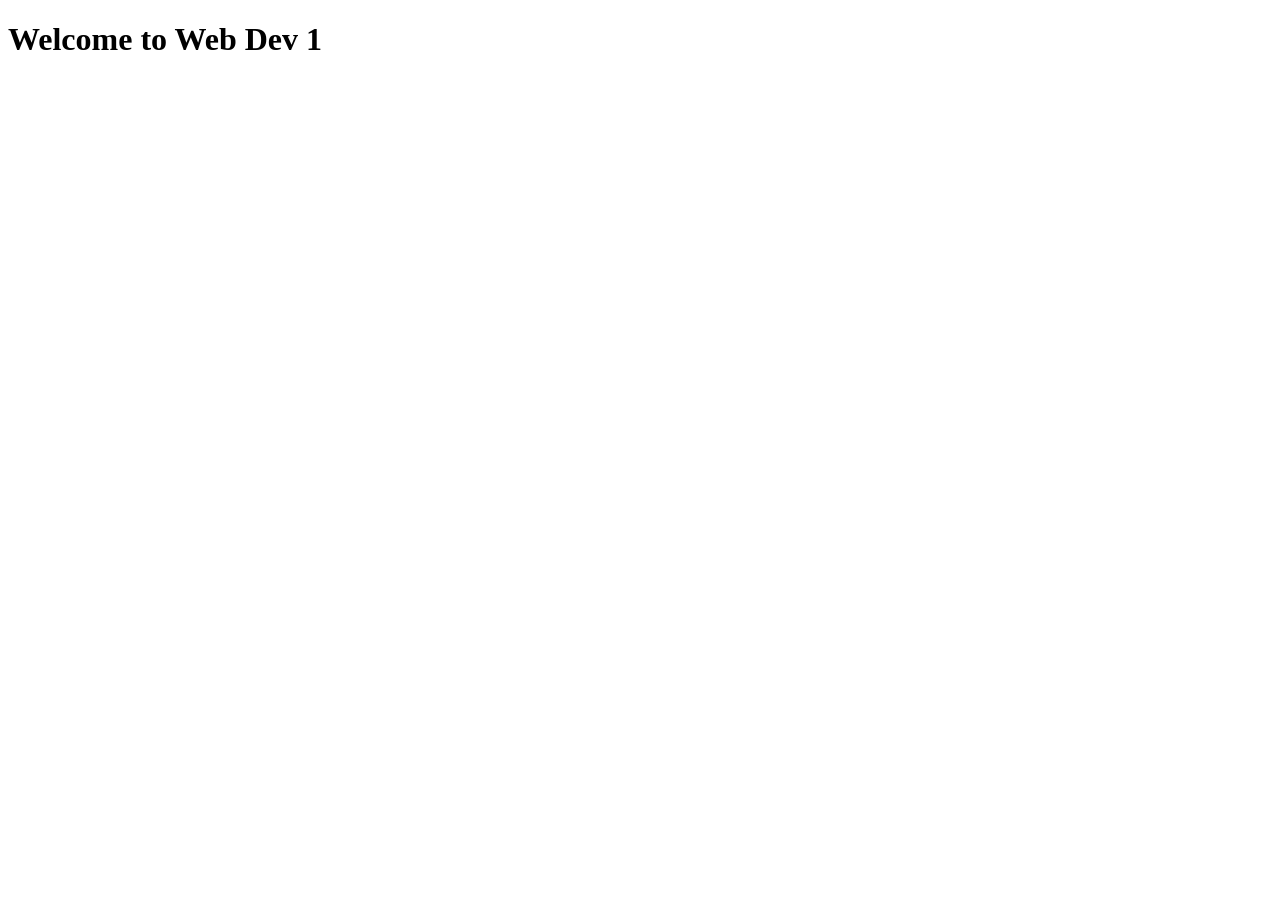
==== index.html @ 5a3f7ed3 "index.html" ====
<!DOCTYPE html>
<html lang="en">
<head>
    <meta charset="UTF-8">
    <meta name="viewport" content="width=device-width, initial-scale=1.0">
    <title>Document</title>
</head>
<body>
    <h1> Welcome to Web Dev 1 </h1>
</body>
</html>
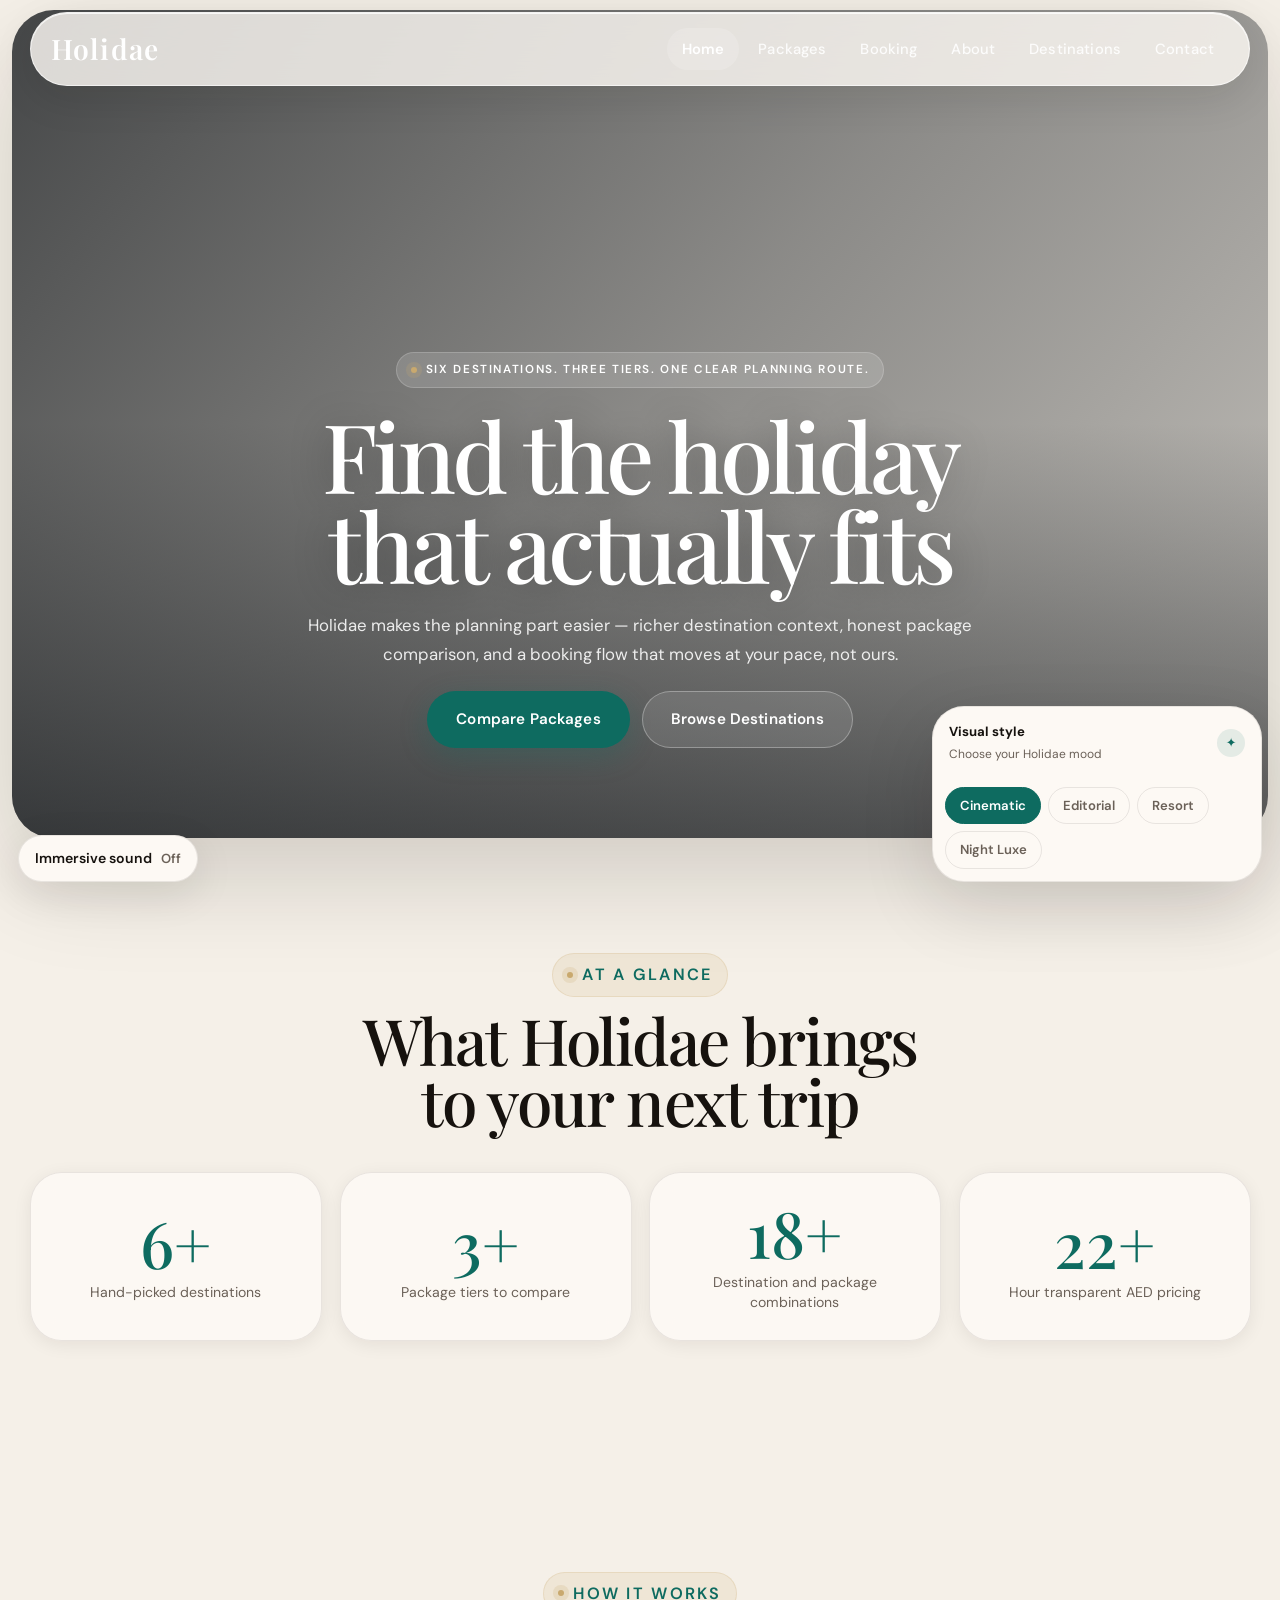
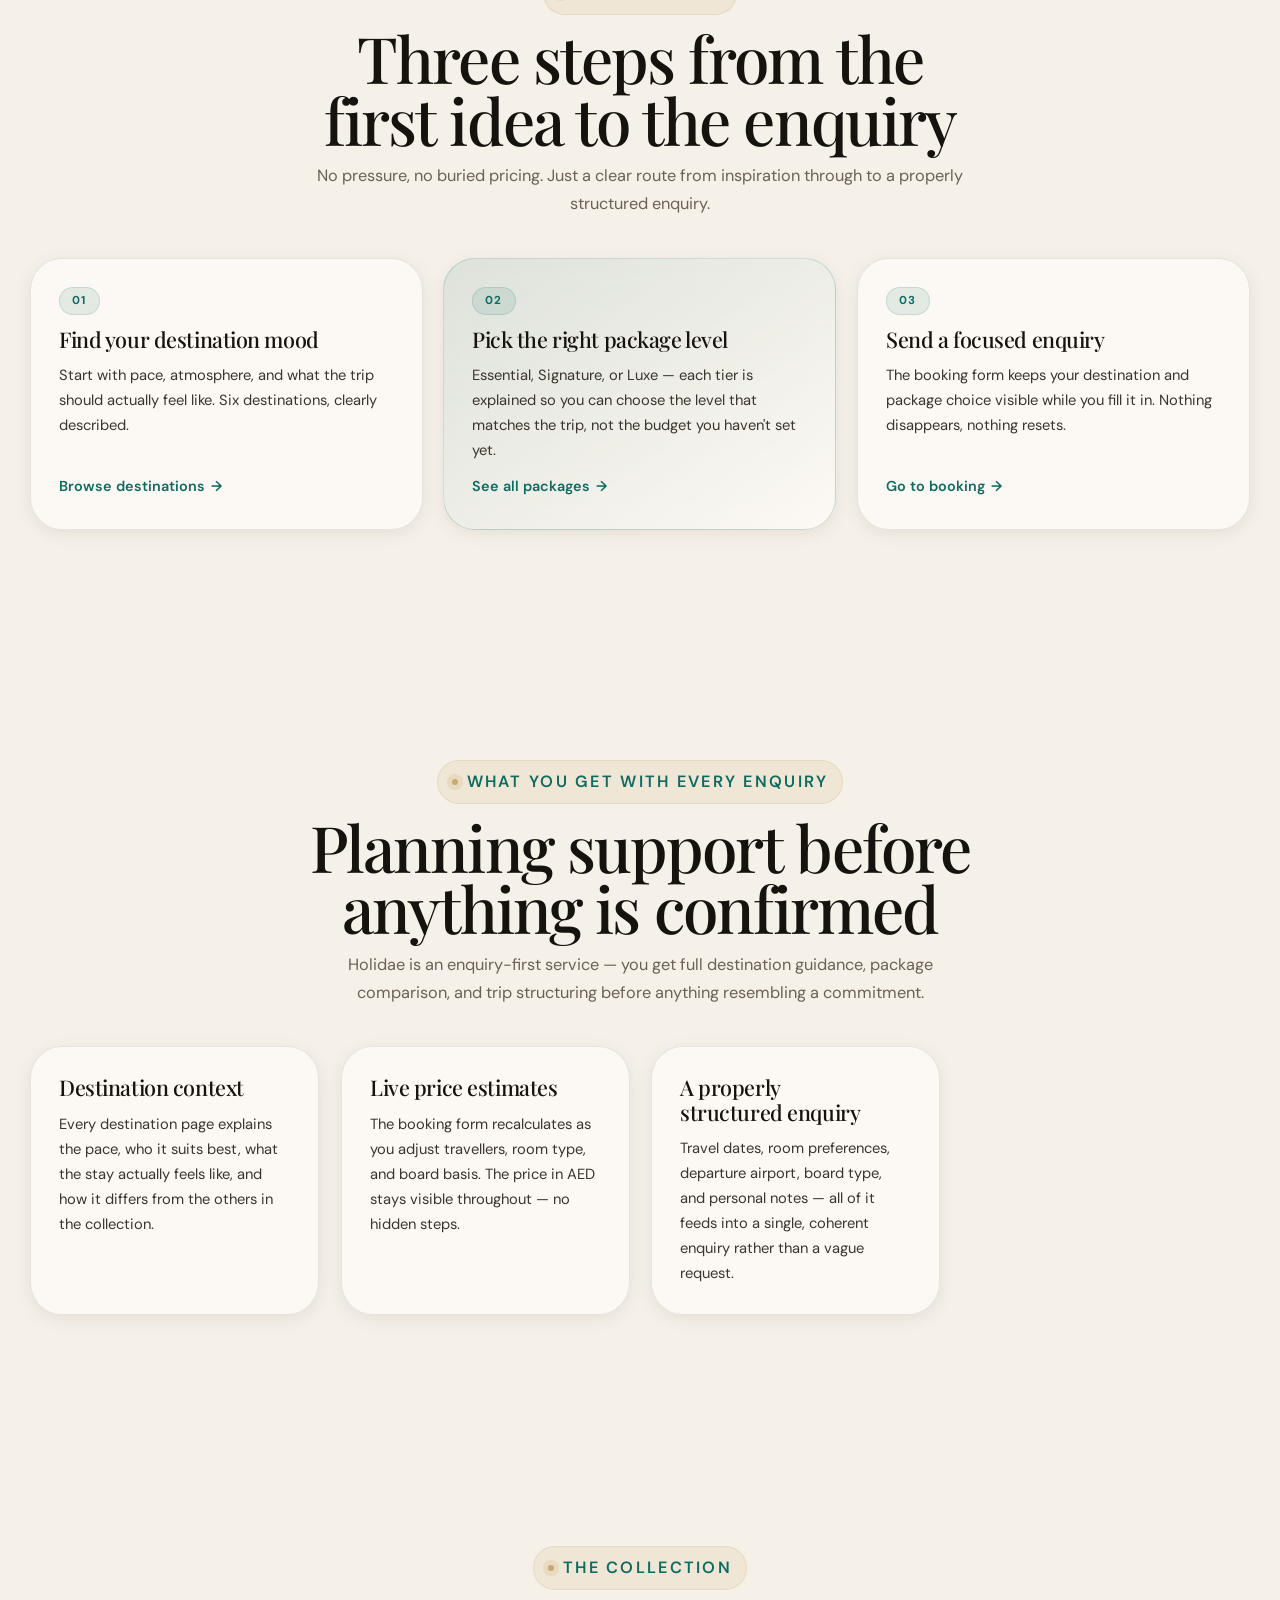
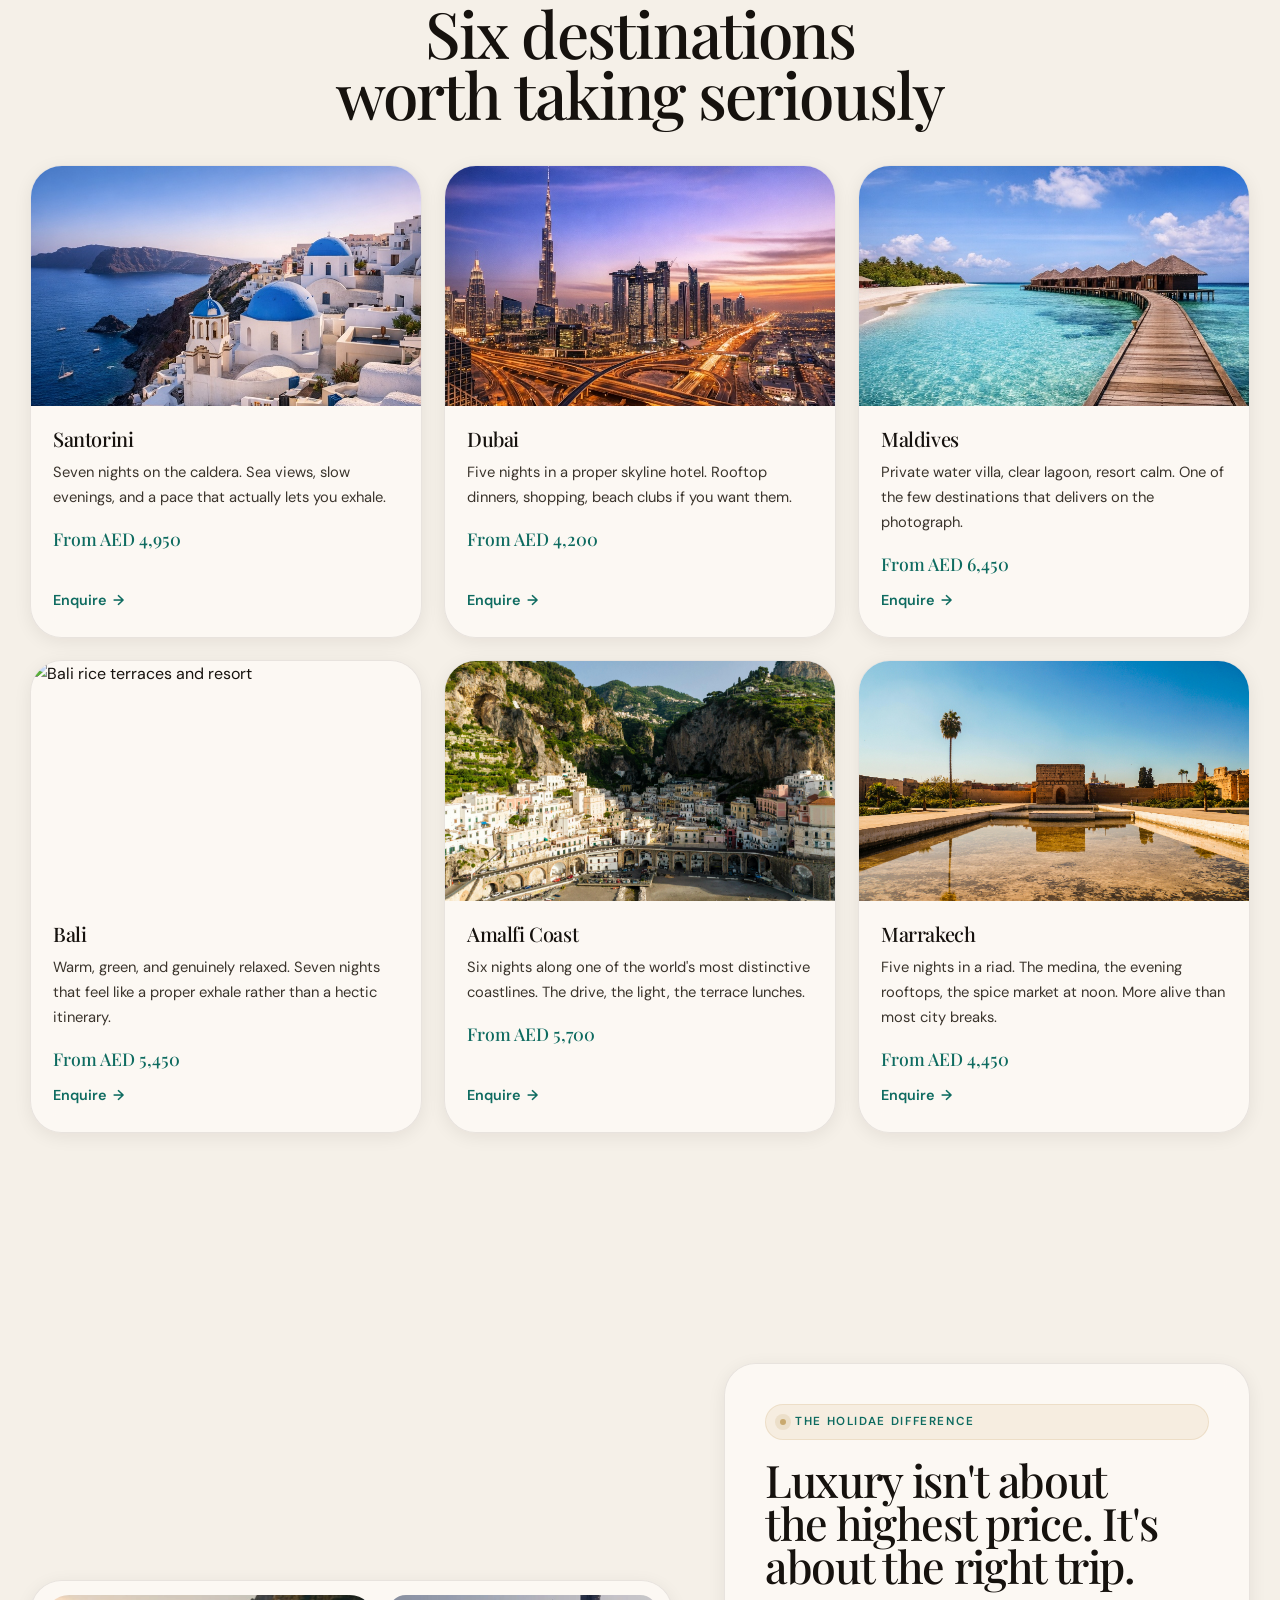
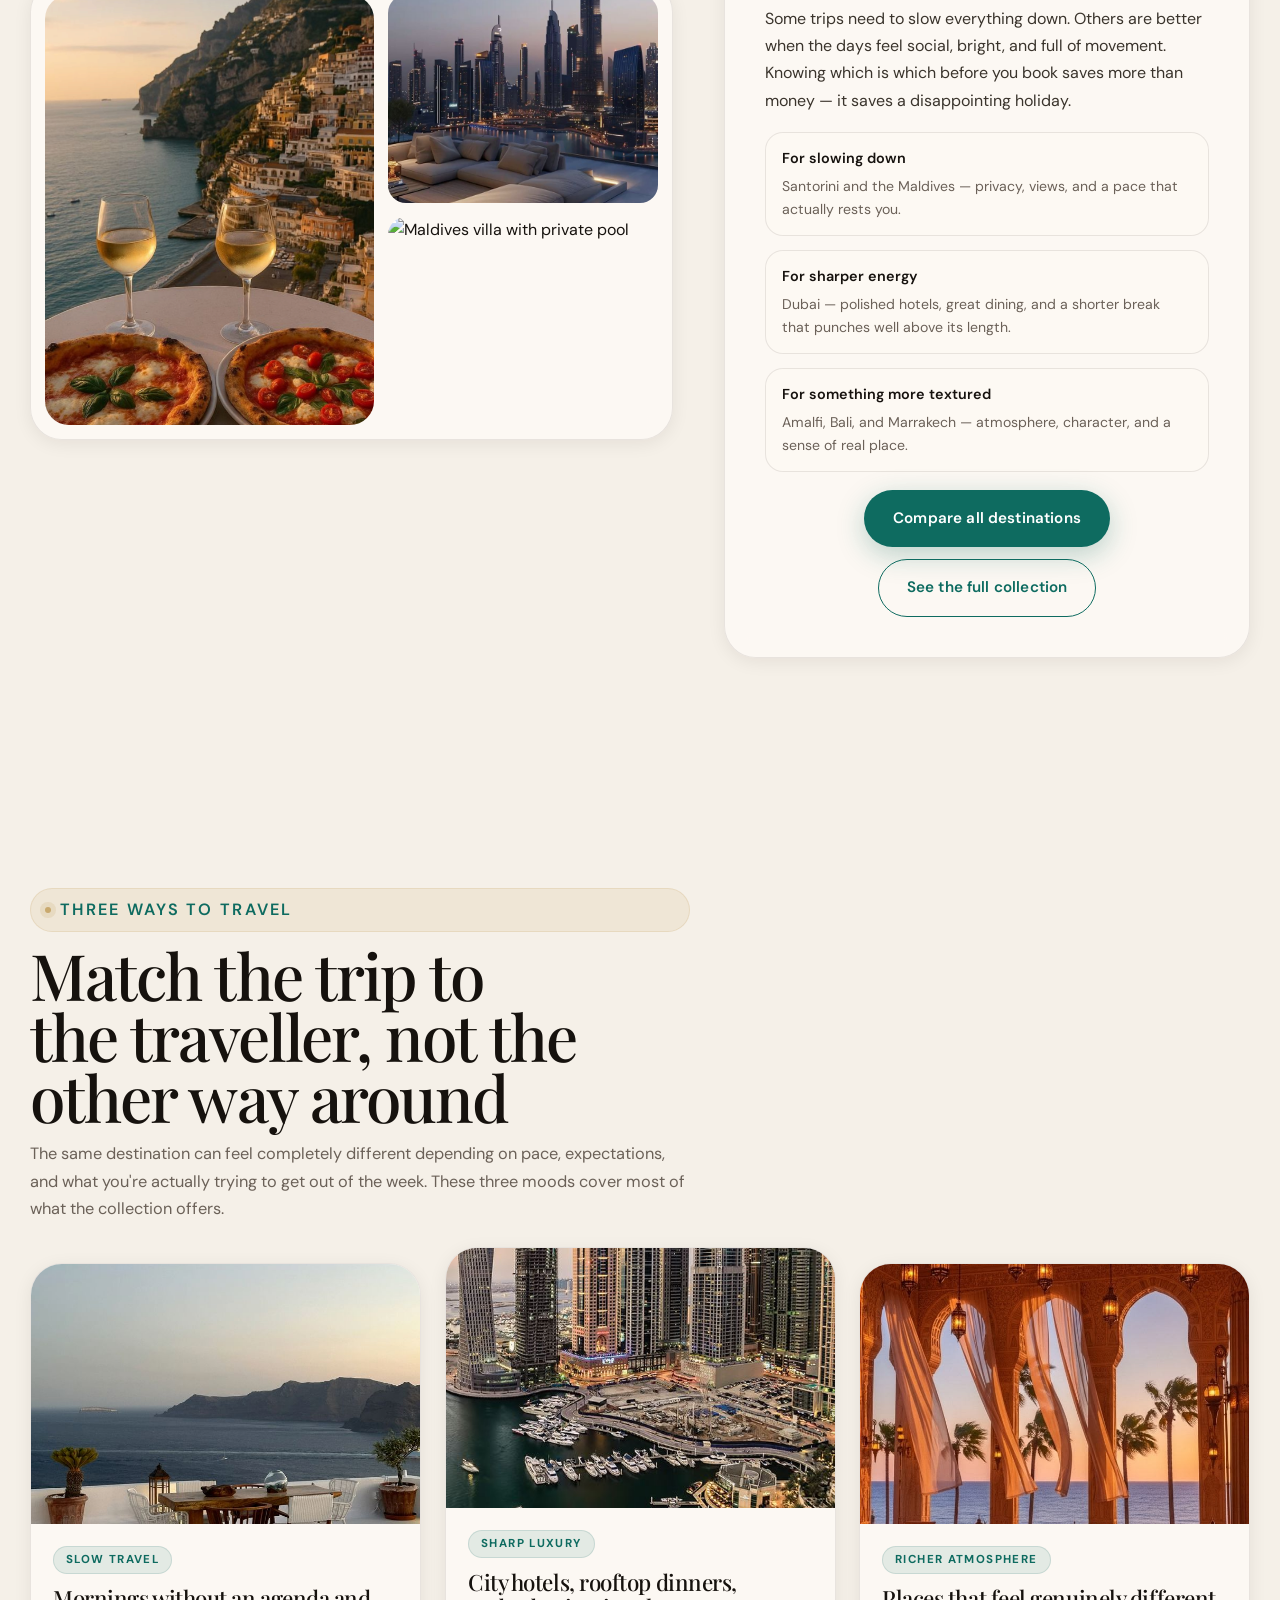
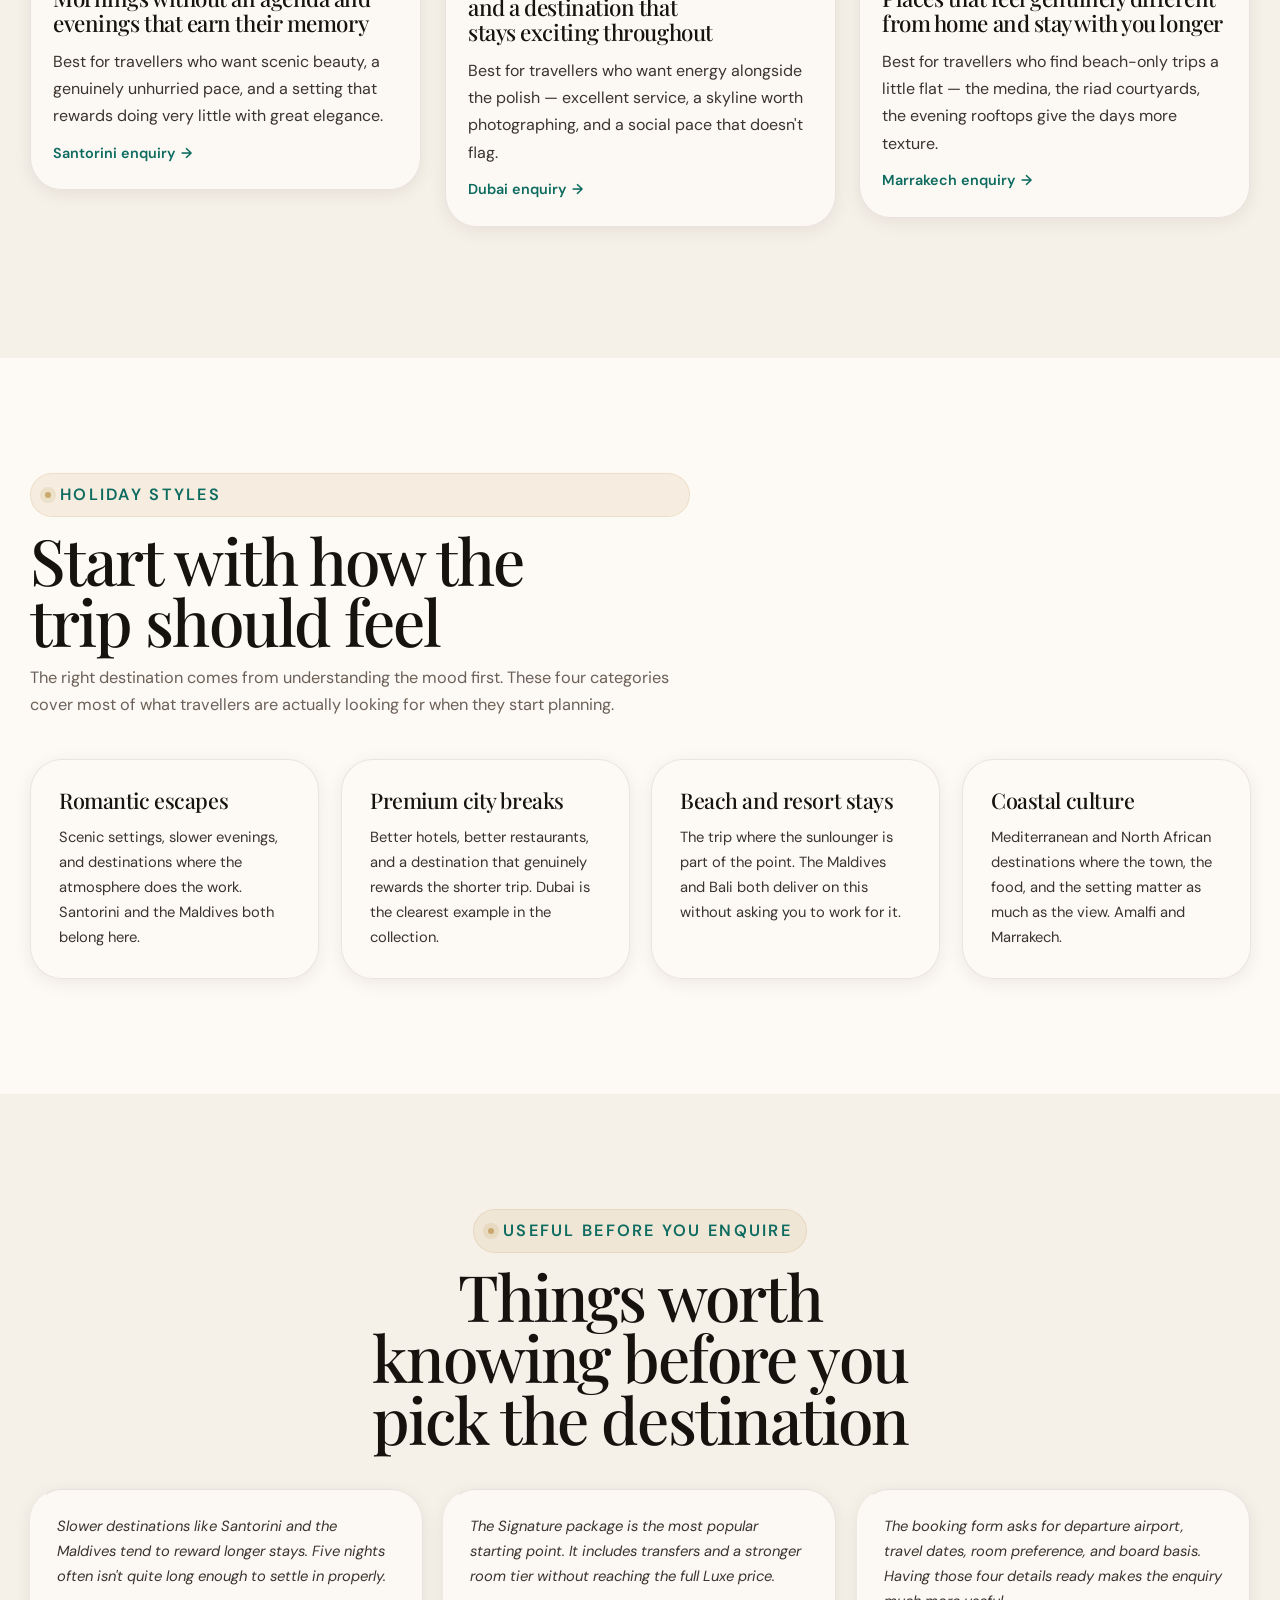
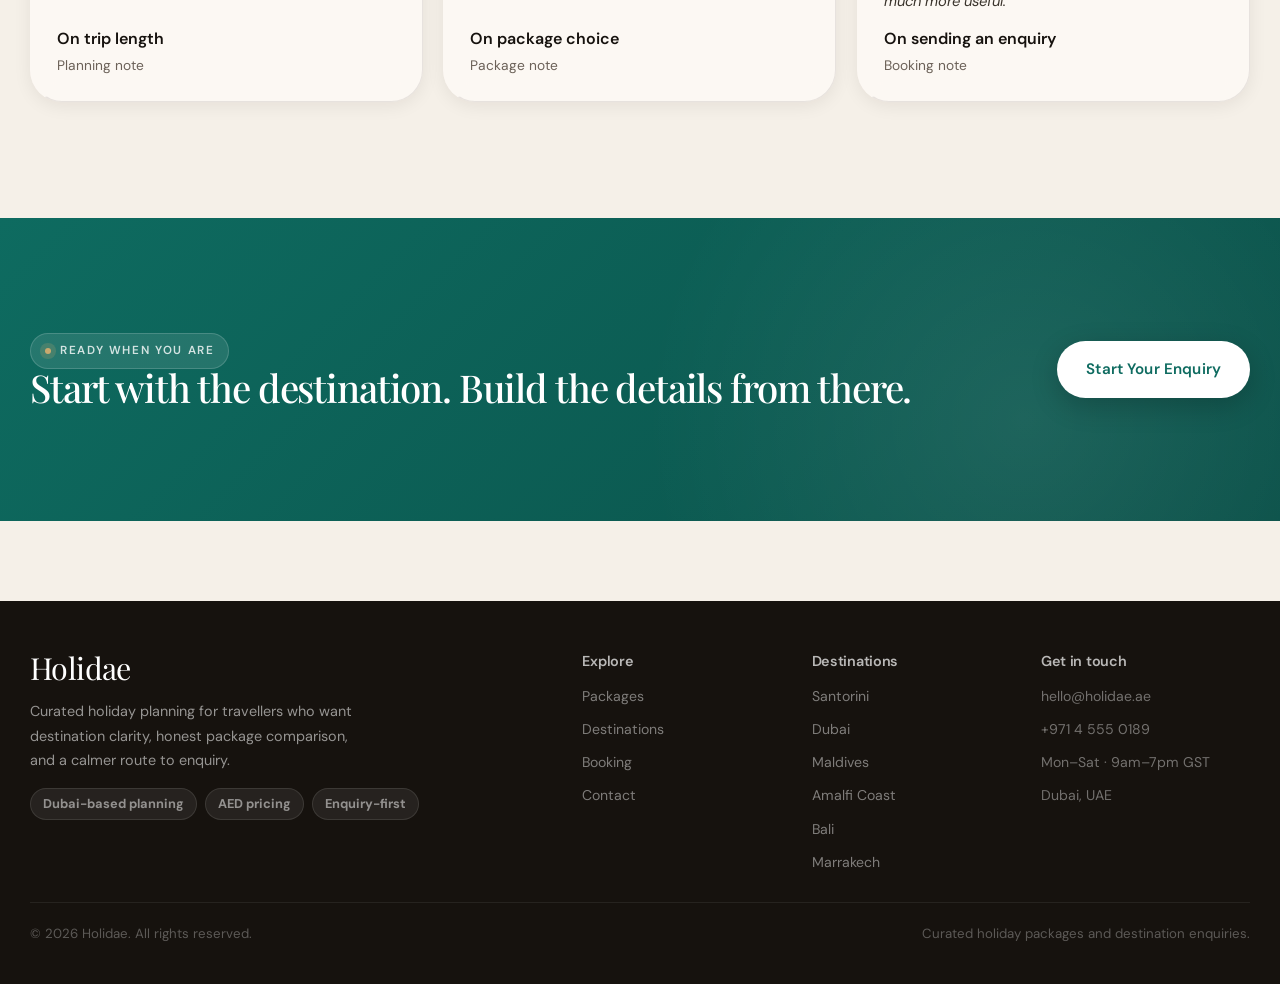
==== commit 6d0913f8: "Website Live Test" ====
--- a/index.html
+++ b/index.html
@@ -1,11 +1,400 @@
 <!DOCTYPE html>
 <html lang="en">
 <head>
-    <meta charset="UTF-8">
-    <meta name="viewport" content="width=device-width, initial-scale=1.0">
-    <title>Document</title>
+<meta charset="utf-8"/>
+<meta name="viewport" content="width=device-width, initial-scale=1.0"/>
+<title>Holidae — Curated Holiday Planning</title>
+
+<link rel="stylesheet" href="css/style.css"/>
+<link rel="stylesheet" href="css/mobile.css"/>
 </head>
-<body>
-    <h1> Welcome to Web Dev 1 </h1>
+
+<!-- The body classes and data-page value help the CSS and JavaScript apply page-specific styling and behaviour. -->
+<body class="holidae-redesign" data-page="index">
+
+<!-- Header stays above the video hero, so the navigation is visible without taking attention away from the landing section. -->
+<header class="site-header site-header-overlay">
+  <div class="container header-wrap">
+    <a class="logo logo-light" href="index.html">Holidae</a>
+
+    <!-- Mobile menu button. The aria attributes make it clearer for screen readers when the navigation opens or closes. -->
+    <button class="nav-toggle nav-toggle-light" type="button" aria-controls="site-nav" aria-expanded="false" aria-label="Open navigation">
+      <span></span><span></span><span></span>
+    </button>
+
+    <nav class="site-nav" id="site-nav">
+      <ul class="nav-list nav-list-light">
+        <li><a href="index.html" class="active">Home</a></li>
+        <li><a href="pages/package.html">Packages</a></li>
+        <li><a href="pages/booking.html">Booking</a></li>
+        <li><a href="pages/about.html">About</a></li>
+        <li><a href="pages/destinations.html">Destinations</a></li>
+        <li><a href="pages/contact.html">Contact</a></li>
+      </ul>
+    </nav>
+  </div>
+</header>
+
+<main>
+
+  <!-- Hero section: this is the first impression, so it uses video, overlay text, and two clear actions instead of a plain banner. -->
+  <section class="video-hero reveal">
+    <video class="hero-video" autoplay muted loop playsinline>
+      <source src="videos/Video 6.mp4" type="video/mp4"/>
+    </video>
+    <div class="hero-overlay"></div>
+    <div class="container video-hero-content">
+      <p class="eyebrow eyebrow-light">Six destinations. Three tiers. One clear planning route.</p>
+      <h1>Find the holiday that actually fits</h1>
+      <p>Holidae makes the planning part easier — richer destination context, honest package comparison, and a booking flow that moves at your pace, not ours.</p>
+      <div class="hero-buttons">
+        <a class="btn" href="pages/package.html#package-levels">Compare Packages</a>
+        <a class="btn btn-ghost" href="pages/destinations.html">Browse Destinations</a>
+      </div>
+    </div>
+  </section>
+
+  <!-- Stats section: the data-target values are used by JavaScript to animate the counters from 0 to their final numbers. -->
+  <section class="stats-section section-padding reveal">
+    <div class="container">
+      <div class="section-heading section-heading-center">
+        <p class="eyebrow">At a glance</p>
+        <h2>What Holidae brings to your next trip</h2>
+      </div>
+      <div class="stats-grid">
+        <div class="mini-card stat-card interactive-card">
+          <strong class="counter" data-target="6">0</strong>
+          <span>Hand-picked destinations</span>
+        </div>
+        <div class="mini-card stat-card interactive-card">
+          <strong class="counter" data-target="3">0</strong>
+          <span>Package tiers to compare</span>
+        </div>
+        <div class="mini-card stat-card interactive-card">
+          <strong class="counter" data-target="18">0</strong>
+          <span>Destination and package combinations</span>
+        </div>
+        <div class="mini-card stat-card interactive-card">
+          <strong class="counter" data-target="24">0</strong>
+          <span>Hour transparent AED pricing</span>
+        </div>
+      </div>
+    </div>
+  </section>
+
+  <!-- How it works: this gives the user a simple route through the site instead of making them guess where to go next. -->
+  <section class="section-padding reveal" id="holidae-route">
+    <div class="container">
+      <div class="section-heading section-heading-center">
+        <p class="eyebrow">How it works</p>
+        <h2>Three steps from the first idea to the enquiry</h2>
+        <p>No pressure, no buried pricing. Just a clear route from inspiration through to a properly structured enquiry.</p>
+      </div>
+      <div class="holidae-path-grid">
+        <article class="route-card interactive-card">
+          <span class="route-step">01</span>
+          <h3>Find your destination mood</h3>
+          <p>Start with pace, atmosphere, and what the trip should actually feel like. Six destinations, clearly described.</p>
+          <a class="text-link" href="pages/destinations.html">Browse destinations</a>
+        </article>
+        <article class="route-card interactive-card route-card-featured">
+          <span class="route-step">02</span>
+          <h3>Pick the right package level</h3>
+          <p>Essential, Signature, or Luxe — each tier is explained so you can choose the level that matches the trip, not the budget you haven't set yet.</p>
+          <a class="text-link" href="pages/package.html#package-levels">See all packages</a>
+        </article>
+        <article class="route-card interactive-card">
+          <span class="route-step">03</span>
+          <h3>Send a focused enquiry</h3>
+          <p>The booking form keeps your destination and package choice visible while you fill it in. Nothing disappears, nothing resets.</p>
+          <a class="text-link" href="pages/booking.html#booking-form-section">Go to booking</a>
+        </article>
+      </div>
+    </div>
+  </section>
+
+  <!-- This section explains the service value before showing more destinations, so the homepage feels less like a random list of trips. -->
+  <section class="section-padding reveal">
+    <div class="container">
+      <div class="section-heading section-heading-center">
+        <p class="eyebrow">What you get with every enquiry</p>
+        <h2>Planning support before anything is confirmed</h2>
+        <p>Holidae is an enquiry-first service — you get full destination guidance, package comparison, and trip structuring before anything resembling a commitment.</p>
+      </div>
+      <div class="card-grid">
+        <article class="info-card interactive-card">
+          <h3>Destination context</h3>
+          <p>Every destination page explains the pace, who it suits best, what the stay actually feels like, and how it differs from the others in the collection.</p>
+        </article>
+        <article class="info-card interactive-card">
+          <h3>Live price estimates</h3>
+          <p>The booking form recalculates as you adjust travellers, room type, and board basis. The price in AED stays visible throughout — no hidden steps.</p>
+        </article>
+        <article class="info-card interactive-card">
+          <h3>A properly structured enquiry</h3>
+          <p>Travel dates, room preferences, departure airport, board type, and personal notes — all of it feeds into a single, coherent enquiry rather than a vague request.</p>
+        </article>
+      </div>
+    </div>
+  </section>
+
+  <!-- Featured destinations: each card follows the same pattern, which keeps the page consistent and makes the destinations easy to compare. -->
+  <section class="featured-deals section-padding reveal">
+    <div class="container">
+      <div class="section-heading section-heading-center">
+        <p class="eyebrow">The collection</p>
+        <h2>Six destinations worth taking seriously</h2>
+      </div>
+      <div class="card-grid">
+        <article class="deal-card interactive-card">
+          <img src="images/santorini.jpg" alt="Santorini caldera view at sunset"/>
+          <div class="card-content">
+            <h3>Santorini</h3>
+            <p>Seven nights on the caldera. Sea views, slow evenings, and a pace that actually lets you exhale.</p>
+            <p class="price">From AED 4,950</p>
+            <a class="text-link" href="pages/booking.html?destination=Santorini&package=Signature#booking-form-section">Enquire</a>
+          </div>
+        </article>
+        <article class="deal-card interactive-card">
+          <img src="images/dubai.jpg" alt="Dubai skyline and waterfront"/>
+          <div class="card-content">
+            <h3>Dubai</h3>
+            <p>Five nights in a proper skyline hotel. Rooftop dinners, shopping, beach clubs if you want them.</p>
+            <p class="price">From AED 4,200</p>
+            <a class="text-link" href="pages/booking.html?destination=Dubai&package=Signature#booking-form-section">Enquire</a>
+          </div>
+        </article>
+        <article class="deal-card interactive-card">
+          <img src="images/maldives.jpg" alt="Maldives overwater villa"/>
+          <div class="card-content">
+            <h3>Maldives</h3>
+            <p>Private water villa, clear lagoon, resort calm. One of the few destinations that delivers on the photograph.</p>
+            <p class="price">From AED 6,450</p>
+            <a class="text-link" href="pages/booking.html?destination=Maldives&package=Luxe#booking-form-section">Enquire</a>
+          </div>
+        </article>
+        <article class="deal-card interactive-card">
+          <img src="images/bali.jpg" alt="Bali rice terraces and resort"/>
+          <div class="card-content">
+            <h3>Bali</h3>
+            <p>Warm, green, and genuinely relaxed. Seven nights that feel like a proper exhale rather than a hectic itinerary.</p>
+            <p class="price">From AED 5,450</p>
+            <a class="text-link" href="pages/booking.html?destination=Bali&package=Signature#booking-form-section">Enquire</a>
+          </div>
+        </article>
+        <article class="deal-card interactive-card">
+          <img src="images/amalfi.jpg" alt="Amalfi Coast cliffside town"/>
+          <div class="card-content">
+            <h3>Amalfi Coast</h3>
+            <p>Six nights along one of the world's most distinctive coastlines. The drive, the light, the terrace lunches.</p>
+            <p class="price">From AED 5,700</p>
+            <a class="text-link" href="pages/booking.html?destination=Amalfi%20Coast&package=Signature#booking-form-section">Enquire</a>
+          </div>
+        </article>
+        <article class="deal-card interactive-card">
+          <img src="images/marrakech.jpg" alt="Marrakech medina and riad"/>
+          <div class="card-content">
+            <h3>Marrakech</h3>
+            <p>Five nights in a riad. The medina, the evening rooftops, the spice market at noon. More alive than most city breaks.</p>
+            <p class="price">From AED 4,450</p>
+            <a class="text-link" href="pages/booking.html?destination=Marrakech&package=Essential#booking-form-section">Enquire</a>
+          </div>
+        </article>
+      </div>
+    </div>
+  </section>
+
+  <!-- The booking links pass destination and package values through the URL, so the booking page can pre-fill the enquiry details. -->
+
+  <!-- Collection spotlight: this breaks up the card-heavy layout with a more editorial section and stronger imagery. -->
+  <section class="section-padding reveal collection-spotlight">
+    <div class="container split-grid spotlight-grid">
+      <div class="image-band-card interactive-card">
+        <div class="image-band-layout">
+          <img src="images/amalfi-seaside-dining.jpg" alt="Amalfi terrace dining with sea view" class="image-band-large"/>
+          <div class="image-band-stack">
+            <img src="images/dubai-skyline-terrace.jpg" alt="Dubai skyline terrace at dusk" class="image-band-small"/>
+            <img src="images/maldives-water-villa-pool.jpg" alt="Maldives villa with private pool" class="image-band-small"/>
+          </div>
+        </div>
+      </div>
+      <div class="editorial-panel collection-copy">
+        <p class="eyebrow">The Holidae difference</p>
+        <h2>Luxury isn't about the highest price. It's about the right trip.</h2>
+        <p>Some trips need to slow everything down. Others are better when the days feel social, bright, and full of movement. Knowing which is which before you book saves more than money — it saves a disappointing holiday.</p>
+        <div class="insight-band">
+          <div><strong>For slowing down</strong><span>Santorini and the Maldives — privacy, views, and a pace that actually rests you.</span></div>
+          <div><strong>For sharper energy</strong><span>Dubai — polished hotels, great dining, and a shorter break that punches well above its length.</span></div>
+          <div><strong>For something more textured</strong><span>Amalfi, Bali, and Marrakech — atmosphere, character, and a sense of real place.</span></div>
+        </div>
+        <div class="hero-buttons">
+          <a class="btn" href="pages/destinations.html">Compare all destinations</a>
+          <a class="btn btn-secondary" href="pages/package.html#package-collection">See the full collection</a>
+        </div>
+      </div>
+    </div>
+  </section>
+
+  <!-- Signature journeys groups the offers by travel mood, which is more useful than only listing destinations by name. -->
+  <section class="section-padding reveal signature-journeys-section">
+    <div class="container">
+      <div class="section-heading section-heading-left">
+        <p class="eyebrow">Three ways to travel</p>
+        <h2>Match the trip to the traveller, not the other way around</h2>
+        <p>The same destination can feel completely different depending on pace, expectations, and what you're actually trying to get out of the week. These three moods cover most of what the collection offers.</p>
+      </div>
+      <div class="signature-journeys-grid">
+        <article class="journey-card interactive-card">
+          <img src="images/santorini-terrace-view.jpg" alt="Santorini terrace overlooking the caldera at golden hour"/>
+          <div class="journey-card-body">
+            <span class="journey-card-kicker">Slow travel</span>
+            <h3>Mornings without an agenda and evenings that earn their memory</h3>
+            <p>Best for travellers who want scenic beauty, a genuinely unhurried pace, and a setting that rewards doing very little with great elegance.</p>
+            <a class="text-link" href="pages/booking.html?destination=Santorini&package=Signature#booking-form-section">Santorini enquiry</a>
+          </div>
+        </article>
+        <article class="journey-card interactive-card journey-card-featured">
+          <img src="images/dubai-marina-towers.jpg" alt="Dubai Marina at twilight with reflected towers"/>
+          <div class="journey-card-body">
+            <span class="journey-card-kicker">Sharp luxury</span>
+            <h3>City hotels, rooftop dinners, and a destination that stays exciting throughout</h3>
+            <p>Best for travellers who want energy alongside the polish — excellent service, a skyline worth photographing, and a social pace that doesn't flag.</p>
+            <a class="text-link" href="pages/booking.html?destination=Dubai&package=Luxe#booking-form-section">Dubai enquiry</a>
+          </div>
+        </article>
+        <article class="journey-card interactive-card">
+          <img src="images/marrakech-palace-arches.jpg" alt="Marrakech riad courtyard with ornamental arches"/>
+          <div class="journey-card-body">
+            <span class="journey-card-kicker">Richer atmosphere</span>
+            <h3>Places that feel genuinely different from home and stay with you longer</h3>
+            <p>Best for travellers who find beach-only trips a little flat — the medina, the riad courtyards, the evening rooftops give the days more texture.</p>
+            <a class="text-link" href="pages/booking.html?destination=Marrakech&package=Essential#booking-form-section">Marrakech enquiry</a>
+          </div>
+        </article>
+      </div>
+    </div>
+  </section>
+
+  <!-- Travel styles help users start from the kind of holiday they want, even if they have not chosen a destination yet. -->
+  <section class="section-padding reveal alt-bg">
+    <div class="container">
+      <div class="section-heading section-heading-left">
+        <p class="eyebrow">Holiday styles</p>
+        <h2>Start with how the trip should feel</h2>
+        <p>The right destination comes from understanding the mood first. These four categories cover most of what travellers are actually looking for when they start planning.</p>
+      </div>
+      <div class="card-grid travel-style-grid">
+        <article class="info-card interactive-card">
+          <h3>Romantic escapes</h3>
+          <p>Scenic settings, slower evenings, and destinations where the atmosphere does the work. Santorini and the Maldives both belong here.</p>
+        </article>
+        <article class="info-card interactive-card">
+          <h3>Premium city breaks</h3>
+          <p>Better hotels, better restaurants, and a destination that genuinely rewards the shorter trip. Dubai is the clearest example in the collection.</p>
+        </article>
+        <article class="info-card interactive-card">
+          <h3>Beach and resort stays</h3>
+          <p>The trip where the sunlounger is part of the point. The Maldives and Bali both deliver on this without asking you to work for it.</p>
+        </article>
+        <article class="info-card interactive-card">
+          <h3>Coastal culture</h3>
+          <p>Mediterranean and North African destinations where the town, the food, and the setting matter as much as the view. Amalfi and Marrakech.</p>
+        </article>
+      </div>
+    </div>
+  </section>
+
+  <!-- Planning notes answer common questions early, which makes the booking enquiry feel less uncertain for the user. -->
+  <section class="testimonials section-padding reveal">
+    <div class="container">
+      <div class="section-heading section-heading-center">
+        <p class="eyebrow">Useful before you enquire</p>
+        <h2>Things worth knowing before you pick the destination</h2>
+      </div>
+      <div class="review-grid">
+        <article class="review-card interactive-card">
+          <p>Slower destinations like Santorini and the Maldives tend to reward longer stays. Five nights often isn't quite long enough to settle in properly.</p>
+          <div class="review-meta">
+            <strong>On trip length</strong>
+            <span>Planning note</span>
+          </div>
+        </article>
+        <article class="review-card interactive-card">
+          <p>The Signature package is the most popular starting point. It includes transfers and a stronger room tier without reaching the full Luxe price.</p>
+          <div class="review-meta">
+            <strong>On package choice</strong>
+            <span>Package note</span>
+          </div>
+        </article>
+        <article class="review-card interactive-card">
+          <p>The booking form asks for departure airport, travel dates, room preference, and board basis. Having those four details ready makes the enquiry much more useful.</p>
+          <div class="review-meta">
+            <strong>On sending an enquiry</strong>
+            <span>Booking note</span>
+          </div>
+        </article>
+      </div>
+    </div>
+  </section>
+
+  <!-- Final call-to-action: after the user has seen the options, this gives them one obvious next step. -->
+  <section class="cta-banner section-padding reveal">
+    <div class="container cta-wrap">
+      <div>
+        <p class="eyebrow">Ready when you are</p>
+        <h2>Start with the destination. Build the details from there.</h2>
+      </div>
+      <a class="btn" href="pages/booking.html#booking-form-section">Start Your Enquiry</a>
+    </div>
+  </section>
+
+</main>
+
+<!-- Footer keeps the main links, destination shortcuts, and contact details available after the user reaches the end of the page. -->
+<footer class="site-footer">
+  <div class="container footer-shell">
+    <div class="footer-brand">
+      <a class="footer-logo" href="index.html">Holidae</a>
+      <p>Curated holiday planning for travellers who want destination clarity, honest package comparison, and a calmer route to enquiry.</p>
+      <div class="footer-micro">
+        <span>Dubai-based planning</span>
+        <span>AED pricing</span>
+        <span>Enquiry-first</span>
+      </div>
+    </div>
+    <div class="footer-grid">
+      <div class="footer-links">
+        <h3>Explore</h3>
+        <a href="pages/package.html">Packages</a>
+        <a href="pages/destinations.html">Destinations</a>
+        <a href="pages/booking.html">Booking</a>
+        <a href="pages/contact.html">Contact</a>
+      </div>
+      <div class="footer-links">
+        <h3>Destinations</h3>
+        <a href="pages/booking.html?destination=Santorini&package=Signature#booking-form-section">Santorini</a>
+        <a href="pages/booking.html?destination=Dubai&package=Luxe#booking-form-section">Dubai</a>
+        <a href="pages/booking.html?destination=Maldives&package=Luxe#booking-form-section">Maldives</a>
+        <a href="pages/booking.html?destination=Amalfi%20Coast&package=Signature#booking-form-section">Amalfi Coast</a>
+        <a href="pages/booking.html?destination=Bali&package=Signature#booking-form-section">Bali</a>
+        <a href="pages/booking.html?destination=Marrakech&package=Essential#booking-form-section">Marrakech</a>
+      </div>
+      <div class="footer-links">
+        <h3>Get in touch</h3>
+        <span>hello@holidae.ae</span>
+        <span>+971 4 555 0189</span>
+        <span>Mon–Sat · 9am–7pm GST</span>
+        <span>Dubai, UAE</span>
+      </div>
+    </div>
+  </div>
+  <div class="container footer-base">
+    <p>© 2026 Holidae. All rights reserved.</p>
+    <p>Curated holiday packages and destination enquiries.</p>
+  </div>
+</footer>
+
+<!-- JavaScript loads after the HTML so the page content renders first, then the interactive behaviour kicks in. -->
+<script src="js/script.js"></script>
 </body>
-</html>+</html>
--- a/css/style.css
+++ b/css/style.css
@@ -0,0 +1,5289 @@
+@import url('https://fonts.googleapis.com/css2?family=Playfair+Display:ital,wght@0,400;0,500;0,600;0,700;1,400;1,500&family=DM+Sans:ital,opsz,wght@0,9..40,300;0,9..40,400;0,9..40,500;0,9..40,600;1,9..40,300&display=swap');
+
+/* ═══════════════════════════════════════════
+   BASE STYLES — all screen sizes
+═══════════════════════════════════════════ */
+
+/* ═══════════════════════════════════════════
+   BASE STYLES
+═══════════════════════════════════════════ */
+/* Main design values used across the site. */
+:root {
+  --sand: #f5f0e8;
+  --sand-light: #faf8f3;
+  --ink: #16120e;
+  --ink-mid: #3a342c;
+  --ink-soft: #6b6158;
+  --teal: #0e6b60;
+  --teal-dark: #0a5149;
+  --teal-light: rgba(14, 107, 96, 0.1);
+  --gold: #c9a96e;
+  --gold-light: rgba(201, 169, 110, 0.14);
+  --cream: #fdf9f4;
+  --white: #ffffff;
+  --border: rgba(22, 18, 14, 0.09);
+  --border-soft: rgba(22, 18, 14, 0.05);
+  --r-xs: 12px;
+  --r-sm: 18px;
+  --r-md: 24px;
+  --r-lg: 32px;
+  --r-xl: 42px;
+  --r-full: 999px;
+  --sh-sm: 0 4px 18px rgba(22, 18, 14, 0.07);
+  --sh-md: 0 12px 40px rgba(22, 18, 14, 0.1);
+  --sh-lg: 0 24px 72px rgba(22, 18, 14, 0.13);
+  --sh-xl: 0 40px 100px rgba(22, 18, 14, 0.16);
+  --font-display: 'Playfair Display', Georgia, serif;
+  --font-body: 'DM Sans', system-ui, sans-serif;
+  --max-w: 1220px;
+  --ease-expo: cubic-bezier(0.16, 1, 0.3, 1);
+  --ease-back: cubic-bezier(0.34, 1.56, 0.64, 1);
+}
+
+/* These theme blocks are switched by the visual style buttons in JavaScript. */
+html[data-holidae-style="night"] {
+  --sand: #0e0c0a;
+  --sand-light: #141210;
+  --ink: #f0ece4;
+  --ink-mid: #c8c0b4;
+  --ink-soft: #8a8278;
+  --border: rgba(240, 236, 228, 0.08);
+  --border-soft: rgba(240, 236, 228, 0.04);
+  --cream: #111008;
+  --teal: #3ecfbf;
+  --teal-dark: #2bb8a8;
+  --teal-light: rgba(62, 207, 191, 0.1);
+  --gold: #d4b07a;
+  --gold-light: rgba(212, 176, 122, 0.12);
+}
+
+html[data-holidae-style="editorial"] {
+  --sand: #f7f2ea;
+  --teal: #8b5e3c;
+  --teal-dark: #6f4a2e;
+  --teal-light: rgba(139, 94, 60, 0.1);
+  --gold: #c17f3a;
+}
+
+html[data-holidae-style="resort"] {
+  --sand: #f0f7f8;
+  --teal: #1a7a8a;
+  --teal-dark: #156070;
+  --teal-light: rgba(26, 122, 138, 0.1);
+  --gold: #5c9e8f;
+}
+
+/* Basic reset so spacing and sizing stay predictable. */
+*,
+*::before,
+*::after {
+  box-sizing: border-box;
+  margin: 0;
+  padding: 0;
+}
+
+html {
+  scroll-behavior: smooth;
+  -webkit-font-smoothing: antialiased;
+}
+
+body {
+  font-family: var(--font-body);
+  background: var(--sand);
+  color: var(--ink);
+  line-height: 1.65;
+  font-size: 16px;
+  overflow-x: hidden;
+}
+
+img,
+video {
+  display: block;
+  width: 100%;
+  max-width: 100%;
+}
+
+img {
+  height: auto;
+}
+
+a {
+  text-decoration: none;
+  color: inherit;
+}
+
+ul,
+ol {
+  padding: 0;
+}
+
+button {
+  cursor: pointer;
+  font: inherit;
+  border: none;
+  background: none;
+}
+
+::-webkit-scrollbar {
+  width: 8px;
+}
+
+::-webkit-scrollbar-track {
+  background: var(--sand-light);
+}
+
+::-webkit-scrollbar-thumb {
+  background: rgba(14, 107, 96, 0.3);
+  border-radius: 99px;
+}
+
+:where(a, button, input, select, textarea):focus-visible {
+  outline: 3px solid rgba(201, 169, 110, 0.88);
+  outline-offset: 4px;
+}
+
+/* Display font is used only where the brand needs to feel more premium. */
+h1,
+h2,
+h3,
+h4,
+.logo,
+.footer-logo {
+  font-family: var(--font-display);
+  line-height: 1.08;
+  letter-spacing: -0.02em;
+  color: var(--ink);
+}
+
+h1,
+h2,
+h3 {
+  font-weight: 500;
+}
+
+p {
+  color: var(--ink-mid);
+  line-height: 1.7;
+}
+
+strong {
+  font-weight: 600;
+  color: var(--ink);
+}
+
+.container {
+  width: min(100% - 32px, var(--max-w));
+  margin: 0 auto;
+}
+
+.section-padding {
+  padding: clamp(72px, 9vw, 120px) 0;
+}
+
+.alt-bg {
+  background: var(--cream);
+}
+
+/* Filled by JavaScript as the user scrolls down the page. */
+.page-progress {
+  position: fixed;
+  top: 0;
+  left: 0;
+  width: 0;
+  height: 3px;
+  background: linear-gradient(90deg, var(--teal), var(--gold));
+  z-index: 9999;
+  border-radius: 0 99px 99px 0;
+  transition: width 0.05s linear;
+  box-shadow: 0 0 12px rgba(14, 107, 96, 0.4);
+}
+
+/* Header sits over the hero on landing pages. */
+.site-header {
+  position: sticky;
+  top: 0;
+  z-index: 1000;
+  transition: all 0.4s var(--ease-expo);
+}
+
+.site-header-overlay {
+  position: absolute;
+  width: 100%;
+  top: 0;
+  left: 0;
+  background: transparent;
+  border: none;
+  backdrop-filter: none;
+}
+
+.header-wrap {
+  display: flex;
+  align-items: center;
+  justify-content: space-between;
+  gap: 20px;
+  min-height: 74px;
+  padding: 10px 20px;
+  margin-top: 12px;
+  border-radius: var(--r-full);
+  background: rgba(253, 249, 244, 0.82);
+  border: 1px solid rgba(255, 255, 255, 0.6);
+  backdrop-filter: blur(20px) saturate(1.6);
+  box-shadow: var(--sh-md), 0 1px 0 rgba(255, 255, 255, 0.8) inset;
+  transition: all 0.4s var(--ease-expo);
+}
+
+.site-header.scrolled .header-wrap {
+  box-shadow: var(--sh-lg), 0 1px 0 rgba(255, 255, 255, 0.8) inset;
+}
+
+.logo {
+  font-size: clamp(1.6rem, 2.2vw, 2rem);
+  font-weight: 600;
+  color: var(--teal);
+  letter-spacing: 0.04em;
+}
+
+.logo-light,
+.site-header-overlay .logo-light {
+  color: var(--white);
+}
+
+.site-nav {
+  margin-left: auto;
+}
+
+.nav-list {
+  display: flex;
+  align-items: center;
+  justify-content: flex-end;
+  gap: 4px;
+  flex-wrap: wrap;
+  list-style: none;
+}
+
+.nav-list a {
+  display: inline-flex;
+  align-items: center;
+  padding: 9px 15px;
+  border-radius: var(--r-full);
+  font-weight: 500;
+  font-size: 0.92rem;
+  color: var(--ink-mid);
+  transition: color 0.25s ease, background 0.25s ease;
+  letter-spacing: 0.01em;
+}
+
+.nav-list a:hover,
+.nav-list a.active,
+.nav-list a[aria-current="page"] {
+  color: var(--teal);
+  background: var(--teal-light);
+}
+
+.nav-list a.active,
+.nav-list a[aria-current="page"] {
+  font-weight: 600;
+}
+
+.nav-list-light a {
+  color: rgba(255, 255, 255, 0.88);
+}
+
+.nav-list-light a:hover,
+.nav-list-light a.active,
+.nav-list-light a[aria-current="page"] {
+  color: #fff;
+  background: rgba(255, 255, 255, 0.16);
+}
+
+/* Hidden on desktop, turned into the mobile menu button later. */
+.nav-toggle {
+  display: none;
+  flex-direction: column;
+  gap: 5px;
+  padding: 10px;
+  border-radius: var(--r-xs);
+  width: 42px;
+  height: 42px;
+  justify-content: center;
+  align-items: center;
+}
+
+.nav-toggle span {
+  display: block;
+  width: 22px;
+  height: 2px;
+  background: var(--ink);
+  border-radius: 99px;
+  transition: all 0.3s var(--ease-expo);
+  transform-origin: center;
+}
+
+.nav-toggle-light span {
+  background: var(--white);
+}
+
+.nav-toggle.active span:nth-child(1) {
+  transform: translateY(7px) rotate(45deg);
+}
+
+.nav-toggle.active span:nth-child(2) {
+  opacity: 0;
+  transform: scaleX(0);
+}
+
+.nav-toggle.active span:nth-child(3) {
+  transform: translateY(-7px) rotate(-45deg);
+}
+
+/* Main hero section with the background video. */
+.video-hero {
+  position: relative;
+  width: min(calc(100% - 24px), 1400px);
+  min-height: clamp(46rem, 92vh, 60rem);
+  margin: 10px auto 0;
+  border-radius: var(--r-xl);
+  overflow: hidden;
+  display: grid;
+  box-shadow: var(--sh-xl);
+}
+
+.video-hero-small {
+  min-height: clamp(34rem, 70vh, 48rem);
+}
+
+.hero-video {
+  position: absolute;
+  inset: 0;
+  width: 100%;
+  height: 100%;
+  object-fit: cover;
+  transform: scale(1.05);
+  transition: transform 8s ease;
+}
+
+.video-hero:hover .hero-video {
+  transform: scale(1);
+}
+
+.hero-overlay {
+  position: absolute;
+  inset: 0;
+  background: linear-gradient(130deg, rgba(10, 14, 18, 0.75) 0%, rgba(10, 14, 18, 0.45) 50%, rgba(10, 14, 18, 0.2) 100%), linear-gradient(0deg, rgba(10, 14, 18, 0.6) 0%, transparent 50%);
+}
+
+.video-hero-content {
+  position: relative;
+  z-index: 2;
+  display: grid;
+  gap: 1.4rem;
+  justify-items: center;
+  text-align: center;
+  align-content: end;
+  max-width: 900px;
+  margin: 0 auto;
+  padding: clamp(6rem, 10vw, 10rem) clamp(1.5rem, 4vw, 3rem) clamp(4rem, 7vw, 7rem);
+  color: var(--white);
+}
+
+.video-hero-content h1 {
+  font-size: clamp(3rem, 7.5vw, 7rem);
+  line-height: 0.93;
+  letter-spacing: -0.04em;
+  color: var(--white);
+  max-width: 12ch;
+  text-wrap: balance;
+  text-shadow: 0 2px 40px rgba(0, 0, 0, 0.3);
+}
+
+.video-hero-content p:not(.eyebrow) {
+  color: rgba(255, 255, 255, 0.88);
+  max-width: 58ch;
+  font-size: 1.05rem;
+  line-height: 1.72;
+}
+
+.eyebrow {
+  display: inline-flex;
+  align-items: center;
+  gap: 9px;
+  padding: 7px 14px;
+  border-radius: var(--r-full);
+  font-size: 0.73rem;
+  font-weight: 600;
+  letter-spacing: 0.14em;
+  text-transform: uppercase;
+  background: rgba(255, 255, 255, 0.14);
+  border: 1px solid rgba(255, 255, 255, 0.18);
+  color: var(--white);
+}
+
+.eyebrow::before {
+  content: '';
+  width: 6px;
+  height: 6px;
+  border-radius: 50%;
+  background: var(--gold);
+  box-shadow: 0 0 0 5px rgba(201, 169, 110, 0.2);
+  flex-shrink: 0;
+}
+
+.eyebrow:not(.eyebrow-light) {
+  background: var(--gold-light);
+  border-color: rgba(201, 169, 110, 0.22);
+  color: var(--teal);
+}
+
+.hero-buttons {
+  display: flex;
+  flex-wrap: wrap;
+  gap: 12px;
+  justify-content: center;
+}
+
+/* Button styles are reused across the whole site. */
+.btn {
+  display: inline-flex;
+  align-items: center;
+  justify-content: center;
+  padding: 15px 28px;
+  min-height: 52px;
+  border-radius: var(--r-full);
+  background: var(--teal);
+  color: var(--white);
+  font-weight: 600;
+  font-size: 0.95rem;
+  letter-spacing: 0.01em;
+  border: 1.5px solid transparent;
+  box-shadow: 0 8px 28px rgba(14, 107, 96, 0.28);
+  transition: transform 0.3s var(--ease-back), box-shadow 0.3s ease, background 0.25s ease;
+  position: relative;
+  overflow: hidden;
+  white-space: nowrap;
+}
+
+.btn::after {
+  content: '';
+  position: absolute;
+  inset: 0;
+  background: linear-gradient(110deg, transparent 30%, rgba(255, 255, 255, 0.28) 50%, transparent 70%);
+  transform: translateX(-140%);
+  transition: transform 0.7s ease;
+}
+
+.btn:hover {
+  transform: translateY(-2px);
+  box-shadow: 0 14px 40px rgba(14, 107, 96, 0.34);
+  background: var(--teal-dark);
+}
+
+.btn:hover::after {
+  transform: translateX(140%);
+}
+
+.btn:active {
+  transform: translateY(0);
+}
+
+.btn-ghost {
+  background: rgba(255, 255, 255, 0.1);
+  border-color: rgba(255, 255, 255, 0.3);
+  color: var(--white);
+  box-shadow: none;
+}
+
+.btn-ghost:hover {
+  background: rgba(255, 255, 255, 0.2);
+  box-shadow: none;
+}
+
+.btn-secondary {
+  background: transparent;
+  border-color: var(--teal);
+  color: var(--teal);
+  box-shadow: none;
+}
+
+.btn-secondary:hover {
+  background: var(--teal-light);
+  transform: translateY(-2px);
+}
+
+.full-width {
+  width: 100%;
+}
+
+.text-link {
+  display: inline-flex;
+  align-items: center;
+  gap: 6px;
+  color: var(--teal);
+  font-weight: 600;
+  font-size: 0.9rem;
+  border-bottom: 1px solid transparent;
+  transition: border-color 0.25s ease, gap 0.25s ease;
+  padding-bottom: 1px;
+}
+
+.text-link::after {
+  content: '→';
+  transition: transform 0.25s ease;
+}
+
+.text-link:hover {
+  border-color: var(--teal);
+}
+
+.text-link:hover::after {
+  transform: translateX(3px);
+}
+
+.section-heading {
+  max-width: 760px;
+  display: grid;
+  gap: 12px;
+  margin-bottom: 40px;
+}
+
+.section-heading h2 {
+  font-size: clamp(2.2rem, 5vw, 4.2rem);
+  line-height: 0.96;
+  letter-spacing: -0.03em;
+  text-wrap: balance;
+}
+
+.section-heading p {
+  color: var(--ink-soft);
+  max-width: 60ch;
+  font-size: 1.02rem;
+}
+
+.section-heading-center {
+  margin-inline: auto;
+  text-align: center;
+}
+
+.section-heading-center > * {
+  margin-inline: auto;
+}
+
+.section-heading-left {
+  text-align: left;
+  margin-inline: 0;
+}
+
+/* Shared card base so different sections keep the same visual style. */
+.content-box,
+.deal-card,
+.destination-card,
+.feature-point,
+.route-card,
+.review-card,
+.info-card,
+.mini-card,
+.occasion-card,
+.response-step,
+.journey-card,
+.lookbook-card,
+.image-band-card,
+.package-level-card,
+.shortlist-card,
+.trip-brief-card,
+.booking-form-panel,
+.editorial-panel,
+.booking-summary-box,
+.faq-item,
+.decision-table-wrap,
+.package-route-card,
+.trust-card,
+.destination-switch,
+.package-builder-card {
+  background: rgba(253, 249, 244, 0.9);
+  border: 1px solid var(--border);
+  border-radius: var(--r-lg);
+  box-shadow: var(--sh-sm);
+  backdrop-filter: blur(12px);
+}
+
+.interactive-card,
+.deal-card,
+.destination-card,
+.journey-card,
+.occasion-card,
+.route-card,
+.destination-switch,
+.package-level-card,
+.shortlist-card {
+  transition: transform 0.35s var(--ease-expo), box-shadow 0.35s ease, border-color 0.35s ease;
+  will-change: transform;
+}
+
+.interactive-card:hover,
+.deal-card:hover,
+.destination-card:hover,
+.journey-card:hover,
+.occasion-card:hover,
+.route-card:hover,
+.destination-switch:hover,
+.package-level-card:hover,
+.shortlist-card:hover {
+  transform: translateY(-7px);
+  box-shadow: var(--sh-lg);
+  border-color: rgba(14, 107, 96, 0.2);
+}
+
+.deal-card img,
+.destination-card img,
+.journey-card img,
+.lookbook-card img,
+.image-band-card img,
+.stack-large,
+.stack-small {
+  transition: transform 0.7s var(--ease-expo), filter 0.7s ease;
+}
+
+.deal-card:hover img,
+.destination-card:hover img,
+.journey-card:hover img {
+  transform: scale(1.05);
+  filter: saturate(1.08);
+}
+
+.stack-large:hover,
+.stack-small:hover {
+  transform: scale(1.04);
+}
+
+/* Main grid layouts used by the bigger sections. */
+.card-grid {
+  display: grid;
+  grid-template-columns: repeat(auto-fill, minmax(300px, 1fr));
+  gap: 22px;
+}
+
+.holidae-path-grid,
+.occasion-grid,
+.signature-journeys-grid,
+.response-rhythm-grid,
+.brand-principles-grid,
+.contact-route-grid,
+.destination-mood-grid,
+.booking-occasion-grid {
+  display: grid;
+  grid-template-columns: repeat(3, minmax(0, 1fr));
+  gap: 20px;
+}
+
+.feature-points {
+  display: grid;
+  grid-template-columns: repeat(2, 1fr);
+  gap: 20px;
+}
+
+.feature-points-wide {
+  display: grid;
+  grid-template-columns: repeat(3, 1fr);
+  gap: 20px;
+}
+
+.stats-grid {
+  display: grid;
+  grid-template-columns: repeat(4, 1fr);
+  gap: 18px;
+}
+
+.about-grid,
+.package-hub-grid,
+.lookbook-grid {
+  display: grid;
+  grid-template-columns: repeat(2, minmax(0, 1fr));
+  gap: 22px;
+}
+
+.split-grid,
+.booking-grid,
+.two-column-layout,
+.contact-grid,
+.trip-brief-card {
+  display: grid;
+  gap: clamp(24px, 3vw, 36px);
+  align-items: start;
+}
+
+.split-grid {
+  grid-template-columns: 1fr 1fr;
+  align-items: center;
+}
+
+.booking-grid,
+.contact-grid {
+  grid-template-columns: minmax(0, 1.5fr) minmax(0, 1fr);
+}
+
+.two-column-layout {
+  grid-template-columns: minmax(0, 1.6fr) minmax(0, 1fr);
+}
+
+.shortlist-grid {
+  display: grid;
+  grid-template-columns: repeat(4, minmax(0, 1fr));
+  gap: 20px;
+  align-items: stretch;
+}
+
+.package-route-grid,
+.trust-grid {
+  display: grid;
+  grid-template-columns: repeat(2, minmax(0, 1fr));
+  gap: 16px;
+  margin-top: 18px;
+}
+
+.trust-grid-compact {
+  grid-template-columns: repeat(3, minmax(0, 1fr));
+}
+
+.mini-card.stat-card {
+  padding: 28px 24px;
+  text-align: center;
+  display: grid;
+  gap: 8px;
+  align-content: center;
+}
+
+.mini-card.stat-card strong {
+  font-family: var(--font-display);
+  font-size: clamp(2.8rem, 5vw, 4.2rem);
+  color: var(--teal);
+  line-height: 1;
+  font-weight: 500;
+}
+
+.mini-card.stat-card span {
+  font-size: 0.88rem;
+  color: var(--ink-soft);
+  line-height: 1.4;
+}
+
+.deal-card,
+.destination-card,
+.journey-card,
+.lookbook-card {
+  overflow: hidden;
+}
+
+.deal-card,
+.destination-card,
+.journey-card {
+  display: flex;
+  flex-direction: column;
+}
+
+.deal-card img {
+  height: 240px;
+  object-fit: cover;
+}
+
+.destination-card img,
+.journey-card img {
+  height: 260px;
+  object-fit: cover;
+}
+
+.card-content,
+.journey-card-body,
+.lookbook-content {
+  padding: 22px;
+  display: flex;
+  flex-direction: column;
+  gap: 10px;
+  flex: 1;
+}
+
+.card-content h3 {
+  font-size: 1.25rem;
+}
+
+.destination-card .card-content h3 {
+  font-size: 1.3rem;
+}
+
+.card-content p {
+  font-size: 0.92rem;
+}
+
+.card-content .price {
+  font-family: var(--font-display);
+  font-size: 1.1rem;
+  color: var(--teal);
+  font-weight: 500;
+  margin-top: 4px;
+}
+
+.card-content .text-link,
+.shortlist-card .text-link,
+.response-step .text-link {
+  margin-top: auto;
+}
+
+.route-card,
+.feature-point,
+.info-card,
+.occasion-card,
+.package-level-card,
+.package-route-card,
+.trust-card,
+.response-step,
+.shortlist-card {
+  display: flex;
+  flex-direction: column;
+  gap: 12px;
+  padding: clamp(20px, 2.4vw, 28px);
+}
+
+.route-card,
+.response-step,
+.shortlist-card {
+  min-height: 220px;
+  overflow: hidden;
+}
+
+.route-step,
+.step-label,
+.response-step > span,
+.shortlist-card > span,
+.occasion-card > span,
+.journey-card-kicker,
+.package-level-label,
+.trust-kicker {
+  display: inline-flex;
+  align-self: flex-start;
+  padding: 6px 12px;
+  border-radius: var(--r-full);
+  font-size: 0.72rem;
+  font-weight: 700;
+  letter-spacing: 0.12em;
+  line-height: 1.2;
+  text-transform: uppercase;
+  background: var(--teal-light);
+  color: var(--teal);
+  border: 1px solid rgba(14, 107, 96, 0.14);
+}
+
+.response-step > span,
+.shortlist-card > span,
+.trust-kicker {
+  background: var(--gold-light);
+  border-color: rgba(201, 169, 110, 0.22);
+}
+
+.route-card h3,
+.feature-point h3,
+.info-card h3,
+.occasion-card h3,
+.response-step h3,
+.shortlist-card h3,
+.package-route-card h3,
+.trust-card h3 {
+  font-size: clamp(1.12rem, 1.8vw, 1.35rem);
+  line-height: 1.14;
+  text-wrap: balance;
+}
+
+.route-card p,
+.feature-point p,
+.info-card p,
+.occasion-card p,
+.response-step p,
+.shortlist-card p,
+.package-route-card p,
+.trust-card p {
+  font-size: 0.92rem;
+  margin: 0;
+}
+
+.route-card p,
+.occasion-card p {
+  flex: 1;
+}
+
+.route-card-featured,
+.package-level-featured {
+  background: linear-gradient(145deg, rgba(14, 107, 96, 0.1), rgba(253, 249, 244, 0.95));
+  border-color: rgba(14, 107, 96, 0.18);
+}
+
+.journey-card-body {
+  gap: 12px;
+}
+
+.journey-card-featured {
+  transform: translateY(-16px);
+}
+
+.journey-card-featured:hover {
+  transform: translateY(-22px);
+}
+
+.editorial-panel {
+  padding: clamp(28px, 3.5vw, 40px);
+  display: flex;
+  flex-direction: column;
+  gap: 18px;
+}
+
+.editorial-panel h2 {
+  font-size: clamp(1.8rem, 3.5vw, 3rem);
+  text-wrap: balance;
+}
+
+.editorial-panel p {
+  max-width: 56ch;
+}
+
+.image-stack,
+.image-band-stack,
+.insight-band,
+.image-detail-list {
+  display: grid;
+  gap: 14px;
+}
+
+.stack-large {
+  height: 380px;
+  border-radius: var(--r-md);
+  object-fit: cover;
+  cursor: pointer;
+}
+
+.stack-small-row {
+  display: grid;
+  grid-template-columns: 1fr 1fr;
+  gap: 14px;
+}
+
+.stack-small {
+  height: 170px;
+  border-radius: var(--r-sm);
+  object-fit: cover;
+  cursor: pointer;
+}
+
+.image-band-card {
+  padding: 14px;
+  overflow: hidden;
+}
+
+.image-band-layout,
+.image-band-layout.reverse-band {
+  display: grid;
+  grid-template-columns: 1.1fr 0.9fr;
+  gap: 14px;
+}
+
+.image-band-layout.reverse-band {
+  grid-template-columns: 0.9fr 1.1fr;
+}
+
+.image-band-large {
+  width: 100%;
+  height: 430px;
+  object-fit: cover;
+  border-radius: var(--r-md);
+  cursor: pointer;
+}
+
+.image-band-small {
+  width: 100%;
+  height: 208px;
+  object-fit: cover;
+  border-radius: var(--r-sm);
+  cursor: pointer;
+}
+
+.insight-band > div {
+  display: grid;
+  gap: 4px;
+  padding: 14px 16px;
+  border-radius: var(--r-sm);
+  border: 1px solid var(--border);
+  background: rgba(253, 249, 244, 0.5);
+}
+
+.insight-band strong {
+  font-size: 0.9rem;
+}
+
+.insight-band span {
+  font-size: 0.88rem;
+  color: var(--ink-soft);
+}
+
+/* Big final CTA section. */
+.cta-banner {
+  background: linear-gradient(135deg, var(--teal) 0%, var(--teal-dark) 100%);
+  position: relative;
+  overflow: hidden;
+}
+
+.cta-banner::before {
+  content: '';
+  position: absolute;
+  top: -60%;
+  right: -10%;
+  width: 60%;
+  aspect-ratio: 1;
+  background: radial-gradient(circle, rgba(255, 255, 255, 0.08) 0%, transparent 70%);
+  border-radius: 50%;
+}
+
+.cta-wrap {
+  display: flex;
+  align-items: center;
+  justify-content: space-between;
+  gap: 24px;
+  flex-wrap: wrap;
+}
+
+.cta-wrap .eyebrow {
+  color: rgba(255, 255, 255, 0.8);
+  background: rgba(255, 255, 255, 0.1);
+  border-color: rgba(255, 255, 255, 0.16);
+}
+
+.cta-wrap h2 {
+  font-size: clamp(1.8rem, 3vw, 2.8rem);
+  color: var(--white);
+}
+
+.cta-wrap .btn {
+  background: var(--white);
+  color: var(--teal);
+  box-shadow: 0 8px 28px rgba(0, 0, 0, 0.2);
+}
+
+.cta-wrap .btn:hover {
+  background: var(--sand);
+  transform: translateY(-2px);
+}
+
+/* Forms share the same layout on booking and contact pages. */
+.booking-form {
+  display: flex;
+  flex-direction: column;
+  gap: 18px;
+}
+
+.form-row,
+.form-grid {
+  display: grid;
+  grid-template-columns: 1fr 1fr;
+  gap: 16px;
+}
+
+label {
+  display: block;
+  font-size: 0.85rem;
+  font-weight: 600;
+  color: var(--ink-mid);
+  margin-bottom: 7px;
+  letter-spacing: 0.01em;
+}
+
+input,
+select,
+textarea {
+  width: 100%;
+  padding: 14px 18px;
+  background: var(--white);
+  color: var(--ink);
+  border: 1.5px solid var(--border);
+  border-radius: var(--r-sm);
+  font-family: var(--font-body);
+  font-size: 0.96rem;
+  min-height: 52px;
+  transition: border-color 0.25s ease, box-shadow 0.25s ease;
+  appearance: none;
+}
+
+input:focus,
+select:focus,
+textarea:focus {
+  outline: none;
+  border-color: var(--teal);
+  box-shadow: 0 0 0 3px rgba(14, 107, 96, 0.12);
+}
+
+input:invalid,
+select:invalid,
+textarea:invalid {
+  box-shadow: none;
+}
+
+textarea {
+  min-height: 140px;
+  resize: vertical;
+}
+
+.form-btn {
+  width: 100%;
+  margin-top: 4px;
+}
+
+.form-message,
+#form-message {
+  min-height: 0;
+  margin-top: 2px;
+  padding: 14px 18px;
+  border-radius: var(--r-sm);
+  border: 1px solid rgba(14, 107, 96, 0.16);
+  background: rgba(14, 107, 96, 0.07);
+  color: var(--teal-dark);
+  font-weight: 600;
+  font-size: 0.92rem;
+  transition: all 0.3s ease;
+}
+
+.form-message:empty,
+#form-message:empty {
+  display: none;
+}
+
+.form-message.error,
+#form-message.error {
+  border-color: rgba(160, 64, 48, 0.24);
+  background: rgba(160, 64, 48, 0.08);
+  color: #8a2f22;
+}
+
+.booking-form-panel,
+.content-box {
+  padding: clamp(22px, 2.5vw, 30px);
+  display: flex;
+  flex-direction: column;
+  gap: 14px;
+}
+
+.booking-form-panel {
+  gap: 22px;
+}
+
+.content-box h2 {
+  font-size: 1.35rem;
+  line-height: 1.1;
+  text-wrap: balance;
+}
+
+.content-box p {
+  font-size: 0.92rem;
+}
+
+.form-stage-heading {
+  display: grid;
+  gap: 6px;
+}
+
+.form-stage-heading p {
+  font-size: 0.9rem;
+}
+
+.form-note-band,
+.package-meta-list,
+.summary-tag-row,
+.footer-micro {
+  display: flex;
+  flex-wrap: wrap;
+  gap: 8px;
+}
+
+.note-tag,
+.form-note-band span,
+.package-meta-list span,
+.summary-tag,
+.footer-micro span {
+  display: inline-flex;
+  align-items: center;
+  padding: 7px 12px;
+  border-radius: var(--r-full);
+  font-size: 0.8rem;
+  font-weight: 700;
+  line-height: 1.2;
+  background: var(--teal-light);
+  border: 1px solid rgba(14, 107, 96, 0.14);
+  color: var(--teal);
+}
+
+.summary-tag {
+  font-weight: 500;
+  color: var(--ink-mid);
+}
+
+.side-column {
+  display: grid;
+  gap: 20px;
+  align-content: start;
+}
+
+.trip-brief-card {
+  grid-template-columns: 1fr 1fr;
+  padding: clamp(24px, 3vw, 34px);
+}
+
+.trip-brief-copy {
+  display: flex;
+  flex-direction: column;
+  gap: 14px;
+}
+
+.trip-brief-copy h2 {
+  font-size: clamp(1.4rem, 2.5vw, 1.9rem);
+  text-wrap: balance;
+}
+
+.trip-brief-tags {
+  display: grid;
+  grid-template-columns: 1fr 1fr;
+  gap: 12px;
+}
+
+.trip-tag {
+  padding: 16px 18px;
+  border-radius: var(--r-md);
+  background: var(--teal-light);
+  border: 1px solid rgba(14, 107, 96, 0.14);
+  display: flex;
+  flex-direction: column;
+  gap: 5px;
+  min-height: 80px;
+}
+
+.trip-tag strong {
+  font-size: 0.78rem;
+  font-weight: 700;
+  letter-spacing: 0.1em;
+  text-transform: uppercase;
+  color: var(--teal);
+}
+
+.trip-tag span {
+  font-size: 0.92rem;
+  color: var(--ink-mid);
+}
+
+/* Progress card is added by JavaScript inside the booking form. */
+.booking-progress-card {
+  padding: 18px 20px;
+  border-radius: var(--r-md);
+  background: var(--teal-light);
+  border: 1px solid rgba(14, 107, 96, 0.14);
+  display: grid;
+  gap: 10px;
+}
+
+.booking-progress-topline {
+  display: flex;
+  align-items: center;
+  justify-content: space-between;
+}
+
+.booking-progress-topline strong,
+.booking-progress-percent {
+  font-size: 0.88rem;
+  color: var(--teal);
+}
+
+.booking-progress-percent {
+  font-weight: 700;
+}
+
+.booking-progress-track {
+  height: 6px;
+  background: rgba(14, 107, 96, 0.15);
+  border-radius: 99px;
+  overflow: hidden;
+}
+
+.booking-progress-bar {
+  display: block;
+  height: 100%;
+  width: 0;
+  background: linear-gradient(90deg, var(--teal), var(--gold));
+  border-radius: 99px;
+  transition: width 0.5s var(--ease-expo);
+}
+
+.booking-progress-hint {
+  font-size: 0.82rem;
+  color: var(--ink-soft);
+}
+
+.destination-switch-grid,
+.package-filter-bar {
+  display: flex;
+  flex-wrap: wrap;
+  gap: 10px;
+  margin-bottom: 28px;
+}
+
+.destination-switch,
+.package-filter {
+  padding: 9px 18px;
+  border-radius: var(--r-full);
+  font-size: 0.88rem;
+  font-weight: 600;
+  cursor: pointer;
+  border: 1.5px solid var(--border);
+  color: var(--ink-soft);
+  background: transparent;
+  transition: all 0.25s ease;
+}
+
+.destination-switch {
+  background: var(--cream);
+}
+
+.destination-switch.active,
+.destination-switch[data-destination-trigger]:hover,
+.package-filter.active,
+.package-filter:hover {
+  background: var(--teal);
+  color: var(--white);
+  border-color: var(--teal);
+  box-shadow: 0 4px 16px rgba(14, 107, 96, 0.22);
+  transform: translateY(-1px);
+}
+
+.package-filter-status {
+  font-size: 0.85rem;
+  color: var(--ink-soft);
+  margin-bottom: 12px;
+}
+
+.package-hub-card.is-hidden {
+  display: none;
+}
+
+/* Package comparison table. */
+.decision-table-wrap {
+  overflow: auto;
+}
+
+.decision-table {
+  width: 100%;
+  border-collapse: collapse;
+}
+
+.decision-table caption {
+  position: absolute;
+  width: 1px;
+  height: 1px;
+  padding: 0;
+  margin: -1px;
+  overflow: hidden;
+  clip: rect(0, 0, 0, 0);
+  white-space: nowrap;
+  border: 0;
+}
+
+.decision-table th,
+.decision-table td,
+.decision-table tbody th {
+  padding: 14px 18px;
+  text-align: left;
+  font-size: 0.92rem;
+  border-bottom: 1px solid var(--border-soft);
+  vertical-align: top;
+}
+
+.decision-table th {
+  font-weight: 600;
+  color: var(--ink);
+  background: rgba(14, 107, 96, 0.05);
+}
+
+.decision-table tbody th {
+  background: transparent;
+}
+
+.decision-table tbody th span {
+  display: block;
+  color: var(--ink-soft);
+  font-weight: 400;
+  font-size: 0.82rem;
+  margin-top: 3px;
+}
+
+.decision-table tr:last-child td {
+  border-bottom: none;
+}
+
+.package-builder-card {
+  margin-top: clamp(26px, 4vw, 44px);
+  padding: clamp(22px, 3vw, 34px);
+  display: grid;
+  grid-template-columns: minmax(0, 0.95fr) minmax(320px, 1.05fr);
+  gap: clamp(22px, 4vw, 46px);
+  align-items: start;
+}
+
+.package-builder-copy,
+.package-builder-controls {
+  display: grid;
+  gap: 12px;
+}
+
+.package-builder-copy h3 {
+  font-size: clamp(1.55rem, 3vw, 2.4rem);
+  line-height: 1.05;
+}
+
+.package-builder-copy p:not(.eyebrow) {
+  max-width: 58ch;
+}
+
+.package-builder-controls select {
+  box-shadow: inset 0 1px 0 rgba(255, 255, 255, 0.6);
+}
+
+.builder-result-list {
+  display: grid;
+  grid-template-columns: repeat(3, minmax(0, 1fr));
+  gap: 10px;
+  margin: 8px 0 4px;
+}
+
+.builder-result-list span {
+  min-height: 82px;
+  padding: 14px 16px;
+  border-radius: 18px;
+  background: var(--teal-light);
+  border: 1px solid rgba(14, 107, 96, 0.14);
+  color: var(--ink-mid);
+  display: grid;
+  align-content: center;
+  font-size: 0.9rem;
+  line-height: 1.35;
+}
+
+.builder-result-list strong {
+  color: var(--teal);
+  font-size: 1rem;
+}
+
+.lookbook-card {
+  display: grid;
+  grid-template-columns: 1.12fr 0.88fr;
+}
+
+.lookbook-media {
+  display: grid;
+  gap: 10px;
+  padding: 12px;
+}
+
+.lookbook-hero {
+  width: 100%;
+  height: 310px;
+  object-fit: cover;
+  border-radius: var(--r-md);
+  cursor: pointer;
+}
+
+.lookbook-thumb-row {
+  display: grid;
+  grid-template-columns: 1fr 1fr;
+  gap: 10px;
+}
+
+.lookbook-thumb {
+  width: 100%;
+  height: 130px;
+  object-fit: cover;
+  border-radius: var(--r-sm);
+  cursor: pointer;
+}
+
+/* FAQ opens by adding the active class from JavaScript. */
+.faq-item {
+  overflow: hidden;
+}
+
+.faq-question {
+  width: 100%;
+  display: flex;
+  align-items: center;
+  justify-content: space-between;
+  padding: 20px 22px;
+  gap: 14px;
+  text-align: left;
+  font-size: 0.96rem;
+  font-weight: 600;
+  color: var(--ink);
+  cursor: pointer;
+  transition: color 0.25s ease, background 0.25s ease;
+}
+
+.faq-question:hover {
+  color: var(--teal);
+}
+
+.faq-icon {
+  flex-shrink: 0;
+  width: 28px;
+  height: 28px;
+  border-radius: 50%;
+  border: 1.5px solid var(--border);
+  display: flex;
+  align-items: center;
+  justify-content: center;
+  font-size: 1.1rem;
+  color: var(--teal);
+  transition: transform 0.3s ease, background 0.25s ease;
+}
+
+.faq-item.active .faq-icon {
+  transform: rotate(45deg);
+  background: var(--teal-light);
+}
+
+.faq-answer {
+  display: none;
+  padding: 0 22px 20px;
+  font-size: 0.92rem;
+  color: var(--ink-soft);
+  line-height: 1.7;
+}
+
+.faq-item.active .faq-answer {
+  display: block;
+}
+
+.feature-list,
+.compact-list {
+  padding-left: 1.1rem;
+  display: grid;
+  gap: 8px;
+  list-style: disc;
+}
+
+.feature-list li,
+.compact-list li {
+  font-size: 0.92rem;
+  color: var(--ink-soft);
+}
+
+.compact-list li {
+  font-size: 0.9rem;
+}
+
+.review-grid {
+  display: grid;
+  grid-template-columns: repeat(3, 1fr);
+  gap: 20px;
+}
+
+.review-card {
+  padding: 24px;
+  display: flex;
+  flex-direction: column;
+  gap: 12px;
+  min-height: 190px;
+}
+
+.review-card .review-stars {
+  color: var(--gold);
+  font-size: 0.85rem;
+  letter-spacing: 0.05em;
+}
+
+.review-card p {
+  font-size: 0.92rem;
+  font-style: italic;
+  flex: 1;
+  color: var(--ink-mid);
+  opacity: 1;
+}
+
+.review-meta,
+.review-card .review-meta {
+  display: grid;
+  gap: 2px;
+  margin-top: auto;
+}
+
+.review-meta strong,
+.review-card .review-meta strong {
+  color: var(--ink);
+}
+
+.review-meta span,
+.review-card .review-meta span,
+.review-card .review-attr {
+  color: var(--ink-soft);
+  font-size: 0.86rem;
+}
+
+/* Modal opened by clicking destination images. */
+.image-detail-modal {
+  position: fixed;
+  inset: 0;
+  z-index: 6000;
+  display: grid;
+  place-items: center;
+  padding: 20px;
+  opacity: 0;
+  visibility: hidden;
+  transition: opacity 0.3s ease, visibility 0.3s ease;
+}
+
+.image-detail-modal.open {
+  opacity: 1;
+  visibility: visible;
+}
+
+.image-detail-backdrop {
+  position: absolute;
+  inset: 0;
+  background: rgba(10, 8, 6, 0.82);
+  backdrop-filter: blur(14px);
+}
+
+.image-detail-panel {
+  position: relative;
+  z-index: 1;
+  width: min(1080px, 100%);
+  max-height: min(88vh, 900px);
+  overflow: auto;
+  display: grid;
+  grid-template-columns: 1.1fr 0.9fr;
+  border-radius: var(--r-xl);
+  background: var(--cream);
+  border: 1px solid var(--border);
+  box-shadow: var(--sh-xl);
+}
+
+.image-detail-media {
+  min-height: 420px;
+  background: var(--ink);
+}
+
+.image-detail-media img {
+  width: 100%;
+  height: 100%;
+  object-fit: cover;
+}
+
+.image-detail-content {
+  padding: clamp(24px, 4vw, 38px);
+  display: grid;
+  gap: 18px;
+  align-content: start;
+}
+
+.image-detail-kicker {
+  font-size: 0.75rem;
+  font-weight: 700;
+  letter-spacing: 0.16em;
+  text-transform: uppercase;
+  color: var(--teal);
+}
+
+.image-detail-content h3 {
+  font-size: 1.6rem;
+}
+
+.image-detail-copy {
+  font-size: 0.92rem;
+  color: var(--ink-soft);
+}
+
+.image-detail-row {
+  padding: 13px 15px;
+  border-radius: var(--r-sm);
+  background: var(--teal-light);
+  border: 1px solid rgba(14, 107, 96, 0.12);
+}
+
+.image-detail-row strong {
+  display: block;
+  font-size: 0.82rem;
+  font-weight: 700;
+  color: var(--teal);
+  margin-bottom: 3px;
+}
+
+.image-detail-row span {
+  font-size: 0.88rem;
+  color: var(--ink-soft);
+}
+
+.image-detail-close {
+  position: absolute;
+  top: 14px;
+  right: 14px;
+  width: 42px;
+  height: 42px;
+  border-radius: 50%;
+  background: rgba(10, 8, 6, 0.6);
+  color: #fff;
+  display: flex;
+  align-items: center;
+  justify-content: center;
+  font-size: 1.1rem;
+  border: 1px solid rgba(255, 255, 255, 0.16);
+  transition: background 0.25s ease;
+}
+
+.image-detail-close:hover {
+  background: rgba(10, 8, 6, 0.85);
+}
+
+/* Footer layout and link columns. */
+.site-footer {
+  background: var(--ink);
+  margin-top: 80px;
+}
+
+.footer-shell {
+  display: grid;
+  grid-template-columns: 1.1fr 1.4fr;
+  gap: 28px;
+  padding: 52px 0 28px;
+}
+
+.footer-brand {
+  display: grid;
+  gap: 16px;
+  align-content: start;
+}
+
+.footer-logo {
+  font-family: var(--font-display);
+  font-size: 1.9rem;
+  color: var(--white);
+  line-height: 1;
+}
+
+.footer-brand > p {
+  color: rgba(255, 255, 255, 0.55);
+  font-size: 0.9rem;
+  max-width: 34ch;
+}
+
+.footer-micro span {
+  background: rgba(255, 255, 255, 0.07);
+  border-color: rgba(255, 255, 255, 0.1);
+  color: rgba(255, 255, 255, 0.5);
+}
+
+.footer-grid {
+  display: grid;
+  grid-template-columns: repeat(3, 1fr);
+  gap: 20px;
+}
+
+.footer-links {
+  display: grid;
+  gap: 10px;
+  align-content: start;
+}
+
+.footer-links h3 {
+  font-size: 0.9rem;
+  font-weight: 600;
+  color: rgba(255, 255, 255, 0.7);
+  font-family: var(--font-body);
+  margin-bottom: 6px;
+}
+
+.footer-links a {
+  font-size: 0.88rem;
+  color: rgba(255, 255, 255, 0.45);
+  transition: color 0.2s ease;
+}
+
+.footer-links a:hover {
+  color: var(--gold);
+}
+
+.footer-links span {
+  font-size: 0.88rem;
+  color: rgba(255, 255, 255, 0.4);
+}
+
+.footer-base {
+  display: flex;
+  justify-content: space-between;
+  align-items: center;
+  gap: 16px;
+  padding: 20px 0 38px;
+  border-top: 1px solid rgba(255, 255, 255, 0.07);
+}
+
+.footer-base p {
+  font-size: 0.83rem;
+  color: rgba(255, 255, 255, 0.3);
+  margin: 0;
+}
+
+/* Floating theme switcher made by JavaScript. */
+.style-switcher {
+  position: fixed;
+  right: 18px;
+  bottom: 18px;
+  z-index: 4000;
+  display: block;
+  background: var(--cream);
+  border: 1px solid var(--border);
+  border-radius: var(--r-lg);
+  box-shadow: var(--sh-lg);
+  backdrop-filter: blur(16px);
+  overflow: hidden;
+  max-width: min(330px, calc(100vw - 36px));
+  min-width: 200px;
+  transition: all 0.35s var(--ease-expo);
+}
+
+.style-switcher.collapsed .style-switcher-options {
+  display: none;
+}
+
+.style-switcher-header {
+  display: flex;
+  align-items: center;
+  justify-content: space-between;
+  padding: 14px 16px;
+  gap: 10px;
+}
+
+.style-switcher-copy {
+  display: grid;
+  gap: 2px;
+}
+
+.style-switcher-title {
+  font-size: 0.82rem;
+  font-weight: 700;
+  color: var(--ink);
+}
+
+.style-switcher-subtitle {
+  font-size: 0.75rem;
+  color: var(--ink-soft);
+}
+
+.style-switcher-toggle {
+  width: 28px;
+  height: 28px;
+  border-radius: 50%;
+  background: var(--teal-light);
+  color: var(--teal);
+  font-size: 0.8rem;
+  transition: transform 0.3s ease;
+}
+
+.style-switcher-options {
+  padding: 8px 12px 12px;
+  display: flex;
+  flex-wrap: wrap;
+  gap: 7px;
+}
+
+.style-option-btn {
+  padding: 7px 14px;
+  border-radius: var(--r-full);
+  font-size: 0.82rem;
+  font-weight: 600;
+  border: 1.5px solid var(--border);
+  color: var(--ink-soft);
+  background: transparent;
+  cursor: pointer;
+  transition: all 0.2s ease;
+}
+
+.style-option-btn:hover {
+  border-color: var(--teal);
+  color: var(--teal);
+}
+
+.style-option-btn.active {
+  background: var(--teal);
+  color: var(--white);
+  border-color: var(--teal);
+}
+
+/* Floating sound button and short toast message. */
+.immersive-sound-toggle {
+  position: fixed;
+  left: 18px;
+  bottom: 18px;
+  z-index: 4000;
+  display: inline-flex;
+  align-items: center;
+  gap: 9px;
+  padding: 11px 16px;
+  min-height: 44px;
+  max-width: calc(100vw - 36px);
+  border-radius: var(--r-full);
+  background: var(--cream);
+  border: 1px solid var(--border);
+  box-shadow: var(--sh-md);
+  backdrop-filter: blur(16px);
+  font-weight: 600;
+  font-size: 0.88rem;
+  color: var(--ink);
+  transition: all 0.3s ease;
+  cursor: pointer;
+}
+
+.immersive-sound-toggle:hover {
+  box-shadow: var(--sh-lg);
+  transform: translateY(-1px);
+}
+
+.sound-status {
+  color: var(--ink-soft);
+  font-size: 0.82rem;
+}
+
+.audio-toast {
+  position: fixed;
+  left: 50%;
+  bottom: 80px;
+  transform: translateX(-50%) translateY(14px);
+  padding: 10px 16px;
+  border-radius: var(--r-full);
+  background: rgba(10, 8, 6, 0.88);
+  color: #fff;
+  font-size: 0.85rem;
+  font-weight: 500;
+  opacity: 0;
+  pointer-events: none;
+  z-index: 5000;
+  transition: opacity 0.25s ease, transform 0.25s ease;
+  backdrop-filter: blur(10px);
+  white-space: nowrap;
+}
+
+.audio-toast.show {
+  opacity: 1;
+  transform: translateX(-50%) translateY(0);
+}
+
+.page-transition-overlay {
+  position: fixed;
+  inset: 0;
+  z-index: 5500;
+  pointer-events: none;
+  opacity: 0;
+  background: var(--cream);
+  transition: opacity 0.2s ease;
+}
+
+body.is-transitioning .page-transition-overlay {
+  opacity: 1;
+}
+
+.cursor-glow {
+  position: fixed;
+  top: 0;
+  left: 0;
+  pointer-events: none;
+  z-index: 0;
+  width: 500px;
+  height: 500px;
+  margin-left: -250px;
+  margin-top: -250px;
+  border-radius: 50%;
+  opacity: 0;
+  background: radial-gradient(circle, rgba(14, 107, 96, 0.1) 0%, transparent 70%);
+  transition: opacity 0.4s ease;
+  mix-blend-mode: multiply;
+}
+
+/* Reveal animation class added by JavaScript. */
+.reveal-animate {
+  opacity: 0;
+  transform: translateY(30px);
+  transition: opacity 0.75s var(--ease-expo), transform 0.75s var(--ease-expo);
+}
+
+.reveal-animate.active {
+  opacity: 1;
+  transform: translateY(0);
+}
+
+body.modal-open,
+body.nav-open {
+  overflow: hidden;
+}
+
+.hero-stats-grid {
+  width: min(100%, 980px);
+  display: grid;
+  grid-template-columns: repeat(3, minmax(0, 1fr));
+  gap: 14px;
+  margin-top: clamp(18px, 3vw, 34px);
+}
+
+.hero-stat-card {
+  min-height: 132px;
+  padding: 18px 20px;
+  border-radius: 24px;
+  background: rgba(255, 255, 255, 0.13);
+  border: 1px solid rgba(255, 255, 255, 0.24);
+  box-shadow: 0 16px 50px rgba(0, 0, 0, 0.16);
+  backdrop-filter: blur(16px) saturate(1.35);
+  display: grid;
+  align-content: start;
+  gap: 8px;
+  text-align: left;
+}
+
+.hero-stat-card strong {
+  color: #fff;
+  font-family: var(--font-body);
+  font-size: 0.9rem;
+  line-height: 1.25;
+  font-weight: 700;
+}
+
+.hero-stat-card p {
+  color: rgba(255, 255, 255, 0.78) !important;
+  font-size: 0.86rem;
+  line-height: 1.5;
+  margin: 0;
+}
+
+.video-hero-content .hero-stats-grid {
+  justify-self: stretch;
+}
+
+.response-rhythm-section .section-heading,
+#shortlist-builder .section-heading {
+  margin-bottom: 28px;
+}
+
+.response-rhythm-section,
+#shortlist-builder {
+  overflow: hidden;
+}
+
+section[aria-labelledby="contact-faq-title"] .two-column-layout {
+  grid-template-columns: minmax(0, 1fr);
+  max-width: 980px;
+  margin-inline: auto;
+}
+
+section[aria-labelledby="contact-faq-title"] .main-column {
+  width: 100%;
+}
+
+section[aria-labelledby="contact-faq-title"] .section-heading {
+  margin-bottom: 28px;
+  max-width: 820px;
+}
+
+section[aria-labelledby="contact-faq-title"] .section-heading h2 {
+  font-size: clamp(2.6rem, 6vw, 5rem);
+  line-height: 0.95;
+  max-width: 11ch;
+}
+
+section[aria-labelledby="contact-faq-title"] .section-heading .eyebrow {
+  width: fit-content;
+  max-width: 100%;
+}
+
+section[aria-labelledby="contact-faq-title"] .faq-item {
+  border-radius: 28px;
+  margin-bottom: 10px;
+}
+
+section[aria-labelledby="contact-faq-title"] .faq-question {
+  min-height: 68px;
+  padding: 20px 22px;
+  font-size: 0.98rem;
+  line-height: 1.35;
+}
+
+section[aria-labelledby="contact-faq-title"] .faq-answer {
+  padding: 0 22px 22px;
+}
+
+section[aria-labelledby="contact-faq-title"] .side-column {
+  display: none;
+}
+
+/* Extra fixes so the night theme changes more than just the main variables. */
+html[data-holidae-style="night"] body {
+  background: #0e0c0a;
+  color: #f0ece4;
+}
+
+html[data-holidae-style="night"] .alt-bg,
+html[data-holidae-style="night"] .site-footer {
+  background: #0b0908;
+}
+
+html[data-holidae-style="night"] .header-wrap {
+  background: rgba(14, 12, 10, 0.86);
+  border-color: rgba(255, 255, 255, 0.06);
+}
+
+html[data-holidae-style="night"] .content-box,
+html[data-holidae-style="night"] .deal-card,
+html[data-holidae-style="night"] .destination-card,
+html[data-holidae-style="night"] .feature-point,
+html[data-holidae-style="night"] .route-card,
+html[data-holidae-style="night"] .review-card,
+html[data-holidae-style="night"] .info-card,
+html[data-holidae-style="night"] .mini-card,
+html[data-holidae-style="night"] .occasion-card,
+html[data-holidae-style="night"] .response-step,
+html[data-holidae-style="night"] .journey-card,
+html[data-holidae-style="night"] .lookbook-card,
+html[data-holidae-style="night"] .image-band-card,
+html[data-holidae-style="night"] .package-level-card,
+html[data-holidae-style="night"] .shortlist-card,
+html[data-holidae-style="night"] .trip-brief-card,
+html[data-holidae-style="night"] .booking-form-panel,
+html[data-holidae-style="night"] .editorial-panel,
+html[data-holidae-style="night"] .booking-summary-box,
+html[data-holidae-style="night"] .faq-item,
+html[data-holidae-style="night"] .decision-table-wrap,
+html[data-holidae-style="night"] .package-route-card,
+html[data-holidae-style="night"] .trust-card,
+html[data-holidae-style="night"] .destination-switch,
+html[data-holidae-style="night"] .package-builder-card {
+  background: rgba(20, 18, 16, 0.92);
+  border-color: rgba(255, 255, 255, 0.1);
+  color: #f0ece4;
+}
+
+html[data-holidae-style="night"] p,
+html[data-holidae-style="night"] li,
+html[data-holidae-style="night"] span,
+html[data-holidae-style="night"] label,
+html[data-holidae-style="night"] .card-content p,
+html[data-holidae-style="night"] .feature-list li,
+html[data-holidae-style="night"] .compact-list li,
+html[data-holidae-style="night"] .package-subheading,
+html[data-holidae-style="night"] .review-card p,
+html[data-holidae-style="night"] .response-step p,
+html[data-holidae-style="night"] .shortlist-card p {
+  color: rgba(240, 236, 228, 0.76);
+}
+
+html[data-holidae-style="night"] h1,
+html[data-holidae-style="night"] h2,
+html[data-holidae-style="night"] h3,
+html[data-holidae-style="night"] h4,
+html[data-holidae-style="night"] strong,
+html[data-holidae-style="night"] .faq-question,
+html[data-holidae-style="night"] .style-switcher-title,
+html[data-holidae-style="night"] .immersive-sound-toggle span:first-child {
+  color: #f8f2e8;
+}
+
+html[data-holidae-style="night"] input,
+html[data-holidae-style="night"] select,
+html[data-holidae-style="night"] textarea {
+  background: rgba(255, 255, 255, 0.06);
+  color: #f8f2e8;
+  border-color: rgba(255, 255, 255, 0.12);
+}
+
+html[data-holidae-style="night"] input::placeholder,
+html[data-holidae-style="night"] textarea::placeholder {
+  color: rgba(240, 236, 228, 0.48);
+}
+
+html[data-holidae-style="night"] .eyebrow:not(.eyebrow-light),
+html[data-holidae-style="night"] .response-step > span,
+html[data-holidae-style="night"] .shortlist-card > span,
+html[data-holidae-style="night"] .trust-kicker {
+  background: rgba(212, 176, 122, 0.12);
+  border-color: rgba(212, 176, 122, 0.24);
+  color: #d4b07a;
+}
+
+html[data-holidae-style="night"] .text-link,
+html[data-holidae-style="night"] .style-option-btn:hover {
+  color: #69ddd0;
+}
+
+html[data-holidae-style="night"] .text-link:hover {
+  border-color: #69ddd0;
+}
+
+html[data-holidae-style="night"] .summary-tag,
+html[data-holidae-style="night"] .package-level-label,
+html[data-holidae-style="night"] .occasion-card > span,
+html[data-holidae-style="night"] .journey-card-kicker,
+html[data-holidae-style="night"] .package-meta-list span,
+html[data-holidae-style="night"] .form-note-band span,
+html[data-holidae-style="night"] .builder-result-list span,
+html[data-holidae-style="night"] .trip-tag {
+  background: rgba(62, 207, 191, 0.12);
+  border-color: rgba(62, 207, 191, 0.2);
+  color: #69ddd0;
+}
+
+html[data-holidae-style="night"] .style-switcher,
+html[data-holidae-style="night"] .immersive-sound-toggle {
+  background: rgba(20, 18, 16, 0.94);
+  border-color: rgba(255, 255, 255, 0.12);
+  color: #f8f2e8;
+}
+
+html[data-holidae-style="night"] .sound-status,
+html[data-holidae-style="night"] .style-switcher-subtitle,
+html[data-holidae-style="night"] .review-meta span,
+html[data-holidae-style="night"] .review-card .review-meta span {
+  color: rgba(240, 236, 228, 0.62);
+}
+
+html[data-holidae-style="night"] .footer-brand > p,
+html[data-holidae-style="night"] .footer-links a,
+html[data-holidae-style="night"] .footer-links span,
+html[data-holidae-style="night"] .footer-base p {
+  color: rgba(240, 236, 228, 0.68);
+}
+
+html[data-holidae-style="night"] .footer-links h3,
+html[data-holidae-style="night"] .footer-logo {
+  color: #f8f2e8;
+}
+
+html[data-holidae-style="night"] .footer-micro span {
+  background: rgba(255, 255, 255, 0.07);
+  border-color: rgba(255, 255, 255, 0.12);
+  color: rgba(240, 236, 228, 0.72);
+}
+
+html[data-holidae-style="night"] .cursor-glow {
+  background: radial-gradient(circle, rgba(62, 207, 191, 0.08) 0%, transparent 70%);
+  mix-blend-mode: screen;
+}
+
+/* Keeps sidebar cards visible on wider screens. */
+
+
+/* First responsive step: wide layouts become simpler. */
+
+
+
+
+
+
+/* Main mobile layout. */
+
+
+/* Turns off movement for users who prefer reduced motion. */
+
+
+/* Custom mobile navigation overlay. */
+
+
+
+
+/* Mobile version of the floating style and sound controls. */
+
+
+
+/*
+  style-options.css
+  Additional theme option tokens and overrides for the Holidae visual style system.
+  These supplement the base tokens in style.css for the editorial, resort, and night themes.
+*/
+
+/* ─── Cinematic (default) extra overrides ─── */
+html[data-holidae-style="cinematic"] {
+  --sand: #f5f0e8;
+  --sand-light: #faf8f3;
+  --ink: #16120e;
+  --ink-mid: #3a342c;
+  --ink-soft: #6b6158;
+  --teal: #0e6b60;
+  --teal-dark: #0a5149;
+  --teal-light: rgba(14, 107, 96, 0.1);
+  --gold: #c9a96e;
+  --gold-light: rgba(201, 169, 110, 0.14);
+  --cream: #fdf9f4;
+}
+
+/* ─── Package level badge colours ─── */
+.package-level-label.essential {
+  background: var(--gold-light);
+  color: #8a6128;
+  border-color: rgba(201, 169, 110, 0.24);
+}
+
+.package-level-label.signature {
+  background: var(--teal-light);
+  color: var(--teal);
+  border-color: rgba(14, 107, 96, 0.18);
+}
+
+.package-level-label.luxe {
+  background: rgba(22, 18, 14, 0.07);
+  color: var(--ink);
+  border-color: rgba(22, 18, 14, 0.14);
+}
+
+/* ─── Package level card highlighted variant ─── */
+.package-level-card {
+  display: flex;
+  flex-direction: column;
+  gap: 16px;
+  padding: clamp(20px, 2.4vw, 30px);
+}
+
+.package-level-card h3 {
+  font-size: clamp(1.2rem, 2.2vw, 1.5rem);
+  line-height: 1.1;
+}
+
+.package-level-card .price-line {
+  display: flex;
+  align-items: baseline;
+  gap: 6px;
+}
+
+.package-level-card .price-line strong {
+  font-family: var(--font-display);
+  font-size: clamp(1.6rem, 2.8vw, 2.2rem);
+  color: var(--teal);
+  font-weight: 500;
+}
+
+.package-level-card .price-line span {
+  font-size: 0.85rem;
+  color: var(--ink-soft);
+}
+
+/* ─── Package hub card ─── */
+.package-hub-card {
+  background: rgba(253, 249, 244, 0.9);
+  border: 1px solid var(--border);
+  border-radius: var(--r-lg);
+  box-shadow: var(--sh-sm);
+  overflow: hidden;
+  display: flex;
+  flex-direction: column;
+}
+
+.package-hub-card img {
+  width: 100%;
+  height: 220px;
+  object-fit: cover;
+  transition: transform 0.7s var(--ease-expo);
+}
+
+.package-hub-card:hover img {
+  transform: scale(1.04);
+}
+
+.package-hub-card-body {
+  padding: 22px;
+  display: flex;
+  flex-direction: column;
+  gap: 10px;
+  flex: 1;
+}
+
+/* ─── Sidebar link ─── */
+.sidebar-link {
+  display: inline-flex;
+  align-items: center;
+  gap: 7px;
+  font-size: 0.9rem;
+  font-weight: 600;
+  color: var(--teal);
+  padding: 12px 18px;
+  border-radius: var(--r-full);
+  background: var(--teal-light);
+  border: 1px solid rgba(14, 107, 96, 0.14);
+  transition: background 0.25s ease, transform 0.25s ease;
+}
+
+.sidebar-link:hover {
+  background: rgba(14, 107, 96, 0.16);
+  transform: translateY(-1px);
+}
+
+/* ─── Timeline list (contact / about) ─── */
+.timeline-list {
+  display: grid;
+  gap: 0;
+  list-style: none;
+  padding: 0;
+}
+
+.timeline-list li {
+  display: flex;
+  gap: 16px;
+  padding: 20px 0;
+  border-bottom: 1px solid var(--border-soft);
+  font-size: 0.92rem;
+  color: var(--ink-mid);
+  line-height: 1.6;
+}
+
+.timeline-list li:last-child {
+  border-bottom: none;
+}
+
+.timeline-list li::before {
+  content: attr(data-step);
+  flex-shrink: 0;
+  width: 28px;
+  height: 28px;
+  border-radius: 50%;
+  background: var(--teal-light);
+  border: 1px solid rgba(14, 107, 96, 0.18);
+  color: var(--teal);
+  font-size: 0.75rem;
+  font-weight: 700;
+  display: flex;
+  align-items: center;
+  justify-content: center;
+  margin-top: 2px;
+}
+
+/* ─── Enquiry next card ─── */
+.enquiry-next-card {
+  background: linear-gradient(145deg, rgba(14, 107, 96, 0.08), rgba(253, 249, 244, 0.96));
+  border: 1px solid rgba(14, 107, 96, 0.16);
+  border-radius: var(--r-lg);
+  padding: clamp(22px, 3vw, 34px);
+  display: flex;
+  flex-direction: column;
+  gap: 14px;
+}
+
+.enquiry-next-card h3 {
+  font-size: clamp(1.2rem, 2.2vw, 1.6rem);
+}
+
+/* ─── Trust sidebar card ─── */
+.trust-sidebar-card {
+  background: rgba(253, 249, 244, 0.9);
+  border: 1px solid var(--border);
+  border-radius: var(--r-lg);
+  padding: clamp(18px, 2.5vw, 26px);
+  display: flex;
+  flex-direction: column;
+  gap: 12px;
+  box-shadow: var(--sh-sm);
+}
+
+/* ─── Booking summary box ─── */
+.booking-summary-box {
+  padding: clamp(18px, 2.5vw, 26px);
+  display: flex;
+  flex-direction: column;
+  gap: 14px;
+}
+
+.booking-summary-box h3 {
+  font-size: 1.1rem;
+}
+
+/* ─── Compact insight band ─── */
+.compact-insight-band {
+  display: grid;
+  gap: 8px;
+}
+
+.compact-insight-band > div {
+  display: flex;
+  gap: 10px;
+  align-items: flex-start;
+  padding: 12px 14px;
+  border-radius: var(--r-sm);
+  border: 1px solid var(--border);
+  background: rgba(253, 249, 244, 0.6);
+  font-size: 0.88rem;
+}
+
+.compact-insight-band > div strong {
+  flex-shrink: 0;
+  font-size: 0.82rem;
+  color: var(--teal);
+}
+
+/* ─── Booking occasion grid ─── */
+.booking-occasion-grid {
+  display: grid;
+  grid-template-columns: repeat(3, 1fr);
+  gap: 16px;
+}
+
+/* ─── Destination lens section ─── */
+.destination-lens-section,
+.booking-lens-section,
+.editorial-section,
+.package-editorial-lens,
+.package-occasion-section,
+.package-advice-section,
+.response-rhythm-section,
+.contact-route-section,
+.brand-principles-section,
+.signature-journeys-section {
+  /* These section wrappers are just containers — layout is handled by child classes */
+}
+
+/* ─── Destination mood grid ─── */
+.destination-mood-grid {
+  display: grid;
+  grid-template-columns: repeat(3, 1fr);
+  gap: 20px;
+}
+
+/* ─── Travel fit grid ─── */
+.travel-fit-grid {
+  display: grid;
+  grid-template-columns: repeat(2, 1fr);
+  gap: 20px;
+}
+
+/* ─── Package advice grid ─── */
+.package-advice-grid {
+  display: grid;
+  grid-template-columns: repeat(3, 1fr);
+  gap: 20px;
+}
+
+/* ─── Contact route grid ─── */
+.contact-route-grid {
+  display: grid;
+  grid-template-columns: repeat(3, 1fr);
+  gap: 20px;
+}
+
+/* ─── Brand principles grid ─── */
+.brand-principles-grid {
+  display: grid;
+  grid-template-columns: repeat(3, 1fr);
+  gap: 20px;
+}
+
+/* ─── Destination switch extra states ─── */
+.destination-switch-title {
+  font-weight: 600;
+  font-size: 0.9rem;
+  color: var(--ink);
+  display: block;
+}
+
+.destination-switch-copy {
+  font-size: 0.8rem;
+  color: var(--ink-soft);
+  display: block;
+  line-height: 1.4;
+}
+
+/* ─── Small cards variant ─── */
+.small-cards .deal-card img,
+.small-cards .destination-card img {
+  height: 180px;
+}
+
+/* ─── Split grid reverse ─── */
+.split-grid-reverse {
+  display: grid;
+  grid-template-columns: 1fr 1fr;
+  gap: clamp(24px, 3vw, 36px);
+  align-items: center;
+}
+
+.split-grid-reverse > *:first-child {
+  order: 2;
+}
+
+.split-grid-reverse > *:last-child {
+  order: 1;
+}
+
+/* ─── Hero stats grid for booking page ─── */
+.hero-stats-grid-booking {
+  display: grid;
+  grid-template-columns: repeat(3, minmax(0, 1fr));
+  gap: 14px;
+  margin-top: clamp(18px, 3vw, 28px);
+  width: 100%;
+}
+
+/* ─── Left align tags ─── */
+.left-align-tags {
+  justify-content: flex-start;
+}
+
+/* ─── Lookbook grid ─── */
+.lookbook-grid {
+  display: grid;
+  grid-template-columns: repeat(2, minmax(0, 1fr));
+  gap: 22px;
+}
+
+/* ─── Destination card image-detail list ─── */
+.image-detail-list {
+  display: grid;
+  gap: 10px;
+}
+
+/* ─── Card actions row ─── */
+.card-actions {
+  display: flex;
+  gap: 10px;
+  flex-wrap: wrap;
+  margin-top: auto;
+}
+
+/* ─── Trip tag label ─── */
+.trip-tag-label {
+  font-size: 0.72rem;
+  font-weight: 700;
+  letter-spacing: 0.1em;
+  text-transform: uppercase;
+  color: var(--teal);
+  display: block;
+}
+
+/* ─── Step label (used on booking / how-it-works) ─── */
+.step-label {
+  display: inline-flex;
+  align-self: flex-start;
+  padding: 6px 12px;
+  border-radius: var(--r-full);
+  font-size: 0.72rem;
+  font-weight: 700;
+  letter-spacing: 0.12em;
+  text-transform: uppercase;
+  background: var(--teal-light);
+  color: var(--teal);
+  border: 1px solid rgba(14, 107, 96, 0.14);
+}
+
+/* ─── Estimate price (booking calculator) ─── */
+.estimate-price {
+  font-family: var(--font-display);
+  font-size: clamp(1.8rem, 3.5vw, 2.8rem);
+  color: var(--teal);
+  font-weight: 500;
+  line-height: 1.1;
+}
+
+/* ─── Main column / side column layout (booking page) ─── */
+.main-column {
+  min-width: 0;
+}
+
+/* ─── Night mode overrides for new components ─── */
+html[data-holidae-style="night"] .package-hub-card,
+html[data-holidae-style="night"] .enquiry-next-card,
+html[data-holidae-style="night"] .trust-sidebar-card,
+html[data-holidae-style="night"] .booking-summary-box,
+html[data-holidae-style="night"] .compact-insight-band > div {
+  background: rgba(20, 18, 16, 0.92);
+  border-color: rgba(255, 255, 255, 0.1);
+}
+
+html[data-holidae-style="night"] .sidebar-link {
+  background: rgba(62, 207, 191, 0.1);
+  border-color: rgba(62, 207, 191, 0.18);
+  color: #3ecfbf;
+}
+
+html[data-holidae-style="night"] .timeline-list li::before {
+  background: rgba(62, 207, 191, 0.12);
+  border-color: rgba(62, 207, 191, 0.2);
+  color: #3ecfbf;
+}
+
+/* ─── Mobile tweaks for style-options content ─── */
+
+
+
+
+/*
+  redesign.css
+  Layout redesign classes — refined grid systems, spacing overrides,
+  and section-level composition adjustments for the Holidae site.
+*/
+
+/* ─── Page-level layout wrapper ─── */
+.holidae-redesign main > section:not(:first-child) {
+  position: relative;
+}
+
+/* ─── Reveal animation setup (JS adds .reveal-animate after DOMContentLoaded) ─── */
+.reveal {
+  /* The element itself is visible by default — JS enhances with animation */
+}
+
+/* ─── Featured deals refined grid ─── */
+.featured-deals .card-grid {
+  grid-template-columns: repeat(3, minmax(0, 1fr));
+  gap: 22px;
+}
+
+
+
+
+
+/* ─── Collection spotlight refined ─── */
+.collection-spotlight .spotlight-grid {
+  grid-template-columns: 1.1fr 0.9fr;
+  align-items: center;
+  gap: clamp(24px, 4vw, 52px);
+}
+
+
+
+/* ─── Signature journeys refined grid ─── */
+.signature-journeys-grid {
+  display: grid;
+  grid-template-columns: repeat(3, minmax(0, 1fr));
+  gap: 24px;
+  align-items: start;
+}
+
+
+
+/* ─── Journey card featured lift (desktop only) ─── */
+
+
+/* ─── Holidae path grid (3-step section) ─── */
+.holidae-path-grid {
+  display: grid;
+  grid-template-columns: repeat(3, minmax(0, 1fr));
+  gap: 20px;
+  align-items: stretch;
+}
+
+
+
+/* ─── Stats grid ─── */
+.stats-grid {
+  display: grid;
+  grid-template-columns: repeat(4, minmax(0, 1fr));
+  gap: 18px;
+}
+
+
+
+/* ─── Review / planning notes grid ─── */
+.review-grid {
+  display: grid;
+  grid-template-columns: repeat(3, 1fr);
+  gap: 20px;
+}
+
+
+
+/* ─── About grid ─── */
+.about-grid {
+  display: grid;
+  grid-template-columns: repeat(2, minmax(0, 1fr));
+  gap: 22px;
+}
+
+
+
+/* ─── Package hub grid ─── */
+.package-hub-grid {
+  display: grid;
+  grid-template-columns: repeat(2, minmax(0, 1fr));
+  gap: 22px;
+}
+
+
+
+/* ─── Booking grid ─── */
+.booking-grid {
+  display: grid;
+  grid-template-columns: minmax(0, 1.5fr) minmax(0, 1fr);
+  gap: clamp(20px, 3vw, 36px);
+  align-items: start;
+}
+
+
+
+/* ─── Contact grid ─── */
+.contact-grid {
+  display: grid;
+  grid-template-columns: minmax(0, 1.5fr) minmax(0, 1fr);
+  gap: clamp(20px, 3vw, 36px);
+  align-items: start;
+}
+
+
+
+/* ─── Two column layout ─── */
+.two-column-layout {
+  display: grid;
+  grid-template-columns: minmax(0, 1.6fr) minmax(0, 1fr);
+  gap: clamp(20px, 3vw, 36px);
+  align-items: start;
+}
+
+
+
+/* ─── Split grid ─── */
+.split-grid {
+  display: grid;
+  grid-template-columns: 1fr 1fr;
+  align-items: center;
+  gap: clamp(22px, 4vw, 50px);
+}
+
+
+
+/* ─── Feature points grid ─── */
+.feature-points {
+  display: grid;
+  grid-template-columns: repeat(2, 1fr);
+  gap: 20px;
+}
+
+.feature-points-wide {
+  display: grid;
+  grid-template-columns: repeat(3, 1fr);
+  gap: 20px;
+}
+
+
+
+/* ─── Package builder card mobile ─── */
+
+
+/* ─── CTA banner mobile ─── */
+
+
+/* ─── Footer mobile ─── */
+
+
+
+
+/* ─── Shortlist grid ─── */
+.shortlist-grid {
+  display: grid;
+  grid-template-columns: repeat(4, minmax(0, 1fr));
+  gap: 20px;
+  align-items: stretch;
+}
+
+
+
+
+
+/* ─── Package route grid ─── */
+.package-route-grid {
+  display: grid;
+  grid-template-columns: repeat(2, minmax(0, 1fr));
+  gap: 16px;
+  margin-top: 18px;
+}
+
+
+
+/* ─── Trust grid ─── */
+.trust-grid {
+  display: grid;
+  grid-template-columns: repeat(2, minmax(0, 1fr));
+  gap: 16px;
+  margin-top: 18px;
+}
+
+.trust-grid-compact {
+  grid-template-columns: repeat(3, minmax(0, 1fr));
+}
+
+
+
+/* ─── Card grid responsive ─── */
+.card-grid {
+  display: grid;
+  grid-template-columns: repeat(auto-fill, minmax(280px, 1fr));
+  gap: 22px;
+}
+
+
+
+/* ─── Occasion grid ─── */
+.occasion-grid {
+  display: grid;
+  grid-template-columns: repeat(3, minmax(0, 1fr));
+  gap: 20px;
+}
+
+
+
+
+
+/* ─── Page progress bar ─── */
+.page-progress {
+  position: fixed;
+  top: 0;
+  left: 0;
+  width: 0;
+  height: 3px;
+  background: linear-gradient(90deg, var(--teal), var(--gold));
+  z-index: 9999;
+  border-radius: 0 99px 99px 0;
+  transition: width 0.05s linear;
+  box-shadow: 0 0 12px rgba(14, 107, 96, 0.4);
+}
+
+/* ─── Night mode section backgrounds ─── */
+html[data-holidae-style="night"] .cta-banner {
+  background: linear-gradient(135deg, #0a4f47 0%, #073d37 100%);
+}
+
+html[data-holidae-style="night"] .alt-bg {
+  background: #0b0908;
+}
+
+/* ─── Booking side sticky column ─── */
+.booking-side {
+  position: sticky;
+  top: 100px;
+}
+
+
+
+/*
+  experience.css
+  Interactive experience enhancements — animations, transitions,
+  hover states, scroll effects, and motion polish for the Holidae site.
+*/
+
+/* ─── Smooth page load fade-in ─── */
+@keyframes holidae-fade-in {
+  from {
+    opacity: 0;
+    transform: translateY(18px);
+  }
+  to {
+    opacity: 1;
+    transform: translateY(0);
+  }
+}
+
+@keyframes holidae-slide-up {
+  from {
+    opacity: 0;
+    transform: translateY(30px);
+  }
+  to {
+    opacity: 1;
+    transform: translateY(0);
+  }
+}
+
+@keyframes holidae-scale-in {
+  from {
+    opacity: 0;
+    transform: scale(0.96);
+  }
+  to {
+    opacity: 1;
+    transform: scale(1);
+  }
+}
+
+@keyframes holidae-counter-tick {
+  from { opacity: 0; transform: translateY(8px); }
+  to { opacity: 1; transform: translateY(0); }
+}
+
+/* ─── Hero content entrance ─── */
+.video-hero-content > * {
+  animation: holidae-fade-in 0.85s var(--ease-expo) both;
+}
+
+.video-hero-content > *:nth-child(1) { animation-delay: 0.1s; }
+.video-hero-content > *:nth-child(2) { animation-delay: 0.22s; }
+.video-hero-content > *:nth-child(3) { animation-delay: 0.32s; }
+.video-hero-content > *:nth-child(4) { animation-delay: 0.42s; }
+
+/* ─── Reduced motion: disable animations ─── */
+
+
+/* ─── Card hover shimmer effect ─── */
+.deal-card,
+.destination-card,
+.journey-card,
+.info-card,
+.route-card,
+.review-card,
+.occasion-card {
+  position: relative;
+  overflow: hidden;
+}
+
+.deal-card::after,
+.destination-card::after,
+.journey-card::after {
+  content: '';
+  position: absolute;
+  inset: 0;
+  background: linear-gradient(
+    105deg,
+    transparent 30%,
+    rgba(255, 255, 255, 0.06) 50%,
+    transparent 70%
+  );
+  transform: translateX(-120%);
+  transition: transform 0.7s ease;
+  pointer-events: none;
+}
+
+.deal-card:hover::after,
+.destination-card:hover::after,
+.journey-card:hover::after {
+  transform: translateX(120%);
+}
+
+/* ─── Interactive card focus ring ─── */
+.interactive-card:focus-within {
+  outline: 3px solid rgba(201, 169, 110, 0.7);
+  outline-offset: 3px;
+}
+
+/* ─── Image hover zoom (non-mobile) ─── */
+
+
+/* ─── Text link animated underline ─── */
+.text-link {
+  position: relative;
+}
+
+.text-link::before {
+  content: '';
+  position: absolute;
+  bottom: -1px;
+  left: 0;
+  width: 0;
+  height: 1px;
+  background: var(--teal);
+  transition: width 0.3s var(--ease-expo);
+}
+
+.text-link:hover::before {
+  width: 100%;
+}
+
+/* ─── Counter animation class ─── */
+.counter {
+  display: block;
+  animation: holidae-counter-tick 0.5s var(--ease-expo) both;
+}
+
+/* ─── Review card border left accent ─── */
+.review-card {
+  border-left: 3px solid transparent;
+  transition: border-color 0.3s ease, transform 0.35s var(--ease-expo), box-shadow 0.35s ease;
+}
+
+.review-card:hover {
+  border-left-color: var(--gold);
+}
+
+/* ─── Route card featured highlight pulse ─── */
+@keyframes holidae-border-pulse {
+  0%, 100% { border-color: rgba(14, 107, 96, 0.18); }
+  50% { border-color: rgba(14, 107, 96, 0.36); }
+}
+
+.route-card-featured {
+  animation: holidae-border-pulse 3.5s ease-in-out infinite;
+}
+
+/* ─── Booking form step transition ─── */
+.booking-form .form-stage-heading {
+  animation: holidae-fade-in 0.4s var(--ease-expo) both;
+}
+
+/* ─── FAQ item animation ─── */
+.faq-answer {
+  animation: none;
+}
+
+.faq-item.active .faq-answer {
+  animation: holidae-fade-in 0.3s var(--ease-expo) both;
+}
+
+/* ─── Scroll snap for stats row on mobile ─── */
+
+
+/* ─── Page transition polish ─── */
+.page-transition-overlay {
+  background: var(--cream);
+  transition: opacity 0.22s cubic-bezier(0.4, 0, 1, 1);
+}
+
+body.is-transitioning .page-transition-overlay {
+  opacity: 1;
+}
+
+/* ─── Image detail modal entrance ─── */
+.image-detail-panel {
+  animation: holidae-scale-in 0.35s var(--ease-expo) both;
+}
+
+.image-detail-modal.open .image-detail-panel {
+  animation-play-state: running;
+}
+
+/* ─── Footer link hover effect ─── */
+.footer-links a {
+  transition: color 0.22s ease, letter-spacing 0.22s ease;
+}
+
+.footer-links a:hover {
+  letter-spacing: 0.01em;
+}
+
+/* ─── Eyebrow dot pulse ─── */
+@keyframes eyebrow-pulse {
+  0%, 100% { box-shadow: 0 0 0 3px rgba(201, 169, 110, 0.18); }
+  50% { box-shadow: 0 0 0 6px rgba(201, 169, 110, 0.08); }
+}
+
+.eyebrow::before {
+  animation: eyebrow-pulse 2.4s ease-in-out infinite;
+}
+
+/* ─── Style switcher smooth theme change ─── */
+body,
+.deal-card,
+.destination-card,
+.info-card,
+.route-card,
+.review-card,
+.journey-card,
+.editorial-panel,
+.booking-form-panel,
+.content-box,
+.header-wrap {
+  transition:
+    background-color 0.35s ease,
+    border-color 0.35s ease,
+    color 0.35s ease;
+}
+
+/* ─── Nav item stagger on mobile open ─── */
+.site-nav.open .nav-list li {
+  animation: holidae-slide-up 0.36s var(--ease-expo) both;
+}
+
+.site-nav.open .nav-list li:nth-child(1) { animation-delay: 0.04s; }
+.site-nav.open .nav-list li:nth-child(2) { animation-delay: 0.09s; }
+.site-nav.open .nav-list li:nth-child(3) { animation-delay: 0.14s; }
+.site-nav.open .nav-list li:nth-child(4) { animation-delay: 0.19s; }
+.site-nav.open .nav-list li:nth-child(5) { animation-delay: 0.24s; }
+.site-nav.open .nav-list li:nth-child(6) { animation-delay: 0.29s; }
+
+/* ─── Night mode card glow on hover ─── */
+html[data-holidae-style="night"] .interactive-card:hover,
+html[data-holidae-style="night"] .deal-card:hover,
+html[data-holidae-style="night"] .destination-card:hover,
+html[data-holidae-style="night"] .journey-card:hover {
+  box-shadow: 0 24px 72px rgba(0, 0, 0, 0.4), 0 0 0 1px rgba(62, 207, 191, 0.12);
+}
+
+/* ─── Destination card image overlay ─── */
+.destination-card {
+  position: relative;
+}
+
+.destination-card img {
+  position: relative;
+}
+
+/* ─── Package filter pressed state ─── */
+.package-filter {
+  position: relative;
+  overflow: hidden;
+}
+
+.package-filter::after {
+  content: '';
+  position: absolute;
+  inset: 0;
+  background: var(--teal);
+  opacity: 0;
+  transform: scale(0.6);
+  border-radius: inherit;
+  transition: opacity 0.2s ease, transform 0.2s ease;
+}
+
+.package-filter.active::after,
+.package-filter:active::after {
+  opacity: 0.12;
+  transform: scale(1);
+}
+
+/* ─── Section reveal base (enhanced by JS) ─── */
+.reveal {
+  transition: opacity 0.75s var(--ease-expo), transform 0.75s var(--ease-expo);
+}
+
+/*
+  refinement.css
+  Final refinements — spacing micro-adjustments, typographic polish,
+  accessibility improvements, and cross-browser fixes for Holidae.
+*/
+
+/* ─── Typography refinements ─── */
+h1 {
+  font-size: clamp(2.8rem, 7vw, 6.5rem);
+  line-height: 0.93;
+  letter-spacing: -0.04em;
+  text-wrap: balance;
+}
+
+h2 {
+  font-size: clamp(2.2rem, 5vw, 4.2rem);
+  line-height: 0.96;
+  letter-spacing: -0.03em;
+  text-wrap: balance;
+}
+
+h3 {
+  font-size: clamp(1.15rem, 1.8vw, 1.4rem);
+  line-height: 1.12;
+  letter-spacing: -0.02em;
+}
+
+h4 {
+  font-size: clamp(1rem, 1.5vw, 1.2rem);
+  line-height: 1.2;
+}
+
+/* ─── Paragraph max-width for readability ─── */
+.section-heading p,
+.editorial-panel p,
+.booking-form-panel p,
+.content-box p {
+  max-width: 60ch;
+}
+
+/* ─── Remove orphan words on headings ─── */
+h1, h2, h3, h4 {
+  text-wrap: balance;
+}
+
+/* ─── Refined eyebrow label ─── */
+.eyebrow {
+  font-family: var(--font-body);
+}
+
+/* ─── Link accessibility: visible focus ─── */
+a:focus-visible,
+button:focus-visible {
+  outline: 3px solid rgba(201, 169, 110, 0.85);
+  outline-offset: 4px;
+  border-radius: 4px;
+}
+
+/* ─── Skip to main content link (accessibility) ─── */
+.skip-link {
+  position: absolute;
+  top: -100%;
+  left: 16px;
+  padding: 10px 18px;
+  background: var(--teal);
+  color: #fff;
+  font-weight: 600;
+  font-size: 0.9rem;
+  border-radius: 0 0 var(--r-sm) var(--r-sm);
+  z-index: 10000;
+  transition: top 0.2s ease;
+}
+
+.skip-link:focus {
+  top: 0;
+}
+
+/* ─── Image aspect ratio helpers ─── */
+.aspect-video {
+  aspect-ratio: 16 / 9;
+  object-fit: cover;
+  width: 100%;
+}
+
+.aspect-square {
+  aspect-ratio: 1;
+  object-fit: cover;
+  width: 100%;
+}
+
+/* ─── Scrollbar refinement ─── */
+::-webkit-scrollbar {
+  width: 8px;
+}
+
+::-webkit-scrollbar-track {
+  background: var(--sand-light);
+}
+
+::-webkit-scrollbar-thumb {
+  background: rgba(14, 107, 96, 0.28);
+  border-radius: 99px;
+}
+
+::-webkit-scrollbar-thumb:hover {
+  background: rgba(14, 107, 96, 0.42);
+}
+
+/* ─── Selection colour ─── */
+::selection {
+  background: rgba(14, 107, 96, 0.18);
+  color: var(--ink);
+}
+
+/* ─── Print: hide non-essential elements ─── */
+
+
+/* ─── Form refinements ─── */
+select option {
+  font-family: var(--font-body);
+  color: var(--ink);
+  background: var(--cream);
+}
+
+input[type="date"]::-webkit-calendar-picker-indicator {
+  opacity: 0.55;
+  cursor: pointer;
+}
+
+input[type="number"]::-webkit-inner-spin-button,
+input[type="number"]::-webkit-outer-spin-button {
+  opacity: 0.5;
+}
+
+/* ─── Placeholder text ─── */
+::placeholder {
+  color: var(--ink-soft);
+  opacity: 0.7;
+}
+
+/* ─── Disabled state ─── */
+input:disabled,
+select:disabled,
+textarea:disabled,
+button:disabled {
+  opacity: 0.48;
+  cursor: not-allowed;
+}
+
+/* ─── Package filter refinement ─── */
+.package-filter-bar {
+  display: flex;
+  flex-wrap: wrap;
+  gap: 8px;
+  margin-bottom: 28px;
+}
+
+/* ─── Divider helper ─── */
+.section-divider {
+  width: 48px;
+  height: 2px;
+  background: linear-gradient(90deg, var(--teal), var(--gold));
+  border-radius: 99px;
+  margin: 6px 0;
+}
+
+.section-heading .section-divider {
+  margin: 0 auto;
+}
+
+.section-heading-left .section-divider {
+  margin-left: 0;
+}
+
+/* ─── Sticky sidebar refinement ─── */
+.side-column {
+  position: sticky;
+  top: 100px;
+  align-self: start;
+}
+
+
+
+/* ─── Mobile typography refinements ─── */
+
+
+/* ─── Tablet typography refinements ─── */
+
+
+/* ─── Focus management: modal ─── */
+.image-detail-modal:not(.open) {
+  pointer-events: none;
+}
+
+.image-detail-modal.open {
+  pointer-events: all;
+}
+
+/* ─── Smooth scroll with offset for sticky header ─── */
+[id] {
+  scroll-margin-top: 90px;
+}
+
+/* ─── Night mode final polish ─── */
+html[data-holidae-style="night"] ::selection {
+  background: rgba(62, 207, 191, 0.2);
+  color: #f8f2e8;
+}
+
+html[data-holidae-style="night"] ::-webkit-scrollbar-track {
+  background: #0e0c0a;
+}
+
+html[data-holidae-style="night"] ::-webkit-scrollbar-thumb {
+  background: rgba(62, 207, 191, 0.25);
+}
+
+html[data-holidae-style="night"] ::-webkit-scrollbar-thumb:hover {
+  background: rgba(62, 207, 191, 0.38);
+}
+
+html[data-holidae-style="night"] .page-progress {
+  background: linear-gradient(90deg, #3ecfbf, #d4b07a);
+  box-shadow: 0 0 12px rgba(62, 207, 191, 0.4);
+}
+
+html[data-holidae-style="night"] .site-footer {
+  background: #080706;
+}
+
+html[data-holidae-style="night"] .footer-logo {
+  color: var(--gold);
+}
+
+/* ─── Deal card: ensure text is never clipped on mobile ─── */
+
+
+/* ─── Journey card: ensure text is visible on mobile ─── */
+
+
+/* ─── Destination card: fix clipping on mobile ─── */
+
+
+/* ─── Ensure stats section heading is visible on mobile ─── */
+
+
+/* ─── Improved mobile touch targets ─── */
+
+
+/* ─── Fix overflow on very small screens ─── */
+
+
+/* ─── Booking form mobile refinements ─── */
+
+
+/* ─── Tablet form grid stays 2-col ─── */
+
+
+/* ─── Improve package level card on tablet ─── */
+
+
+
+/* ═══════════════════════════════════════════
+   RESPONSIVE — DESKTOP & TABLET
+═══════════════════════════════════════════ */
+
+
+
+
+
+
+
+
+
+
+
+
+
+
+
+
+
+
+
+
+
+
+
+
+
+
+
+/*
+  style-options.css
+  Additional theme option tokens and overrides for the Holidae visual style system.
+  These supplement the base tokens in style.css for the editorial, resort, and night themes.
+*/
+
+/* ─── Cinematic (default) extra overrides ─── */
+html[data-holidae-style="cinematic"] {
+  --sand: #f5f0e8;
+  --sand-light: #faf8f3;
+  --ink: #16120e;
+  --ink-mid: #3a342c;
+  --ink-soft: #6b6158;
+  --teal: #0e6b60;
+  --teal-dark: #0a5149;
+  --teal-light: rgba(14, 107, 96, 0.1);
+  --gold: #c9a96e;
+  --gold-light: rgba(201, 169, 110, 0.14);
+  --cream: #fdf9f4;
+}
+
+/* ─── Package level badge colours ─── */
+.package-level-label.essential {
+  background: var(--gold-light);
+  color: #8a6128;
+  border-color: rgba(201, 169, 110, 0.24);
+}
+
+.package-level-label.signature {
+  background: var(--teal-light);
+  color: var(--teal);
+  border-color: rgba(14, 107, 96, 0.18);
+}
+
+.package-level-label.luxe {
+  background: rgba(22, 18, 14, 0.07);
+  color: var(--ink);
+  border-color: rgba(22, 18, 14, 0.14);
+}
+
+/* ─── Package level card highlighted variant ─── */
+.package-level-card {
+  display: flex;
+  flex-direction: column;
+  gap: 16px;
+  padding: clamp(20px, 2.4vw, 30px);
+}
+
+.package-level-card h3 {
+  font-size: clamp(1.2rem, 2.2vw, 1.5rem);
+  line-height: 1.1;
+}
+
+.package-level-card .price-line {
+  display: flex;
+  align-items: baseline;
+  gap: 6px;
+}
+
+.package-level-card .price-line strong {
+  font-family: var(--font-display);
+  font-size: clamp(1.6rem, 2.8vw, 2.2rem);
+  color: var(--teal);
+  font-weight: 500;
+}
+
+.package-level-card .price-line span {
+  font-size: 0.85rem;
+  color: var(--ink-soft);
+}
+
+/* ─── Package hub card ─── */
+.package-hub-card {
+  background: rgba(253, 249, 244, 0.9);
+  border: 1px solid var(--border);
+  border-radius: var(--r-lg);
+  box-shadow: var(--sh-sm);
+  overflow: hidden;
+  display: flex;
+  flex-direction: column;
+}
+
+.package-hub-card img {
+  width: 100%;
+  height: 220px;
+  object-fit: cover;
+  transition: transform 0.7s var(--ease-expo);
+}
+
+.package-hub-card:hover img {
+  transform: scale(1.04);
+}
+
+.package-hub-card-body {
+  padding: 22px;
+  display: flex;
+  flex-direction: column;
+  gap: 10px;
+  flex: 1;
+}
+
+/* ─── Sidebar link ─── */
+.sidebar-link {
+  display: inline-flex;
+  align-items: center;
+  gap: 7px;
+  font-size: 0.9rem;
+  font-weight: 600;
+  color: var(--teal);
+  padding: 12px 18px;
+  border-radius: var(--r-full);
+  background: var(--teal-light);
+  border: 1px solid rgba(14, 107, 96, 0.14);
+  transition: background 0.25s ease, transform 0.25s ease;
+}
+
+.sidebar-link:hover {
+  background: rgba(14, 107, 96, 0.16);
+  transform: translateY(-1px);
+}
+
+/* ─── Timeline list (contact / about) ─── */
+.timeline-list {
+  display: grid;
+  gap: 0;
+  list-style: none;
+  padding: 0;
+}
+
+.timeline-list li {
+  display: flex;
+  gap: 16px;
+  padding: 20px 0;
+  border-bottom: 1px solid var(--border-soft);
+  font-size: 0.92rem;
+  color: var(--ink-mid);
+  line-height: 1.6;
+}
+
+.timeline-list li:last-child {
+  border-bottom: none;
+}
+
+.timeline-list li::before {
+  content: attr(data-step);
+  flex-shrink: 0;
+  width: 28px;
+  height: 28px;
+  border-radius: 50%;
+  background: var(--teal-light);
+  border: 1px solid rgba(14, 107, 96, 0.18);
+  color: var(--teal);
+  font-size: 0.75rem;
+  font-weight: 700;
+  display: flex;
+  align-items: center;
+  justify-content: center;
+  margin-top: 2px;
+}
+
+/* ─── Enquiry next card ─── */
+.enquiry-next-card {
+  background: linear-gradient(145deg, rgba(14, 107, 96, 0.08), rgba(253, 249, 244, 0.96));
+  border: 1px solid rgba(14, 107, 96, 0.16);
+  border-radius: var(--r-lg);
+  padding: clamp(22px, 3vw, 34px);
+  display: flex;
+  flex-direction: column;
+  gap: 14px;
+}
+
+.enquiry-next-card h3 {
+  font-size: clamp(1.2rem, 2.2vw, 1.6rem);
+}
+
+/* ─── Trust sidebar card ─── */
+.trust-sidebar-card {
+  background: rgba(253, 249, 244, 0.9);
+  border: 1px solid var(--border);
+  border-radius: var(--r-lg);
+  padding: clamp(18px, 2.5vw, 26px);
+  display: flex;
+  flex-direction: column;
+  gap: 12px;
+  box-shadow: var(--sh-sm);
+}
+
+/* ─── Booking summary box ─── */
+.booking-summary-box {
+  padding: clamp(18px, 2.5vw, 26px);
+  display: flex;
+  flex-direction: column;
+  gap: 14px;
+}
+
+.booking-summary-box h3 {
+  font-size: 1.1rem;
+}
+
+/* ─── Compact insight band ─── */
+.compact-insight-band {
+  display: grid;
+  gap: 8px;
+}
+
+.compact-insight-band > div {
+  display: flex;
+  gap: 10px;
+  align-items: flex-start;
+  padding: 12px 14px;
+  border-radius: var(--r-sm);
+  border: 1px solid var(--border);
+  background: rgba(253, 249, 244, 0.6);
+  font-size: 0.88rem;
+}
+
+.compact-insight-band > div strong {
+  flex-shrink: 0;
+  font-size: 0.82rem;
+  color: var(--teal);
+}
+
+/* ─── Booking occasion grid ─── */
+.booking-occasion-grid {
+  display: grid;
+  grid-template-columns: repeat(3, 1fr);
+  gap: 16px;
+}
+
+/* ─── Destination lens section ─── */
+.destination-lens-section,
+.booking-lens-section,
+.editorial-section,
+.package-editorial-lens,
+.package-occasion-section,
+.package-advice-section,
+.response-rhythm-section,
+.contact-route-section,
+.brand-principles-section,
+.signature-journeys-section {
+  /* These section wrappers are just containers — layout is handled by child classes */
+}
+
+/* ─── Destination mood grid ─── */
+.destination-mood-grid {
+  display: grid;
+  grid-template-columns: repeat(3, 1fr);
+  gap: 20px;
+}
+
+/* ─── Travel fit grid ─── */
+.travel-fit-grid {
+  display: grid;
+  grid-template-columns: repeat(2, 1fr);
+  gap: 20px;
+}
+
+/* ─── Package advice grid ─── */
+.package-advice-grid {
+  display: grid;
+  grid-template-columns: repeat(3, 1fr);
+  gap: 20px;
+}
+
+/* ─── Contact route grid ─── */
+.contact-route-grid {
+  display: grid;
+  grid-template-columns: repeat(3, 1fr);
+  gap: 20px;
+}
+
+/* ─── Brand principles grid ─── */
+.brand-principles-grid {
+  display: grid;
+  grid-template-columns: repeat(3, 1fr);
+  gap: 20px;
+}
+
+/* ─── Destination switch extra states ─── */
+.destination-switch-title {
+  font-weight: 600;
+  font-size: 0.9rem;
+  color: var(--ink);
+  display: block;
+}
+
+.destination-switch-copy {
+  font-size: 0.8rem;
+  color: var(--ink-soft);
+  display: block;
+  line-height: 1.4;
+}
+
+/* ─── Small cards variant ─── */
+.small-cards .deal-card img,
+.small-cards .destination-card img {
+  height: 180px;
+}
+
+/* ─── Split grid reverse ─── */
+.split-grid-reverse {
+  display: grid;
+  grid-template-columns: 1fr 1fr;
+  gap: clamp(24px, 3vw, 36px);
+  align-items: center;
+}
+
+.split-grid-reverse > *:first-child {
+  order: 2;
+}
+
+.split-grid-reverse > *:last-child {
+  order: 1;
+}
+
+/* ─── Hero stats grid for booking page ─── */
+.hero-stats-grid-booking {
+  display: grid;
+  grid-template-columns: repeat(3, minmax(0, 1fr));
+  gap: 14px;
+  margin-top: clamp(18px, 3vw, 28px);
+  width: 100%;
+}
+
+/* ─── Left align tags ─── */
+.left-align-tags {
+  justify-content: flex-start;
+}
+
+/* ─── Lookbook grid ─── */
+.lookbook-grid {
+  display: grid;
+  grid-template-columns: repeat(2, minmax(0, 1fr));
+  gap: 22px;
+}
+
+/* ─── Destination card image-detail list ─── */
+.image-detail-list {
+  display: grid;
+  gap: 10px;
+}
+
+/* ─── Card actions row ─── */
+.card-actions {
+  display: flex;
+  gap: 10px;
+  flex-wrap: wrap;
+  margin-top: auto;
+}
+
+/* ─── Trip tag label ─── */
+.trip-tag-label {
+  font-size: 0.72rem;
+  font-weight: 700;
+  letter-spacing: 0.1em;
+  text-transform: uppercase;
+  color: var(--teal);
+  display: block;
+}
+
+/* ─── Step label (used on booking / how-it-works) ─── */
+.step-label {
+  display: inline-flex;
+  align-self: flex-start;
+  padding: 6px 12px;
+  border-radius: var(--r-full);
+  font-size: 0.72rem;
+  font-weight: 700;
+  letter-spacing: 0.12em;
+  text-transform: uppercase;
+  background: var(--teal-light);
+  color: var(--teal);
+  border: 1px solid rgba(14, 107, 96, 0.14);
+}
+
+/* ─── Estimate price (booking calculator) ─── */
+.estimate-price {
+  font-family: var(--font-display);
+  font-size: clamp(1.8rem, 3.5vw, 2.8rem);
+  color: var(--teal);
+  font-weight: 500;
+  line-height: 1.1;
+}
+
+/* ─── Main column / side column layout (booking page) ─── */
+.main-column {
+  min-width: 0;
+}
+
+/* ─── Night mode overrides for new components ─── */
+html[data-holidae-style="night"] .package-hub-card,
+html[data-holidae-style="night"] .enquiry-next-card,
+html[data-holidae-style="night"] .trust-sidebar-card,
+html[data-holidae-style="night"] .booking-summary-box,
+html[data-holidae-style="night"] .compact-insight-band > div {
+  background: rgba(20, 18, 16, 0.92);
+  border-color: rgba(255, 255, 255, 0.1);
+}
+
+html[data-holidae-style="night"] .sidebar-link {
+  background: rgba(62, 207, 191, 0.1);
+  border-color: rgba(62, 207, 191, 0.18);
+  color: #3ecfbf;
+}
+
+html[data-holidae-style="night"] .timeline-list li::before {
+  background: rgba(62, 207, 191, 0.12);
+  border-color: rgba(62, 207, 191, 0.2);
+  color: #3ecfbf;
+}
+
+/* ─── Mobile tweaks for style-options content ─── */
+
+
+
+
+/*
+  redesign.css
+  Layout redesign classes — refined grid systems, spacing overrides,
+  and section-level composition adjustments for the Holidae site.
+*/
+
+/* ─── Page-level layout wrapper ─── */
+.holidae-redesign main > section:not(:first-child) {
+  position: relative;
+}
+
+/* ─── Reveal animation setup (JS adds .reveal-animate after DOMContentLoaded) ─── */
+.reveal {
+  /* The element itself is visible by default — JS enhances with animation */
+}
+
+/* ─── Featured deals refined grid ─── */
+.featured-deals .card-grid {
+  grid-template-columns: repeat(3, minmax(0, 1fr));
+  gap: 22px;
+}
+
+
+
+
+
+/* ─── Collection spotlight refined ─── */
+.collection-spotlight .spotlight-grid {
+  grid-template-columns: 1.1fr 0.9fr;
+  align-items: center;
+  gap: clamp(24px, 4vw, 52px);
+}
+
+
+
+/* ─── Signature journeys refined grid ─── */
+.signature-journeys-grid {
+  display: grid;
+  grid-template-columns: repeat(3, minmax(0, 1fr));
+  gap: 24px;
+  align-items: start;
+}
+
+
+
+/* ─── Journey card featured lift (desktop only) ─── */
+
+
+/* ─── Holidae path grid (3-step section) ─── */
+.holidae-path-grid {
+  display: grid;
+  grid-template-columns: repeat(3, minmax(0, 1fr));
+  gap: 20px;
+  align-items: stretch;
+}
+
+
+
+/* ─── Stats grid ─── */
+.stats-grid {
+  display: grid;
+  grid-template-columns: repeat(4, minmax(0, 1fr));
+  gap: 18px;
+}
+
+
+
+/* ─── Review / planning notes grid ─── */
+.review-grid {
+  display: grid;
+  grid-template-columns: repeat(3, 1fr);
+  gap: 20px;
+}
+
+
+
+/* ─── About grid ─── */
+.about-grid {
+  display: grid;
+  grid-template-columns: repeat(2, minmax(0, 1fr));
+  gap: 22px;
+}
+
+
+
+/* ─── Package hub grid ─── */
+.package-hub-grid {
+  display: grid;
+  grid-template-columns: repeat(2, minmax(0, 1fr));
+  gap: 22px;
+}
+
+
+
+/* ─── Booking grid ─── */
+.booking-grid {
+  display: grid;
+  grid-template-columns: minmax(0, 1.5fr) minmax(0, 1fr);
+  gap: clamp(20px, 3vw, 36px);
+  align-items: start;
+}
+
+
+
+/* ─── Contact grid ─── */
+.contact-grid {
+  display: grid;
+  grid-template-columns: minmax(0, 1.5fr) minmax(0, 1fr);
+  gap: clamp(20px, 3vw, 36px);
+  align-items: start;
+}
+
+
+
+/* ─── Two column layout ─── */
+.two-column-layout {
+  display: grid;
+  grid-template-columns: minmax(0, 1.6fr) minmax(0, 1fr);
+  gap: clamp(20px, 3vw, 36px);
+  align-items: start;
+}
+
+
+
+/* ─── Split grid ─── */
+.split-grid {
+  display: grid;
+  grid-template-columns: 1fr 1fr;
+  align-items: center;
+  gap: clamp(22px, 4vw, 50px);
+}
+
+
+
+/* ─── Feature points grid ─── */
+.feature-points {
+  display: grid;
+  grid-template-columns: repeat(2, 1fr);
+  gap: 20px;
+}
+
+.feature-points-wide {
+  display: grid;
+  grid-template-columns: repeat(3, 1fr);
+  gap: 20px;
+}
+
+
+
+/* ─── Package builder card mobile ─── */
+
+
+/* ─── CTA banner mobile ─── */
+
+
+/* ─── Footer mobile ─── */
+
+
+
+
+/* ─── Shortlist grid ─── */
+.shortlist-grid {
+  display: grid;
+  grid-template-columns: repeat(4, minmax(0, 1fr));
+  gap: 20px;
+  align-items: stretch;
+}
+
+
+
+
+
+/* ─── Package route grid ─── */
+.package-route-grid {
+  display: grid;
+  grid-template-columns: repeat(2, minmax(0, 1fr));
+  gap: 16px;
+  margin-top: 18px;
+}
+
+
+
+/* ─── Trust grid ─── */
+.trust-grid {
+  display: grid;
+  grid-template-columns: repeat(2, minmax(0, 1fr));
+  gap: 16px;
+  margin-top: 18px;
+}
+
+.trust-grid-compact {
+  grid-template-columns: repeat(3, minmax(0, 1fr));
+}
+
+
+
+/* ─── Card grid responsive ─── */
+.card-grid {
+  display: grid;
+  grid-template-columns: repeat(auto-fill, minmax(280px, 1fr));
+  gap: 22px;
+}
+
+
+
+/* ─── Occasion grid ─── */
+.occasion-grid {
+  display: grid;
+  grid-template-columns: repeat(3, minmax(0, 1fr));
+  gap: 20px;
+}
+
+
+
+
+
+/* ─── Page progress bar ─── */
+.page-progress {
+  position: fixed;
+  top: 0;
+  left: 0;
+  width: 0;
+  height: 3px;
+  background: linear-gradient(90deg, var(--teal), var(--gold));
+  z-index: 9999;
+  border-radius: 0 99px 99px 0;
+  transition: width 0.05s linear;
+  box-shadow: 0 0 12px rgba(14, 107, 96, 0.4);
+}
+
+/* ─── Night mode section backgrounds ─── */
+html[data-holidae-style="night"] .cta-banner {
+  background: linear-gradient(135deg, #0a4f47 0%, #073d37 100%);
+}
+
+html[data-holidae-style="night"] .alt-bg {
+  background: #0b0908;
+}
+
+/* ─── Booking side sticky column ─── */
+.booking-side {
+  position: sticky;
+  top: 100px;
+}
+
+
+
+/*
+  experience.css
+  Interactive experience enhancements — animations, transitions,
+  hover states, scroll effects, and motion polish for the Holidae site.
+*/
+
+/* ─── Smooth page load fade-in ─── */
+@keyframes holidae-fade-in {
+  from {
+    opacity: 0;
+    transform: translateY(18px);
+  }
+  to {
+    opacity: 1;
+    transform: translateY(0);
+  }
+}
+
+@keyframes holidae-slide-up {
+  from {
+    opacity: 0;
+    transform: translateY(30px);
+  }
+  to {
+    opacity: 1;
+    transform: translateY(0);
+  }
+}
+
+@keyframes holidae-scale-in {
+  from {
+    opacity: 0;
+    transform: scale(0.96);
+  }
+  to {
+    opacity: 1;
+    transform: scale(1);
+  }
+}
+
+@keyframes holidae-counter-tick {
+  from { opacity: 0; transform: translateY(8px); }
+  to { opacity: 1; transform: translateY(0); }
+}
+
+/* ─── Hero content entrance ─── */
+.video-hero-content > * {
+  animation: holidae-fade-in 0.85s var(--ease-expo) both;
+}
+
+.video-hero-content > *:nth-child(1) { animation-delay: 0.1s; }
+.video-hero-content > *:nth-child(2) { animation-delay: 0.22s; }
+.video-hero-content > *:nth-child(3) { animation-delay: 0.32s; }
+.video-hero-content > *:nth-child(4) { animation-delay: 0.42s; }
+
+/* ─── Reduced motion: disable animations ─── */
+
+
+/* ─── Card hover shimmer effect ─── */
+.deal-card,
+.destination-card,
+.journey-card,
+.info-card,
+.route-card,
+.review-card,
+.occasion-card {
+  position: relative;
+  overflow: hidden;
+}
+
+.deal-card::after,
+.destination-card::after,
+.journey-card::after {
+  content: '';
+  position: absolute;
+  inset: 0;
+  background: linear-gradient(
+    105deg,
+    transparent 30%,
+    rgba(255, 255, 255, 0.06) 50%,
+    transparent 70%
+  );
+  transform: translateX(-120%);
+  transition: transform 0.7s ease;
+  pointer-events: none;
+}
+
+.deal-card:hover::after,
+.destination-card:hover::after,
+.journey-card:hover::after {
+  transform: translateX(120%);
+}
+
+/* ─── Interactive card focus ring ─── */
+.interactive-card:focus-within {
+  outline: 3px solid rgba(201, 169, 110, 0.7);
+  outline-offset: 3px;
+}
+
+/* ─── Image hover zoom (non-mobile) ─── */
+
+
+/* ─── Text link animated underline ─── */
+.text-link {
+  position: relative;
+}
+
+.text-link::before {
+  content: '';
+  position: absolute;
+  bottom: -1px;
+  left: 0;
+  width: 0;
+  height: 1px;
+  background: var(--teal);
+  transition: width 0.3s var(--ease-expo);
+}
+
+.text-link:hover::before {
+  width: 100%;
+}
+
+/* ─── Counter animation class ─── */
+.counter {
+  display: block;
+  animation: holidae-counter-tick 0.5s var(--ease-expo) both;
+}
+
+/* ─── Review card border left accent ─── */
+.review-card {
+  border-left: 3px solid transparent;
+  transition: border-color 0.3s ease, transform 0.35s var(--ease-expo), box-shadow 0.35s ease;
+}
+
+.review-card:hover {
+  border-left-color: var(--gold);
+}
+
+/* ─── Route card featured highlight pulse ─── */
+@keyframes holidae-border-pulse {
+  0%, 100% { border-color: rgba(14, 107, 96, 0.18); }
+  50% { border-color: rgba(14, 107, 96, 0.36); }
+}
+
+.route-card-featured {
+  animation: holidae-border-pulse 3.5s ease-in-out infinite;
+}
+
+/* ─── Booking form step transition ─── */
+.booking-form .form-stage-heading {
+  animation: holidae-fade-in 0.4s var(--ease-expo) both;
+}
+
+/* ─── FAQ item animation ─── */
+.faq-answer {
+  animation: none;
+}
+
+.faq-item.active .faq-answer {
+  animation: holidae-fade-in 0.3s var(--ease-expo) both;
+}
+
+/* ─── Scroll snap for stats row on mobile ─── */
+
+
+/* ─── Page transition polish ─── */
+.page-transition-overlay {
+  background: var(--cream);
+  transition: opacity 0.22s cubic-bezier(0.4, 0, 1, 1);
+}
+
+body.is-transitioning .page-transition-overlay {
+  opacity: 1;
+}
+
+/* ─── Image detail modal entrance ─── */
+.image-detail-panel {
+  animation: holidae-scale-in 0.35s var(--ease-expo) both;
+}
+
+.image-detail-modal.open .image-detail-panel {
+  animation-play-state: running;
+}
+
+/* ─── Footer link hover effect ─── */
+.footer-links a {
+  transition: color 0.22s ease, letter-spacing 0.22s ease;
+}
+
+.footer-links a:hover {
+  letter-spacing: 0.01em;
+}
+
+/* ─── Eyebrow dot pulse ─── */
+@keyframes eyebrow-pulse {
+  0%, 100% { box-shadow: 0 0 0 3px rgba(201, 169, 110, 0.18); }
+  50% { box-shadow: 0 0 0 6px rgba(201, 169, 110, 0.08); }
+}
+
+.eyebrow::before {
+  animation: eyebrow-pulse 2.4s ease-in-out infinite;
+}
+
+/* ─── Style switcher smooth theme change ─── */
+body,
+.deal-card,
+.destination-card,
+.info-card,
+.route-card,
+.review-card,
+.journey-card,
+.editorial-panel,
+.booking-form-panel,
+.content-box,
+.header-wrap {
+  transition:
+    background-color 0.35s ease,
+    border-color 0.35s ease,
+    color 0.35s ease;
+}
+
+/* ─── Nav item stagger on mobile open ─── */
+.site-nav.open .nav-list li {
+  animation: holidae-slide-up 0.36s var(--ease-expo) both;
+}
+
+.site-nav.open .nav-list li:nth-child(1) { animation-delay: 0.04s; }
+.site-nav.open .nav-list li:nth-child(2) { animation-delay: 0.09s; }
+.site-nav.open .nav-list li:nth-child(3) { animation-delay: 0.14s; }
+.site-nav.open .nav-list li:nth-child(4) { animation-delay: 0.19s; }
+.site-nav.open .nav-list li:nth-child(5) { animation-delay: 0.24s; }
+.site-nav.open .nav-list li:nth-child(6) { animation-delay: 0.29s; }
+
+/* ─── Night mode card glow on hover ─── */
+html[data-holidae-style="night"] .interactive-card:hover,
+html[data-holidae-style="night"] .deal-card:hover,
+html[data-holidae-style="night"] .destination-card:hover,
+html[data-holidae-style="night"] .journey-card:hover {
+  box-shadow: 0 24px 72px rgba(0, 0, 0, 0.4), 0 0 0 1px rgba(62, 207, 191, 0.12);
+}
+
+/* ─── Destination card image overlay ─── */
+.destination-card {
+  position: relative;
+}
+
+.destination-card img {
+  position: relative;
+}
+
+/* ─── Package filter pressed state ─── */
+.package-filter {
+  position: relative;
+  overflow: hidden;
+}
+
+.package-filter::after {
+  content: '';
+  position: absolute;
+  inset: 0;
+  background: var(--teal);
+  opacity: 0;
+  transform: scale(0.6);
+  border-radius: inherit;
+  transition: opacity 0.2s ease, transform 0.2s ease;
+}
+
+.package-filter.active::after,
+.package-filter:active::after {
+  opacity: 0.12;
+  transform: scale(1);
+}
+
+/* ─── Section reveal base (enhanced by JS) ─── */
+.reveal {
+  transition: opacity 0.75s var(--ease-expo), transform 0.75s var(--ease-expo);
+}
+
+/*
+  refinement.css
+  Final refinements — spacing micro-adjustments, typographic polish,
+  accessibility improvements, and cross-browser fixes for Holidae.
+*/
+
+/* ─── Typography refinements ─── */
+h1 {
+  font-size: clamp(2.8rem, 7vw, 6.5rem);
+  line-height: 0.93;
+  letter-spacing: -0.04em;
+  text-wrap: balance;
+}
+
+h2 {
+  font-size: clamp(2.2rem, 5vw, 4.2rem);
+  line-height: 0.96;
+  letter-spacing: -0.03em;
+  text-wrap: balance;
+}
+
+h3 {
+  font-size: clamp(1.15rem, 1.8vw, 1.4rem);
+  line-height: 1.12;
+  letter-spacing: -0.02em;
+}
+
+h4 {
+  font-size: clamp(1rem, 1.5vw, 1.2rem);
+  line-height: 1.2;
+}
+
+/* ─── Paragraph max-width for readability ─── */
+.section-heading p,
+.editorial-panel p,
+.booking-form-panel p,
+.content-box p {
+  max-width: 60ch;
+}
+
+/* ─── Remove orphan words on headings ─── */
+h1, h2, h3, h4 {
+  text-wrap: balance;
+}
+
+/* ─── Refined eyebrow label ─── */
+.eyebrow {
+  font-family: var(--font-body);
+}
+
+/* ─── Link accessibility: visible focus ─── */
+a:focus-visible,
+button:focus-visible {
+  outline: 3px solid rgba(201, 169, 110, 0.85);
+  outline-offset: 4px;
+  border-radius: 4px;
+}
+
+/* ─── Skip to main content link (accessibility) ─── */
+.skip-link {
+  position: absolute;
+  top: -100%;
+  left: 16px;
+  padding: 10px 18px;
+  background: var(--teal);
+  color: #fff;
+  font-weight: 600;
+  font-size: 0.9rem;
+  border-radius: 0 0 var(--r-sm) var(--r-sm);
+  z-index: 10000;
+  transition: top 0.2s ease;
+}
+
+.skip-link:focus {
+  top: 0;
+}
+
+/* ─── Image aspect ratio helpers ─── */
+.aspect-video {
+  aspect-ratio: 16 / 9;
+  object-fit: cover;
+  width: 100%;
+}
+
+.aspect-square {
+  aspect-ratio: 1;
+  object-fit: cover;
+  width: 100%;
+}
+
+/* ─── Scrollbar refinement ─── */
+::-webkit-scrollbar {
+  width: 8px;
+}
+
+::-webkit-scrollbar-track {
+  background: var(--sand-light);
+}
+
+::-webkit-scrollbar-thumb {
+  background: rgba(14, 107, 96, 0.28);
+  border-radius: 99px;
+}
+
+::-webkit-scrollbar-thumb:hover {
+  background: rgba(14, 107, 96, 0.42);
+}
+
+/* ─── Selection colour ─── */
+::selection {
+  background: rgba(14, 107, 96, 0.18);
+  color: var(--ink);
+}
+
+/* ─── Print: hide non-essential elements ─── */
+
+
+/* ─── Form refinements ─── */
+select option {
+  font-family: var(--font-body);
+  color: var(--ink);
+  background: var(--cream);
+}
+
+input[type="date"]::-webkit-calendar-picker-indicator {
+  opacity: 0.55;
+  cursor: pointer;
+}
+
+input[type="number"]::-webkit-inner-spin-button,
+input[type="number"]::-webkit-outer-spin-button {
+  opacity: 0.5;
+}
+
+/* ─── Placeholder text ─── */
+::placeholder {
+  color: var(--ink-soft);
+  opacity: 0.7;
+}
+
+/* ─── Disabled state ─── */
+input:disabled,
+select:disabled,
+textarea:disabled,
+button:disabled {
+  opacity: 0.48;
+  cursor: not-allowed;
+}
+
+/* ─── Package filter refinement ─── */
+.package-filter-bar {
+  display: flex;
+  flex-wrap: wrap;
+  gap: 8px;
+  margin-bottom: 28px;
+}
+
+/* ─── Divider helper ─── */
+.section-divider {
+  width: 48px;
+  height: 2px;
+  background: linear-gradient(90deg, var(--teal), var(--gold));
+  border-radius: 99px;
+  margin: 6px 0;
+}
+
+.section-heading .section-divider {
+  margin: 0 auto;
+}
+
+.section-heading-left .section-divider {
+  margin-left: 0;
+}
+
+/* ─── Sticky sidebar refinement ─── */
+.side-column {
+  position: sticky;
+  top: 100px;
+  align-self: start;
+}
+
+
+
+/* ─── Mobile typography refinements ─── */
+
+
+/* ─── Tablet typography refinements ─── */
+
+
+/* ─── Focus management: modal ─── */
+.image-detail-modal:not(.open) {
+  pointer-events: none;
+}
+
+.image-detail-modal.open {
+  pointer-events: all;
+}
+
+/* ─── Smooth scroll with offset for sticky header ─── */
+[id] {
+  scroll-margin-top: 90px;
+}
+
+/* ─── Night mode final polish ─── */
+html[data-holidae-style="night"] ::selection {
+  background: rgba(62, 207, 191, 0.2);
+  color: #f8f2e8;
+}
+
+html[data-holidae-style="night"] ::-webkit-scrollbar-track {
+  background: #0e0c0a;
+}
+
+html[data-holidae-style="night"] ::-webkit-scrollbar-thumb {
+  background: rgba(62, 207, 191, 0.25);
+}
+
+html[data-holidae-style="night"] ::-webkit-scrollbar-thumb:hover {
+  background: rgba(62, 207, 191, 0.38);
+}
+
+html[data-holidae-style="night"] .page-progress {
+  background: linear-gradient(90deg, #3ecfbf, #d4b07a);
+  box-shadow: 0 0 12px rgba(62, 207, 191, 0.4);
+}
+
+html[data-holidae-style="night"] .site-footer {
+  background: #080706;
+}
+
+html[data-holidae-style="night"] .footer-logo {
+  color: var(--gold);
+}
+
+/* ─── Deal card: ensure text is never clipped on mobile ─── */
+
+
+/* ─── Journey card: ensure text is visible on mobile ─── */
+
+
+/* ─── Destination card: fix clipping on mobile ─── */
+
+
+/* ─── Ensure stats section heading is visible on mobile ─── */
+
+
+/* ─── Improved mobile touch targets ─── */
+
+
+/* ─── Fix overflow on very small screens ─── */
+
+
+/* ─── Booking form mobile refinements ─── */
+
+
+/* ─── Tablet form grid stays 2-col ─── */
+
+
+/* ─── Improve package level card on tablet ─── */
+
+
+
+/* ═══════════════════════════════════════════
+   TABLET & DESKTOP RESPONSIVE
+═══════════════════════════════════════════ */
+
+@media (((max-width: 1100px))) {
+
+
+  .lookbook-card,
+  .image-detail-panel,
+  .footer-shell,
+  .footer-grid,
+  .package-builder-card {
+    grid-template-columns: 1fr;
+  }
+
+  .journey-card-featured,
+  .journey-card-featured:hover {
+    transform: none;
+  }
+
+  .shortlist-grid,
+  .response-rhythm-grid {
+    grid-template-columns: repeat(2, minmax(0, 1fr));
+  }
+
+  .trust-grid-compact {
+    grid-template-columns: 1fr;
+  }
+
+
+}
+
+@media (((max-width: 1020px) and (min-width: 701px))) {
+
+
+  h1 { font-size: clamp(2.8rem, 6vw, 4.8rem); }
+  h2 { font-size: clamp(2rem, 5vw, 3.4rem); }
+
+
+}
+
+@media (((max-width: 1020px))) {
+
+
+  .featured-deals .card-grid {
+    grid-template-columns: repeat(2, minmax(0, 1fr));
+  }
+
+
+  .shortlist-grid {
+    grid-template-columns: repeat(2, 1fr);
+  }
+
+
+}
+
+@media ((max-width: 1020px)) {
+
+  .featured-deals .card-grid {
+    grid-template-columns: repeat(2, minmax(0, 1fr));
+  }
+
+
+  .shortlist-grid {
+    grid-template-columns: repeat(2, 1fr);
+  }
+
+}
+
+@media ((max-width: 1020px) and (min-width: 701px)) {
+
+  h1 { font-size: clamp(2.8rem, 6vw, 4.8rem); }
+  h2 { font-size: clamp(2rem, 5vw, 3.4rem); }
+
+}
+
+@media (((max-width: 980px))) {
+
+
+  .split-grid,
+  .booking-grid,
+  .two-column-layout,
+  .contact-grid,
+  .trip-brief-card,
+  .image-band-layout,
+  .image-band-layout.reverse-band,
+  .package-hub-grid {
+    grid-template-columns: 1fr;
+  }
+
+  .occasion-grid,
+  .signature-journeys-grid,
+  .review-grid,
+  .feature-points-wide,
+  .holidae-path-grid,
+  .contact-route-grid,
+  .destination-mood-grid,
+  .booking-occasion-grid {
+    grid-template-columns: 1fr 1fr;
+  }
+
+  .stats-grid {
+    grid-template-columns: repeat(2, 1fr);
+  }
+
+  .form-row,
+  .form-grid {
+    grid-template-columns: 1fr;
+  }
+
+  .side-column {
+    position: static !important;
+  }
+
+
+}
+
+@media (((max-width: 900px))) {
+
+
+  .hero-stats-grid,
+  .package-route-grid,
+  .trust-grid,
+  .builder-result-list {
+    grid-template-columns: 1fr;
+  }
+
+  .hero-stat-card {
+    min-height: auto;
+    text-align: center;
+  }
+
+
+}
+
+@media (((max-width: 860px) and (min-width: 701px))) {
+
+
+  .booking-grid,
+  .contact-grid {
+    grid-template-columns: 1fr;
+  }
+
+
+  .package-level-card {
+    padding: 20px;
+  }
+
+
+}
+
+@media (((max-width: 860px))) {
+
+
+  .collection-spotlight .spotlight-grid {
+    grid-template-columns: 1fr;
+  }
+
+
+  .signature-journeys-grid {
+    grid-template-columns: 1fr;
+  }
+
+
+  .holidae-path-grid {
+    grid-template-columns: 1fr;
+    gap: 14px;
+  }
+
+
+  .stats-grid {
+    grid-template-columns: repeat(2, 1fr);
+  }
+
+
+  .review-grid {
+    grid-template-columns: 1fr;
+  }
+
+
+  .booking-grid {
+    grid-template-columns: 1fr;
+  }
+
+
+  .contact-grid {
+    grid-template-columns: 1fr;
+  }
+
+
+  .two-column-layout {
+    grid-template-columns: 1fr;
+  }
+
+
+  .package-builder-card {
+    grid-template-columns: 1fr;
+  }
+
+
+  .occasion-grid {
+    grid-template-columns: 1fr 1fr;
+  }
+
+
+  .booking-side {
+    position: static;
+  }
+
+
+  .side-column {
+    position: static;
+  }
+
+
+}
+
+@media ((max-width: 860px)) {
+
+  .collection-spotlight .spotlight-grid {
+    grid-template-columns: 1fr;
+  }
+
+
+  .signature-journeys-grid {
+    grid-template-columns: 1fr;
+  }
+
+
+  .holidae-path-grid {
+    grid-template-columns: 1fr;
+    gap: 14px;
+  }
+
+
+  .stats-grid {
+    grid-template-columns: repeat(2, 1fr);
+  }
+
+
+  .review-grid {
+    grid-template-columns: 1fr;
+  }
+
+
+  .booking-grid {
+    grid-template-columns: 1fr;
+  }
+
+
+  .contact-grid {
+    grid-template-columns: 1fr;
+  }
+
+
+  .two-column-layout {
+    grid-template-columns: 1fr;
+  }
+
+
+  .package-builder-card {
+    grid-template-columns: 1fr;
+  }
+
+
+  .occasion-grid {
+    grid-template-columns: 1fr 1fr;
+  }
+
+
+  .booking-side {
+    position: static;
+  }
+
+
+  .side-column {
+    position: static;
+  }
+
+}
+
+@media ((max-width: 860px) and (min-width: 701px)) {
+
+  .booking-grid,
+  .contact-grid {
+    grid-template-columns: 1fr;
+  }
+
+
+  .package-level-card {
+    padding: 20px;
+  }
+
+}
+
+@media (((max-width: 760px))) {
+
+
+  .about-grid {
+    grid-template-columns: 1fr;
+  }
+
+
+  .package-hub-grid {
+    grid-template-columns: 1fr;
+    gap: 16px;
+  }
+
+
+  .split-grid {
+    grid-template-columns: 1fr;
+  }
+
+
+  .feature-points,
+  .feature-points-wide {
+    grid-template-columns: 1fr;
+    gap: 12px;
+  }
+
+
+}
+
+@media ((max-width: 760px)) {
+
+  .about-grid {
+    grid-template-columns: 1fr;
+  }
+
+
+  .package-hub-grid {
+    grid-template-columns: 1fr;
+    gap: 16px;
+  }
+
+
+  .split-grid {
+    grid-template-columns: 1fr;
+  }
+
+
+  .feature-points,
+  .feature-points-wide {
+    grid-template-columns: 1fr;
+    gap: 12px;
+  }
+
+}
+
+@media (((min-width: 701px))) {
+
+
+  .journey-card-featured {
+    transform: translateY(-16px);
+  }
+
+  .journey-card-featured:hover {
+    transform: translateY(-22px) !important;
+  }
+
+
+}
+
+@media ((min-width: 701px)) {
+
+  .journey-card-featured {
+    transform: translateY(-16px);
+  }
+
+  .journey-card-featured:hover {
+    transform: translateY(-22px) !important;
+  }
+
+}
+
+@media (((min-width: 1100px))) {
+
+
+  body[data-page="package"] .side-column,
+  body[data-page="booking"] .side-column,
+  body[data-page="contact"] .side-column {
+    position: sticky;
+    top: 110px;
+  }
+
+
+}
+
+@media ((print)) {
+
+
+  .site-header,
+  .style-switcher,
+  .immersive-sound-toggle,
+  .page-progress,
+  .page-transition-overlay,
+  .cursor-glow,
+  .audio-toast,
+  .nav-toggle,
+  .hero-buttons {
+    display: none !important;
+  }
+
+  .site-footer {
+    margin-top: 40px;
+  }
+
+  .video-hero {
+    min-height: auto;
+  }
+
+  .hero-video {
+    display: none;
+  }
+
+
+}
+
+@media (print) {
+
+  .site-header,
+  .style-switcher,
+  .immersive-sound-toggle,
+  .page-progress,
+  .page-transition-overlay,
+  .cursor-glow,
+  .audio-toast,
+  .nav-toggle,
+  .hero-buttons {
+    display: none !important;
+  }
+
+  .site-footer {
+    margin-top: 40px;
+  }
+
+  .video-hero {
+    min-height: auto;
+  }
+
+  .hero-video {
+    display: none;
+  }
+
+}
+
+@media (((prefers-reduced-motion: reduce))) {
+
+
+  html {
+    scroll-behavior: auto !important;
+  }
+
+  *,
+  *::before,
+  *::after {
+    animation-duration: 0.01ms !important;
+    animation-iteration-count: 1 !important;
+    transition-duration: 0.01ms !important;
+    animation: none !important;
+  }
+
+  .hero-video,
+  .video-hero:hover .hero-video,
+  .deal-card:hover img,
+  .destination-card:hover img,
+  .journey-card:hover img,
+  .stack-large:hover,
+  .stack-small:hover {
+    transform: none !important;
+  }
+
+
+  *,
+  *::before,
+  *::after {
+    animation-duration: 0.01ms !important;
+    animation-iteration-count: 1 !important;
+    transition-duration: 0.01ms !important;
+  }
+
+  .hero-video {
+    transform: none !important;
+    transition: none !important;
+  }
+
+
+}
+
+@media ((prefers-reduced-motion: reduce)) {
+
+  *,
+  *::before,
+  *::after {
+    animation-duration: 0.01ms !important;
+    animation-iteration-count: 1 !important;
+    transition-duration: 0.01ms !important;
+  }
+
+  .hero-video {
+    transform: none !important;
+    transition: none !important;
+  }
+
+}
+
+@media (((hover: hover))) {
+
+
+  .lookbook-hero,
+  .stack-large,
+  .stack-small,
+  .image-band-large,
+  .image-band-small {
+    transition: transform 0.7s var(--ease-expo), filter 0.5s ease;
+    cursor: pointer;
+  }
+
+  .lookbook-hero:hover,
+  .stack-large:hover,
+  .stack-small:hover {
+    transform: scale(1.04);
+    filter: saturate(1.08);
+  }
+
+  .image-band-large:hover,
+  .image-band-small:hover {
+    transform: scale(1.03);
+    filter: saturate(1.06);
+  }
+
+
+}
+
+@media ((hover: hover)) {
+
+  .lookbook-hero,
+  .stack-large,
+  .stack-small,
+  .image-band-large,
+  .image-band-small {
+    transition: transform 0.7s var(--ease-expo), filter 0.5s ease;
+    cursor: pointer;
+  }
+
+  .lookbook-hero:hover,
+  .stack-large:hover,
+  .stack-small:hover {
+    transform: scale(1.04);
+    filter: saturate(1.08);
+  }
+
+  .image-band-large:hover,
+  .image-band-small:hover {
+    transform: scale(1.03);
+    filter: saturate(1.06);
+  }
+
+}
--- a/css/mobile.css
+++ b/css/mobile.css
@@ -0,0 +1,1649 @@
+@import url('https://fonts.googleapis.com/css2?family=Playfair+Display:ital,wght@0,400;0,500;0,600;0,700;1,400&family=DM+Sans:ital,opsz,wght@0,9..40,300;0,9..40,400;0,9..40,500;0,9..40,600;1,9..40,300&display=swap');
+
+/* ═══════════════════════════════════════════
+   MOBILE & RESPONSIVE OVERRIDES
+   Breakpoint-specific layout, spacing, and interaction fixes.
+═══════════════════════════════════════════ */
+
+@media ((max-width: 700px)) {
+
+  /* Shared mobile grid defaults for booking, destinations, packages, contact, and brand sections. */
+  .booking-occasion-grid,
+  .destination-mood-grid,
+  .package-advice-grid,
+  .contact-route-grid,
+  .brand-principles-grid {
+    grid-template-columns: 1fr;
+    gap: 12px;
+  }
+
+  .travel-fit-grid {
+    grid-template-columns: 1fr 1fr;
+    gap: 12px;
+  }
+
+  .split-grid-reverse {
+    grid-template-columns: 1fr;
+  }
+
+  .split-grid-reverse > *:first-child,
+  .split-grid-reverse > *:last-child {
+    order: unset;
+  }
+
+  .hero-stats-grid-booking {
+    grid-template-columns: 1fr 1fr;
+    gap: 10px;
+  }
+
+  .lookbook-grid {
+    grid-template-columns: 1fr;
+    gap: 14px;
+  }
+
+  .package-hub-card img {
+    height: 180px;
+  }
+
+  .enquiry-next-card,
+  .trust-sidebar-card {
+    border-radius: 20px;
+    padding: 20px 18px;
+  }
+
+  /* Stack CTA content and make primary buttons full-width on small screens. */
+  .cta-wrap {
+    flex-direction: column;
+    text-align: center;
+    gap: 20px;
+  }
+
+  .cta-wrap .eyebrow {
+    margin-inline: auto;
+  }
+
+  .cta-wrap .btn {
+    width: 100%;
+    min-height: 54px;
+    justify-content: center;
+  }
+
+  /* Collapse footer columns and center footer content for the first mobile pass. */
+  .footer-shell {
+    grid-template-columns: 1fr;
+    padding: 40px 0 20px;
+    gap: 32px;
+  }
+
+  .footer-grid {
+    grid-template-columns: repeat(2, 1fr);
+    gap: 20px;
+  }
+
+  .footer-base {
+    flex-direction: column;
+    text-align: center;
+    gap: 8px;
+    padding: 16px 0 24px;
+  }
+
+  .footer-brand > p {
+    max-width: 100%;
+  }
+
+  /* Use a single-column card layout as the mobile baseline. */
+  .card-grid {
+    grid-template-columns: 1fr;
+    gap: 14px;
+  }
+
+  /* Keep horizontally scrolling stat rows feeling smooth on touch devices. */
+  .stats-grid {
+    scroll-behavior: smooth;
+  }
+
+  /* Scale core type sizes for compact viewports. */
+  h1 {
+    font-size: clamp(2.4rem, 10vw, 3.4rem);
+    line-height: 0.94;
+  }
+
+  h2 {
+    font-size: clamp(1.85rem, 8vw, 2.6rem);
+    line-height: 1.0;
+  }
+
+  h3 {
+    font-size: clamp(1.08rem, 4.5vw, 1.3rem);
+    line-height: 1.18;
+  }
+
+  p {
+    font-size: 0.93rem;
+    line-height: 1.68;
+  }
+
+  .section-heading {
+    gap: 10px;
+    margin-bottom: 28px;
+  }
+
+  /* Let deal cards expand naturally and prevent mobile text clipping. */
+  .deal-card {
+    height: auto !important;
+    min-height: 130px;
+  }
+
+  .deal-card .card-content {
+    overflow: visible;
+  }
+
+  .deal-card .card-content p:not(.price):not(.text-link) {
+    -webkit-line-clamp: 3;
+    line-clamp: 3;
+  }
+
+  /* Shorten journey cards while keeping headings and descriptions readable. */
+  .journey-card {
+    height: auto !important;
+    min-height: 150px;
+  }
+
+  .journey-card-body h3 {
+    -webkit-line-clamp: unset;
+    overflow: visible;
+    display: block;
+  }
+
+  .journey-card-body p {
+    display: block !important;
+    -webkit-line-clamp: 2;
+    -webkit-box-orient: vertical;
+    display: -webkit-box !important;
+    overflow: hidden;
+    font-size: 0.78rem;
+    line-height: 1.45;
+    color: var(--ink-soft);
+  }
+
+  /* Allow destination cards to expand and show slightly more summary text. */
+  .destination-card {
+    height: auto !important;
+    min-height: 130px;
+  }
+
+  .destination-card .card-content p {
+    -webkit-line-clamp: 3;
+  }
+
+  /* Add edge padding to stat section headings on narrow screens. */
+  .stats-section .section-heading {
+    padding: 0 12px;
+  }
+
+  /* Improve tap targets and prevent eyebrow labels from overflowing. */
+  .text-link {
+    min-height: 40px;
+    display: inline-flex;
+    align-items: center;
+  }
+
+  .eyebrow {
+    max-width: 100%;
+    overflow-wrap: break-word;
+    word-break: break-word;
+  }
+
+  /* Stack form fields and normalize card padding for mobile forms. */
+  .form-row,
+  .form-grid {
+    grid-template-columns: 1fr;
+    gap: 14px;
+  }
+
+  .booking-form-panel {
+    border-radius: 20px;
+    padding: 20px 18px;
+    gap: 18px;
+  }
+
+  .content-box {
+    border-radius: 20px;
+    padding: 18px 16px;
+  }
+
+  /* Mobile spacing, radius, and safe-area custom properties. */
+  :root {
+    --mobile-safe-bottom: env(safe-area-inset-bottom, 0px);
+    --mobile-safe-top: env(safe-area-inset-top, 0px);
+    --mob-radius: 20px;
+    --mob-radius-sm: 14px;
+    --mob-radius-xs: 10px;
+  }
+
+  /* Global mobile document and section spacing resets. */
+  html {
+    -webkit-text-size-adjust: 100%;
+    text-size-adjust: 100%;
+  }
+
+  body {
+    overflow-x: hidden;
+    background: var(--sand);
+  }
+
+  .container {
+    width: calc(100% - 24px);
+    padding: 0;
+  }
+
+  .section-padding {
+    padding: clamp(48px, 10vw, 72px) 0;
+  }
+
+  .section-heading {
+    margin-bottom: 28px;
+    gap: 10px;
+  }
+
+  .section-heading h2 {
+    font-size: clamp(1.85rem, 8vw, 2.6rem);
+    line-height: 1.0;
+    letter-spacing: -0.03em;
+  }
+
+  .section-heading p {
+    font-size: 0.95rem;
+    line-height: 1.65;
+  }
+
+  .eyebrow {
+    font-size: 0.68rem;
+    padding: 6px 12px;
+    letter-spacing: 0.12em;
+  }
+
+  /* Fixed pill header, mobile menu toggle, and full-screen navigation drawer. */
+  .site-header {
+    position: fixed;
+    top: 0;
+    left: 0;
+    right: 0;
+    z-index: 1000;
+    padding: 0;
+  }
+
+  .header-wrap {
+    margin: 10px 12px 0;
+    min-height: 58px;
+    padding: 8px 14px;
+    border-radius: 999px;
+    background: rgba(253, 249, 244, 0.88);
+    border: 1px solid rgba(255,255,255,0.7);
+    backdrop-filter: blur(24px) saturate(1.8);
+    box-shadow: 0 8px 32px rgba(22,18,14,0.12), 0 1px 0 rgba(255,255,255,0.9) inset;
+    display: flex;
+    align-items: center;
+    justify-content: space-between;
+  }
+
+  html[data-holidae-style="night"] .header-wrap {
+    background: rgba(14, 12, 10, 0.9);
+    border-color: rgba(255,255,255,0.08);
+    box-shadow: 0 8px 32px rgba(0,0,0,0.4), 0 1px 0 rgba(255,255,255,0.05) inset;
+  }
+
+  .logo {
+    font-size: 1.5rem;
+    letter-spacing: 0.05em;
+    color: var(--teal);
+  }
+
+  .logo-light {
+    color: var(--white);
+  }
+
+  .site-header.scrolled .logo-light {
+    color: var(--teal);
+  }
+
+  .nav-toggle {
+    display: flex;
+    width: 44px;
+    height: 44px;
+    padding: 10px;
+    border-radius: 50%;
+    background: rgba(14,107,96,0.08);
+    transition: background 0.25s ease;
+  }
+
+  .nav-toggle:active {
+    background: rgba(14,107,96,0.18);
+  }
+
+  .nav-toggle span {
+    width: 20px;
+    height: 2px;
+    border-radius: 99px;
+    background: var(--ink);
+    transition: all 0.32s cubic-bezier(0.16, 1, 0.3, 1);
+    transform-origin: center;
+  }
+
+  .nav-toggle-light span {
+    background: var(--white);
+  }
+
+  .site-header.scrolled .nav-toggle-light span {
+    background: var(--ink);
+  }
+
+  .nav-toggle.active span:nth-child(1) { transform: translateY(7px) rotate(45deg); }
+  .nav-toggle.active span:nth-child(2) { opacity: 0; transform: scaleX(0); }
+  .nav-toggle.active span:nth-child(3) { transform: translateY(-7px) rotate(-45deg); }
+
+  .site-nav {
+    position: fixed;
+    inset: 0;
+    z-index: 999;
+    background: rgba(253,249,244,0.97);
+    backdrop-filter: blur(32px) saturate(1.6);
+    display: flex;
+    flex-direction: column;
+    align-items: center;
+    justify-content: center;
+    gap: 0;
+    padding: 80px 32px 60px;
+    opacity: 0;
+    pointer-events: none;
+    transform: scale(0.97) translateY(-8px);
+    transition: opacity 0.3s ease, transform 0.3s cubic-bezier(0.16,1,0.3,1), pointer-events 0s 0.3s;
+  }
+
+  html[data-holidae-style="night"] .site-nav {
+    background: rgba(11,9,7,0.97);
+  }
+
+  .site-nav.open {
+    opacity: 1;
+    pointer-events: all;
+    transform: scale(1) translateY(0);
+    transition: opacity 0.28s ease, transform 0.28s cubic-bezier(0.16,1,0.3,1);
+  }
+
+  .site-nav::before {
+    content: 'Holidae';
+    font-family: var(--font-display);
+    font-size: 1.6rem;
+    color: var(--teal);
+    letter-spacing: 0.05em;
+    position: absolute;
+    top: 22px;
+    left: 50%;
+    transform: translateX(-50%);
+  }
+
+  .nav-list {
+    flex-direction: column;
+    gap: 4px;
+    width: 100%;
+    max-width: 320px;
+    align-items: stretch;
+  }
+
+  .nav-list a {
+    display: flex;
+    align-items: center;
+    justify-content: space-between;
+    padding: 17px 22px;
+    font-size: 1.15rem;
+    font-weight: 500;
+    border-radius: var(--mob-radius);
+    color: var(--ink-mid);
+    letter-spacing: 0.01em;
+    border: 1px solid transparent;
+    transition: all 0.22s ease;
+  }
+
+  .nav-list a::after {
+    content: '→';
+    font-size: 0.85rem;
+    opacity: 0;
+    transform: translateX(-6px);
+    transition: opacity 0.22s ease, transform 0.22s ease;
+  }
+
+  .nav-list a:hover::after,
+  .nav-list a.active::after {
+    opacity: 1;
+    transform: translateX(0);
+  }
+
+  .nav-list a:hover {
+    color: var(--teal);
+    background: var(--teal-light);
+    border-color: rgba(14,107,96,0.1);
+  }
+
+  .nav-list a.active {
+    color: var(--teal);
+    background: var(--teal-light);
+    border-color: rgba(14,107,96,0.14);
+    font-weight: 600;
+  }
+
+  .nav-list-light a {
+    color: var(--ink-mid);
+  }
+
+  /* Mobile hero sizing, overlay treatment, content alignment, and stacked buttons. */
+  .video-hero {
+    width: calc(100% - 16px);
+    min-height: 92svh;
+    margin: 78px auto 0;
+    border-radius: var(--mob-radius);
+    box-shadow: 0 20px 60px rgba(22,18,14,0.18);
+  }
+
+  .video-hero-small {
+    min-height: 72svh;
+    margin-top: 80px;
+  }
+
+  .hero-video {
+    object-position: center;
+  }
+
+  .hero-overlay {
+    background:
+      linear-gradient(180deg,
+        rgba(10,14,18,0.15) 0%,
+        rgba(10,14,18,0.2) 30%,
+        rgba(10,14,18,0.55) 65%,
+        rgba(10,14,18,0.82) 100%
+      );
+  }
+
+  .video-hero-content {
+    justify-items: start;
+    text-align: left;
+    padding: 2rem 1.5rem clamp(2.5rem, 8vw, 3.5rem);
+    gap: 1rem;
+    max-width: 100%;
+    align-content: end;
+  }
+
+  .video-hero-content h1 {
+    font-size: clamp(2.6rem, 10vw, 4rem);
+    line-height: 0.92;
+    letter-spacing: -0.04em;
+    text-align: left;
+    max-width: none;
+  }
+
+  .video-hero-content p:not(.eyebrow) {
+    font-size: 0.95rem;
+    line-height: 1.65;
+    color: rgba(255,255,255,0.85);
+    text-align: left;
+    max-width: 42ch;
+  }
+
+  .hero-buttons {
+    flex-direction: column;
+    width: 100%;
+    gap: 10px;
+    justify-content: flex-start;
+    align-items: stretch;
+    margin-top: 4px;
+  }
+
+  .hero-buttons .btn {
+    width: 100%;
+    min-height: 54px;
+    font-size: 1rem;
+    border-radius: 999px;
+    justify-content: center;
+    text-align: center;
+  }
+
+  .btn {
+    width: auto;
+  }
+
+  .hero-buttons .btn {
+    width: 100%;
+  }
+
+  /* Convert stats into a horizontal snap-scrolling row. */
+  .stats-section .container {
+    width: 100%;
+    padding: 0 12px;
+    overflow: hidden;
+  }
+
+  .stats-grid {
+    display: flex;
+    gap: 12px;
+    overflow-x: auto;
+    grid-template-columns: unset;
+    padding: 4px 12px 16px;
+    margin: 0 -12px;
+    scroll-snap-type: x mandatory;
+    -webkit-overflow-scrolling: touch;
+    scrollbar-width: none;
+  }
+
+  .stats-grid::-webkit-scrollbar {
+    display: none;
+  }
+
+  .mini-card.stat-card {
+    min-width: 148px;
+    flex-shrink: 0;
+    scroll-snap-align: start;
+    padding: 22px 20px;
+    border-radius: var(--mob-radius);
+    text-align: left;
+    display: flex;
+    flex-direction: column;
+    gap: 6px;
+    background: rgba(253,249,244,0.95);
+    border: 1px solid var(--border);
+    box-shadow: var(--sh-sm);
+    backdrop-filter: blur(12px);
+  }
+
+  .mini-card.stat-card strong {
+    font-size: clamp(2.4rem, 9vw, 3.2rem);
+    line-height: 1;
+    text-align: left;
+  }
+
+  .mini-card.stat-card span {
+    font-size: 0.8rem;
+    line-height: 1.35;
+    color: var(--ink-soft);
+    text-align: left;
+  }
+
+  /* Stack route/path cards and tighten their typography. */
+  .holidae-path-grid {
+    grid-template-columns: 1fr;
+    gap: 14px;
+  }
+
+  .route-card {
+    border-radius: var(--mob-radius);
+    padding: 22px 20px;
+    gap: 12px;
+    min-height: unset;
+    position: relative;
+    overflow: hidden;
+  }
+
+  .route-card-featured {
+    background: linear-gradient(135deg,
+      rgba(14,107,96,0.07) 0%,
+      rgba(253,249,244,0.98) 60%
+    );
+    border-color: rgba(14,107,96,0.16);
+  }
+
+  .route-step {
+    font-size: 0.68rem;
+    letter-spacing: 0.16em;
+  }
+
+  .route-card h3 {
+    font-size: 1.15rem;
+    line-height: 1.2;
+  }
+
+  .route-card p {
+    font-size: 0.9rem;
+    line-height: 1.65;
+  }
+
+  /* Collapse generic card grids and compress info-card spacing. */
+  .card-grid {
+    grid-template-columns: 1fr;
+    gap: 14px;
+  }
+
+  .info-card {
+    border-radius: var(--mob-radius);
+    padding: 20px 18px;
+    gap: 8px;
+  }
+
+  .info-card h3 {
+    font-size: 1.08rem;
+  }
+
+  .info-card p {
+    font-size: 0.9rem;
+    line-height: 1.65;
+  }
+
+  /* Display deal cards as compact horizontal media rows. */
+  .deal-card {
+    border-radius: var(--mob-radius);
+    overflow: hidden;
+    flex-direction: row;
+    min-height: 150px;
+    height: auto;
+    align-items: stretch;
+  }
+
+  .deal-card img {
+    width: 130px;
+    min-width: 130px;
+    height: auto;
+    min-height: 150px;
+    object-fit: cover;
+    border-radius: 0;
+    flex-shrink: 0;
+  }
+
+  .deal-card .card-content {
+    padding: 14px 16px;
+    flex: 1;
+    gap: 4px;
+    justify-content: center;
+    min-width: 0;
+    overflow: hidden;
+  }
+
+  .deal-card .card-content h3 {
+    font-size: 1.05rem;
+    line-height: 1.15;
+    margin-bottom: 1px;
+    white-space: nowrap;
+    overflow: hidden;
+    text-overflow: ellipsis;
+  }
+
+  .deal-card .card-content p:not(.price):not(.text-link) {
+    font-size: 0.78rem;
+    line-height: 1.45;
+    display: -webkit-box;
+    -webkit-line-clamp: 2;
+    -webkit-box-orient: vertical;
+    overflow: hidden;
+    color: var(--ink-soft);
+    margin: 0;
+  }
+
+  .deal-card .card-content .price {
+    font-size: 0.95rem;
+    margin-top: 3px;
+    font-weight: 600;
+    color: var(--teal);
+    flex-shrink: 0;
+  }
+
+  .deal-card .card-content .text-link {
+    font-size: 0.82rem;
+    margin-top: 4px;
+    min-height: 32px;
+    flex-shrink: 0;
+    display: inline-flex;
+    align-items: center;
+  }
+
+  .deal-card:hover {
+    transform: none;
+    box-shadow: var(--sh-sm);
+  }
+
+  .deal-card:active {
+    transform: scale(0.985);
+    box-shadow: var(--sh-sm);
+    transition: transform 0.15s ease;
+  }
+
+  /* Collapse spotlight and editorial image sections into single-column layouts. */
+  .spotlight-grid,
+  .split-grid {
+    grid-template-columns: 1fr;
+    gap: 16px;
+  }
+
+  .image-band-card {
+    border-radius: var(--mob-radius);
+    padding: 10px;
+  }
+
+  .image-band-layout {
+    grid-template-columns: 1fr;
+    gap: 8px;
+  }
+
+  .image-band-large {
+    height: 240px;
+    border-radius: var(--mob-radius-sm);
+  }
+
+  .image-band-stack {
+    display: grid;
+    grid-template-columns: 1fr 1fr;
+    gap: 8px;
+  }
+
+  .image-band-small {
+    height: 110px;
+    border-radius: var(--mob-radius-xs);
+  }
+
+  .editorial-panel {
+    border-radius: var(--mob-radius);
+    padding: 22px 20px;
+    gap: 16px;
+  }
+
+  .editorial-panel h2 {
+    font-size: clamp(1.5rem, 6.5vw, 2rem);
+    line-height: 1.05;
+  }
+
+  .editorial-panel p {
+    font-size: 0.92rem;
+    line-height: 1.65;
+  }
+
+  .insight-band {
+    gap: 8px;
+  }
+
+  .insight-band > div {
+    padding: 12px 14px;
+    border-radius: var(--mob-radius-xs);
+  }
+
+  .insight-band strong {
+    font-size: 0.85rem;
+  }
+
+  .insight-band span {
+    font-size: 0.83rem;
+    line-height: 1.45;
+  }
+
+  .collection-copy .hero-buttons {
+    flex-direction: column;
+    gap: 10px;
+    align-items: stretch;
+  }
+
+  .collection-copy .hero-buttons .btn,
+  .collection-copy .hero-buttons .btn-secondary {
+    width: 100%;
+    min-height: 52px;
+    text-align: center;
+    justify-content: center;
+    border-radius: 999px;
+  }
+
+  /* Display signature journey cards as compact horizontal rows. */
+  .signature-journeys-grid {
+    grid-template-columns: 1fr;
+    gap: 14px;
+  }
+
+  .journey-card {
+    border-radius: var(--mob-radius);
+    overflow: hidden;
+    flex-direction: row;
+    min-height: 150px;
+    height: auto;
+    align-items: stretch;
+  }
+
+  .journey-card img {
+    width: 140px;
+    min-width: 140px;
+    height: auto;
+    min-height: 150px;
+    object-fit: cover;
+    border-radius: 0;
+    flex-shrink: 0;
+  }
+
+  .journey-card-body {
+    padding: 14px 16px;
+    gap: 7px;
+    justify-content: center;
+    flex: 1;
+    min-width: 0;
+    overflow: hidden;
+  }
+
+  .journey-card-kicker {
+    font-size: 0.65rem;
+    padding: 4px 9px;
+  }
+
+  .journey-card-body h3 {
+    font-size: 0.95rem;
+    line-height: 1.25;
+    overflow: hidden;
+    display: -webkit-box;
+    -webkit-line-clamp: 3;
+    -webkit-box-orient: vertical;
+  }
+
+  .journey-card-body p {
+    font-size: 0.78rem;
+    line-height: 1.45;
+    color: var(--ink-soft);
+    display: -webkit-box;
+    -webkit-line-clamp: 2;
+    -webkit-box-orient: vertical;
+    overflow: hidden;
+  }
+
+  .journey-card-body .text-link {
+    font-size: 0.8rem;
+    min-height: 32px;
+    display: inline-flex;
+    align-items: center;
+  }
+
+  .journey-card-featured {
+    transform: none;
+  }
+
+  .journey-card-featured:hover {
+    transform: none;
+  }
+
+  .journey-card:active {
+    transform: scale(0.982);
+    transition: transform 0.15s ease;
+  }
+
+  /* Keep travel style cards in a compact two-column grid. */
+  .travel-style-grid {
+    grid-template-columns: 1fr 1fr;
+    gap: 12px;
+  }
+
+  .travel-style-grid .info-card {
+    padding: 16px 14px;
+    border-radius: var(--mob-radius-sm);
+    gap: 6px;
+  }
+
+  .travel-style-grid .info-card h3 {
+    font-size: 0.9rem;
+    line-height: 1.2;
+  }
+
+  .travel-style-grid .info-card p {
+    font-size: 0.78rem;
+    line-height: 1.5;
+    color: var(--ink-soft);
+  }
+
+  /* Stack review cards and simplify decorative quote styling. */
+  .review-grid {
+    grid-template-columns: 1fr;
+    gap: 12px;
+  }
+
+  .review-card {
+    border-radius: var(--mob-radius);
+    padding: 20px 18px;
+    gap: 10px;
+    position: relative;
+    padding-left: 20px;
+    border-left: 3px solid var(--teal);
+  }
+
+  .review-card::before {
+    display: none;
+  }
+
+  .review-card p {
+    font-size: 0.92rem;
+    line-height: 1.65;
+    font-style: normal;
+  }
+
+  .review-meta {
+    display: flex;
+    align-items: center;
+    gap: 10px;
+    margin-top: 4px;
+  }
+
+  .review-meta strong {
+    font-size: 0.85rem;
+  }
+
+  .review-meta span {
+    font-size: 0.78rem;
+    color: var(--ink-soft);
+  }
+
+  /* Stack CTA banner content and make the action button full-width. */
+  .cta-banner {
+    margin-top: 0;
+    border-radius: 0;
+  }
+
+  .cta-banner .section-padding {
+    padding: 52px 0;
+  }
+
+  .cta-wrap {
+    flex-direction: column;
+    align-items: flex-start;
+    gap: 20px;
+  }
+
+  .cta-wrap > div {
+    text-align: left;
+  }
+
+  .cta-wrap h2 {
+    font-size: clamp(1.7rem, 7vw, 2.2rem);
+    line-height: 1.05;
+  }
+
+  .cta-wrap .btn {
+    width: 100%;
+    min-height: 56px;
+    text-align: center;
+    justify-content: center;
+    border-radius: 999px;
+    font-size: 1.02rem;
+  }
+
+  /* Collapse and tighten the footer for mobile screens. */
+  .site-footer {
+    margin-top: 0;
+  }
+
+  .footer-shell {
+    grid-template-columns: 1fr;
+    padding: 40px 0 20px;
+    gap: 36px;
+  }
+
+  .footer-brand {
+    gap: 14px;
+  }
+
+  .footer-logo {
+    font-size: 1.7rem;
+  }
+
+  .footer-brand > p {
+    font-size: 0.88rem;
+    max-width: 38ch;
+    line-height: 1.6;
+  }
+
+  .footer-micro {
+    gap: 6px;
+    flex-wrap: wrap;
+  }
+
+  .footer-micro span {
+    font-size: 0.75rem;
+    padding: 5px 10px;
+  }
+
+  .footer-grid {
+    grid-template-columns: 1fr 1fr;
+    gap: 28px 16px;
+  }
+
+  .footer-links {
+    gap: 8px;
+  }
+
+  .footer-links h3 {
+    font-size: 0.82rem;
+    margin-bottom: 8px;
+    color: rgba(255,255,255,0.6);
+  }
+
+  .footer-links a,
+  .footer-links span {
+    font-size: 0.83rem;
+    line-height: 1.6;
+  }
+
+  .footer-base {
+    flex-direction: column;
+    align-items: flex-start;
+    gap: 6px;
+    padding: 16px 0 calc(32px + var(--mobile-safe-bottom));
+  }
+
+  .footer-base p {
+    font-size: 0.78rem;
+  }
+
+  /* Reposition style and sound controls above mobile safe areas. */
+  .style-switcher {
+    right: 12px;
+    left: auto;
+    bottom: calc(16px + var(--mobile-safe-bottom));
+    max-width: 220px;
+    min-width: 180px;
+    border-radius: var(--mob-radius);
+    box-shadow: 0 12px 40px rgba(22,18,14,0.18);
+  }
+
+  .style-switcher-header {
+    padding: 12px 14px;
+  }
+
+  .style-switcher-title {
+    font-size: 0.78rem;
+  }
+
+  .style-switcher-subtitle {
+    font-size: 0.7rem;
+  }
+
+  .style-switcher-options {
+    padding: 6px 10px 10px;
+    gap: 6px;
+  }
+
+  .style-option-btn {
+    padding: 6px 12px;
+    font-size: 0.78rem;
+  }
+
+  .immersive-sound-toggle {
+    left: 12px;
+    right: auto;
+    bottom: calc(16px + var(--mobile-safe-bottom));
+    padding: 10px 14px;
+    font-size: 0.83rem;
+    min-height: 42px;
+  }
+
+  .sound-status {
+    display: none;
+  }
+
+  /* Booking, two-column, and contact pages collapse to one column. */
+  .booking-grid,
+  .two-column-layout,
+  .contact-grid {
+    grid-template-columns: 1fr;
+    gap: 16px;
+  }
+
+  .booking-form-panel {
+    border-radius: var(--mob-radius);
+    padding: 20px 18px;
+    gap: 18px;
+  }
+
+  .form-row,
+  .form-grid {
+    grid-template-columns: 1fr;
+    gap: 14px;
+  }
+
+  input, select, textarea {
+    font-size: 16px; /* Stops iPhone zooming into inputs. */
+    min-height: 50px;
+    border-radius: var(--mob-radius-sm);
+    padding: 13px 16px;
+  }
+
+  textarea {
+    min-height: 120px;
+    font-size: 16px;
+  }
+
+  label {
+    font-size: 0.82rem;
+    margin-bottom: 6px;
+  }
+
+  .side-column {
+    gap: 14px;
+  }
+
+  .content-box {
+    border-radius: var(--mob-radius);
+    padding: 20px 18px;
+    gap: 12px;
+  }
+
+  .content-box h2 {
+    font-size: 1.2rem;
+  }
+
+  /* Stack trip brief content and compress its summary tags. */
+  .trip-brief-card {
+    grid-template-columns: 1fr;
+    gap: 20px;
+    padding: 20px 18px;
+    border-radius: var(--mob-radius);
+  }
+
+  .trip-brief-tags {
+    grid-template-columns: 1fr 1fr;
+    gap: 10px;
+  }
+
+  .trip-tag {
+    padding: 13px 14px;
+    min-height: 72px;
+    border-radius: var(--mob-radius-sm);
+  }
+
+  .trip-tag strong {
+    font-size: 0.72rem;
+  }
+
+  .trip-tag span {
+    font-size: 0.85rem;
+  }
+
+  /* Make destination filter chips horizontally scrollable. */
+  .destination-switch-grid {
+    overflow-x: auto;
+    flex-wrap: nowrap;
+    padding: 4px 0 12px;
+    margin: 0 -12px;
+    padding-left: 12px;
+    padding-right: 12px;
+    scrollbar-width: none;
+    -webkit-overflow-scrolling: touch;
+    gap: 8px;
+  }
+
+  .destination-switch-grid::-webkit-scrollbar {
+    display: none;
+  }
+
+  .destination-switch {
+    white-space: nowrap;
+    flex-shrink: 0;
+    padding: 9px 16px;
+    font-size: 0.85rem;
+    border-radius: 999px;
+    min-height: 40px;
+  }
+
+  /* Make package filters and comparison tables easier to scan on mobile. */
+  .package-filter-bar {
+    overflow-x: auto;
+    flex-wrap: nowrap;
+    padding: 4px 0 12px;
+    margin: 0 -12px;
+    padding-left: 12px;
+    padding-right: 12px;
+    scrollbar-width: none;
+    gap: 8px;
+    -webkit-overflow-scrolling: touch;
+  }
+
+  .package-filter-bar::-webkit-scrollbar {
+    display: none;
+  }
+
+  .package-filter {
+    white-space: nowrap;
+    flex-shrink: 0;
+    font-size: 0.83rem;
+    padding: 8px 16px;
+    border-radius: 999px;
+    min-height: 38px;
+  }
+
+  .package-level-card {
+    border-radius: var(--mob-radius);
+    padding: 20px 18px;
+    gap: 14px;
+  }
+
+  .decision-table-wrap {
+    border-radius: var(--mob-radius-sm);
+    margin: 0 -12px;
+    overflow-x: auto;
+    -webkit-overflow-scrolling: touch;
+  }
+
+  .decision-table th,
+  .decision-table td {
+    font-size: 0.85rem;
+    padding: 12px 14px;
+    white-space: nowrap;
+  }
+
+  /* Use compact destination cards, stacked lookbooks, and bottom-sheet modals. */
+  .destination-card {
+    border-radius: var(--mob-radius);
+    overflow: hidden;
+    flex-direction: row;
+    min-height: 150px;
+    height: auto;
+  }
+
+  .destination-card img {
+    width: 140px;
+    min-width: 140px;
+    height: auto;
+    min-height: 150px;
+    object-fit: cover;
+    border-radius: 0;
+    flex-shrink: 0;
+  }
+
+  .destination-card .card-content {
+    padding: 14px 16px;
+    gap: 6px;
+    justify-content: center;
+    min-width: 0;
+    overflow: hidden;
+  }
+
+  .destination-card .card-content h3 {
+    font-size: 1.1rem;
+  }
+
+  .destination-card .card-content p {
+    font-size: 0.82rem;
+    line-height: 1.45;
+    display: -webkit-box;
+    -webkit-line-clamp: 2;
+    -webkit-box-orient: vertical;
+    overflow: hidden;
+  }
+
+  .lookbook-card {
+    grid-template-columns: 1fr;
+    border-radius: var(--mob-radius);
+  }
+
+  .lookbook-media {
+    padding: 10px 10px 0;
+  }
+
+  .lookbook-hero {
+    height: 200px;
+    border-radius: var(--mob-radius-sm);
+  }
+
+  .lookbook-thumb {
+    height: 100px;
+    border-radius: var(--mob-radius-xs);
+  }
+
+  .lookbook-content {
+    padding: 16px 18px 18px;
+    gap: 10px;
+  }
+
+  .image-detail-modal {
+    padding: 12px;
+    align-items: flex-end;
+  }
+
+  .image-detail-panel {
+    grid-template-columns: 1fr;
+    border-radius: var(--mob-radius) var(--mob-radius) 0 0;
+    max-height: 92vh;
+    width: 100%;
+  }
+
+  .image-detail-media {
+    min-height: 220px;
+    max-height: 260px;
+  }
+
+  .image-detail-content {
+    padding: 20px 18px 28px;
+    gap: 14px;
+  }
+
+  .image-detail-content h3 {
+    font-size: 1.3rem;
+  }
+
+  .image-detail-close {
+    top: 12px;
+    right: 12px;
+    background: rgba(10,8,6,0.7);
+  }
+
+  /* Stack about-page feature grids and resize image stacks. */
+  .about-grid {
+    grid-template-columns: 1fr;
+    gap: 14px;
+  }
+
+  .feature-points {
+    grid-template-columns: 1fr;
+    gap: 12px;
+  }
+
+  .feature-points-wide {
+    grid-template-columns: 1fr;
+    gap: 12px;
+  }
+
+  .feature-point {
+    border-radius: var(--mob-radius);
+    padding: 18px 18px;
+    gap: 10px;
+  }
+
+  .image-stack .stack-large {
+    height: 260px;
+    border-radius: var(--mob-radius);
+  }
+
+  .image-stack .stack-small-row {
+    grid-template-columns: 1fr 1fr;
+    gap: 10px;
+  }
+
+  .image-stack .stack-small {
+    height: 130px;
+    border-radius: var(--mob-radius-sm);
+  }
+
+  .occasion-grid {
+    grid-template-columns: 1fr;
+    gap: 12px;
+  }
+
+  .occasion-card {
+    border-radius: var(--mob-radius);
+    padding: 18px 18px;
+    gap: 10px;
+  }
+
+  /* Tighten response steps and FAQ controls for contact-style pages. */
+  .response-step {
+    border-radius: var(--mob-radius-sm);
+  }
+
+  .faq-item {
+    border-radius: var(--mob-radius-sm);
+  }
+
+  .faq-question {
+    padding: 17px 18px;
+    font-size: 0.92rem;
+  }
+
+  .faq-answer {
+    padding: 0 18px 16px;
+    font-size: 0.88rem;
+  }
+
+  /* Wrap small tags and simplify package hub cards. */
+  .summary-tag-row {
+    flex-wrap: wrap;
+    gap: 6px;
+  }
+
+  .summary-tag {
+    font-size: 0.78rem;
+    padding: 6px 11px;
+    border-radius: 999px;
+  }
+
+  .note-tag {
+    font-size: 0.75rem;
+    padding: 5px 10px;
+  }
+
+  .package-hub-grid {
+    grid-template-columns: 1fr;
+    gap: 16px;
+  }
+
+  /* Remove hover-heavy effects and use lighter active states for touch devices. */
+  .interactive-card:hover,
+  .route-card:hover,
+  .info-card:hover,
+  .review-card:hover,
+  .journey-card:hover,
+  .occasion-card:hover,
+  .destination-switch:hover,
+  .package-level-card:hover,
+  .shortlist-card:hover {
+    transform: none;
+    box-shadow: var(--sh-sm);
+    border-color: var(--border);
+  }
+
+  .interactive-card:active,
+  .route-card:active,
+  .info-card:active {
+    transform: scale(0.984);
+    transition: transform 0.14s ease;
+    box-shadow: var(--sh-sm);
+  }
+
+  .deal-card:hover img,
+  .destination-card:hover img,
+  .journey-card:hover img {
+    transform: none;
+    filter: none;
+  }
+
+  .page-progress {
+    height: 2px;
+  }
+
+  .cursor-glow {
+    display: none;
+  }
+
+  /* Final mobile type, button, and progress-card sizing pass. */
+  h1 { font-size: clamp(2.4rem, 9.5vw, 3.4rem); }
+  h2 { font-size: clamp(1.8rem, 7.5vw, 2.5rem); }
+  h3 { font-size: clamp(1.1rem, 4.5vw, 1.3rem); }
+
+  p {
+    font-size: 0.93rem;
+    line-height: 1.68;
+  }
+
+  .btn {
+    min-height: 50px;
+    padding: 13px 24px;
+    font-size: 0.95rem;
+    border-radius: 999px;
+  }
+
+  .text-link {
+    font-size: 0.88rem;
+    min-height: 40px;
+    display: inline-flex;
+    align-items: center;
+  }
+
+  .booking-progress-card {
+    border-radius: var(--mob-radius-sm);
+    padding: 16px 16px;
+  }
+
+  .booking-progress-topline strong,
+  .booking-progress-percent {
+    font-size: 0.82rem;
+  }
+
+  .booking-progress-hint {
+    font-size: 0.78rem;
+  }
+
+  /* Round the homepage CTA into the footer transition. */
+  body[data-page="index"] .cta-banner {
+    border-radius: var(--mob-radius) var(--mob-radius) 0 0;
+    margin-top: 40px;
+  }
+
+  /* Shorten page transition timing on mobile. */
+  .page-transition-overlay {
+    transition: opacity 0.18s ease;
+  }
+
+  /* Mobile tap-target, select, and scrollbar adjustments. */
+  a, button {
+    -webkit-tap-highlight-color: transparent;
+  }
+
+  .nav-list a,
+  .btn,
+  .text-link,
+  .faq-question,
+  .destination-switch,
+  .package-filter,
+  .style-option-btn,
+  .image-detail-close {
+    min-height: 44px;
+  }
+
+  select {
+    background-image: url("data:image/svg+xml,%3Csvg xmlns='http://www.w3.org/2000/svg' width='12' height='8' viewBox='0 0 12 8'%3E%3Cpath d='M1 1l5 5 5-5' stroke='%236b6158' stroke-width='1.5' fill='none' stroke-linecap='round'/%3E%3C/svg%3E");
+    background-repeat: no-repeat;
+    background-position: right 16px center;
+    padding-right: 42px;
+  }
+
+  * {
+    scrollbar-width: none;
+  }
+
+  *::-webkit-scrollbar {
+    display: none;
+  }
+
+  /* Night mode card and form surface fixes. */
+  html[data-holidae-style="night"] .deal-card,
+  html[data-holidae-style="night"] .destination-card,
+  html[data-holidae-style="night"] .journey-card,
+  html[data-holidae-style="night"] .info-card,
+  html[data-holidae-style="night"] .route-card,
+  html[data-holidae-style="night"] .review-card,
+  html[data-holidae-style="night"] .occasion-card,
+  html[data-holidae-style="night"] .mini-card.stat-card,
+  html[data-holidae-style="night"] .editorial-panel,
+  html[data-holidae-style="night"] .booking-form-panel,
+  html[data-holidae-style="night"] .content-box,
+  html[data-holidae-style="night"] .faq-item,
+  html[data-holidae-style="night"] .trip-brief-card {
+    background: rgba(20, 18, 16, 0.92);
+    border-color: rgba(255,255,255,0.07);
+  }
+
+  html[data-holidae-style="night"] .review-card {
+    border-left-color: var(--teal);
+  }
+
+  html[data-holidae-style="night"] input,
+  html[data-holidae-style="night"] select,
+  html[data-holidae-style="night"] textarea {
+    background: rgba(20,18,16,0.9);
+    border-color: rgba(255,255,255,0.1);
+    color: var(--ink);
+  }
+
+  /* Respect phone notches and home indicators. */
+  .site-header {
+    padding-top: var(--mobile-safe-top);
+  }
+
+  .site-footer .footer-base {
+    padding-bottom: calc(36px + var(--mobile-safe-bottom));
+  }
+
+  .immersive-sound-toggle,
+  .style-switcher {
+    bottom: calc(16px + var(--mobile-safe-bottom));
+  }
+
+}
+
+/* ═══════════════════════════════════════════
+   TABLET-SMALL / LARGE PHONE OVERRIDES
+═══════════════════════════════════════════ */
+
+@media ((max-width: 640px)) {
+
+  /* Collapse remaining grids at 640px and below. */
+  .featured-deals .card-grid {
+    grid-template-columns: 1fr;
+    gap: 14px;
+  }
+
+  .shortlist-grid {
+    grid-template-columns: 1fr;
+  }
+
+  .package-route-grid {
+    grid-template-columns: 1fr;
+  }
+
+  .trust-grid,
+  .trust-grid-compact {
+    grid-template-columns: 1fr;
+  }
+
+  .occasion-grid {
+    grid-template-columns: 1fr;
+    gap: 12px;
+  }
+
+}
+
+/* ═══════════════════════════════════════════
+   NARROW PHONE OVERRIDES
+═══════════════════════════════════════════ */
+
+@media ((max-width: 480px)) {
+
+  /* Switch fit and booking stat grids to one column. */
+  .travel-fit-grid {
+    grid-template-columns: 1fr;
+  }
+
+  .hero-stats-grid-booking {
+    grid-template-columns: 1fr;
+  }
+
+}
+
+/* ═══════════════════════════════════════════
+   EXTRA-SMALL PHONE OVERRIDES
+═══════════════════════════════════════════ */
+
+@media ((max-width: 380px)) {
+
+  /* Further reduce footer, container, and button spacing below 380px. */
+  .footer-grid {
+    grid-template-columns: 1fr;
+  }
+
+  .container {
+    width: calc(100% - 20px);
+  }
+
+  .hero-buttons {
+    gap: 8px;
+  }
+
+  .btn {
+    padding: 12px 20px;
+    font-size: 0.92rem;
+  }
+
+}
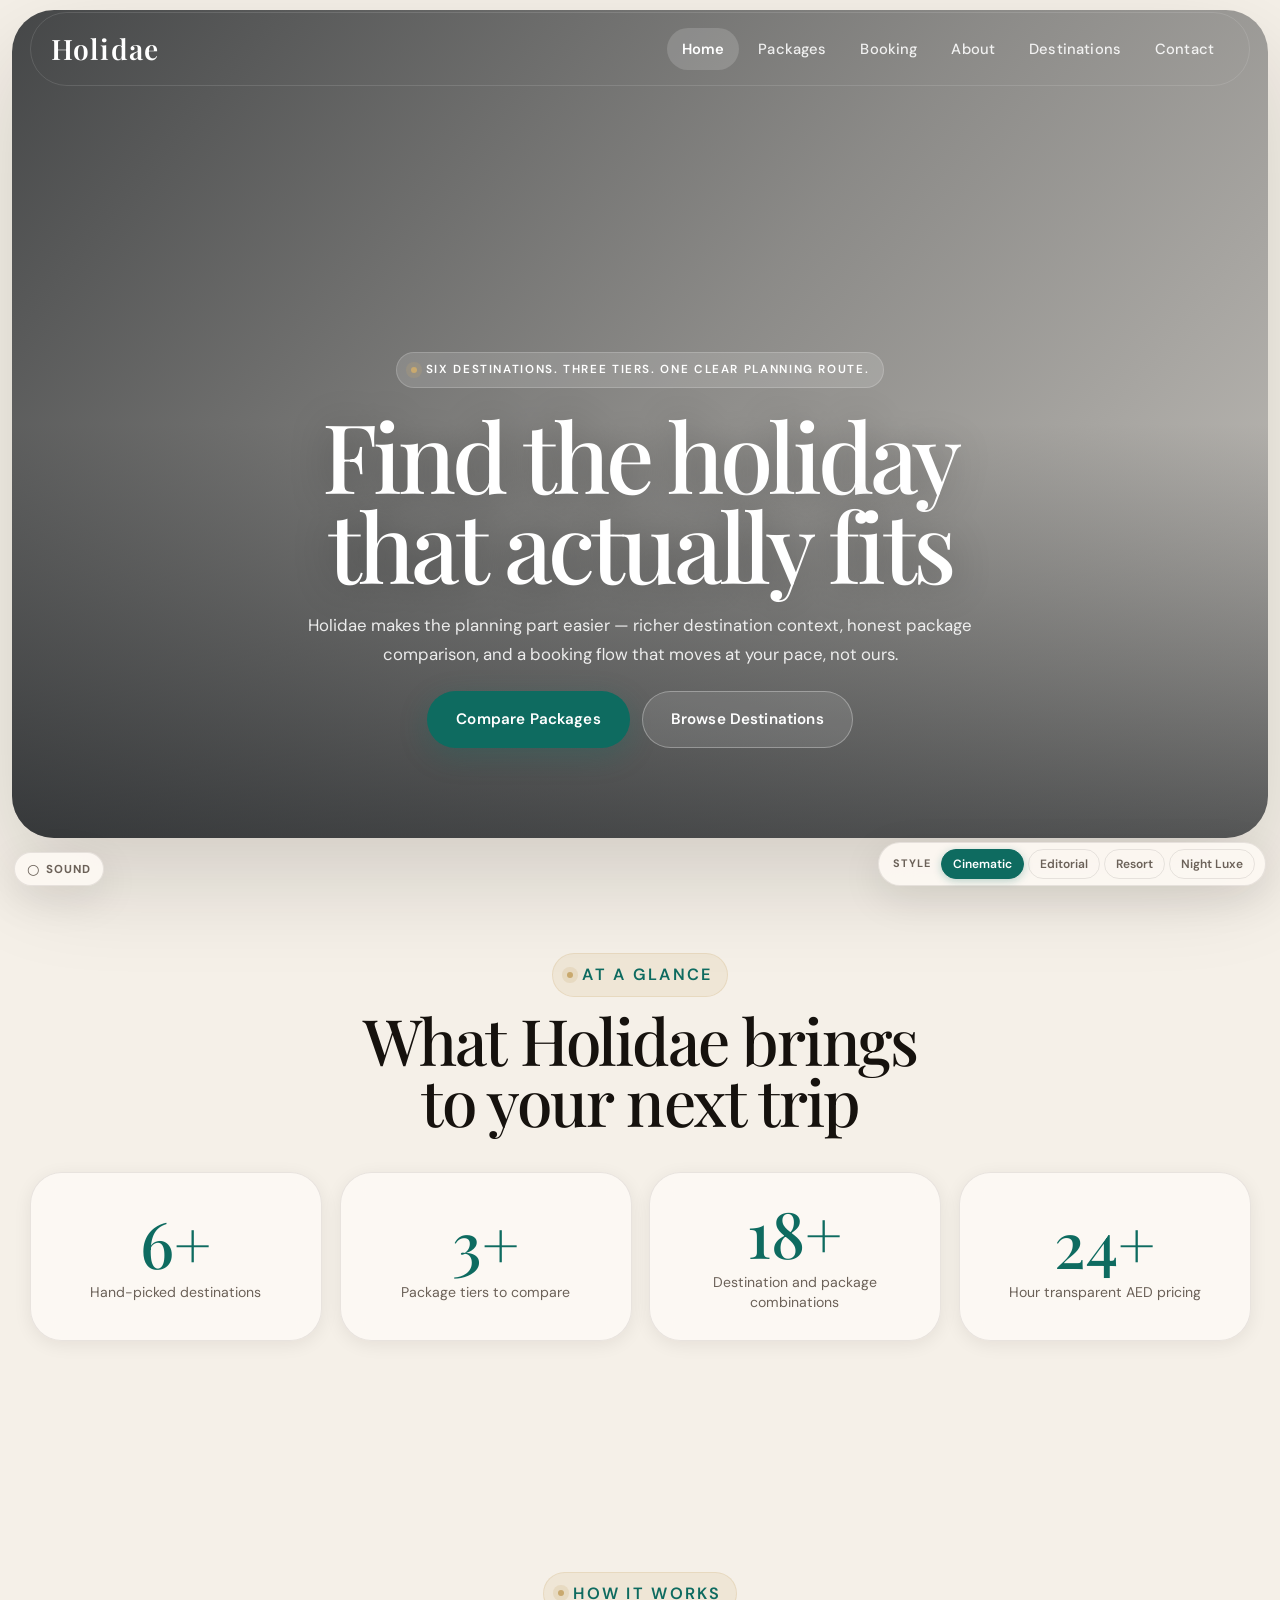
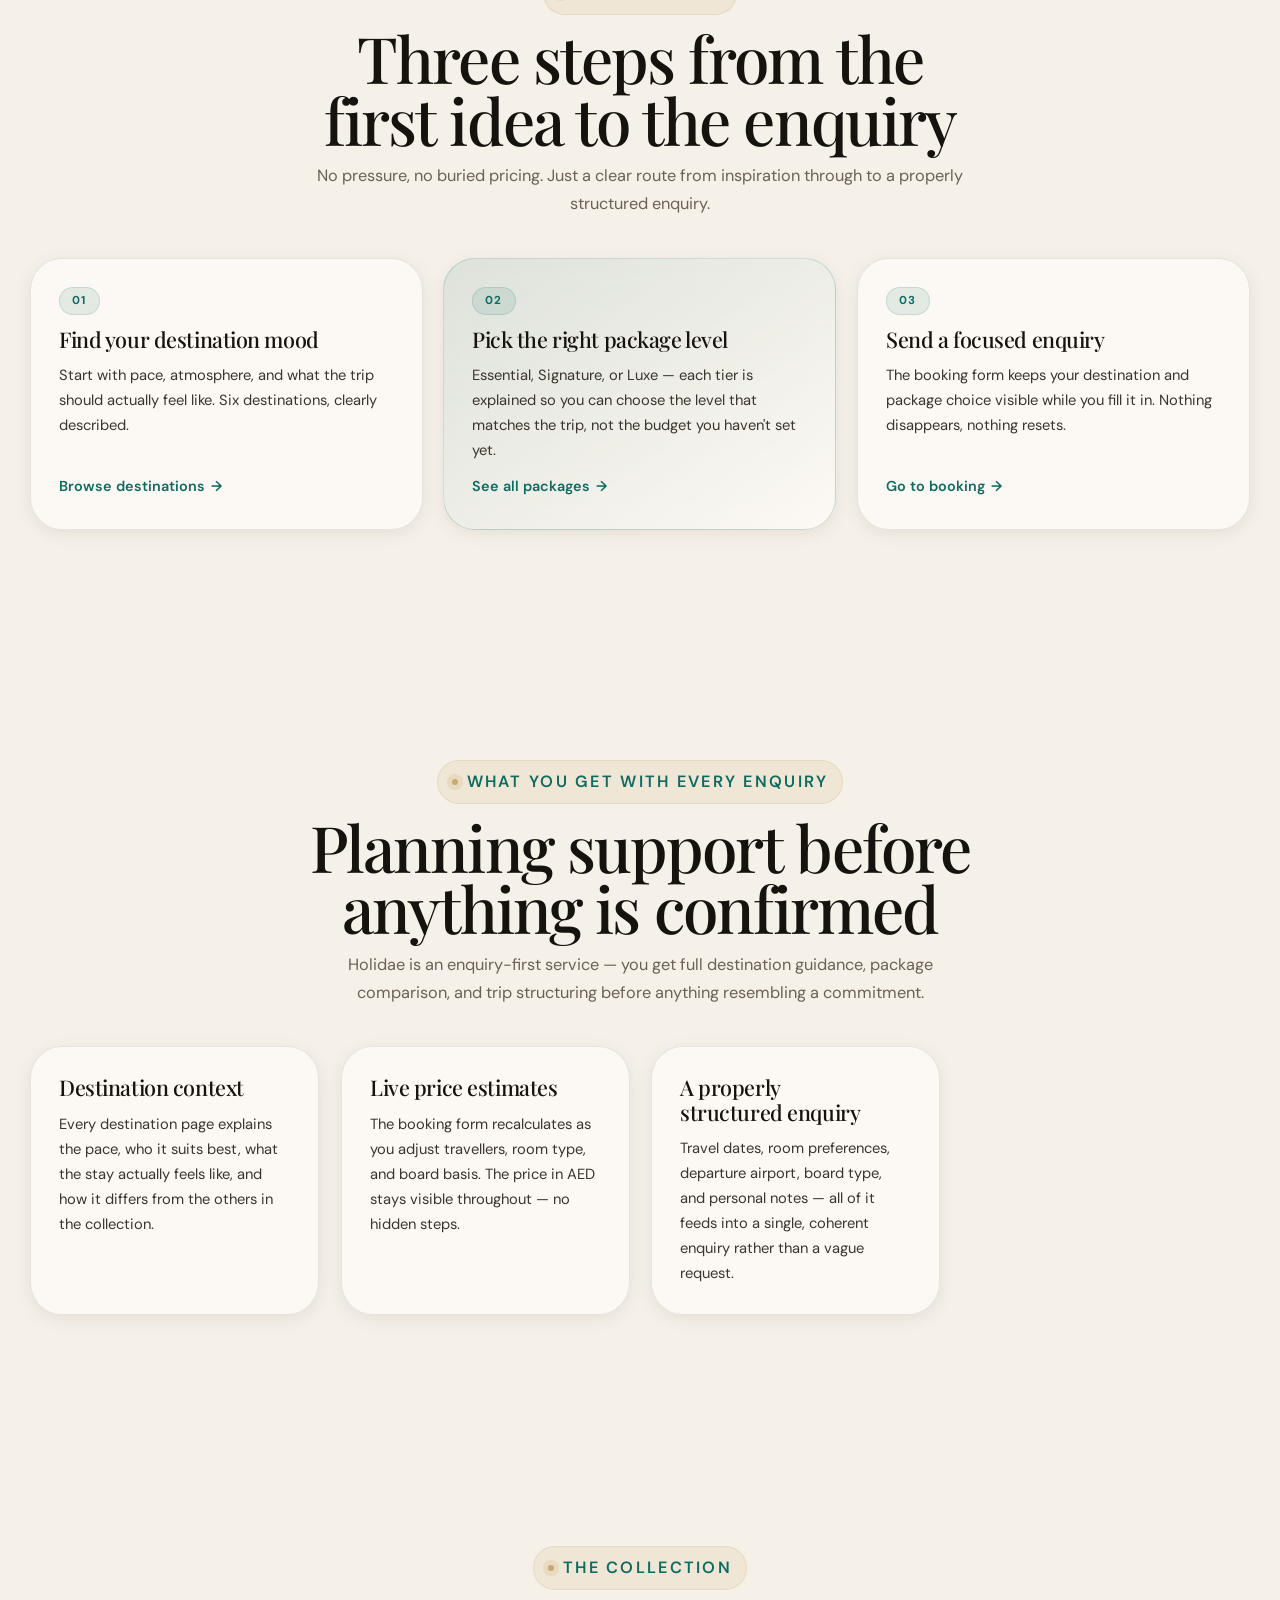
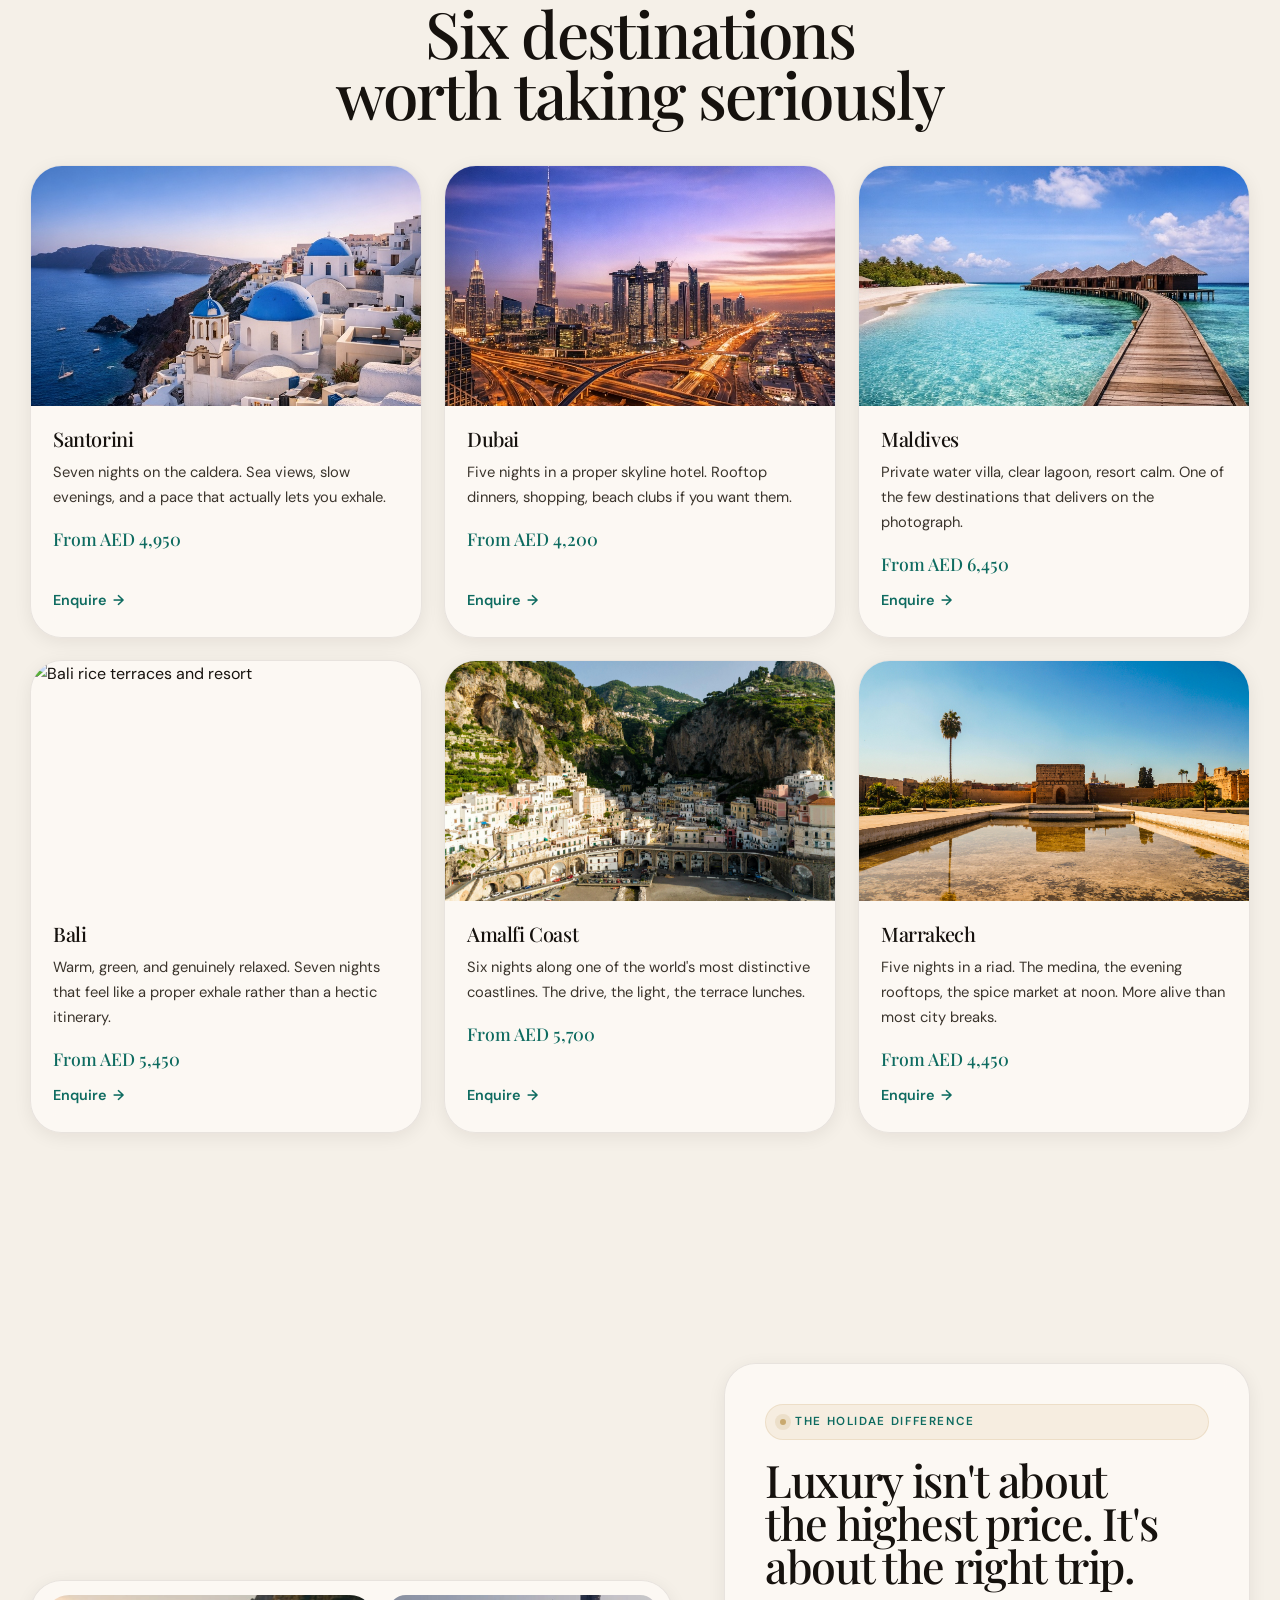
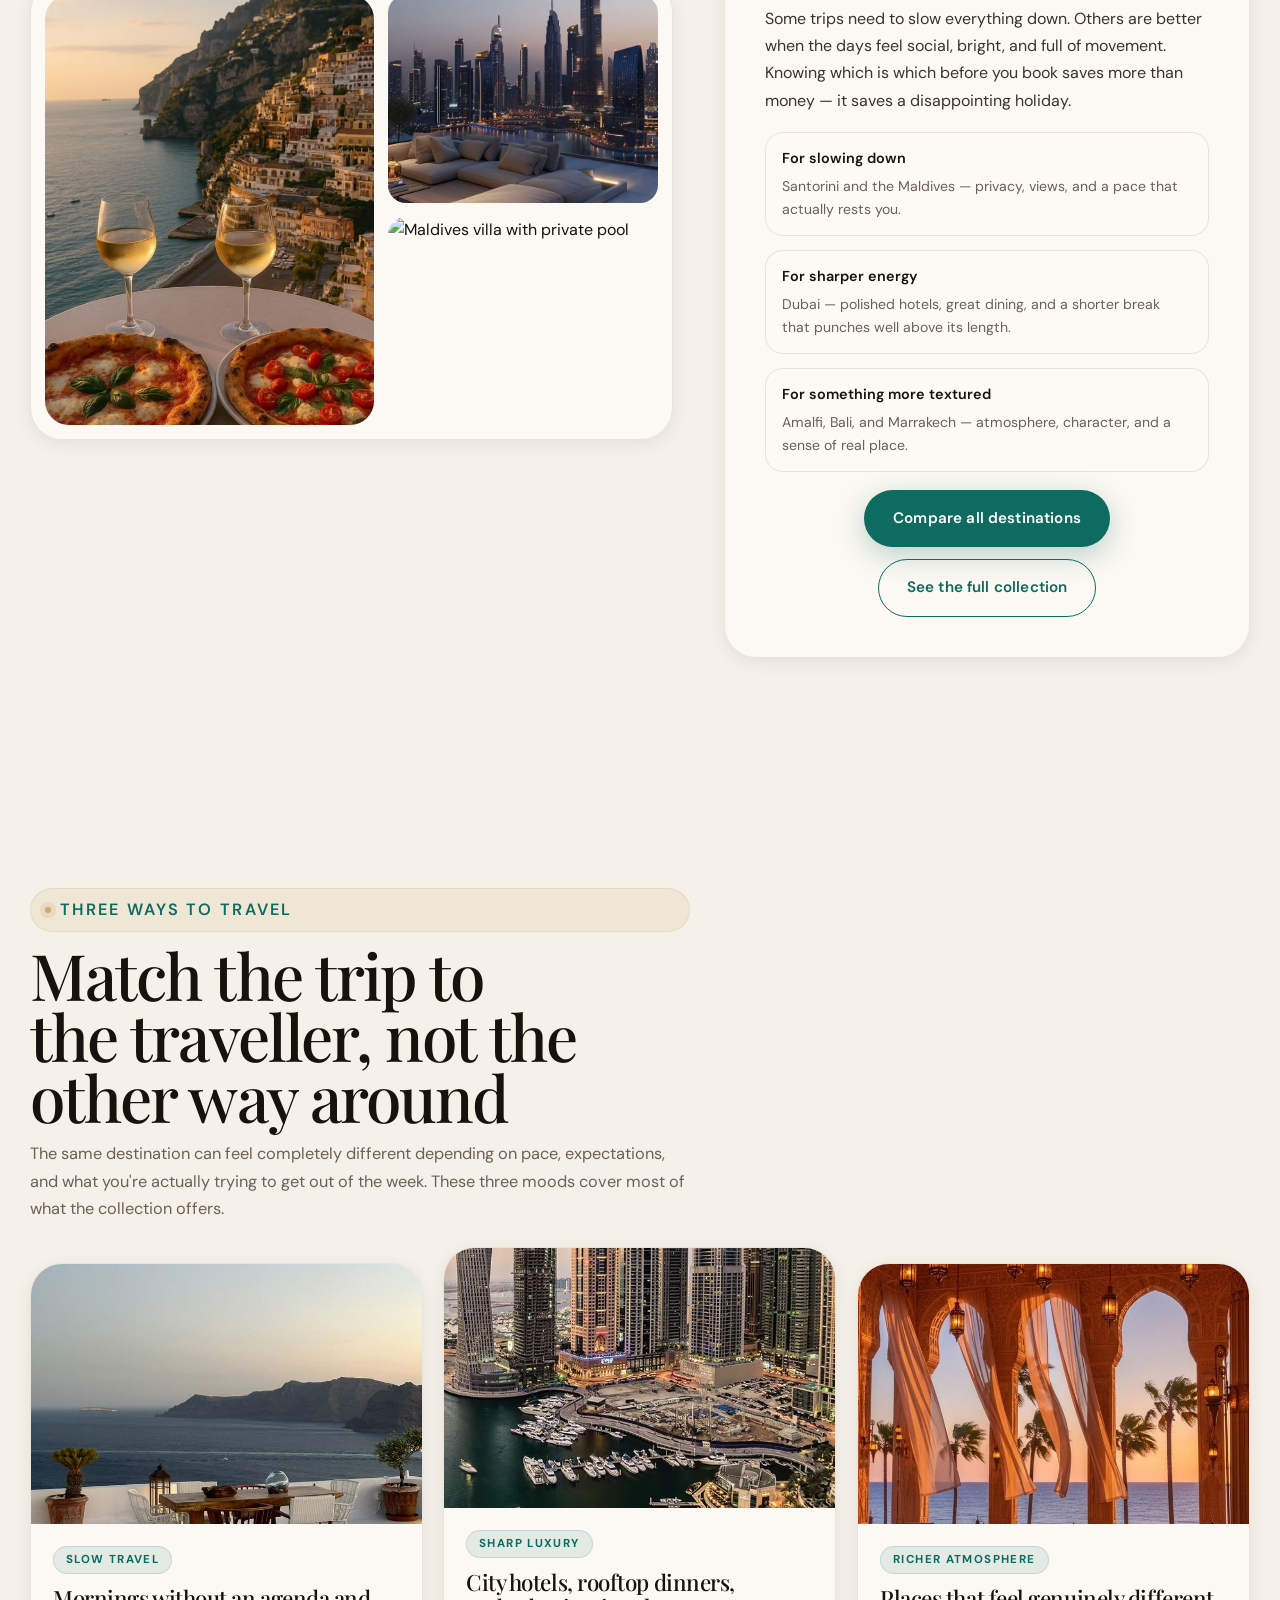
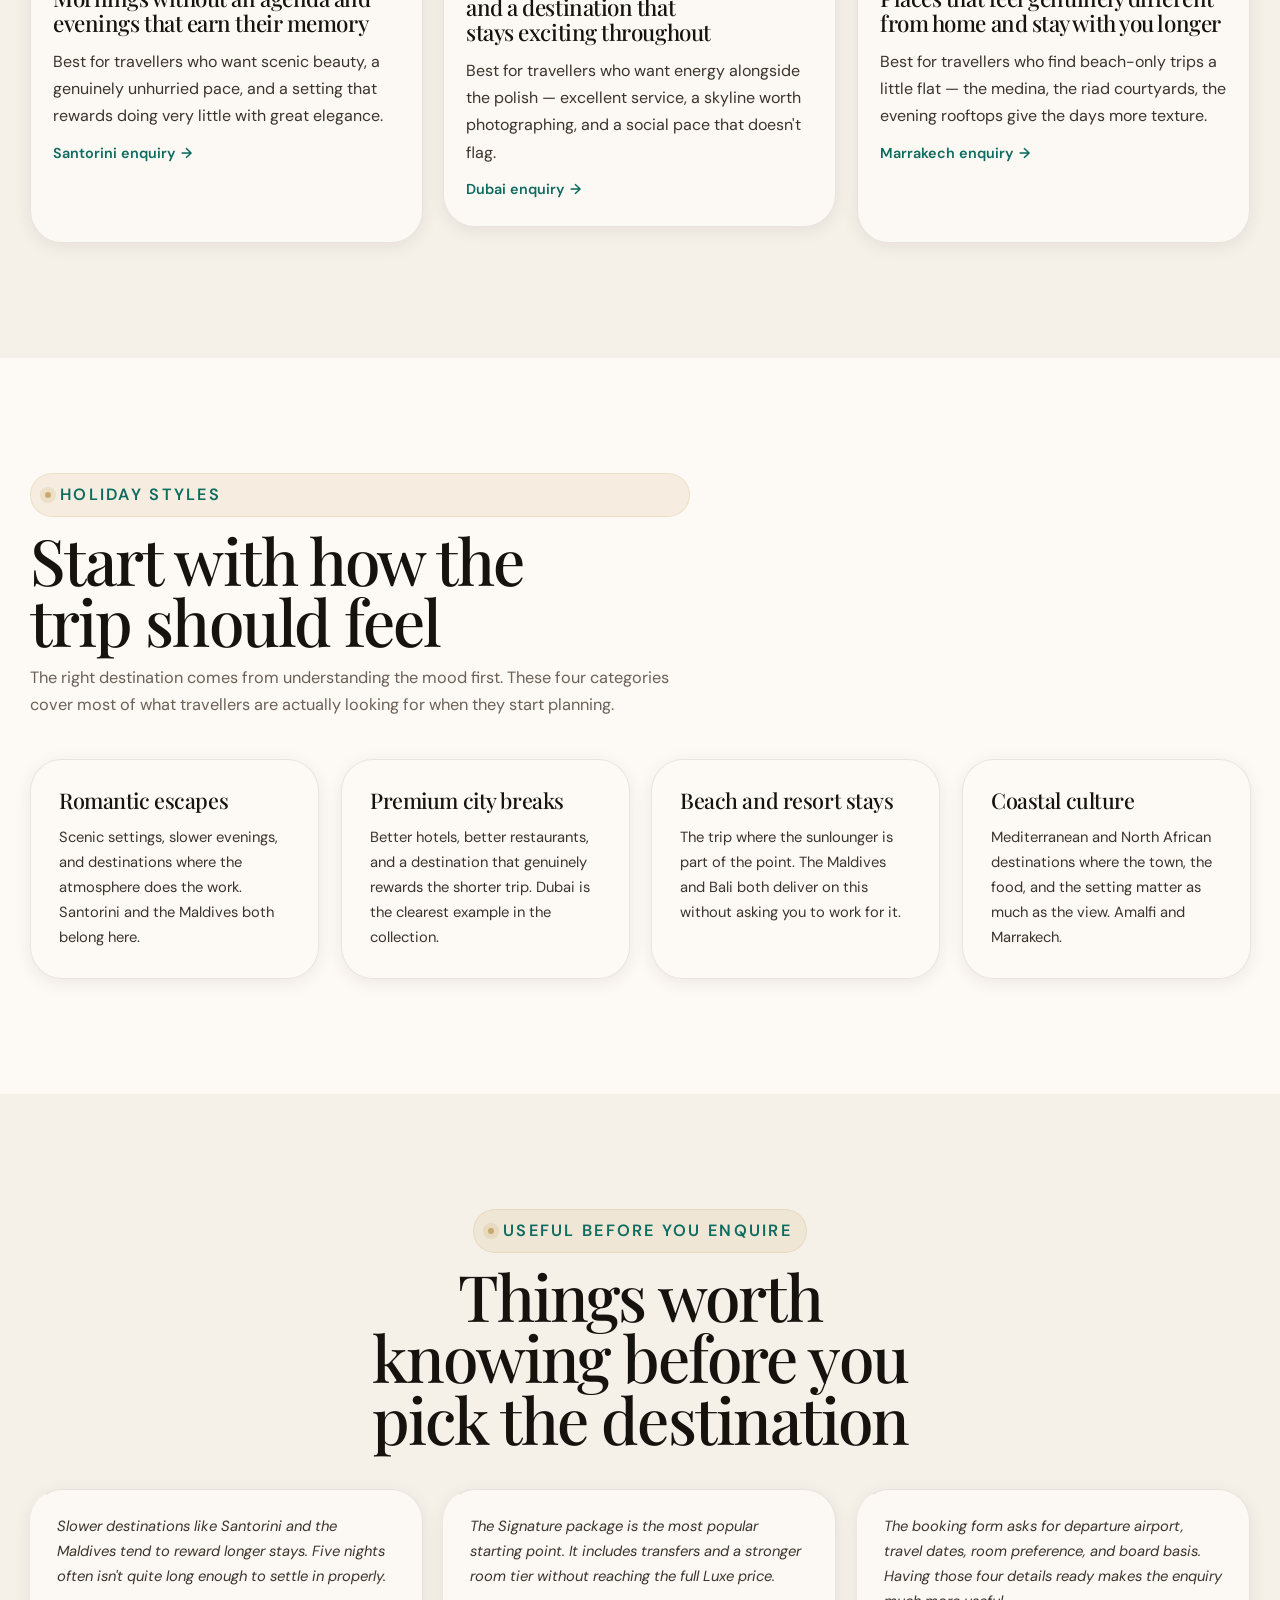
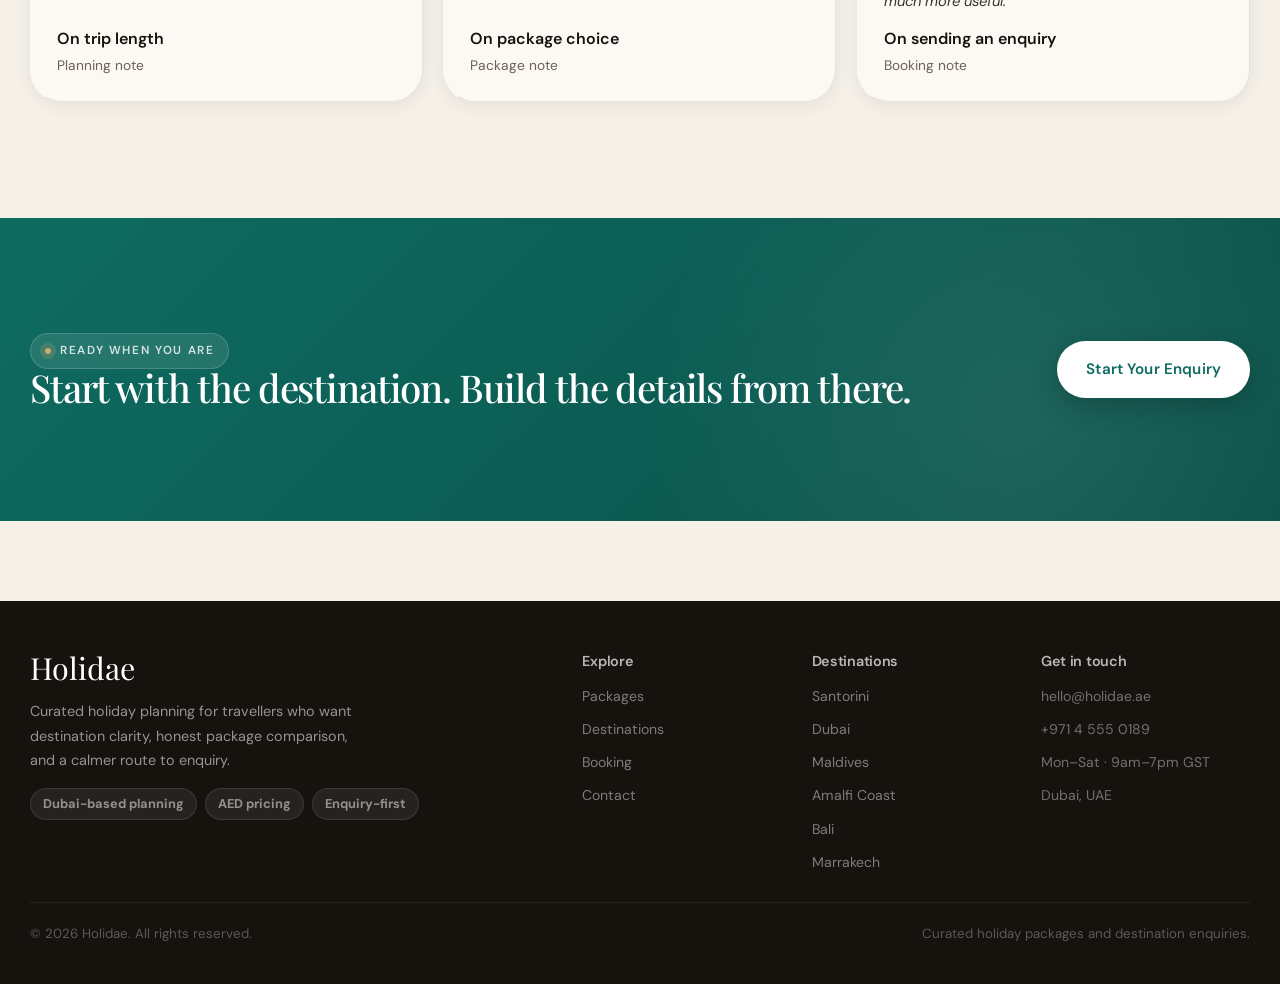
==== commit 0505592f: "Live Website" ====
--- a/index.html
+++ b/index.html
@@ -40,7 +40,7 @@
   <!-- Hero section: this is the first impression, so it uses video, overlay text, and two clear actions instead of a plain banner. -->
   <section class="video-hero reveal">
     <video class="hero-video" autoplay muted loop playsinline>
-      <source src="videos/Video 6.mp4" type="video/mp4"/>
+      <source src="videos/Video 1.mp4" type="video/mp4"/>
     </video>
     <div class="hero-overlay"></div>
     <div class="container video-hero-content">
--- a/css/style.css
+++ b/css/style.css
@@ -1,79 +1,111 @@
+/* ============================================================
+   HOLIDAE — MAIN STYLESHEET
+   Fonts, design tokens, base reset, components, themes, layout.
+   Mobile overrides live in mobile.css.
+   ============================================================ */
+
 @import url('https://fonts.googleapis.com/css2?family=Playfair+Display:ital,wght@0,400;0,500;0,600;0,700;1,400;1,500&family=DM+Sans:ital,opsz,wght@0,9..40,300;0,9..40,400;0,9..40,500;0,9..40,600;1,9..40,300&display=swap');
 
-/* ═══════════════════════════════════════════
-   BASE STYLES — all screen sizes
-═══════════════════════════════════════════ */
-
-/* ═══════════════════════════════════════════
-   BASE STYLES
-═══════════════════════════════════════════ */
-/* Main design values used across the site. */
+
+/* ============================================================
+   DESIGN TOKENS — all colours, spacing, shadows, and easing live here.
+   Changing a theme is just overriding a handful of these variables — nothing else needs touching.
+   ============================================================ */
+
 :root {
-  --sand: #f5f0e8;
-  --sand-light: #faf8f3;
-  --ink: #16120e;
-  --ink-mid: #3a342c;
-  --ink-soft: #6b6158;
-  --teal: #0e6b60;
-  --teal-dark: #0a5149;
-  --teal-light: rgba(14, 107, 96, 0.1);
-  --gold: #c9a96e;
-  --gold-light: rgba(201, 169, 110, 0.14);
-  --cream: #fdf9f4;
-  --white: #ffffff;
-  --border: rgba(22, 18, 14, 0.09);
+  --sand:        #f5f0e8;
+  --sand-light:  #faf8f3;
+  --ink:         #16120e;
+  --ink-mid:     #3a342c;
+  --ink-soft:    #6b6158;
+  --teal:        #0e6b60;
+  --teal-dark:   #0a5149;
+  --teal-light:  rgba(14, 107, 96, 0.1);
+  --gold:        #c9a96e;
+  --gold-light:  rgba(201, 169, 110, 0.14);
+  --cream:       #fdf9f4;
+  --white:       #ffffff;
+  --border:      rgba(22, 18, 14, 0.09);
   --border-soft: rgba(22, 18, 14, 0.05);
-  --r-xs: 12px;
-  --r-sm: 18px;
-  --r-md: 24px;
-  --r-lg: 32px;
-  --r-xl: 42px;
+
+  /* Border radius scale */
+  --r-xs:   12px;
+  --r-sm:   18px;
+  --r-md:   24px;
+  --r-lg:   32px;
+  --r-xl:   42px;
   --r-full: 999px;
+
+  /* Layered shadow system */
   --sh-sm: 0 4px 18px rgba(22, 18, 14, 0.07);
-  --sh-md: 0 12px 40px rgba(22, 18, 14, 0.1);
+  --sh-md: 0 12px 40px rgba(22, 18, 14, 0.10);
   --sh-lg: 0 24px 72px rgba(22, 18, 14, 0.13);
   --sh-xl: 0 40px 100px rgba(22, 18, 14, 0.16);
+
   --font-display: 'Playfair Display', Georgia, serif;
-  --font-body: 'DM Sans', system-ui, sans-serif;
+  --font-body:    'DM Sans', system-ui, sans-serif;
   --max-w: 1220px;
+
+  /* Easing curves */
   --ease-expo: cubic-bezier(0.16, 1, 0.3, 1);
   --ease-back: cubic-bezier(0.34, 1.56, 0.64, 1);
 }
 
-/* These theme blocks are switched by the visual style buttons in JavaScript. */
+/* ── Night Luxe theme ── */
 html[data-holidae-style="night"] {
-  --sand: #0e0c0a;
-  --sand-light: #141210;
-  --ink: #f0ece4;
-  --ink-mid: #c8c0b4;
-  --ink-soft: #8a8278;
-  --border: rgba(240, 236, 228, 0.08);
+  --sand:        #0e0c0a;
+  --sand-light:  #141210;
+  --ink:         #f0ece4;
+  --ink-mid:     #c8c0b4;
+  --ink-soft:    #8a8278;
+  --border:      rgba(240, 236, 228, 0.08);
   --border-soft: rgba(240, 236, 228, 0.04);
-  --cream: #111008;
-  --teal: #3ecfbf;
-  --teal-dark: #2bb8a8;
-  --teal-light: rgba(62, 207, 191, 0.1);
-  --gold: #d4b07a;
-  --gold-light: rgba(212, 176, 122, 0.12);
-}
-
+  --cream:       #111008;
+  --teal:        #3ecfbf;
+  --teal-dark:   #2bb8a8;
+  --teal-light:  rgba(62, 207, 191, 0.10);
+  --gold:        #d4b07a;
+  --gold-light:  rgba(212, 176, 122, 0.12);
+}
+
+/* ── Cinematic (default) explicit token set ── */
+html[data-holidae-style="cinematic"] {
+  --sand:       #f5f0e8;
+  --sand-light: #faf8f3;
+  --ink:        #16120e;
+  --ink-mid:    #3a342c;
+  --ink-soft:   #6b6158;
+  --teal:       #0e6b60;
+  --teal-dark:  #0a5149;
+  --teal-light: rgba(14, 107, 96, 0.1);
+  --gold:       #c9a96e;
+  --gold-light: rgba(201, 169, 110, 0.14);
+  --cream:      #fdf9f4;
+}
+
+/* ── Warm editorial / magazine tone ── */
 html[data-holidae-style="editorial"] {
-  --sand: #f7f2ea;
-  --teal: #8b5e3c;
-  --teal-dark: #6f4a2e;
-  --teal-light: rgba(139, 94, 60, 0.1);
-  --gold: #c17f3a;
-}
-
+  --sand:       #f7f2ea;
+  --teal:       #8b5e3c;
+  --teal-dark:  #6f4a2e;
+  --teal-light: rgba(139, 94, 60, 0.10);
+  --gold:       #c17f3a;
+}
+
+/* ── Fresh coastal tone ── */
 html[data-holidae-style="resort"] {
-  --sand: #f0f7f8;
-  --teal: #1a7a8a;
-  --teal-dark: #156070;
-  --teal-light: rgba(26, 122, 138, 0.1);
-  --gold: #5c9e8f;
-}
-
-/* Basic reset so spacing and sizing stay predictable. */
+  --sand:       #f0f7f8;
+  --teal:       #1a7a8a;
+  --teal-dark:  #156070;
+  --teal-light: rgba(26, 122, 138, 0.10);
+  --gold:       #5c9e8f;
+}
+
+
+/* ============================================================
+   BASE RESET
+   ============================================================ */
+
 *,
 *::before,
 *::after {
@@ -85,6 +117,7 @@
 html {
   scroll-behavior: smooth;
   -webkit-font-smoothing: antialiased;
+  -moz-osx-font-smoothing: grayscale;
 }
 
 body {
@@ -94,101 +127,84 @@
   line-height: 1.65;
   font-size: 16px;
   overflow-x: hidden;
-}
-
-img,
-video {
+  transition: background-color 0.35s ease, color 0.35s ease;
+}
+
+img, video {
   display: block;
   width: 100%;
   max-width: 100%;
 }
 
-img {
-  height: auto;
-}
-
-a {
-  text-decoration: none;
-  color: inherit;
-}
-
-ul,
-ol {
-  padding: 0;
-}
-
-button {
-  cursor: pointer;
-  font: inherit;
-  border: none;
-  background: none;
-}
-
-::-webkit-scrollbar {
-  width: 8px;
-}
-
-::-webkit-scrollbar-track {
-  background: var(--sand-light);
-}
-
-::-webkit-scrollbar-thumb {
-  background: rgba(14, 107, 96, 0.3);
-  border-radius: 99px;
-}
-
+img { height: auto; }
+
+a { text-decoration: none; color: inherit; }
+
+ul, ol { padding: 0; list-style: none; }
+
+button { cursor: pointer; font: inherit; border: none; background: none; }
+
+/* Custom scrollbar */
+::-webkit-scrollbar { width: 8px; }
+::-webkit-scrollbar-track { background: var(--sand-light); }
+::-webkit-scrollbar-thumb { background: rgba(14, 107, 96, 0.28); border-radius: 99px; }
+::-webkit-scrollbar-thumb:hover { background: rgba(14, 107, 96, 0.42); }
+
+/* Visible focus ring */
 :where(a, button, input, select, textarea):focus-visible {
   outline: 3px solid rgba(201, 169, 110, 0.88);
   outline-offset: 4px;
-}
-
-/* Display font is used only where the brand needs to feel more premium. */
-h1,
-h2,
-h3,
-h4,
-.logo,
-.footer-logo {
+  border-radius: 4px;
+}
+
+::selection { background: rgba(14, 107, 96, 0.18); color: var(--ink); }
+::placeholder { color: var(--ink-soft); opacity: 0.7; }
+
+
+/* ============================================================
+   TYPOGRAPHY
+   ============================================================ */
+
+h1, h2, h3, h4, .logo, .footer-logo {
   font-family: var(--font-display);
-  line-height: 1.08;
-  letter-spacing: -0.02em;
   color: var(--ink);
-}
-
-h1,
-h2,
-h3 {
-  font-weight: 500;
-}
-
-p {
-  color: var(--ink-mid);
-  line-height: 1.7;
-}
-
-strong {
-  font-weight: 600;
-  color: var(--ink);
-}
+  text-wrap: balance;
+}
+
+h1, h2, h3 { font-weight: 500; }
+
+h1 { font-size: clamp(2.8rem, 7vw, 6.5rem);   line-height: 0.93; letter-spacing: -0.04em; }
+h2 { font-size: clamp(2.2rem, 5vw, 4.2rem);    line-height: 0.96; letter-spacing: -0.03em; }
+h3 { font-size: clamp(1.15rem, 1.8vw, 1.4rem); line-height: 1.12; letter-spacing: -0.02em; }
+h4 { font-size: clamp(1rem, 1.5vw, 1.2rem);    line-height: 1.2; }
+
+p { color: var(--ink-mid); line-height: 1.7; }
+strong { font-weight: 600; color: var(--ink); }
+
+
+/* ============================================================
+   LAYOUT HELPERS
+   ============================================================ */
 
 .container {
   width: min(100% - 32px, var(--max-w));
   margin: 0 auto;
 }
 
-.section-padding {
-  padding: clamp(72px, 9vw, 120px) 0;
-}
-
-.alt-bg {
-  background: var(--cream);
-}
-
-/* Filled by JavaScript as the user scrolls down the page. */
+.section-padding { padding: clamp(72px, 9vw, 120px) 0; }
+.alt-bg { background: var(--cream); }
+
+/* Scroll offset so anchors don't hide under the sticky header */
+[id] { scroll-margin-top: 90px; }
+
+
+/* ============================================================
+   PAGE PROGRESS BAR
+   ============================================================ */
+
 .page-progress {
   position: fixed;
-  top: 0;
-  left: 0;
+  top: 0; left: 0;
   width: 0;
   height: 3px;
   background: linear-gradient(90deg, var(--teal), var(--gold));
@@ -198,7 +214,11 @@
   box-shadow: 0 0 12px rgba(14, 107, 96, 0.4);
 }
 
-/* Header sits over the hero on landing pages. */
+
+/* ============================================================
+   HEADER & NAVIGATION
+   ============================================================ */
+
 .site-header {
   position: sticky;
   top: 0;
@@ -206,11 +226,11 @@
   transition: all 0.4s var(--ease-expo);
 }
 
+/* On hero pages, the header floats transparently above the video so the full image shows through */
 .site-header-overlay {
   position: absolute;
   width: 100%;
-  top: 0;
-  left: 0;
+  top: 0; left: 0;
   background: transparent;
   border: none;
   backdrop-filter: none;
@@ -229,28 +249,68 @@
   border: 1px solid rgba(255, 255, 255, 0.6);
   backdrop-filter: blur(20px) saturate(1.6);
   box-shadow: var(--sh-md), 0 1px 0 rgba(255, 255, 255, 0.8) inset;
-  transition: all 0.4s var(--ease-expo);
+  transition: box-shadow 0.4s var(--ease-expo), background 0.4s ease, border-color 0.4s ease, backdrop-filter 0.4s ease;
+}
+
+/* On overlay headers (over a dark video hero), start fully transparent
+   so the video fills the pill area and white text stays readable */
+.site-header-overlay .header-wrap {
+  background: transparent;
+  border-color: rgba(255, 255, 255, 0.12);
+  box-shadow: none;
+  backdrop-filter: none;
+}
+
+/* Once the user scrolls, switch to the opaque frosted-glass pill */
+.site-header-overlay.scrolled .header-wrap {
+  background: rgba(253, 249, 244, 0.92);
+  border-color: rgba(255, 255, 255, 0.6);
+  box-shadow: var(--sh-lg), 0 1px 0 rgba(255, 255, 255, 0.8) inset;
+  backdrop-filter: blur(20px) saturate(1.6);
 }
 
 .site-header.scrolled .header-wrap {
   box-shadow: var(--sh-lg), 0 1px 0 rgba(255, 255, 255, 0.8) inset;
 }
+
+/* After scrolling, the pill goes opaque so logo and nav need dark text.
+   JS removes the -light class but we also enforce it here as a CSS safety net. */
+.site-header-overlay.scrolled .nav-list-light a {
+  color: var(--ink-mid);
+}
+
+.site-header-overlay.scrolled .nav-list-light a:hover,
+.site-header-overlay.scrolled .nav-list-light a.active,
+.site-header-overlay.scrolled .nav-list-light a[aria-current="page"] {
+  color: var(--teal);
+  background: var(--teal-light);
+}
+
+.site-header-overlay.scrolled .logo-light {
+  color: var(--teal);
+}
+
+.site-header-overlay.scrolled .nav-toggle-light span {
+  background: var(--ink);
+}
+
+/* Inner pages: the hero is short (video-hero-small) so users land at the
+   top with the header already over a dark video — once they scroll even
+   a pixel, the scrolled state kicks in. This ensures the header text is
+   white at the very top on those pages (the hero is still dark). */
 
 .logo {
   font-size: clamp(1.6rem, 2.2vw, 2rem);
   font-weight: 600;
   color: var(--teal);
   letter-spacing: 0.04em;
+  flex-shrink: 0;
 }
 
 .logo-light,
-.site-header-overlay .logo-light {
-  color: var(--white);
-}
-
-.site-nav {
-  margin-left: auto;
-}
+.site-header-overlay .logo-light { color: var(--white); }
+
+.site-nav { margin-left: auto; }
 
 .nav-list {
   display: flex;
@@ -258,7 +318,6 @@
   justify-content: flex-end;
   gap: 4px;
   flex-wrap: wrap;
-  list-style: none;
 }
 
 .nav-list a {
@@ -271,6 +330,7 @@
   color: var(--ink-mid);
   transition: color 0.25s ease, background 0.25s ease;
   letter-spacing: 0.01em;
+  white-space: nowrap;
 }
 
 .nav-list a:hover,
@@ -281,13 +341,9 @@
 }
 
 .nav-list a.active,
-.nav-list a[aria-current="page"] {
-  font-weight: 600;
-}
-
-.nav-list-light a {
-  color: rgba(255, 255, 255, 0.88);
-}
+.nav-list a[aria-current="page"] { font-weight: 600; }
+
+.nav-list-light a { color: rgba(255, 255, 255, 0.88); }
 
 .nav-list-light a:hover,
 .nav-list-light a.active,
@@ -296,47 +352,38 @@
   background: rgba(255, 255, 255, 0.16);
 }
 
-/* Hidden on desktop, turned into the mobile menu button later. */
+/* Mobile hamburger — hidden on desktop */
 .nav-toggle {
   display: none;
   flex-direction: column;
   gap: 5px;
   padding: 10px;
   border-radius: var(--r-xs);
-  width: 42px;
-  height: 42px;
+  width: 42px; height: 42px;
   justify-content: center;
   align-items: center;
 }
 
 .nav-toggle span {
   display: block;
-  width: 22px;
-  height: 2px;
+  width: 22px; height: 2px;
   background: var(--ink);
   border-radius: 99px;
   transition: all 0.3s var(--ease-expo);
   transform-origin: center;
 }
 
-.nav-toggle-light span {
-  background: var(--white);
-}
-
-.nav-toggle.active span:nth-child(1) {
-  transform: translateY(7px) rotate(45deg);
-}
-
-.nav-toggle.active span:nth-child(2) {
-  opacity: 0;
-  transform: scaleX(0);
-}
-
-.nav-toggle.active span:nth-child(3) {
-  transform: translateY(-7px) rotate(-45deg);
-}
-
-/* Main hero section with the background video. */
+.nav-toggle-light span { background: var(--white); }
+
+.nav-toggle.active span:nth-child(1) { transform: translateY(7px)  rotate(45deg); }
+.nav-toggle.active span:nth-child(2) { opacity: 0; transform: scaleX(0); }
+.nav-toggle.active span:nth-child(3) { transform: translateY(-7px) rotate(-45deg); }
+
+
+/* ============================================================
+   VIDEO HERO
+   ============================================================ */
+
 .video-hero {
   position: relative;
   width: min(calc(100% - 24px), 1400px);
@@ -348,28 +395,25 @@
   box-shadow: var(--sh-xl);
 }
 
-.video-hero-small {
-  min-height: clamp(34rem, 70vh, 48rem);
-}
+.video-hero-small { min-height: clamp(34rem, 70vh, 48rem); }
 
 .hero-video {
   position: absolute;
   inset: 0;
-  width: 100%;
-  height: 100%;
+  width: 100%; height: 100%;
   object-fit: cover;
   transform: scale(1.05);
   transition: transform 8s ease;
 }
 
-.video-hero:hover .hero-video {
-  transform: scale(1);
-}
+.video-hero:hover .hero-video { transform: scale(1); }
 
 .hero-overlay {
   position: absolute;
   inset: 0;
-  background: linear-gradient(130deg, rgba(10, 14, 18, 0.75) 0%, rgba(10, 14, 18, 0.45) 50%, rgba(10, 14, 18, 0.2) 100%), linear-gradient(0deg, rgba(10, 14, 18, 0.6) 0%, transparent 50%);
+  background:
+    linear-gradient(130deg, rgba(10,14,18,0.75) 0%, rgba(10,14,18,0.45) 50%, rgba(10,14,18,0.2) 100%),
+    linear-gradient(0deg, rgba(10,14,18,0.6) 0%, transparent 50%);
 }
 
 .video-hero-content {
@@ -392,16 +436,20 @@
   letter-spacing: -0.04em;
   color: var(--white);
   max-width: 12ch;
-  text-wrap: balance;
-  text-shadow: 0 2px 40px rgba(0, 0, 0, 0.3);
+  text-shadow: 0 2px 40px rgba(0,0,0,0.3);
 }
 
 .video-hero-content p:not(.eyebrow) {
-  color: rgba(255, 255, 255, 0.88);
+  color: rgba(255,255,255,0.88);
   max-width: 58ch;
   font-size: 1.05rem;
   line-height: 1.72;
 }
+
+
+/* ============================================================
+   EYEBROW LABELS
+   ============================================================ */
 
 .eyebrow {
   display: inline-flex;
@@ -413,26 +461,37 @@
   font-weight: 600;
   letter-spacing: 0.14em;
   text-transform: uppercase;
-  background: rgba(255, 255, 255, 0.14);
-  border: 1px solid rgba(255, 255, 255, 0.18);
+  font-family: var(--font-body);
+  background: rgba(255,255,255,0.14);
+  border: 1px solid rgba(255,255,255,0.18);
   color: var(--white);
 }
 
 .eyebrow::before {
   content: '';
-  width: 6px;
-  height: 6px;
+  width: 6px; height: 6px;
   border-radius: 50%;
   background: var(--gold);
-  box-shadow: 0 0 0 5px rgba(201, 169, 110, 0.2);
+  box-shadow: 0 0 0 5px rgba(201,169,110,0.2);
   flex-shrink: 0;
+  animation: eyebrow-pulse 2.4s ease-in-out infinite;
 }
 
 .eyebrow:not(.eyebrow-light) {
   background: var(--gold-light);
-  border-color: rgba(201, 169, 110, 0.22);
+  border-color: rgba(201,169,110,0.22);
   color: var(--teal);
 }
+
+@keyframes eyebrow-pulse {
+  0%, 100% { box-shadow: 0 0 0 3px rgba(201,169,110,0.18); }
+  50%       { box-shadow: 0 0 0 6px rgba(201,169,110,0.08); }
+}
+
+
+/* ============================================================
+   BUTTONS
+   ============================================================ */
 
 .hero-buttons {
   display: flex;
@@ -441,7 +500,6 @@
   justify-content: center;
 }
 
-/* Button styles are reused across the whole site. */
 .btn {
   display: inline-flex;
   align-items: center;
@@ -455,7 +513,7 @@
   font-size: 0.95rem;
   letter-spacing: 0.01em;
   border: 1.5px solid transparent;
-  box-shadow: 0 8px 28px rgba(14, 107, 96, 0.28);
+  box-shadow: 0 8px 28px rgba(14,107,96,0.28);
   transition: transform 0.3s var(--ease-back), box-shadow 0.3s ease, background 0.25s ease;
   position: relative;
   overflow: hidden;
@@ -466,36 +524,29 @@
   content: '';
   position: absolute;
   inset: 0;
-  background: linear-gradient(110deg, transparent 30%, rgba(255, 255, 255, 0.28) 50%, transparent 70%);
+  background: linear-gradient(110deg, transparent 30%, rgba(255,255,255,0.28) 50%, transparent 70%);
   transform: translateX(-140%);
   transition: transform 0.7s ease;
+  pointer-events: none;
 }
 
 .btn:hover {
   transform: translateY(-2px);
-  box-shadow: 0 14px 40px rgba(14, 107, 96, 0.34);
+  box-shadow: 0 14px 40px rgba(14,107,96,0.34);
   background: var(--teal-dark);
 }
 
-.btn:hover::after {
-  transform: translateX(140%);
-}
-
-.btn:active {
-  transform: translateY(0);
-}
+.btn:hover::after { transform: translateX(140%); }
+.btn:active { transform: translateY(0); }
 
 .btn-ghost {
-  background: rgba(255, 255, 255, 0.1);
-  border-color: rgba(255, 255, 255, 0.3);
+  background: rgba(255,255,255,0.10);
+  border-color: rgba(255,255,255,0.30);
   color: var(--white);
   box-shadow: none;
 }
 
-.btn-ghost:hover {
-  background: rgba(255, 255, 255, 0.2);
-  box-shadow: none;
-}
+.btn-ghost:hover { background: rgba(255,255,255,0.20); box-shadow: none; }
 
 .btn-secondary {
   background: transparent;
@@ -504,14 +555,9 @@
   box-shadow: none;
 }
 
-.btn-secondary:hover {
-  background: var(--teal-light);
-  transform: translateY(-2px);
-}
-
-.full-width {
-  width: 100%;
-}
+.btn-secondary:hover { background: var(--teal-light); transform: translateY(-2px); }
+
+.full-width { width: 100%; }
 
 .text-link {
   display: inline-flex;
@@ -523,20 +569,27 @@
   border-bottom: 1px solid transparent;
   transition: border-color 0.25s ease, gap 0.25s ease;
   padding-bottom: 1px;
-}
-
-.text-link::after {
-  content: '→';
-  transition: transform 0.25s ease;
-}
-
-.text-link:hover {
-  border-color: var(--teal);
-}
-
-.text-link:hover::after {
-  transform: translateX(3px);
-}
+  position: relative;
+}
+
+.text-link::after { content: '→'; transition: transform 0.25s ease; }
+
+.text-link::before {
+  content: '';
+  position: absolute;
+  bottom: -1px; left: 0;
+  width: 0; height: 1px;
+  background: var(--teal);
+  transition: width 0.3s var(--ease-expo);
+}
+
+.text-link:hover::after { transform: translateX(3px); }
+.text-link:hover::before { width: 100%; }
+
+
+/* ============================================================
+   SECTION HEADINGS
+   ============================================================ */
 
 .section-heading {
   max-width: 760px;
@@ -545,34 +598,28 @@
   margin-bottom: 40px;
 }
 
-.section-heading h2 {
-  font-size: clamp(2.2rem, 5vw, 4.2rem);
-  line-height: 0.96;
-  letter-spacing: -0.03em;
-  text-wrap: balance;
-}
-
-.section-heading p {
-  color: var(--ink-soft);
-  max-width: 60ch;
-  font-size: 1.02rem;
-}
-
-.section-heading-center {
-  margin-inline: auto;
-  text-align: center;
-}
-
-.section-heading-center > * {
-  margin-inline: auto;
-}
-
-.section-heading-left {
-  text-align: left;
-  margin-inline: 0;
-}
-
-/* Shared card base so different sections keep the same visual style. */
+.section-heading h2 { font-size: clamp(2.2rem, 5vw, 4.2rem); line-height: 0.96; letter-spacing: -0.03em; }
+.section-heading p  { color: var(--ink-soft); max-width: 60ch; font-size: 1.02rem; }
+
+.section-heading-center { margin-inline: auto; text-align: center; }
+.section-heading-center > * { margin-inline: auto; }
+.section-heading-left   { text-align: left; margin-inline: 0; }
+
+.section-divider {
+  width: 48px; height: 2px;
+  background: linear-gradient(90deg, var(--teal), var(--gold));
+  border-radius: 99px;
+  margin: 6px 0;
+}
+
+.section-heading .section-divider     { margin: 0 auto; }
+.section-heading-left .section-divider { margin-left: 0; }
+
+
+/* ============================================================
+   CARD SURFACES — shared translucent base
+   ============================================================ */
+
 .content-box,
 .deal-card,
 .destination-card,
@@ -597,7 +644,10 @@
 .package-route-card,
 .trust-card,
 .destination-switch,
-.package-builder-card {
+.package-builder-card,
+.package-hub-card,
+.enquiry-next-card,
+.trust-sidebar-card {
   background: rgba(253, 249, 244, 0.9);
   border: 1px solid var(--border);
   border-radius: var(--r-lg);
@@ -605,6 +655,7 @@
   backdrop-filter: blur(12px);
 }
 
+/* Cards that lift on hover */
 .interactive-card,
 .deal-card,
 .destination-card,
@@ -629,16 +680,48 @@
 .shortlist-card:hover {
   transform: translateY(-7px);
   box-shadow: var(--sh-lg);
-  border-color: rgba(14, 107, 96, 0.2);
-}
-
+  border-color: rgba(14,107,96,0.2);
+}
+
+.interactive-card:focus-within {
+  outline: 3px solid rgba(201, 169, 110, 0.7);
+  outline-offset: 3px;
+}
+
+/* Shimmer sweep on image cards */
+.deal-card,
+.destination-card,
+.journey-card,
+.info-card,
+.route-card,
+.review-card,
+.occasion-card {
+  position: relative;
+  overflow: hidden;
+}
+
+.deal-card::after,
+.destination-card::after,
+.journey-card::after {
+  content: '';
+  position: absolute;
+  inset: 0;
+  background: linear-gradient(105deg, transparent 30%, rgba(255,255,255,0.06) 50%, transparent 70%);
+  transform: translateX(-120%);
+  transition: transform 0.7s ease;
+  pointer-events: none;
+  z-index: 1;
+}
+
+.deal-card:hover::after,
+.destination-card:hover::after,
+.journey-card:hover::after { transform: translateX(120%); }
+
+/* Image zoom on hover */
 .deal-card img,
 .destination-card img,
 .journey-card img,
-.lookbook-card img,
-.image-band-card img,
-.stack-large,
-.stack-small {
+.lookbook-card img {
   transition: transform 0.7s var(--ease-expo), filter 0.7s ease;
 }
 
@@ -649,15 +732,33 @@
   filter: saturate(1.08);
 }
 
-.stack-large:hover,
-.stack-small:hover {
-  transform: scale(1.04);
-}
-
-/* Main grid layouts used by the bigger sections. */
+/* Theme transitions — surfaces fade, not cut, when the theme changes */
+.deal-card,
+.destination-card,
+.info-card,
+.route-card,
+.review-card,
+.journey-card,
+.editorial-panel,
+.booking-form-panel,
+.content-box,
+.header-wrap {
+  transition:
+    background-color 0.35s ease,
+    border-color 0.35s ease,
+    color 0.35s ease,
+    transform 0.35s var(--ease-expo),
+    box-shadow 0.35s ease;
+}
+
+
+/* ============================================================
+   GRID LAYOUTS
+   ============================================================ */
+
 .card-grid {
   display: grid;
-  grid-template-columns: repeat(auto-fill, minmax(300px, 1fr));
+  grid-template-columns: repeat(auto-fill, minmax(280px, 1fr));
   gap: 22px;
 }
 
@@ -668,60 +769,53 @@
 .brand-principles-grid,
 .contact-route-grid,
 .destination-mood-grid,
-.booking-occasion-grid {
+.booking-occasion-grid,
+.package-advice-grid {
   display: grid;
   grid-template-columns: repeat(3, minmax(0, 1fr));
   gap: 20px;
 }
 
-.feature-points {
-  display: grid;
-  grid-template-columns: repeat(2, 1fr);
-  gap: 20px;
-}
-
-.feature-points-wide {
-  display: grid;
-  grid-template-columns: repeat(3, 1fr);
-  gap: 20px;
-}
-
-.stats-grid {
-  display: grid;
-  grid-template-columns: repeat(4, 1fr);
-  gap: 18px;
-}
+.feature-points      { display: grid; grid-template-columns: repeat(2, 1fr); gap: 20px; }
+.feature-points-wide { display: grid; grid-template-columns: repeat(3, 1fr); gap: 20px; }
+.stats-grid          { display: grid; grid-template-columns: repeat(4, 1fr); gap: 18px; }
+.travel-fit-grid     { display: grid; grid-template-columns: repeat(2, 1fr); gap: 20px; }
+.review-grid         { display: grid; grid-template-columns: repeat(3, 1fr); gap: 20px; }
 
 .about-grid,
 .package-hub-grid,
-.lookbook-grid {
+.lookbook-grid { display: grid; grid-template-columns: repeat(2, minmax(0, 1fr)); gap: 22px; }
+
+.split-grid {
   display: grid;
-  grid-template-columns: repeat(2, minmax(0, 1fr));
-  gap: 22px;
-}
-
-.split-grid,
-.booking-grid,
-.two-column-layout,
-.contact-grid,
-.trip-brief-card {
-  display: grid;
-  gap: clamp(24px, 3vw, 36px);
-  align-items: start;
-}
-
-.split-grid {
   grid-template-columns: 1fr 1fr;
   align-items: center;
-}
+  gap: clamp(22px, 4vw, 50px);
+}
+
+.split-grid-reverse {
+  display: grid;
+  grid-template-columns: 1fr 1fr;
+  align-items: center;
+  gap: clamp(24px, 3vw, 36px);
+}
+
+.split-grid-reverse > *:first-child { order: 2; }
+.split-grid-reverse > *:last-child  { order: 1; }
 
 .booking-grid,
 .contact-grid {
+  display: grid;
   grid-template-columns: minmax(0, 1.5fr) minmax(0, 1fr);
+  gap: clamp(20px, 3vw, 36px);
+  align-items: start;
 }
 
 .two-column-layout {
+  display: grid;
   grid-template-columns: minmax(0, 1.6fr) minmax(0, 1fr);
+  gap: clamp(20px, 3vw, 36px);
+  align-items: start;
 }
 
 .shortlist-grid {
@@ -739,9 +833,23 @@
   margin-top: 18px;
 }
 
-.trust-grid-compact {
+.trust-grid-compact { grid-template-columns: repeat(3, minmax(0, 1fr)); }
+
+.featured-deals .card-grid {
   grid-template-columns: repeat(3, minmax(0, 1fr));
-}
+  gap: 22px;
+}
+
+.collection-spotlight .spotlight-grid {
+  grid-template-columns: 1.1fr 0.9fr;
+  align-items: center;
+  gap: clamp(24px, 4vw, 52px);
+}
+
+
+/* ============================================================
+   STAT CARDS
+   ============================================================ */
 
 .mini-card.stat-card {
   padding: 28px 24px;
@@ -765,30 +873,18 @@
   line-height: 1.4;
 }
 
+
+/* ============================================================
+   DEAL / DESTINATION / JOURNEY CARDS
+   ============================================================ */
+
 .deal-card,
 .destination-card,
-.journey-card,
-.lookbook-card {
-  overflow: hidden;
-}
-
-.deal-card,
-.destination-card,
-.journey-card {
-  display: flex;
-  flex-direction: column;
-}
-
-.deal-card img {
-  height: 240px;
-  object-fit: cover;
-}
-
+.journey-card { overflow: hidden; display: flex; flex-direction: column; }
+
+.deal-card img                { height: 240px; object-fit: cover; }
 .destination-card img,
-.journey-card img {
-  height: 260px;
-  object-fit: cover;
-}
+.journey-card img             { height: 260px; object-fit: cover; }
 
 .card-content,
 .journey-card-body,
@@ -800,17 +896,9 @@
   flex: 1;
 }
 
-.card-content h3 {
-  font-size: 1.25rem;
-}
-
-.destination-card .card-content h3 {
-  font-size: 1.3rem;
-}
-
-.card-content p {
-  font-size: 0.92rem;
-}
+.card-content h3               { font-size: 1.25rem; }
+.destination-card .card-content h3 { font-size: 1.3rem; }
+.card-content p                { font-size: 0.92rem; }
 
 .card-content .price {
   font-family: var(--font-display);
@@ -822,9 +910,12 @@
 
 .card-content .text-link,
 .shortlist-card .text-link,
-.response-step .text-link {
-  margin-top: auto;
-}
+.response-step .text-link { margin-top: auto; }
+
+
+/* ============================================================
+   ROUTE / INFO / OCCASION CARDS
+   ============================================================ */
 
 .route-card,
 .feature-point,
@@ -843,11 +934,9 @@
 
 .route-card,
 .response-step,
-.shortlist-card {
-  min-height: 220px;
-  overflow: hidden;
-}
-
+.shortlist-card { min-height: 220px; overflow: hidden; }
+
+/* Kicker / step badges */
 .route-step,
 .step-label,
 .response-step > span,
@@ -867,63 +956,65 @@
   text-transform: uppercase;
   background: var(--teal-light);
   color: var(--teal);
-  border: 1px solid rgba(14, 107, 96, 0.14);
+  border: 1px solid rgba(14,107,96,0.14);
 }
 
 .response-step > span,
 .shortlist-card > span,
 .trust-kicker {
   background: var(--gold-light);
-  border-color: rgba(201, 169, 110, 0.22);
-}
-
-.route-card h3,
-.feature-point h3,
-.info-card h3,
-.occasion-card h3,
-.response-step h3,
-.shortlist-card h3,
-.package-route-card h3,
-.trust-card h3 {
+  border-color: rgba(201,169,110,0.22);
+}
+
+.route-card h3, .feature-point h3, .info-card h3,
+.occasion-card h3, .response-step h3, .shortlist-card h3,
+.package-route-card h3, .trust-card h3 {
   font-size: clamp(1.12rem, 1.8vw, 1.35rem);
   line-height: 1.14;
-  text-wrap: balance;
-}
-
-.route-card p,
-.feature-point p,
-.info-card p,
-.occasion-card p,
-.response-step p,
-.shortlist-card p,
-.package-route-card p,
-.trust-card p {
-  font-size: 0.92rem;
-  margin: 0;
-}
-
-.route-card p,
-.occasion-card p {
-  flex: 1;
-}
-
+}
+
+.route-card p, .feature-point p, .info-card p,
+.occasion-card p, .response-step p, .shortlist-card p,
+.package-route-card p, .trust-card p { font-size: 0.92rem; margin: 0; }
+
+.route-card p, .occasion-card p { flex: 1; }
+
+/* The featured/recommended card gets a gentle border pulse to draw attention without being annoying */
 .route-card-featured,
 .package-level-featured {
-  background: linear-gradient(145deg, rgba(14, 107, 96, 0.1), rgba(253, 249, 244, 0.95));
-  border-color: rgba(14, 107, 96, 0.18);
-}
+  background: linear-gradient(145deg, rgba(14,107,96,0.10), rgba(253,249,244,0.95));
+  border-color: rgba(14,107,96,0.18);
+  animation: holidae-border-pulse 3.5s ease-in-out infinite;
+}
+
+@keyframes holidae-border-pulse {
+  0%, 100% { border-color: rgba(14,107,96,0.18); }
+  50%       { border-color: rgba(14,107,96,0.36); }
+}
+
+
+/* ============================================================
+   JOURNEY CARDS
+   ============================================================ */
 
 .journey-card-body {
+  padding: 22px;
+  display: flex;
+  flex-direction: column;
   gap: 12px;
-}
-
-.journey-card-featured {
-  transform: translateY(-16px);
-}
-
-.journey-card-featured:hover {
-  transform: translateY(-22px);
-}
+  flex: 1;
+}
+
+/* Featured journey card lifts on desktop only */
+@media (min-width: 701px) {
+  .journey-card-featured { transform: translateY(-16px); }
+  .journey-card-featured:hover { transform: translateY(-22px) !important; }
+}
+
+
+/* ============================================================
+   EDITORIAL / IMAGE PANELS
+   ============================================================ */
 
 .editorial-panel {
   padding: clamp(28px, 3.5vw, 40px);
@@ -932,22 +1023,10 @@
   gap: 18px;
 }
 
-.editorial-panel h2 {
-  font-size: clamp(1.8rem, 3.5vw, 3rem);
-  text-wrap: balance;
-}
-
-.editorial-panel p {
-  max-width: 56ch;
-}
-
-.image-stack,
-.image-band-stack,
-.insight-band,
-.image-detail-list {
-  display: grid;
-  gap: 14px;
-}
+.editorial-panel h2 { font-size: clamp(1.8rem, 3.5vw, 3rem); }
+.editorial-panel p  { max-width: 56ch; }
+
+.image-stack, .image-band-stack, .insight-band, .image-detail-list { display: grid; gap: 14px; }
 
 .stack-large {
   height: 380px;
@@ -956,11 +1035,7 @@
   cursor: pointer;
 }
 
-.stack-small-row {
-  display: grid;
-  grid-template-columns: 1fr 1fr;
-  gap: 14px;
-}
+.stack-small-row { display: grid; grid-template-columns: 1fr 1fr; gap: 14px; }
 
 .stack-small {
   height: 170px;
@@ -969,10 +1044,7 @@
   cursor: pointer;
 }
 
-.image-band-card {
-  padding: 14px;
-  overflow: hidden;
-}
+.image-band-card { padding: 14px; overflow: hidden; }
 
 .image-band-layout,
 .image-band-layout.reverse-band {
@@ -981,25 +1053,10 @@
   gap: 14px;
 }
 
-.image-band-layout.reverse-band {
-  grid-template-columns: 0.9fr 1.1fr;
-}
-
-.image-band-large {
-  width: 100%;
-  height: 430px;
-  object-fit: cover;
-  border-radius: var(--r-md);
-  cursor: pointer;
-}
-
-.image-band-small {
-  width: 100%;
-  height: 208px;
-  object-fit: cover;
-  border-radius: var(--r-sm);
-  cursor: pointer;
-}
+.image-band-layout.reverse-band { grid-template-columns: 0.9fr 1.1fr; }
+
+.image-band-large { width: 100%; height: 430px; object-fit: cover; border-radius: var(--r-md); cursor: pointer; }
+.image-band-small { width: 100%; height: 208px; object-fit: cover; border-radius: var(--r-sm); cursor: pointer; }
 
 .insight-band > div {
   display: grid;
@@ -1007,19 +1064,27 @@
   padding: 14px 16px;
   border-radius: var(--r-sm);
   border: 1px solid var(--border);
-  background: rgba(253, 249, 244, 0.5);
-}
-
-.insight-band strong {
-  font-size: 0.9rem;
-}
-
-.insight-band span {
-  font-size: 0.88rem;
-  color: var(--ink-soft);
-}
-
-/* Big final CTA section. */
+  background: rgba(253,249,244,0.5);
+}
+
+.insight-band strong { font-size: 0.9rem; }
+.insight-band span   { font-size: 0.88rem; color: var(--ink-soft); }
+
+/* Image hover zoom — pointer devices only */
+@media (hover: hover) {
+  .lookbook-hero, .stack-large, .stack-small, .image-band-large, .image-band-small {
+    transition: transform 0.7s var(--ease-expo), filter 0.5s ease;
+    cursor: pointer;
+  }
+  .lookbook-hero:hover, .stack-large:hover, .stack-small:hover { transform: scale(1.04); filter: saturate(1.08); }
+  .image-band-large:hover, .image-band-small:hover             { transform: scale(1.03); filter: saturate(1.06); }
+}
+
+
+/* ============================================================
+   CTA BANNER
+   ============================================================ */
+
 .cta-banner {
   background: linear-gradient(135deg, var(--teal) 0%, var(--teal-dark) 100%);
   position: relative;
@@ -1029,70 +1094,45 @@
 .cta-banner::before {
   content: '';
   position: absolute;
-  top: -60%;
-  right: -10%;
+  top: -60%; right: -10%;
   width: 60%;
   aspect-ratio: 1;
-  background: radial-gradient(circle, rgba(255, 255, 255, 0.08) 0%, transparent 70%);
+  background: radial-gradient(circle, rgba(255,255,255,0.08) 0%, transparent 70%);
   border-radius: 50%;
 }
 
-.cta-wrap {
-  display: flex;
-  align-items: center;
-  justify-content: space-between;
-  gap: 24px;
-  flex-wrap: wrap;
-}
+.cta-wrap { display: flex; align-items: center; justify-content: space-between; gap: 24px; flex-wrap: wrap; }
 
 .cta-wrap .eyebrow {
-  color: rgba(255, 255, 255, 0.8);
-  background: rgba(255, 255, 255, 0.1);
-  border-color: rgba(255, 255, 255, 0.16);
-}
-
-.cta-wrap h2 {
-  font-size: clamp(1.8rem, 3vw, 2.8rem);
-  color: var(--white);
-}
+  color: rgba(255,255,255,0.8);
+  background: rgba(255,255,255,0.10);
+  border-color: rgba(255,255,255,0.16);
+}
+
+.cta-wrap h2 { font-size: clamp(1.8rem, 3vw, 2.8rem); color: var(--white); }
 
 .cta-wrap .btn {
   background: var(--white);
   color: var(--teal);
-  box-shadow: 0 8px 28px rgba(0, 0, 0, 0.2);
-}
-
-.cta-wrap .btn:hover {
-  background: var(--sand);
-  transform: translateY(-2px);
-}
-
-/* Forms share the same layout on booking and contact pages. */
-.booking-form {
-  display: flex;
-  flex-direction: column;
-  gap: 18px;
-}
+  box-shadow: 0 8px 28px rgba(0,0,0,0.2);
+  flex-shrink: 0;
+}
+
+.cta-wrap .btn:hover { background: var(--sand); transform: translateY(-2px); }
+
+
+/* ============================================================
+   FORMS
+   ============================================================ */
+
+.booking-form { display: flex; flex-direction: column; gap: 18px; }
 
 .form-row,
-.form-grid {
-  display: grid;
-  grid-template-columns: 1fr 1fr;
-  gap: 16px;
-}
-
-label {
-  display: block;
-  font-size: 0.85rem;
-  font-weight: 600;
-  color: var(--ink-mid);
-  margin-bottom: 7px;
-  letter-spacing: 0.01em;
-}
-
-input,
-select,
-textarea {
+.form-grid { display: grid; grid-template-columns: 1fr 1fr; gap: 16px; }
+
+label { display: block; font-size: 0.85rem; font-weight: 600; color: var(--ink-mid); margin-bottom: 7px; letter-spacing: 0.01em; }
+
+input, select, textarea {
   width: 100%;
   padding: 14px 18px;
   background: var(--white);
@@ -1106,38 +1146,40 @@
   appearance: none;
 }
 
-input:focus,
-select:focus,
-textarea:focus {
+input:focus, select:focus, textarea:focus {
   outline: none;
   border-color: var(--teal);
-  box-shadow: 0 0 0 3px rgba(14, 107, 96, 0.12);
-}
-
-input:invalid,
-select:invalid,
-textarea:invalid {
-  box-shadow: none;
-}
-
-textarea {
-  min-height: 140px;
-  resize: vertical;
-}
-
-.form-btn {
-  width: 100%;
-  margin-top: 4px;
-}
+  box-shadow: 0 0 0 3px rgba(14,107,96,0.12);
+}
+
+input:invalid, select:invalid, textarea:invalid { box-shadow: none; }
+
+textarea { min-height: 140px; resize: vertical; }
+
+input:disabled, select:disabled, textarea:disabled, button:disabled { opacity: 0.48; cursor: not-allowed; }
+
+select {
+  background-image: url("data:image/svg+xml,%3Csvg xmlns='http://www.w3.org/2000/svg' width='12' height='8' viewBox='0 0 12 8'%3E%3Cpath d='M1 1l5 5 5-5' stroke='%236b6158' stroke-width='1.5' fill='none' stroke-linecap='round'/%3E%3C/svg%3E");
+  background-repeat: no-repeat;
+  background-position: right 16px center;
+  padding-right: 42px;
+}
+
+select option { font-family: var(--font-body); color: var(--ink); background: var(--cream); }
+
+input[type="date"]::-webkit-calendar-picker-indicator { opacity: 0.55; cursor: pointer; }
+input[type="number"]::-webkit-inner-spin-button,
+input[type="number"]::-webkit-outer-spin-button { opacity: 0.5; }
+
+.form-btn { width: 100%; margin-top: 4px; }
 
 .form-message,
 #form-message {
   min-height: 0;
-  margin-top: 2px;
   padding: 14px 18px;
   border-radius: var(--r-sm);
-  border: 1px solid rgba(14, 107, 96, 0.16);
-  background: rgba(14, 107, 96, 0.07);
+  border: 1px solid rgba(14,107,96,0.16);
+  background: rgba(14,107,96,0.07);
   color: var(--teal-dark);
   font-weight: 600;
   font-size: 0.92rem;
@@ -1145,56 +1187,26 @@
 }
 
 .form-message:empty,
-#form-message:empty {
-  display: none;
-}
+#form-message:empty { display: none; }
 
 .form-message.error,
-#form-message.error {
-  border-color: rgba(160, 64, 48, 0.24);
-  background: rgba(160, 64, 48, 0.08);
-  color: #8a2f22;
-}
+#form-message.error { border-color: rgba(160,64,48,0.24); background: rgba(160,64,48,0.08); color: #8a2f22; }
+
+
+/* ============================================================
+   BOOKING FORM PANEL + SIDE COLUMN
+   ============================================================ */
 
 .booking-form-panel,
-.content-box {
-  padding: clamp(22px, 2.5vw, 30px);
-  display: flex;
-  flex-direction: column;
-  gap: 14px;
-}
-
-.booking-form-panel {
-  gap: 22px;
-}
-
-.content-box h2 {
-  font-size: 1.35rem;
-  line-height: 1.1;
-  text-wrap: balance;
-}
-
-.content-box p {
-  font-size: 0.92rem;
-}
-
-.form-stage-heading {
-  display: grid;
-  gap: 6px;
-}
-
-.form-stage-heading p {
-  font-size: 0.9rem;
-}
-
-.form-note-band,
-.package-meta-list,
-.summary-tag-row,
-.footer-micro {
-  display: flex;
-  flex-wrap: wrap;
-  gap: 8px;
-}
+.content-box { padding: clamp(22px, 2.5vw, 30px); display: flex; flex-direction: column; gap: 14px; }
+.booking-form-panel { gap: 22px; }
+.content-box h2 { font-size: 1.35rem; line-height: 1.1; }
+.content-box p  { font-size: 0.92rem; }
+
+.form-stage-heading { display: grid; gap: 6px; }
+.form-stage-heading p { font-size: 0.9rem; }
+
+.form-note-band, .package-meta-list, .summary-tag-row, .footer-micro { display: flex; flex-wrap: wrap; gap: 8px; }
 
 .note-tag,
 .form-note-band span,
@@ -1209,121 +1221,79 @@
   font-weight: 700;
   line-height: 1.2;
   background: var(--teal-light);
-  border: 1px solid rgba(14, 107, 96, 0.14);
+  border: 1px solid rgba(14,107,96,0.14);
   color: var(--teal);
 }
 
-.summary-tag {
-  font-weight: 500;
-  color: var(--ink-mid);
-}
-
-.side-column {
-  display: grid;
-  gap: 20px;
-  align-content: start;
-}
+.summary-tag { font-weight: 500; color: var(--ink-mid); }
+
+.side-column { display: grid; gap: 20px; align-content: start; }
+
+/* Sticky sidebar on large screens */
+@media (min-width: 1100px) {
+  body[data-page="package"] .side-column,
+  body[data-page="booking"] .side-column,
+  body[data-page="contact"] .side-column {
+    position: sticky;
+    top: 110px;
+  }
+}
+
+.booking-side { position: sticky; top: 100px; }
+.main-column  { min-width: 0; }
+
+.section-heading p, .editorial-panel p, .booking-form-panel p, .content-box p { max-width: 60ch; }
+
+
+/* ============================================================
+   TRIP BRIEF CARD
+   ============================================================ */
 
 .trip-brief-card {
-  grid-template-columns: 1fr 1fr;
-  padding: clamp(24px, 3vw, 34px);
-}
-
-.trip-brief-copy {
-  display: flex;
-  flex-direction: column;
-  gap: 14px;
-}
-
-.trip-brief-copy h2 {
-  font-size: clamp(1.4rem, 2.5vw, 1.9rem);
-  text-wrap: balance;
-}
-
-.trip-brief-tags {
   display: grid;
   grid-template-columns: 1fr 1fr;
-  gap: 12px;
-}
+  gap: clamp(24px, 3vw, 34px);
+  padding: clamp(24px, 3vw, 34px);
+}
+
+.trip-brief-copy { display: flex; flex-direction: column; gap: 14px; }
+.trip-brief-copy h2 { font-size: clamp(1.4rem, 2.5vw, 1.9rem); }
+
+.trip-brief-tags { display: grid; grid-template-columns: 1fr 1fr; gap: 12px; }
 
 .trip-tag {
   padding: 16px 18px;
   border-radius: var(--r-md);
   background: var(--teal-light);
-  border: 1px solid rgba(14, 107, 96, 0.14);
+  border: 1px solid rgba(14,107,96,0.14);
   display: flex;
   flex-direction: column;
   gap: 5px;
   min-height: 80px;
 }
 
-.trip-tag strong {
-  font-size: 0.78rem;
-  font-weight: 700;
-  letter-spacing: 0.1em;
-  text-transform: uppercase;
-  color: var(--teal);
-}
-
-.trip-tag span {
-  font-size: 0.92rem;
-  color: var(--ink-mid);
-}
-
-/* Progress card is added by JavaScript inside the booking form. */
-.booking-progress-card {
-  padding: 18px 20px;
-  border-radius: var(--r-md);
-  background: var(--teal-light);
-  border: 1px solid rgba(14, 107, 96, 0.14);
-  display: grid;
-  gap: 10px;
-}
-
-.booking-progress-topline {
-  display: flex;
-  align-items: center;
-  justify-content: space-between;
-}
-
-.booking-progress-topline strong,
-.booking-progress-percent {
-  font-size: 0.88rem;
-  color: var(--teal);
-}
-
-.booking-progress-percent {
-  font-weight: 700;
-}
-
-.booking-progress-track {
-  height: 6px;
-  background: rgba(14, 107, 96, 0.15);
-  border-radius: 99px;
-  overflow: hidden;
-}
-
-.booking-progress-bar {
-  display: block;
-  height: 100%;
-  width: 0;
-  background: linear-gradient(90deg, var(--teal), var(--gold));
-  border-radius: 99px;
-  transition: width 0.5s var(--ease-expo);
-}
-
-.booking-progress-hint {
-  font-size: 0.82rem;
-  color: var(--ink-soft);
-}
-
-.destination-switch-grid,
-.package-filter-bar {
-  display: flex;
-  flex-wrap: wrap;
-  gap: 10px;
-  margin-bottom: 28px;
-}
+.trip-tag strong { font-size: 0.78rem; font-weight: 700; letter-spacing: 0.1em; text-transform: uppercase; color: var(--teal); }
+.trip-tag span   { font-size: 0.92rem; color: var(--ink-mid); }
+
+
+/* ============================================================
+   BOOKING PROGRESS CARD
+   ============================================================ */
+
+.booking-progress-card { padding: 18px 20px; border-radius: var(--r-md); background: var(--teal-light); border: 1px solid rgba(14,107,96,0.14); display: grid; gap: 10px; }
+.booking-progress-topline { display: flex; align-items: center; justify-content: space-between; }
+.booking-progress-topline strong, .booking-progress-percent { font-size: 0.88rem; color: var(--teal); }
+.booking-progress-percent { font-weight: 700; }
+.booking-progress-track { height: 6px; background: rgba(14,107,96,0.15); border-radius: 99px; overflow: hidden; }
+.booking-progress-bar { display: block; height: 100%; width: 0; background: linear-gradient(90deg, var(--teal), var(--gold)); border-radius: 99px; transition: width 0.5s var(--ease-expo); }
+.booking-progress-hint { font-size: 0.82rem; color: var(--ink-soft); }
+
+
+/* ============================================================
+   DESTINATION / PACKAGE FILTERS
+   ============================================================ */
+
+.destination-switch-grid, .package-filter-bar { display: flex; flex-wrap: wrap; gap: 10px; margin-bottom: 28px; }
 
 .destination-switch,
 .package-filter {
@@ -1336,11 +1306,11 @@
   color: var(--ink-soft);
   background: transparent;
   transition: all 0.25s ease;
-}
-
-.destination-switch {
-  background: var(--cream);
-}
+  position: relative;
+  overflow: hidden;
+}
+
+.destination-switch { background: var(--cream); }
 
 .destination-switch.active,
 .destination-switch[data-destination-trigger]:hover,
@@ -1349,73 +1319,52 @@
   background: var(--teal);
   color: var(--white);
   border-color: var(--teal);
-  box-shadow: 0 4px 16px rgba(14, 107, 96, 0.22);
+  box-shadow: 0 4px 16px rgba(14,107,96,0.22);
   transform: translateY(-1px);
 }
 
-.package-filter-status {
-  font-size: 0.85rem;
-  color: var(--ink-soft);
-  margin-bottom: 12px;
-}
-
-.package-hub-card.is-hidden {
-  display: none;
-}
-
-/* Package comparison table. */
-.decision-table-wrap {
-  overflow: auto;
-}
-
-.decision-table {
-  width: 100%;
-  border-collapse: collapse;
-}
-
-.decision-table caption {
+.package-filter::after {
+  content: '';
   position: absolute;
-  width: 1px;
-  height: 1px;
-  padding: 0;
-  margin: -1px;
-  overflow: hidden;
-  clip: rect(0, 0, 0, 0);
-  white-space: nowrap;
-  border: 0;
-}
-
-.decision-table th,
-.decision-table td,
-.decision-table tbody th {
-  padding: 14px 18px;
-  text-align: left;
-  font-size: 0.92rem;
-  border-bottom: 1px solid var(--border-soft);
-  vertical-align: top;
-}
-
-.decision-table th {
-  font-weight: 600;
-  color: var(--ink);
-  background: rgba(14, 107, 96, 0.05);
-}
-
-.decision-table tbody th {
-  background: transparent;
-}
-
-.decision-table tbody th span {
-  display: block;
-  color: var(--ink-soft);
-  font-weight: 400;
-  font-size: 0.82rem;
-  margin-top: 3px;
-}
-
-.decision-table tr:last-child td {
-  border-bottom: none;
-}
+  inset: 0;
+  background: var(--teal);
+  opacity: 0;
+  transform: scale(0.6);
+  border-radius: inherit;
+  transition: opacity 0.2s ease, transform 0.2s ease;
+}
+
+.package-filter.active::after,
+.package-filter:active::after { opacity: 0.12; transform: scale(1); }
+
+.package-filter-status { font-size: 0.85rem; color: var(--ink-soft); margin-bottom: 12px; }
+
+.package-hub-card.is-hidden { display: none; }
+
+.destination-switch-title { font-weight: 600; font-size: 0.9rem; color: var(--ink); display: block; }
+.destination-switch-copy  { font-size: 0.8rem; color: var(--ink-soft); display: block; line-height: 1.4; }
+
+
+/* ============================================================
+   PACKAGE COMPARISON TABLE
+   ============================================================ */
+
+.decision-table-wrap { overflow: auto; }
+
+.decision-table { width: 100%; border-collapse: collapse; }
+
+.decision-table caption { position: absolute; width: 1px; height: 1px; padding: 0; margin: -1px; overflow: hidden; clip: rect(0,0,0,0); white-space: nowrap; border: 0; }
+
+.decision-table th, .decision-table td, .decision-table tbody th { padding: 14px 18px; text-align: left; font-size: 0.92rem; border-bottom: 1px solid var(--border-soft); vertical-align: top; }
+.decision-table th { font-weight: 600; color: var(--ink); background: rgba(14,107,96,0.05); }
+.decision-table tbody th { background: transparent; }
+.decision-table tbody th span { display: block; color: var(--ink-soft); font-weight: 400; font-size: 0.82rem; margin-top: 3px; }
+.decision-table tr:last-child td { border-bottom: none; }
+
+
+/* ============================================================
+   PACKAGE BUILDER / LEVEL CARDS
+   ============================================================ */
 
 .package-builder-card {
   margin-top: clamp(26px, 4vw, 44px);
@@ -1426,38 +1375,17 @@
   align-items: start;
 }
 
-.package-builder-copy,
-.package-builder-controls {
-  display: grid;
-  gap: 12px;
-}
-
-.package-builder-copy h3 {
-  font-size: clamp(1.55rem, 3vw, 2.4rem);
-  line-height: 1.05;
-}
-
-.package-builder-copy p:not(.eyebrow) {
-  max-width: 58ch;
-}
-
-.package-builder-controls select {
-  box-shadow: inset 0 1px 0 rgba(255, 255, 255, 0.6);
-}
-
-.builder-result-list {
-  display: grid;
-  grid-template-columns: repeat(3, minmax(0, 1fr));
-  gap: 10px;
-  margin: 8px 0 4px;
-}
+.package-builder-copy, .package-builder-controls { display: grid; gap: 12px; }
+.package-builder-copy h3 { font-size: clamp(1.55rem, 3vw, 2.4rem); line-height: 1.05; }
+
+.builder-result-list { display: grid; grid-template-columns: repeat(3, minmax(0, 1fr)); gap: 10px; margin: 8px 0 4px; }
 
 .builder-result-list span {
   min-height: 82px;
   padding: 14px 16px;
   border-radius: 18px;
   background: var(--teal-light);
-  border: 1px solid rgba(14, 107, 96, 0.14);
+  border: 1px solid rgba(14,107,96,0.14);
   color: var(--ink-mid);
   display: grid;
   align-content: center;
@@ -1465,48 +1393,107 @@
   line-height: 1.35;
 }
 
-.builder-result-list strong {
-  color: var(--teal);
-  font-size: 1rem;
-}
-
-.lookbook-card {
+.builder-result-list strong { color: var(--teal); font-size: 1rem; }
+
+.package-level-card { display: flex; flex-direction: column; gap: 16px; padding: clamp(20px, 2.4vw, 30px); }
+.package-level-card h3 { font-size: clamp(1.2rem, 2.2vw, 1.5rem); line-height: 1.1; }
+.package-level-card .price-line { display: flex; align-items: baseline; gap: 6px; }
+.package-level-card .price-line strong { font-family: var(--font-display); font-size: clamp(1.6rem, 2.8vw, 2.2rem); color: var(--teal); font-weight: 500; }
+.package-level-card .price-line span  { font-size: 0.85rem; color: var(--ink-soft); }
+
+.package-level-label.essential { background: var(--gold-light); color: #8a6128; border-color: rgba(201,169,110,0.24); }
+.package-level-label.signature { background: var(--teal-light); color: var(--teal); border-color: rgba(14,107,96,0.18); }
+.package-level-label.luxe      { background: rgba(22,18,14,0.07); color: var(--ink); border-color: rgba(22,18,14,0.14); }
+
+.package-hub-card { overflow: hidden; display: flex; flex-direction: column; }
+.package-hub-card img { width: 100%; height: 220px; object-fit: cover; transition: transform 0.7s var(--ease-expo); }
+.package-hub-card:hover img { transform: scale(1.04); }
+.package-hub-card-body { padding: 22px; display: flex; flex-direction: column; gap: 10px; flex: 1; }
+
+
+/* ============================================================
+   LOOKBOOK CARD
+   ============================================================ */
+
+.lookbook-card { overflow: hidden; display: grid; grid-template-columns: 1.12fr 0.88fr; }
+.lookbook-media { display: grid; gap: 10px; padding: 12px; }
+.lookbook-hero  { width: 100%; height: 310px; object-fit: cover; border-radius: var(--r-md); cursor: pointer; }
+.lookbook-thumb-row { display: grid; grid-template-columns: 1fr 1fr; gap: 10px; }
+.lookbook-thumb { width: 100%; height: 130px; object-fit: cover; border-radius: var(--r-sm); cursor: pointer; }
+.lookbook-content { padding: 22px; gap: 10px; }
+
+
+/* ============================================================
+   IMAGE DETAIL MODAL
+   ============================================================ */
+
+.image-detail-modal {
+  position: fixed;
+  inset: 0;
+  z-index: 6000;
   display: grid;
-  grid-template-columns: 1.12fr 0.88fr;
-}
-
-.lookbook-media {
+  place-items: center;
+  padding: 20px;
+  opacity: 0;
+  visibility: hidden;
+  transition: opacity 0.3s ease, visibility 0.3s ease;
+  pointer-events: none;
+}
+
+.image-detail-modal.open { opacity: 1; visibility: visible; pointer-events: all; }
+
+.image-detail-backdrop { position: absolute; inset: 0; background: rgba(10,8,6,0.82); backdrop-filter: blur(14px); }
+
+.image-detail-panel {
+  position: relative;
+  z-index: 1;
+  width: min(1080px, 100%);
+  max-height: min(88vh, 900px);
+  overflow: auto;
   display: grid;
-  gap: 10px;
-  padding: 12px;
-}
-
-.lookbook-hero {
-  width: 100%;
-  height: 310px;
-  object-fit: cover;
-  border-radius: var(--r-md);
-  cursor: pointer;
-}
-
-.lookbook-thumb-row {
-  display: grid;
-  grid-template-columns: 1fr 1fr;
-  gap: 10px;
-}
-
-.lookbook-thumb {
-  width: 100%;
-  height: 130px;
-  object-fit: cover;
-  border-radius: var(--r-sm);
-  cursor: pointer;
-}
-
-/* FAQ opens by adding the active class from JavaScript. */
-.faq-item {
-  overflow: hidden;
-}
+  grid-template-columns: 1.1fr 0.9fr;
+  border-radius: var(--r-xl);
+  background: var(--cream);
+  border: 1px solid var(--border);
+  box-shadow: var(--sh-xl);
+  animation: holidae-scale-in 0.35s var(--ease-expo) both;
+}
+
+.image-detail-media { min-height: 420px; background: var(--ink); }
+.image-detail-media img { width: 100%; height: 100%; object-fit: cover; }
+.image-detail-content { padding: clamp(24px, 4vw, 38px); display: grid; gap: 18px; align-content: start; }
+.image-detail-kicker  { font-size: 0.75rem; font-weight: 700; letter-spacing: 0.16em; text-transform: uppercase; color: var(--teal); }
+.image-detail-content h3 { font-size: 1.6rem; }
+.image-detail-copy { font-size: 0.92rem; color: var(--ink-soft); }
+.image-detail-list { display: grid; gap: 10px; }
+
+.image-detail-row { padding: 13px 15px; border-radius: var(--r-sm); background: var(--teal-light); border: 1px solid rgba(14,107,96,0.12); }
+.image-detail-row strong { display: block; font-size: 0.82rem; font-weight: 700; color: var(--teal); margin-bottom: 3px; }
+.image-detail-row span   { font-size: 0.88rem; color: var(--ink-soft); }
+
+.image-detail-close {
+  position: absolute;
+  top: 14px; right: 14px;
+  width: 42px; height: 42px;
+  border-radius: 50%;
+  background: rgba(10,8,6,0.6);
+  color: #fff;
+  display: flex;
+  align-items: center;
+  justify-content: center;
+  font-size: 1.1rem;
+  border: 1px solid rgba(255,255,255,0.16);
+  transition: background 0.25s ease;
+}
+
+.image-detail-close:hover { background: rgba(10,8,6,0.85); }
+
+
+/* ============================================================
+   FAQ ACCORDION
+   ============================================================ */
+
+.faq-item { overflow: hidden; }
 
 .faq-question {
   width: 100%;
@@ -1520,17 +1507,14 @@
   font-weight: 600;
   color: var(--ink);
   cursor: pointer;
-  transition: color 0.25s ease, background 0.25s ease;
-}
-
-.faq-question:hover {
-  color: var(--teal);
-}
+  transition: color 0.25s ease;
+}
+
+.faq-question:hover { color: var(--teal); }
 
 .faq-icon {
   flex-shrink: 0;
-  width: 28px;
-  height: 28px;
+  width: 28px; height: 28px;
   border-radius: 50%;
   border: 1.5px solid var(--border);
   display: flex;
@@ -1541,10 +1525,7 @@
   transition: transform 0.3s ease, background 0.25s ease;
 }
 
-.faq-item.active .faq-icon {
-  transform: rotate(45deg);
-  background: var(--teal-light);
-}
+.faq-item.active .faq-icon { transform: rotate(45deg); background: var(--teal-light); }
 
 .faq-answer {
   display: none;
@@ -1556,31 +1537,33 @@
 
 .faq-item.active .faq-answer {
   display: block;
-}
-
-.feature-list,
-.compact-list {
-  padding-left: 1.1rem;
-  display: grid;
-  gap: 8px;
-  list-style: disc;
-}
-
-.feature-list li,
-.compact-list li {
-  font-size: 0.92rem;
-  color: var(--ink-soft);
-}
-
-.compact-list li {
-  font-size: 0.9rem;
-}
-
-.review-grid {
-  display: grid;
-  grid-template-columns: repeat(3, 1fr);
-  gap: 20px;
-}
+  animation: holidae-fade-in 0.3s var(--ease-expo) both;
+}
+
+/* Contact page FAQ is full-width and centred */
+section[aria-labelledby="contact-faq-title"] .two-column-layout { grid-template-columns: minmax(0, 1fr); max-width: 980px; margin-inline: auto; }
+section[aria-labelledby="contact-faq-title"] .main-column { width: 100%; }
+section[aria-labelledby="contact-faq-title"] .section-heading { margin-bottom: 28px; max-width: 820px; }
+section[aria-labelledby="contact-faq-title"] .section-heading h2 { font-size: clamp(2.6rem, 6vw, 5rem); line-height: 0.95; max-width: 11ch; }
+section[aria-labelledby="contact-faq-title"] .section-heading .eyebrow { width: fit-content; }
+section[aria-labelledby="contact-faq-title"] .faq-item { border-radius: 28px; margin-bottom: 10px; }
+section[aria-labelledby="contact-faq-title"] .faq-question { min-height: 68px; font-size: 0.98rem; line-height: 1.35; }
+section[aria-labelledby="contact-faq-title"] .faq-answer { padding: 0 22px 22px; }
+section[aria-labelledby="contact-faq-title"] .side-column { display: none; }
+
+
+/* ============================================================
+   LISTS
+   ============================================================ */
+
+.feature-list, .compact-list { padding-left: 1.1rem; display: grid; gap: 8px; list-style: disc; }
+.feature-list li, .compact-list li { font-size: 0.92rem; color: var(--ink-soft); }
+.compact-list li { font-size: 0.9rem; }
+
+
+/* ============================================================
+   REVIEW / PLANNING NOTE CARDS
+   ============================================================ */
 
 .review-card {
   padding: 24px;
@@ -1588,374 +1571,178 @@
   flex-direction: column;
   gap: 12px;
   min-height: 190px;
-}
-
-.review-card .review-stars {
-  color: var(--gold);
-  font-size: 0.85rem;
-  letter-spacing: 0.05em;
-}
-
-.review-card p {
-  font-size: 0.92rem;
-  font-style: italic;
-  flex: 1;
-  color: var(--ink-mid);
-  opacity: 1;
-}
-
-.review-meta,
-.review-card .review-meta {
-  display: grid;
-  gap: 2px;
-  margin-top: auto;
-}
-
-.review-meta strong,
-.review-card .review-meta strong {
-  color: var(--ink);
-}
-
-.review-meta span,
-.review-card .review-meta span,
-.review-card .review-attr {
-  color: var(--ink-soft);
-  font-size: 0.86rem;
-}
-
-/* Modal opened by clicking destination images. */
-.image-detail-modal {
+  border-left: 3px solid transparent;
+  transition: border-color 0.3s ease, transform 0.35s var(--ease-expo), box-shadow 0.35s ease;
+}
+
+.review-card:hover { border-left-color: var(--gold); }
+
+.review-card .review-stars { color: var(--gold); font-size: 0.85rem; letter-spacing: 0.05em; }
+.review-card p { font-size: 0.92rem; font-style: italic; flex: 1; color: var(--ink-mid); }
+.review-meta, .review-card .review-meta { display: grid; gap: 2px; margin-top: auto; }
+.review-meta strong, .review-card .review-meta strong { color: var(--ink); }
+.review-meta span, .review-card .review-meta span, .review-card .review-attr { color: var(--ink-soft); font-size: 0.86rem; }
+
+
+/* ============================================================
+   FOOTER
+   ============================================================ */
+
+.site-footer { background: var(--ink); margin-top: 80px; }
+
+.footer-shell { display: grid; grid-template-columns: 1.1fr 1.4fr; gap: 28px; padding: 52px 0 28px; }
+.footer-brand { display: grid; gap: 16px; align-content: start; }
+.footer-logo  { font-family: var(--font-display); font-size: 1.9rem; color: var(--white); line-height: 1; }
+.footer-brand > p { color: rgba(255,255,255,0.55); font-size: 0.9rem; max-width: 34ch; }
+.footer-micro span { background: rgba(255,255,255,0.07); border-color: rgba(255,255,255,0.10); color: rgba(255,255,255,0.50); }
+
+.footer-grid { display: grid; grid-template-columns: repeat(3, 1fr); gap: 20px; }
+.footer-links { display: grid; gap: 10px; align-content: start; }
+.footer-links h3 { font-size: 0.9rem; font-weight: 600; color: rgba(255,255,255,0.7); font-family: var(--font-body); margin-bottom: 6px; }
+.footer-links a { font-size: 0.88rem; color: rgba(255,255,255,0.45); transition: color 0.22s ease, letter-spacing 0.22s ease; }
+.footer-links a:hover { color: var(--gold); letter-spacing: 0.01em; }
+.footer-links span { font-size: 0.88rem; color: rgba(255,255,255,0.40); }
+
+.footer-base { display: flex; justify-content: space-between; align-items: center; gap: 16px; padding: 20px 0 38px; border-top: 1px solid rgba(255,255,255,0.07); }
+.footer-base p { font-size: 0.83rem; color: rgba(255,255,255,0.30); margin: 0; }
+
+
+/* ============================================================
+   FLOATING UI — compact style switcher + icon sound button
+   Both live in the bottom corners and must never cover content.
+   ============================================================ */
+
+/* Style switcher: a tiny "Style" label + row of pill buttons */
+.style-switcher {
   position: fixed;
-  inset: 0;
-  z-index: 6000;
-  display: grid;
-  place-items: center;
-  padding: 20px;
-  opacity: 0;
-  visibility: hidden;
-  transition: opacity 0.3s ease, visibility 0.3s ease;
-}
-
-.image-detail-modal.open {
-  opacity: 1;
-  visibility: visible;
-}
-
-.image-detail-backdrop {
-  position: absolute;
-  inset: 0;
-  background: rgba(10, 8, 6, 0.82);
-  backdrop-filter: blur(14px);
-}
-
-.image-detail-panel {
-  position: relative;
-  z-index: 1;
-  width: min(1080px, 100%);
-  max-height: min(88vh, 900px);
-  overflow: auto;
-  display: grid;
-  grid-template-columns: 1.1fr 0.9fr;
-  border-radius: var(--r-xl);
-  background: var(--cream);
-  border: 1px solid var(--border);
-  box-shadow: var(--sh-xl);
-}
-
-.image-detail-media {
-  min-height: 420px;
-  background: var(--ink);
-}
-
-.image-detail-media img {
-  width: 100%;
-  height: 100%;
-  object-fit: cover;
-}
-
-.image-detail-content {
-  padding: clamp(24px, 4vw, 38px);
-  display: grid;
-  gap: 18px;
-  align-content: start;
-}
-
-.image-detail-kicker {
-  font-size: 0.75rem;
-  font-weight: 700;
-  letter-spacing: 0.16em;
-  text-transform: uppercase;
-  color: var(--teal);
-}
-
-.image-detail-content h3 {
-  font-size: 1.6rem;
-}
-
-.image-detail-copy {
-  font-size: 0.92rem;
-  color: var(--ink-soft);
-}
-
-.image-detail-row {
-  padding: 13px 15px;
-  border-radius: var(--r-sm);
-  background: var(--teal-light);
-  border: 1px solid rgba(14, 107, 96, 0.12);
-}
-
-.image-detail-row strong {
-  display: block;
-  font-size: 0.82rem;
-  font-weight: 700;
-  color: var(--teal);
-  margin-bottom: 3px;
-}
-
-.image-detail-row span {
-  font-size: 0.88rem;
-  color: var(--ink-soft);
-}
-
-.image-detail-close {
-  position: absolute;
-  top: 14px;
   right: 14px;
-  width: 42px;
-  height: 42px;
-  border-radius: 50%;
-  background: rgba(10, 8, 6, 0.6);
-  color: #fff;
+  bottom: 14px;
+  z-index: 4000;
   display: flex;
   align-items: center;
-  justify-content: center;
-  font-size: 1.1rem;
-  border: 1px solid rgba(255, 255, 255, 0.16);
-  transition: background 0.25s ease;
-}
-
-.image-detail-close:hover {
-  background: rgba(10, 8, 6, 0.85);
-}
-
-/* Footer layout and link columns. */
-.site-footer {
-  background: var(--ink);
-  margin-top: 80px;
-}
-
-.footer-shell {
-  display: grid;
-  grid-template-columns: 1.1fr 1.4fr;
-  gap: 28px;
-  padding: 52px 0 28px;
-}
-
-.footer-brand {
-  display: grid;
-  gap: 16px;
-  align-content: start;
-}
-
-.footer-logo {
-  font-family: var(--font-display);
-  font-size: 1.9rem;
-  color: var(--white);
-  line-height: 1;
-}
-
-.footer-brand > p {
-  color: rgba(255, 255, 255, 0.55);
-  font-size: 0.9rem;
-  max-width: 34ch;
-}
-
-.footer-micro span {
-  background: rgba(255, 255, 255, 0.07);
-  border-color: rgba(255, 255, 255, 0.1);
-  color: rgba(255, 255, 255, 0.5);
-}
-
-.footer-grid {
-  display: grid;
-  grid-template-columns: repeat(3, 1fr);
-  gap: 20px;
-}
-
-.footer-links {
-  display: grid;
-  gap: 10px;
-  align-content: start;
-}
-
-.footer-links h3 {
-  font-size: 0.9rem;
-  font-weight: 600;
-  color: rgba(255, 255, 255, 0.7);
-  font-family: var(--font-body);
-  margin-bottom: 6px;
-}
-
-.footer-links a {
-  font-size: 0.88rem;
-  color: rgba(255, 255, 255, 0.45);
-  transition: color 0.2s ease;
-}
-
-.footer-links a:hover {
-  color: var(--gold);
-}
-
-.footer-links span {
-  font-size: 0.88rem;
-  color: rgba(255, 255, 255, 0.4);
-}
-
-.footer-base {
+  gap: 6px;
+  padding: 6px 10px;
+  border-radius: var(--r-full);
+  background: rgba(253, 249, 244, 0.92);
+  border: 1px solid var(--border);
+  box-shadow: var(--sh-md);
+  backdrop-filter: blur(18px) saturate(1.5);
+  max-width: calc(100vw - 28px);
+  /* Wrap gracefully on very narrow screens */
+  flex-wrap: wrap;
+}
+
+/* Tiny "Style" label sitting before the buttons */
+.style-switcher-label {
+  font-size: 0.68rem;
+  font-weight: 700;
+  letter-spacing: 0.10em;
+  text-transform: uppercase;
+  color: var(--ink-soft);
+  padding: 0 4px;
+  white-space: nowrap;
+  flex-shrink: 0;
+}
+
+/* Options row — no padding, just the buttons inline */
+.style-switcher-options {
   display: flex;
-  justify-content: space-between;
-  align-items: center;
-  gap: 16px;
-  padding: 20px 0 38px;
-  border-top: 1px solid rgba(255, 255, 255, 0.07);
-}
-
-.footer-base p {
-  font-size: 0.83rem;
-  color: rgba(255, 255, 255, 0.3);
-  margin: 0;
-}
-
-/* Floating theme switcher made by JavaScript. */
-.style-switcher {
-  position: fixed;
-  right: 18px;
-  bottom: 18px;
-  z-index: 4000;
-  display: block;
-  background: var(--cream);
-  border: 1px solid var(--border);
-  border-radius: var(--r-lg);
-  box-shadow: var(--sh-lg);
-  backdrop-filter: blur(16px);
-  overflow: hidden;
-  max-width: min(330px, calc(100vw - 36px));
-  min-width: 200px;
-  transition: all 0.35s var(--ease-expo);
-}
-
-.style-switcher.collapsed .style-switcher-options {
-  display: none;
-}
-
-.style-switcher-header {
-  display: flex;
-  align-items: center;
-  justify-content: space-between;
-  padding: 14px 16px;
-  gap: 10px;
-}
-
-.style-switcher-copy {
-  display: grid;
-  gap: 2px;
-}
-
-.style-switcher-title {
-  font-size: 0.82rem;
-  font-weight: 700;
-  color: var(--ink);
-}
-
-.style-switcher-subtitle {
+  gap: 4px;
+  flex-wrap: wrap;
+}
+
+/* Each style pill button — compact, clearly pressable */
+.style-option-btn {
+  padding: 5px 11px;
+  border-radius: var(--r-full);
   font-size: 0.75rem;
-  color: var(--ink-soft);
-}
-
-.style-switcher-toggle {
-  width: 28px;
-  height: 28px;
-  border-radius: 50%;
-  background: var(--teal-light);
-  color: var(--teal);
-  font-size: 0.8rem;
-  transition: transform 0.3s ease;
-}
-
-.style-switcher-options {
-  padding: 8px 12px 12px;
-  display: flex;
-  flex-wrap: wrap;
-  gap: 7px;
-}
-
-.style-option-btn {
-  padding: 7px 14px;
-  border-radius: var(--r-full);
-  font-size: 0.82rem;
   font-weight: 600;
   border: 1.5px solid var(--border);
   color: var(--ink-soft);
   background: transparent;
   cursor: pointer;
   transition: all 0.2s ease;
+  white-space: nowrap;
+  min-height: 30px;
+  line-height: 1;
 }
 
 .style-option-btn:hover {
   border-color: var(--teal);
   color: var(--teal);
+  background: var(--teal-light);
 }
 
 .style-option-btn.active {
   background: var(--teal);
   color: var(--white);
   border-color: var(--teal);
-}
-
-/* Floating sound button and short toast message. */
+  box-shadow: 0 2px 8px rgba(14, 107, 96, 0.28);
+}
+
+/* Sound button: small pill with a musical note icon */
 .immersive-sound-toggle {
   position: fixed;
-  left: 18px;
-  bottom: 18px;
+  left: 14px;
+  bottom: 14px;
   z-index: 4000;
   display: inline-flex;
   align-items: center;
-  gap: 9px;
-  padding: 11px 16px;
-  min-height: 44px;
-  max-width: calc(100vw - 36px);
+  gap: 6px;
+  padding: 6px 12px;
+  min-height: 34px;
   border-radius: var(--r-full);
-  background: var(--cream);
+  background: rgba(253, 249, 244, 0.92);
   border: 1px solid var(--border);
   box-shadow: var(--sh-md);
-  backdrop-filter: blur(16px);
+  backdrop-filter: blur(18px) saturate(1.5);
   font-weight: 600;
-  font-size: 0.88rem;
-  color: var(--ink);
-  transition: all 0.3s ease;
+  font-size: 0.75rem;
+  color: var(--ink-soft);
+  transition: all 0.25s ease;
   cursor: pointer;
+  letter-spacing: 0.04em;
+  text-transform: uppercase;
 }
 
 .immersive-sound-toggle:hover {
   box-shadow: var(--sh-lg);
-  transform: translateY(-1px);
-}
-
-.sound-status {
-  color: var(--ink-soft);
-  font-size: 0.82rem;
-}
+  color: var(--teal);
+  border-color: rgba(14, 107, 96, 0.2);
+}
+
+/* Active/on state gets a teal tint */
+.immersive-sound-toggle.sound-on {
+  background: var(--teal-light);
+  border-color: rgba(14, 107, 96, 0.22);
+  color: var(--teal);
+}
+
+.sound-icon {
+  font-size: 0.9rem;
+  line-height: 1;
+}
+
+.sound-status-label {
+  font-size: 0.72rem;
+  font-weight: 700;
+  letter-spacing: 0.08em;
+  text-transform: uppercase;
+}
+
+/* Legacy .sound-status kept for JS compat */
+.sound-status { display: none; }
 
 .audio-toast {
   position: fixed;
   left: 50%;
-  bottom: 80px;
-  transform: translateX(-50%) translateY(14px);
-  padding: 10px 16px;
+  bottom: 60px;
+  transform: translateX(-50%) translateY(10px);
+  padding: 8px 14px;
   border-radius: var(--r-full);
-  background: rgba(10, 8, 6, 0.88);
+  background: rgba(10,8,6,0.88);
   color: #fff;
-  font-size: 0.85rem;
+  font-size: 0.82rem;
   font-weight: 500;
   opacity: 0;
   pointer-events: none;
@@ -1970,6 +1757,11 @@
   transform: translateX(-50%) translateY(0);
 }
 
+
+/* ============================================================
+   PAGE TRANSITION + CURSOR GLOW + SKIP LINK
+   ============================================================ */
+
 .page-transition-overlay {
   position: fixed;
   inset: 0;
@@ -1977,46 +1769,59 @@
   pointer-events: none;
   opacity: 0;
   background: var(--cream);
-  transition: opacity 0.2s ease;
-}
-
-body.is-transitioning .page-transition-overlay {
-  opacity: 1;
-}
+  transition: opacity 0.22s cubic-bezier(0.4, 0, 1, 1);
+}
+
+body.is-transitioning .page-transition-overlay { opacity: 1; }
 
 .cursor-glow {
   position: fixed;
-  top: 0;
-  left: 0;
+  top: 0; left: 0;
   pointer-events: none;
   z-index: 0;
-  width: 500px;
-  height: 500px;
-  margin-left: -250px;
-  margin-top: -250px;
+  width: 500px; height: 500px;
+  margin-left: -250px; margin-top: -250px;
   border-radius: 50%;
   opacity: 0;
-  background: radial-gradient(circle, rgba(14, 107, 96, 0.1) 0%, transparent 70%);
+  background: radial-gradient(circle, rgba(14,107,96,0.10) 0%, transparent 70%);
   transition: opacity 0.4s ease;
   mix-blend-mode: multiply;
 }
 
-/* Reveal animation class added by JavaScript. */
+.skip-link {
+  position: absolute;
+  top: -100%; left: 16px;
+  padding: 10px 18px;
+  background: var(--teal);
+  color: #fff;
+  font-weight: 600;
+  font-size: 0.9rem;
+  border-radius: 0 0 var(--r-sm) var(--r-sm);
+  z-index: 10000;
+  transition: top 0.2s ease;
+}
+
+.skip-link:focus { top: 0; }
+
+
+/* ============================================================
+   SCROLL REVEAL
+   ============================================================ */
+
 .reveal-animate {
   opacity: 0;
   transform: translateY(30px);
   transition: opacity 0.75s var(--ease-expo), transform 0.75s var(--ease-expo);
 }
 
-.reveal-animate.active {
-  opacity: 1;
-  transform: translateY(0);
-}
-
-body.modal-open,
-body.nav-open {
-  overflow: hidden;
-}
+.reveal-animate.active { opacity: 1; transform: translateY(0); }
+
+body.modal-open, body.nav-open { overflow: hidden; }
+
+
+/* ============================================================
+   HERO STAT CARDS (inner pages)
+   ============================================================ */
 
 .hero-stats-grid {
   width: min(100%, 980px);
@@ -2026,13 +1831,21 @@
   margin-top: clamp(18px, 3vw, 34px);
 }
 
+.hero-stats-grid-booking {
+  display: grid;
+  grid-template-columns: repeat(3, minmax(0, 1fr));
+  gap: 14px;
+  margin-top: clamp(18px, 3vw, 28px);
+  width: 100%;
+}
+
 .hero-stat-card {
   min-height: 132px;
   padding: 18px 20px;
   border-radius: 24px;
-  background: rgba(255, 255, 255, 0.13);
-  border: 1px solid rgba(255, 255, 255, 0.24);
-  box-shadow: 0 16px 50px rgba(0, 0, 0, 0.16);
+  background: rgba(255,255,255,0.13);
+  border: 1px solid rgba(255,255,255,0.24);
+  box-shadow: 0 16px 50px rgba(0,0,0,0.16);
   backdrop-filter: blur(16px) saturate(1.35);
   display: grid;
   align-content: start;
@@ -2040,95 +1853,100 @@
   text-align: left;
 }
 
-.hero-stat-card strong {
-  color: #fff;
-  font-family: var(--font-body);
-  font-size: 0.9rem;
-  line-height: 1.25;
-  font-weight: 700;
-}
-
-.hero-stat-card p {
-  color: rgba(255, 255, 255, 0.78) !important;
-  font-size: 0.86rem;
-  line-height: 1.5;
-  margin: 0;
-}
-
-.video-hero-content .hero-stats-grid {
-  justify-self: stretch;
-}
-
-.response-rhythm-section .section-heading,
-#shortlist-builder .section-heading {
-  margin-bottom: 28px;
-}
-
-.response-rhythm-section,
-#shortlist-builder {
-  overflow: hidden;
-}
-
-section[aria-labelledby="contact-faq-title"] .two-column-layout {
-  grid-template-columns: minmax(0, 1fr);
-  max-width: 980px;
-  margin-inline: auto;
-}
-
-section[aria-labelledby="contact-faq-title"] .main-column {
-  width: 100%;
-}
-
-section[aria-labelledby="contact-faq-title"] .section-heading {
-  margin-bottom: 28px;
-  max-width: 820px;
-}
-
-section[aria-labelledby="contact-faq-title"] .section-heading h2 {
-  font-size: clamp(2.6rem, 6vw, 5rem);
-  line-height: 0.95;
-  max-width: 11ch;
-}
-
-section[aria-labelledby="contact-faq-title"] .section-heading .eyebrow {
-  width: fit-content;
-  max-width: 100%;
-}
-
-section[aria-labelledby="contact-faq-title"] .faq-item {
-  border-radius: 28px;
-  margin-bottom: 10px;
-}
-
-section[aria-labelledby="contact-faq-title"] .faq-question {
-  min-height: 68px;
-  padding: 20px 22px;
-  font-size: 0.98rem;
-  line-height: 1.35;
-}
-
-section[aria-labelledby="contact-faq-title"] .faq-answer {
-  padding: 0 22px 22px;
-}
-
-section[aria-labelledby="contact-faq-title"] .side-column {
-  display: none;
-}
-
-/* Extra fixes so the night theme changes more than just the main variables. */
-html[data-holidae-style="night"] body {
-  background: #0e0c0a;
-  color: #f0ece4;
-}
-
-html[data-holidae-style="night"] .alt-bg,
-html[data-holidae-style="night"] .site-footer {
-  background: #0b0908;
-}
+.hero-stat-card strong { color: #fff; font-family: var(--font-body); font-size: 0.9rem; font-weight: 700; }
+.hero-stat-card p { color: rgba(255,255,255,0.78) !important; font-size: 0.86rem; line-height: 1.5; margin: 0; }
+.video-hero-content .hero-stats-grid { justify-self: stretch; }
+
+
+/* ============================================================
+   MISC COMPONENTS
+   ============================================================ */
+
+.sidebar-link { display: inline-flex; align-items: center; gap: 7px; font-size: 0.9rem; font-weight: 600; color: var(--teal); padding: 12px 18px; border-radius: var(--r-full); background: var(--teal-light); border: 1px solid rgba(14,107,96,0.14); transition: background 0.25s ease, transform 0.25s ease; }
+.sidebar-link:hover { background: rgba(14,107,96,0.16); transform: translateY(-1px); }
+
+.timeline-list { display: grid; gap: 0; list-style: none; padding: 0; }
+.timeline-list li { display: flex; gap: 16px; padding: 20px 0; border-bottom: 1px solid var(--border-soft); font-size: 0.92rem; color: var(--ink-mid); line-height: 1.6; }
+.timeline-list li:last-child { border-bottom: none; }
+.timeline-list li::before { content: attr(data-step); flex-shrink: 0; width: 28px; height: 28px; border-radius: 50%; background: var(--teal-light); border: 1px solid rgba(14,107,96,0.18); color: var(--teal); font-size: 0.75rem; font-weight: 700; display: flex; align-items: center; justify-content: center; margin-top: 2px; }
+
+.enquiry-next-card { background: linear-gradient(145deg, rgba(14,107,96,0.08), rgba(253,249,244,0.96)); border: 1px solid rgba(14,107,96,0.16); border-radius: var(--r-lg); padding: clamp(22px, 3vw, 34px); display: flex; flex-direction: column; gap: 14px; }
+.enquiry-next-card h3 { font-size: clamp(1.2rem, 2.2vw, 1.6rem); }
+
+.trust-sidebar-card { padding: clamp(18px, 2.5vw, 26px); display: flex; flex-direction: column; gap: 12px; }
+
+.booking-summary-box { padding: clamp(18px, 2.5vw, 26px); display: flex; flex-direction: column; gap: 14px; }
+.booking-summary-box h3 { font-size: 1.1rem; }
+
+.compact-insight-band { display: grid; gap: 8px; }
+.compact-insight-band > div { display: flex; gap: 10px; align-items: flex-start; padding: 12px 14px; border-radius: var(--r-sm); border: 1px solid var(--border); background: rgba(253,249,244,0.6); font-size: 0.88rem; }
+.compact-insight-band > div strong { flex-shrink: 0; font-size: 0.82rem; color: var(--teal); }
+
+.estimate-price { font-family: var(--font-display); font-size: clamp(1.8rem, 3.5vw, 2.8rem); color: var(--teal); font-weight: 500; line-height: 1.1; }
+
+.card-actions { display: flex; gap: 10px; flex-wrap: wrap; margin-top: auto; }
+.small-cards .deal-card img, .small-cards .destination-card img { height: 180px; }
+.left-align-tags { justify-content: flex-start; }
+
+.aspect-video { aspect-ratio: 16 / 9; object-fit: cover; width: 100%; }
+.aspect-square { aspect-ratio: 1;      object-fit: cover; width: 100%; }
+
+
+/* ============================================================
+   ANIMATIONS
+   ============================================================ */
+
+@keyframes holidae-fade-in  { from { opacity: 0; transform: translateY(18px); } to { opacity: 1; transform: translateY(0); } }
+@keyframes holidae-slide-up { from { opacity: 0; transform: translateY(30px); } to { opacity: 1; transform: translateY(0); } }
+@keyframes holidae-scale-in { from { opacity: 0; transform: scale(0.96);      } to { opacity: 1; transform: scale(1);    } }
+@keyframes holidae-counter-tick { from { opacity: 0; transform: translateY(8px); } to { opacity: 1; transform: translateY(0); } }
+
+/* Staggered hero entrance */
+.video-hero-content > * { animation: holidae-fade-in 0.85s var(--ease-expo) both; }
+.video-hero-content > *:nth-child(1) { animation-delay: 0.10s; }
+.video-hero-content > *:nth-child(2) { animation-delay: 0.22s; }
+.video-hero-content > *:nth-child(3) { animation-delay: 0.32s; }
+.video-hero-content > *:nth-child(4) { animation-delay: 0.42s; }
+
+/* Mobile nav stagger */
+.site-nav.open .nav-list li { animation: holidae-slide-up 0.36s var(--ease-expo) both; }
+.site-nav.open .nav-list li:nth-child(1) { animation-delay: 0.04s; }
+.site-nav.open .nav-list li:nth-child(2) { animation-delay: 0.09s; }
+.site-nav.open .nav-list li:nth-child(3) { animation-delay: 0.14s; }
+.site-nav.open .nav-list li:nth-child(4) { animation-delay: 0.19s; }
+.site-nav.open .nav-list li:nth-child(5) { animation-delay: 0.24s; }
+.site-nav.open .nav-list li:nth-child(6) { animation-delay: 0.29s; }
+
+.counter { display: block; animation: holidae-counter-tick 0.5s var(--ease-expo) both; }
+.booking-form .form-stage-heading { animation: holidae-fade-in 0.4s var(--ease-expo) both; }
+
+
+/* ============================================================
+   NIGHT MODE OVERRIDES
+   ============================================================ */
+
+html[data-holidae-style="night"] body { background: #0e0c0a; color: #f0ece4; }
+html[data-holidae-style="night"] .alt-bg     { background: #0b0908; }
+html[data-holidae-style="night"] .site-footer { background: #080706; }
+html[data-holidae-style="night"] .cta-banner  { background: linear-gradient(135deg, #0a4f47 0%, #073d37 100%); }
 
 html[data-holidae-style="night"] .header-wrap {
   background: rgba(14, 12, 10, 0.86);
-  border-color: rgba(255, 255, 255, 0.06);
+  border-color: rgba(255,255,255,0.06);
+}
+
+html[data-holidae-style="night"] .site-header-overlay .header-wrap {
+  background: transparent;
+  border-color: rgba(255,255,255,0.10);
+  box-shadow: none;
+  backdrop-filter: none;
+}
+
+html[data-holidae-style="night"] .site-header-overlay.scrolled .header-wrap {
+  background: rgba(14, 12, 10, 0.95);
+  border-color: rgba(255,255,255,0.08);
+  box-shadow: var(--sh-lg);
+  backdrop-filter: blur(20px) saturate(1.4);
 }
 
 html[data-holidae-style="night"] .content-box,
@@ -2155,9 +1973,13 @@
 html[data-holidae-style="night"] .package-route-card,
 html[data-holidae-style="night"] .trust-card,
 html[data-holidae-style="night"] .destination-switch,
-html[data-holidae-style="night"] .package-builder-card {
+html[data-holidae-style="night"] .package-builder-card,
+html[data-holidae-style="night"] .package-hub-card,
+html[data-holidae-style="night"] .enquiry-next-card,
+html[data-holidae-style="night"] .trust-sidebar-card,
+html[data-holidae-style="night"] .compact-insight-band > div {
   background: rgba(20, 18, 16, 0.92);
-  border-color: rgba(255, 255, 255, 0.1);
+  border-color: rgba(255,255,255,0.10);
   color: #f0ece4;
 }
 
@@ -2168,12 +1990,9 @@
 html[data-holidae-style="night"] .card-content p,
 html[data-holidae-style="night"] .feature-list li,
 html[data-holidae-style="night"] .compact-list li,
-html[data-holidae-style="night"] .package-subheading,
 html[data-holidae-style="night"] .review-card p,
 html[data-holidae-style="night"] .response-step p,
-html[data-holidae-style="night"] .shortlist-card p {
-  color: rgba(240, 236, 228, 0.76);
-}
+html[data-holidae-style="night"] .shortlist-card p { color: rgba(240, 236, 228, 0.76); }
 
 html[data-holidae-style="night"] h1,
 html[data-holidae-style="night"] h2,
@@ -2181,41 +2000,27 @@
 html[data-holidae-style="night"] h4,
 html[data-holidae-style="night"] strong,
 html[data-holidae-style="night"] .faq-question,
-html[data-holidae-style="night"] .style-switcher-title,
-html[data-holidae-style="night"] .immersive-sound-toggle span:first-child {
-  color: #f8f2e8;
-}
+html[data-holidae-style="night"] .style-switcher-title { color: #f8f2e8; }
 
 html[data-holidae-style="night"] input,
 html[data-holidae-style="night"] select,
 html[data-holidae-style="night"] textarea {
-  background: rgba(255, 255, 255, 0.06);
+  background: rgba(255,255,255,0.06);
   color: #f8f2e8;
-  border-color: rgba(255, 255, 255, 0.12);
+  border-color: rgba(255,255,255,0.12);
 }
 
 html[data-holidae-style="night"] input::placeholder,
-html[data-holidae-style="night"] textarea::placeholder {
-  color: rgba(240, 236, 228, 0.48);
-}
+html[data-holidae-style="night"] textarea::placeholder { color: rgba(240, 236, 228, 0.48); }
 
 html[data-holidae-style="night"] .eyebrow:not(.eyebrow-light),
 html[data-holidae-style="night"] .response-step > span,
 html[data-holidae-style="night"] .shortlist-card > span,
-html[data-holidae-style="night"] .trust-kicker {
-  background: rgba(212, 176, 122, 0.12);
-  border-color: rgba(212, 176, 122, 0.24);
-  color: #d4b07a;
-}
-
-html[data-holidae-style="night"] .text-link,
-html[data-holidae-style="night"] .style-option-btn:hover {
-  color: #69ddd0;
-}
-
-html[data-holidae-style="night"] .text-link:hover {
-  border-color: #69ddd0;
-}
+html[data-holidae-style="night"] .trust-kicker { background: rgba(212,176,122,0.12); border-color: rgba(212,176,122,0.24); color: #d4b07a; }
+
+html[data-holidae-style="night"] .text-link { color: #69ddd0; }
+html[data-holidae-style="night"] .text-link:hover { border-color: #69ddd0; }
+html[data-holidae-style="night"] .text-link::before { background: #69ddd0; }
 
 html[data-holidae-style="night"] .summary-tag,
 html[data-holidae-style="night"] .package-level-label,
@@ -2224,3066 +2029,148 @@
 html[data-holidae-style="night"] .package-meta-list span,
 html[data-holidae-style="night"] .form-note-band span,
 html[data-holidae-style="night"] .builder-result-list span,
-html[data-holidae-style="night"] .trip-tag {
-  background: rgba(62, 207, 191, 0.12);
-  border-color: rgba(62, 207, 191, 0.2);
-  color: #69ddd0;
-}
+html[data-holidae-style="night"] .trip-tag { background: rgba(62,207,191,0.12); border-color: rgba(62,207,191,0.20); color: #69ddd0; }
 
 html[data-holidae-style="night"] .style-switcher,
 html[data-holidae-style="night"] .immersive-sound-toggle {
   background: rgba(20, 18, 16, 0.94);
-  border-color: rgba(255, 255, 255, 0.12);
+  border-color: rgba(255,255,255,0.12);
   color: #f8f2e8;
 }
 
-html[data-holidae-style="night"] .sound-status,
-html[data-holidae-style="night"] .style-switcher-subtitle,
+html[data-holidae-style="night"] .style-switcher-label {
+  color: rgba(240, 236, 228, 0.5);
+}
+
+html[data-holidae-style="night"] .immersive-sound-toggle { color: rgba(240, 236, 228, 0.7); }
+html[data-holidae-style="night"] .immersive-sound-toggle.sound-on { background: rgba(62,207,191,0.12); border-color: rgba(62,207,191,0.22); color: #3ecfbf; }
+html[data-holidae-style="night"] .style-option-btn:hover { color: #69ddd0; border-color: rgba(62,207,191,0.3); }
+
 html[data-holidae-style="night"] .review-meta span,
-html[data-holidae-style="night"] .review-card .review-meta span {
-  color: rgba(240, 236, 228, 0.62);
+html[data-holidae-style="night"] .review-card .review-meta span { color: rgba(240,236,228,0.62); }
+
+/* Night mode scrolled overlay header */
+html[data-holidae-style="night"] .site-header-overlay.scrolled .header-wrap {
+  background: rgba(14, 12, 10, 0.92);
+}
+
+html[data-holidae-style="night"] .site-header-overlay.scrolled .nav-list-light a {
+  color: rgba(240, 236, 228, 0.8);
+}
+
+html[data-holidae-style="night"] .site-header-overlay.scrolled .logo-light {
+  color: var(--teal);
+}
+
+html[data-holidae-style="night"] .site-header-overlay.scrolled .nav-toggle-light span {
+  background: var(--ink);
 }
 
 html[data-holidae-style="night"] .footer-brand > p,
 html[data-holidae-style="night"] .footer-links a,
 html[data-holidae-style="night"] .footer-links span,
-html[data-holidae-style="night"] .footer-base p {
-  color: rgba(240, 236, 228, 0.68);
-}
-
-html[data-holidae-style="night"] .footer-links h3,
-html[data-holidae-style="night"] .footer-logo {
-  color: #f8f2e8;
-}
-
-html[data-holidae-style="night"] .footer-micro span {
-  background: rgba(255, 255, 255, 0.07);
-  border-color: rgba(255, 255, 255, 0.12);
-  color: rgba(240, 236, 228, 0.72);
-}
-
-html[data-holidae-style="night"] .cursor-glow {
-  background: radial-gradient(circle, rgba(62, 207, 191, 0.08) 0%, transparent 70%);
-  mix-blend-mode: screen;
-}
-
-/* Keeps sidebar cards visible on wider screens. */
-
-
-/* First responsive step: wide layouts become simpler. */
-
-
-
-
-
-
-/* Main mobile layout. */
-
-
-/* Turns off movement for users who prefer reduced motion. */
-
-
-/* Custom mobile navigation overlay. */
-
-
-
-
-/* Mobile version of the floating style and sound controls. */
-
-
-
-/*
-  style-options.css
-  Additional theme option tokens and overrides for the Holidae visual style system.
-  These supplement the base tokens in style.css for the editorial, resort, and night themes.
-*/
-
-/* ─── Cinematic (default) extra overrides ─── */
-html[data-holidae-style="cinematic"] {
-  --sand: #f5f0e8;
-  --sand-light: #faf8f3;
-  --ink: #16120e;
-  --ink-mid: #3a342c;
-  --ink-soft: #6b6158;
-  --teal: #0e6b60;
-  --teal-dark: #0a5149;
-  --teal-light: rgba(14, 107, 96, 0.1);
-  --gold: #c9a96e;
-  --gold-light: rgba(201, 169, 110, 0.14);
-  --cream: #fdf9f4;
-}
-
-/* ─── Package level badge colours ─── */
-.package-level-label.essential {
-  background: var(--gold-light);
-  color: #8a6128;
-  border-color: rgba(201, 169, 110, 0.24);
-}
-
-.package-level-label.signature {
-  background: var(--teal-light);
-  color: var(--teal);
-  border-color: rgba(14, 107, 96, 0.18);
-}
-
-.package-level-label.luxe {
-  background: rgba(22, 18, 14, 0.07);
-  color: var(--ink);
-  border-color: rgba(22, 18, 14, 0.14);
-}
-
-/* ─── Package level card highlighted variant ─── */
-.package-level-card {
-  display: flex;
-  flex-direction: column;
-  gap: 16px;
-  padding: clamp(20px, 2.4vw, 30px);
-}
-
-.package-level-card h3 {
-  font-size: clamp(1.2rem, 2.2vw, 1.5rem);
-  line-height: 1.1;
-}
-
-.package-level-card .price-line {
-  display: flex;
-  align-items: baseline;
-  gap: 6px;
-}
-
-.package-level-card .price-line strong {
-  font-family: var(--font-display);
-  font-size: clamp(1.6rem, 2.8vw, 2.2rem);
-  color: var(--teal);
-  font-weight: 500;
-}
-
-.package-level-card .price-line span {
-  font-size: 0.85rem;
-  color: var(--ink-soft);
-}
-
-/* ─── Package hub card ─── */
-.package-hub-card {
-  background: rgba(253, 249, 244, 0.9);
-  border: 1px solid var(--border);
-  border-radius: var(--r-lg);
-  box-shadow: var(--sh-sm);
-  overflow: hidden;
-  display: flex;
-  flex-direction: column;
-}
-
-.package-hub-card img {
-  width: 100%;
-  height: 220px;
-  object-fit: cover;
-  transition: transform 0.7s var(--ease-expo);
-}
-
-.package-hub-card:hover img {
-  transform: scale(1.04);
-}
-
-.package-hub-card-body {
-  padding: 22px;
-  display: flex;
-  flex-direction: column;
-  gap: 10px;
-  flex: 1;
-}
-
-/* ─── Sidebar link ─── */
-.sidebar-link {
-  display: inline-flex;
-  align-items: center;
-  gap: 7px;
-  font-size: 0.9rem;
-  font-weight: 600;
-  color: var(--teal);
-  padding: 12px 18px;
-  border-radius: var(--r-full);
-  background: var(--teal-light);
-  border: 1px solid rgba(14, 107, 96, 0.14);
-  transition: background 0.25s ease, transform 0.25s ease;
-}
-
-.sidebar-link:hover {
-  background: rgba(14, 107, 96, 0.16);
-  transform: translateY(-1px);
-}
-
-/* ─── Timeline list (contact / about) ─── */
-.timeline-list {
-  display: grid;
-  gap: 0;
-  list-style: none;
-  padding: 0;
-}
-
-.timeline-list li {
-  display: flex;
-  gap: 16px;
-  padding: 20px 0;
-  border-bottom: 1px solid var(--border-soft);
-  font-size: 0.92rem;
-  color: var(--ink-mid);
-  line-height: 1.6;
-}
-
-.timeline-list li:last-child {
-  border-bottom: none;
-}
-
-.timeline-list li::before {
-  content: attr(data-step);
-  flex-shrink: 0;
-  width: 28px;
-  height: 28px;
-  border-radius: 50%;
-  background: var(--teal-light);
-  border: 1px solid rgba(14, 107, 96, 0.18);
-  color: var(--teal);
-  font-size: 0.75rem;
-  font-weight: 700;
-  display: flex;
-  align-items: center;
-  justify-content: center;
-  margin-top: 2px;
-}
-
-/* ─── Enquiry next card ─── */
-.enquiry-next-card {
-  background: linear-gradient(145deg, rgba(14, 107, 96, 0.08), rgba(253, 249, 244, 0.96));
-  border: 1px solid rgba(14, 107, 96, 0.16);
-  border-radius: var(--r-lg);
-  padding: clamp(22px, 3vw, 34px);
-  display: flex;
-  flex-direction: column;
-  gap: 14px;
-}
-
-.enquiry-next-card h3 {
-  font-size: clamp(1.2rem, 2.2vw, 1.6rem);
-}
-
-/* ─── Trust sidebar card ─── */
-.trust-sidebar-card {
-  background: rgba(253, 249, 244, 0.9);
-  border: 1px solid var(--border);
-  border-radius: var(--r-lg);
-  padding: clamp(18px, 2.5vw, 26px);
-  display: flex;
-  flex-direction: column;
-  gap: 12px;
-  box-shadow: var(--sh-sm);
-}
-
-/* ─── Booking summary box ─── */
-.booking-summary-box {
-  padding: clamp(18px, 2.5vw, 26px);
-  display: flex;
-  flex-direction: column;
-  gap: 14px;
-}
-
-.booking-summary-box h3 {
-  font-size: 1.1rem;
-}
-
-/* ─── Compact insight band ─── */
-.compact-insight-band {
-  display: grid;
-  gap: 8px;
-}
-
-.compact-insight-band > div {
-  display: flex;
-  gap: 10px;
-  align-items: flex-start;
-  padding: 12px 14px;
-  border-radius: var(--r-sm);
-  border: 1px solid var(--border);
-  background: rgba(253, 249, 244, 0.6);
-  font-size: 0.88rem;
-}
-
-.compact-insight-band > div strong {
-  flex-shrink: 0;
-  font-size: 0.82rem;
-  color: var(--teal);
-}
-
-/* ─── Booking occasion grid ─── */
-.booking-occasion-grid {
-  display: grid;
-  grid-template-columns: repeat(3, 1fr);
-  gap: 16px;
-}
-
-/* ─── Destination lens section ─── */
-.destination-lens-section,
-.booking-lens-section,
-.editorial-section,
-.package-editorial-lens,
-.package-occasion-section,
-.package-advice-section,
-.response-rhythm-section,
-.contact-route-section,
-.brand-principles-section,
-.signature-journeys-section {
-  /* These section wrappers are just containers — layout is handled by child classes */
-}
-
-/* ─── Destination mood grid ─── */
-.destination-mood-grid {
-  display: grid;
-  grid-template-columns: repeat(3, 1fr);
-  gap: 20px;
-}
-
-/* ─── Travel fit grid ─── */
-.travel-fit-grid {
-  display: grid;
-  grid-template-columns: repeat(2, 1fr);
-  gap: 20px;
-}
-
-/* ─── Package advice grid ─── */
-.package-advice-grid {
-  display: grid;
-  grid-template-columns: repeat(3, 1fr);
-  gap: 20px;
-}
-
-/* ─── Contact route grid ─── */
-.contact-route-grid {
-  display: grid;
-  grid-template-columns: repeat(3, 1fr);
-  gap: 20px;
-}
-
-/* ─── Brand principles grid ─── */
-.brand-principles-grid {
-  display: grid;
-  grid-template-columns: repeat(3, 1fr);
-  gap: 20px;
-}
-
-/* ─── Destination switch extra states ─── */
-.destination-switch-title {
-  font-weight: 600;
-  font-size: 0.9rem;
-  color: var(--ink);
-  display: block;
-}
-
-.destination-switch-copy {
-  font-size: 0.8rem;
-  color: var(--ink-soft);
-  display: block;
-  line-height: 1.4;
-}
-
-/* ─── Small cards variant ─── */
-.small-cards .deal-card img,
-.small-cards .destination-card img {
-  height: 180px;
-}
-
-/* ─── Split grid reverse ─── */
-.split-grid-reverse {
-  display: grid;
-  grid-template-columns: 1fr 1fr;
-  gap: clamp(24px, 3vw, 36px);
-  align-items: center;
-}
-
-.split-grid-reverse > *:first-child {
-  order: 2;
-}
-
-.split-grid-reverse > *:last-child {
-  order: 1;
-}
-
-/* ─── Hero stats grid for booking page ─── */
-.hero-stats-grid-booking {
-  display: grid;
-  grid-template-columns: repeat(3, minmax(0, 1fr));
-  gap: 14px;
-  margin-top: clamp(18px, 3vw, 28px);
-  width: 100%;
-}
-
-/* ─── Left align tags ─── */
-.left-align-tags {
-  justify-content: flex-start;
-}
-
-/* ─── Lookbook grid ─── */
-.lookbook-grid {
-  display: grid;
-  grid-template-columns: repeat(2, minmax(0, 1fr));
-  gap: 22px;
-}
-
-/* ─── Destination card image-detail list ─── */
-.image-detail-list {
-  display: grid;
-  gap: 10px;
-}
-
-/* ─── Card actions row ─── */
-.card-actions {
-  display: flex;
-  gap: 10px;
-  flex-wrap: wrap;
-  margin-top: auto;
-}
-
-/* ─── Trip tag label ─── */
-.trip-tag-label {
-  font-size: 0.72rem;
-  font-weight: 700;
-  letter-spacing: 0.1em;
-  text-transform: uppercase;
-  color: var(--teal);
-  display: block;
-}
-
-/* ─── Step label (used on booking / how-it-works) ─── */
-.step-label {
-  display: inline-flex;
-  align-self: flex-start;
-  padding: 6px 12px;
-  border-radius: var(--r-full);
-  font-size: 0.72rem;
-  font-weight: 700;
-  letter-spacing: 0.12em;
-  text-transform: uppercase;
-  background: var(--teal-light);
-  color: var(--teal);
-  border: 1px solid rgba(14, 107, 96, 0.14);
-}
-
-/* ─── Estimate price (booking calculator) ─── */
-.estimate-price {
-  font-family: var(--font-display);
-  font-size: clamp(1.8rem, 3.5vw, 2.8rem);
-  color: var(--teal);
-  font-weight: 500;
-  line-height: 1.1;
-}
-
-/* ─── Main column / side column layout (booking page) ─── */
-.main-column {
-  min-width: 0;
-}
-
-/* ─── Night mode overrides for new components ─── */
-html[data-holidae-style="night"] .package-hub-card,
-html[data-holidae-style="night"] .enquiry-next-card,
-html[data-holidae-style="night"] .trust-sidebar-card,
-html[data-holidae-style="night"] .booking-summary-box,
-html[data-holidae-style="night"] .compact-insight-band > div {
-  background: rgba(20, 18, 16, 0.92);
-  border-color: rgba(255, 255, 255, 0.1);
-}
-
-html[data-holidae-style="night"] .sidebar-link {
-  background: rgba(62, 207, 191, 0.1);
-  border-color: rgba(62, 207, 191, 0.18);
-  color: #3ecfbf;
-}
-
-html[data-holidae-style="night"] .timeline-list li::before {
-  background: rgba(62, 207, 191, 0.12);
-  border-color: rgba(62, 207, 191, 0.2);
-  color: #3ecfbf;
-}
-
-/* ─── Mobile tweaks for style-options content ─── */
-
-
-
-
-/*
-  redesign.css
-  Layout redesign classes — refined grid systems, spacing overrides,
-  and section-level composition adjustments for the Holidae site.
-*/
-
-/* ─── Page-level layout wrapper ─── */
-.holidae-redesign main > section:not(:first-child) {
-  position: relative;
-}
-
-/* ─── Reveal animation setup (JS adds .reveal-animate after DOMContentLoaded) ─── */
-.reveal {
-  /* The element itself is visible by default — JS enhances with animation */
-}
-
-/* ─── Featured deals refined grid ─── */
-.featured-deals .card-grid {
-  grid-template-columns: repeat(3, minmax(0, 1fr));
-  gap: 22px;
-}
-
-
-
-
-
-/* ─── Collection spotlight refined ─── */
-.collection-spotlight .spotlight-grid {
-  grid-template-columns: 1.1fr 0.9fr;
-  align-items: center;
-  gap: clamp(24px, 4vw, 52px);
-}
-
-
-
-/* ─── Signature journeys refined grid ─── */
-.signature-journeys-grid {
-  display: grid;
-  grid-template-columns: repeat(3, minmax(0, 1fr));
-  gap: 24px;
-  align-items: start;
-}
-
-
-
-/* ─── Journey card featured lift (desktop only) ─── */
-
-
-/* ─── Holidae path grid (3-step section) ─── */
-.holidae-path-grid {
-  display: grid;
-  grid-template-columns: repeat(3, minmax(0, 1fr));
-  gap: 20px;
-  align-items: stretch;
-}
-
-
-
-/* ─── Stats grid ─── */
-.stats-grid {
-  display: grid;
-  grid-template-columns: repeat(4, minmax(0, 1fr));
-  gap: 18px;
-}
-
-
-
-/* ─── Review / planning notes grid ─── */
-.review-grid {
-  display: grid;
-  grid-template-columns: repeat(3, 1fr);
-  gap: 20px;
-}
-
-
-
-/* ─── About grid ─── */
-.about-grid {
-  display: grid;
-  grid-template-columns: repeat(2, minmax(0, 1fr));
-  gap: 22px;
-}
-
-
-
-/* ─── Package hub grid ─── */
-.package-hub-grid {
-  display: grid;
-  grid-template-columns: repeat(2, minmax(0, 1fr));
-  gap: 22px;
-}
-
-
-
-/* ─── Booking grid ─── */
-.booking-grid {
-  display: grid;
-  grid-template-columns: minmax(0, 1.5fr) minmax(0, 1fr);
-  gap: clamp(20px, 3vw, 36px);
-  align-items: start;
-}
-
-
-
-/* ─── Contact grid ─── */
-.contact-grid {
-  display: grid;
-  grid-template-columns: minmax(0, 1.5fr) minmax(0, 1fr);
-  gap: clamp(20px, 3vw, 36px);
-  align-items: start;
-}
-
-
-
-/* ─── Two column layout ─── */
-.two-column-layout {
-  display: grid;
-  grid-template-columns: minmax(0, 1.6fr) minmax(0, 1fr);
-  gap: clamp(20px, 3vw, 36px);
-  align-items: start;
-}
-
-
-
-/* ─── Split grid ─── */
-.split-grid {
-  display: grid;
-  grid-template-columns: 1fr 1fr;
-  align-items: center;
-  gap: clamp(22px, 4vw, 50px);
-}
-
-
-
-/* ─── Feature points grid ─── */
-.feature-points {
-  display: grid;
-  grid-template-columns: repeat(2, 1fr);
-  gap: 20px;
-}
-
-.feature-points-wide {
-  display: grid;
-  grid-template-columns: repeat(3, 1fr);
-  gap: 20px;
-}
-
-
-
-/* ─── Package builder card mobile ─── */
-
-
-/* ─── CTA banner mobile ─── */
-
-
-/* ─── Footer mobile ─── */
-
-
-
-
-/* ─── Shortlist grid ─── */
-.shortlist-grid {
-  display: grid;
-  grid-template-columns: repeat(4, minmax(0, 1fr));
-  gap: 20px;
-  align-items: stretch;
-}
-
-
-
-
-
-/* ─── Package route grid ─── */
-.package-route-grid {
-  display: grid;
-  grid-template-columns: repeat(2, minmax(0, 1fr));
-  gap: 16px;
-  margin-top: 18px;
-}
-
-
-
-/* ─── Trust grid ─── */
-.trust-grid {
-  display: grid;
-  grid-template-columns: repeat(2, minmax(0, 1fr));
-  gap: 16px;
-  margin-top: 18px;
-}
-
-.trust-grid-compact {
-  grid-template-columns: repeat(3, minmax(0, 1fr));
-}
-
-
-
-/* ─── Card grid responsive ─── */
-.card-grid {
-  display: grid;
-  grid-template-columns: repeat(auto-fill, minmax(280px, 1fr));
-  gap: 22px;
-}
-
-
-
-/* ─── Occasion grid ─── */
-.occasion-grid {
-  display: grid;
-  grid-template-columns: repeat(3, minmax(0, 1fr));
-  gap: 20px;
-}
-
-
-
-
-
-/* ─── Page progress bar ─── */
-.page-progress {
-  position: fixed;
-  top: 0;
-  left: 0;
-  width: 0;
-  height: 3px;
-  background: linear-gradient(90deg, var(--teal), var(--gold));
-  z-index: 9999;
-  border-radius: 0 99px 99px 0;
-  transition: width 0.05s linear;
-  box-shadow: 0 0 12px rgba(14, 107, 96, 0.4);
-}
-
-/* ─── Night mode section backgrounds ─── */
-html[data-holidae-style="night"] .cta-banner {
-  background: linear-gradient(135deg, #0a4f47 0%, #073d37 100%);
-}
-
-html[data-holidae-style="night"] .alt-bg {
-  background: #0b0908;
-}
-
-/* ─── Booking side sticky column ─── */
-.booking-side {
-  position: sticky;
-  top: 100px;
-}
-
-
-
-/*
-  experience.css
-  Interactive experience enhancements — animations, transitions,
-  hover states, scroll effects, and motion polish for the Holidae site.
-*/
-
-/* ─── Smooth page load fade-in ─── */
-@keyframes holidae-fade-in {
-  from {
-    opacity: 0;
-    transform: translateY(18px);
-  }
-  to {
-    opacity: 1;
-    transform: translateY(0);
-  }
-}
-
-@keyframes holidae-slide-up {
-  from {
-    opacity: 0;
-    transform: translateY(30px);
-  }
-  to {
-    opacity: 1;
-    transform: translateY(0);
-  }
-}
-
-@keyframes holidae-scale-in {
-  from {
-    opacity: 0;
-    transform: scale(0.96);
-  }
-  to {
-    opacity: 1;
-    transform: scale(1);
-  }
-}
-
-@keyframes holidae-counter-tick {
-  from { opacity: 0; transform: translateY(8px); }
-  to { opacity: 1; transform: translateY(0); }
-}
-
-/* ─── Hero content entrance ─── */
-.video-hero-content > * {
-  animation: holidae-fade-in 0.85s var(--ease-expo) both;
-}
-
-.video-hero-content > *:nth-child(1) { animation-delay: 0.1s; }
-.video-hero-content > *:nth-child(2) { animation-delay: 0.22s; }
-.video-hero-content > *:nth-child(3) { animation-delay: 0.32s; }
-.video-hero-content > *:nth-child(4) { animation-delay: 0.42s; }
-
-/* ─── Reduced motion: disable animations ─── */
-
-
-/* ─── Card hover shimmer effect ─── */
-.deal-card,
-.destination-card,
-.journey-card,
-.info-card,
-.route-card,
-.review-card,
-.occasion-card {
-  position: relative;
-  overflow: hidden;
-}
-
-.deal-card::after,
-.destination-card::after,
-.journey-card::after {
-  content: '';
-  position: absolute;
-  inset: 0;
-  background: linear-gradient(
-    105deg,
-    transparent 30%,
-    rgba(255, 255, 255, 0.06) 50%,
-    transparent 70%
-  );
-  transform: translateX(-120%);
-  transition: transform 0.7s ease;
-  pointer-events: none;
-}
-
-.deal-card:hover::after,
-.destination-card:hover::after,
-.journey-card:hover::after {
-  transform: translateX(120%);
-}
-
-/* ─── Interactive card focus ring ─── */
-.interactive-card:focus-within {
-  outline: 3px solid rgba(201, 169, 110, 0.7);
-  outline-offset: 3px;
-}
-
-/* ─── Image hover zoom (non-mobile) ─── */
-
-
-/* ─── Text link animated underline ─── */
-.text-link {
-  position: relative;
-}
-
-.text-link::before {
-  content: '';
-  position: absolute;
-  bottom: -1px;
-  left: 0;
-  width: 0;
-  height: 1px;
-  background: var(--teal);
-  transition: width 0.3s var(--ease-expo);
-}
-
-.text-link:hover::before {
-  width: 100%;
-}
-
-/* ─── Counter animation class ─── */
-.counter {
-  display: block;
-  animation: holidae-counter-tick 0.5s var(--ease-expo) both;
-}
-
-/* ─── Review card border left accent ─── */
-.review-card {
-  border-left: 3px solid transparent;
-  transition: border-color 0.3s ease, transform 0.35s var(--ease-expo), box-shadow 0.35s ease;
-}
-
-.review-card:hover {
-  border-left-color: var(--gold);
-}
-
-/* ─── Route card featured highlight pulse ─── */
-@keyframes holidae-border-pulse {
-  0%, 100% { border-color: rgba(14, 107, 96, 0.18); }
-  50% { border-color: rgba(14, 107, 96, 0.36); }
-}
-
-.route-card-featured {
-  animation: holidae-border-pulse 3.5s ease-in-out infinite;
-}
-
-/* ─── Booking form step transition ─── */
-.booking-form .form-stage-heading {
-  animation: holidae-fade-in 0.4s var(--ease-expo) both;
-}
-
-/* ─── FAQ item animation ─── */
-.faq-answer {
-  animation: none;
-}
-
-.faq-item.active .faq-answer {
-  animation: holidae-fade-in 0.3s var(--ease-expo) both;
-}
-
-/* ─── Scroll snap for stats row on mobile ─── */
-
-
-/* ─── Page transition polish ─── */
-.page-transition-overlay {
-  background: var(--cream);
-  transition: opacity 0.22s cubic-bezier(0.4, 0, 1, 1);
-}
-
-body.is-transitioning .page-transition-overlay {
-  opacity: 1;
-}
-
-/* ─── Image detail modal entrance ─── */
-.image-detail-panel {
-  animation: holidae-scale-in 0.35s var(--ease-expo) both;
-}
-
-.image-detail-modal.open .image-detail-panel {
-  animation-play-state: running;
-}
-
-/* ─── Footer link hover effect ─── */
-.footer-links a {
-  transition: color 0.22s ease, letter-spacing 0.22s ease;
-}
-
-.footer-links a:hover {
-  letter-spacing: 0.01em;
-}
-
-/* ─── Eyebrow dot pulse ─── */
-@keyframes eyebrow-pulse {
-  0%, 100% { box-shadow: 0 0 0 3px rgba(201, 169, 110, 0.18); }
-  50% { box-shadow: 0 0 0 6px rgba(201, 169, 110, 0.08); }
-}
-
-.eyebrow::before {
-  animation: eyebrow-pulse 2.4s ease-in-out infinite;
-}
-
-/* ─── Style switcher smooth theme change ─── */
-body,
-.deal-card,
-.destination-card,
-.info-card,
-.route-card,
-.review-card,
-.journey-card,
-.editorial-panel,
-.booking-form-panel,
-.content-box,
-.header-wrap {
-  transition:
-    background-color 0.35s ease,
-    border-color 0.35s ease,
-    color 0.35s ease;
-}
-
-/* ─── Nav item stagger on mobile open ─── */
-.site-nav.open .nav-list li {
-  animation: holidae-slide-up 0.36s var(--ease-expo) both;
-}
-
-.site-nav.open .nav-list li:nth-child(1) { animation-delay: 0.04s; }
-.site-nav.open .nav-list li:nth-child(2) { animation-delay: 0.09s; }
-.site-nav.open .nav-list li:nth-child(3) { animation-delay: 0.14s; }
-.site-nav.open .nav-list li:nth-child(4) { animation-delay: 0.19s; }
-.site-nav.open .nav-list li:nth-child(5) { animation-delay: 0.24s; }
-.site-nav.open .nav-list li:nth-child(6) { animation-delay: 0.29s; }
-
-/* ─── Night mode card glow on hover ─── */
+html[data-holidae-style="night"] .footer-base p { color: rgba(240,236,228,0.68); }
+
+html[data-holidae-style="night"] .footer-links h3 { color: #f8f2e8; }
+html[data-holidae-style="night"] .footer-logo { color: var(--gold); }
+
+html[data-holidae-style="night"] .footer-micro span { background: rgba(255,255,255,0.07); border-color: rgba(255,255,255,0.12); color: rgba(240,236,228,0.72); }
+
+html[data-holidae-style="night"] .cursor-glow { background: radial-gradient(circle, rgba(62,207,191,0.08) 0%, transparent 70%); mix-blend-mode: screen; }
+
+html[data-holidae-style="night"] ::selection { background: rgba(62,207,191,0.20); color: #f8f2e8; }
+html[data-holidae-style="night"] ::-webkit-scrollbar-track { background: #0e0c0a; }
+html[data-holidae-style="night"] ::-webkit-scrollbar-thumb { background: rgba(62,207,191,0.25); }
+html[data-holidae-style="night"] ::-webkit-scrollbar-thumb:hover { background: rgba(62,207,191,0.38); }
+
+html[data-holidae-style="night"] .page-progress { background: linear-gradient(90deg, #3ecfbf, #d4b07a); box-shadow: 0 0 12px rgba(62,207,191,0.4); }
+html[data-holidae-style="night"] .style-option-btn:hover { color: #69ddd0; }
+
 html[data-holidae-style="night"] .interactive-card:hover,
 html[data-holidae-style="night"] .deal-card:hover,
 html[data-holidae-style="night"] .destination-card:hover,
-html[data-holidae-style="night"] .journey-card:hover {
-  box-shadow: 0 24px 72px rgba(0, 0, 0, 0.4), 0 0 0 1px rgba(62, 207, 191, 0.12);
-}
-
-/* ─── Destination card image overlay ─── */
-.destination-card {
-  position: relative;
-}
-
-.destination-card img {
-  position: relative;
-}
-
-/* ─── Package filter pressed state ─── */
-.package-filter {
-  position: relative;
-  overflow: hidden;
-}
-
-.package-filter::after {
-  content: '';
-  position: absolute;
-  inset: 0;
-  background: var(--teal);
-  opacity: 0;
-  transform: scale(0.6);
-  border-radius: inherit;
-  transition: opacity 0.2s ease, transform 0.2s ease;
-}
-
-.package-filter.active::after,
-.package-filter:active::after {
-  opacity: 0.12;
-  transform: scale(1);
-}
-
-/* ─── Section reveal base (enhanced by JS) ─── */
-.reveal {
-  transition: opacity 0.75s var(--ease-expo), transform 0.75s var(--ease-expo);
-}
-
-/*
-  refinement.css
-  Final refinements — spacing micro-adjustments, typographic polish,
-  accessibility improvements, and cross-browser fixes for Holidae.
-*/
-
-/* ─── Typography refinements ─── */
-h1 {
-  font-size: clamp(2.8rem, 7vw, 6.5rem);
-  line-height: 0.93;
-  letter-spacing: -0.04em;
-  text-wrap: balance;
-}
-
-h2 {
-  font-size: clamp(2.2rem, 5vw, 4.2rem);
-  line-height: 0.96;
-  letter-spacing: -0.03em;
-  text-wrap: balance;
-}
-
-h3 {
-  font-size: clamp(1.15rem, 1.8vw, 1.4rem);
-  line-height: 1.12;
-  letter-spacing: -0.02em;
-}
-
-h4 {
-  font-size: clamp(1rem, 1.5vw, 1.2rem);
-  line-height: 1.2;
-}
-
-/* ─── Paragraph max-width for readability ─── */
-.section-heading p,
-.editorial-panel p,
-.booking-form-panel p,
-.content-box p {
-  max-width: 60ch;
-}
-
-/* ─── Remove orphan words on headings ─── */
-h1, h2, h3, h4 {
-  text-wrap: balance;
-}
-
-/* ─── Refined eyebrow label ─── */
-.eyebrow {
-  font-family: var(--font-body);
-}
-
-/* ─── Link accessibility: visible focus ─── */
-a:focus-visible,
-button:focus-visible {
-  outline: 3px solid rgba(201, 169, 110, 0.85);
-  outline-offset: 4px;
-  border-radius: 4px;
-}
-
-/* ─── Skip to main content link (accessibility) ─── */
-.skip-link {
-  position: absolute;
-  top: -100%;
-  left: 16px;
-  padding: 10px 18px;
-  background: var(--teal);
-  color: #fff;
-  font-weight: 600;
-  font-size: 0.9rem;
-  border-radius: 0 0 var(--r-sm) var(--r-sm);
-  z-index: 10000;
-  transition: top 0.2s ease;
-}
-
-.skip-link:focus {
-  top: 0;
-}
-
-/* ─── Image aspect ratio helpers ─── */
-.aspect-video {
-  aspect-ratio: 16 / 9;
-  object-fit: cover;
-  width: 100%;
-}
-
-.aspect-square {
-  aspect-ratio: 1;
-  object-fit: cover;
-  width: 100%;
-}
-
-/* ─── Scrollbar refinement ─── */
-::-webkit-scrollbar {
-  width: 8px;
-}
-
-::-webkit-scrollbar-track {
-  background: var(--sand-light);
-}
-
-::-webkit-scrollbar-thumb {
-  background: rgba(14, 107, 96, 0.28);
-  border-radius: 99px;
-}
-
-::-webkit-scrollbar-thumb:hover {
-  background: rgba(14, 107, 96, 0.42);
-}
-
-/* ─── Selection colour ─── */
-::selection {
-  background: rgba(14, 107, 96, 0.18);
-  color: var(--ink);
-}
-
-/* ─── Print: hide non-essential elements ─── */
-
-
-/* ─── Form refinements ─── */
-select option {
-  font-family: var(--font-body);
-  color: var(--ink);
-  background: var(--cream);
-}
-
-input[type="date"]::-webkit-calendar-picker-indicator {
-  opacity: 0.55;
-  cursor: pointer;
-}
-
-input[type="number"]::-webkit-inner-spin-button,
-input[type="number"]::-webkit-outer-spin-button {
-  opacity: 0.5;
-}
-
-/* ─── Placeholder text ─── */
-::placeholder {
-  color: var(--ink-soft);
-  opacity: 0.7;
-}
-
-/* ─── Disabled state ─── */
-input:disabled,
-select:disabled,
-textarea:disabled,
-button:disabled {
-  opacity: 0.48;
-  cursor: not-allowed;
-}
-
-/* ─── Package filter refinement ─── */
-.package-filter-bar {
-  display: flex;
-  flex-wrap: wrap;
-  gap: 8px;
-  margin-bottom: 28px;
-}
-
-/* ─── Divider helper ─── */
-.section-divider {
-  width: 48px;
-  height: 2px;
-  background: linear-gradient(90deg, var(--teal), var(--gold));
-  border-radius: 99px;
-  margin: 6px 0;
-}
-
-.section-heading .section-divider {
-  margin: 0 auto;
-}
-
-.section-heading-left .section-divider {
-  margin-left: 0;
-}
-
-/* ─── Sticky sidebar refinement ─── */
-.side-column {
-  position: sticky;
-  top: 100px;
-  align-self: start;
-}
-
-
-
-/* ─── Mobile typography refinements ─── */
-
-
-/* ─── Tablet typography refinements ─── */
-
-
-/* ─── Focus management: modal ─── */
-.image-detail-modal:not(.open) {
-  pointer-events: none;
-}
-
-.image-detail-modal.open {
-  pointer-events: all;
-}
-
-/* ─── Smooth scroll with offset for sticky header ─── */
-[id] {
-  scroll-margin-top: 90px;
-}
-
-/* ─── Night mode final polish ─── */
-html[data-holidae-style="night"] ::selection {
-  background: rgba(62, 207, 191, 0.2);
-  color: #f8f2e8;
-}
-
-html[data-holidae-style="night"] ::-webkit-scrollbar-track {
-  background: #0e0c0a;
-}
-
-html[data-holidae-style="night"] ::-webkit-scrollbar-thumb {
-  background: rgba(62, 207, 191, 0.25);
-}
-
-html[data-holidae-style="night"] ::-webkit-scrollbar-thumb:hover {
-  background: rgba(62, 207, 191, 0.38);
-}
-
-html[data-holidae-style="night"] .page-progress {
-  background: linear-gradient(90deg, #3ecfbf, #d4b07a);
-  box-shadow: 0 0 12px rgba(62, 207, 191, 0.4);
-}
-
-html[data-holidae-style="night"] .site-footer {
-  background: #080706;
-}
-
-html[data-holidae-style="night"] .footer-logo {
-  color: var(--gold);
-}
-
-/* ─── Deal card: ensure text is never clipped on mobile ─── */
-
-
-/* ─── Journey card: ensure text is visible on mobile ─── */
-
-
-/* ─── Destination card: fix clipping on mobile ─── */
-
-
-/* ─── Ensure stats section heading is visible on mobile ─── */
-
-
-/* ─── Improved mobile touch targets ─── */
-
-
-/* ─── Fix overflow on very small screens ─── */
-
-
-/* ─── Booking form mobile refinements ─── */
-
-
-/* ─── Tablet form grid stays 2-col ─── */
-
-
-/* ─── Improve package level card on tablet ─── */
-
-
-
-/* ═══════════════════════════════════════════
-   RESPONSIVE — DESKTOP & TABLET
-═══════════════════════════════════════════ */
-
-
-
-
-
-
-
-
-
-
-
-
-
-
-
-
-
-
-
-
-
-
-
-
-
-
-
-/*
-  style-options.css
-  Additional theme option tokens and overrides for the Holidae visual style system.
-  These supplement the base tokens in style.css for the editorial, resort, and night themes.
-*/
-
-/* ─── Cinematic (default) extra overrides ─── */
-html[data-holidae-style="cinematic"] {
-  --sand: #f5f0e8;
-  --sand-light: #faf8f3;
-  --ink: #16120e;
-  --ink-mid: #3a342c;
-  --ink-soft: #6b6158;
-  --teal: #0e6b60;
-  --teal-dark: #0a5149;
-  --teal-light: rgba(14, 107, 96, 0.1);
-  --gold: #c9a96e;
-  --gold-light: rgba(201, 169, 110, 0.14);
-  --cream: #fdf9f4;
-}
-
-/* ─── Package level badge colours ─── */
-.package-level-label.essential {
-  background: var(--gold-light);
-  color: #8a6128;
-  border-color: rgba(201, 169, 110, 0.24);
-}
-
-.package-level-label.signature {
-  background: var(--teal-light);
-  color: var(--teal);
-  border-color: rgba(14, 107, 96, 0.18);
-}
-
-.package-level-label.luxe {
-  background: rgba(22, 18, 14, 0.07);
-  color: var(--ink);
-  border-color: rgba(22, 18, 14, 0.14);
-}
-
-/* ─── Package level card highlighted variant ─── */
-.package-level-card {
-  display: flex;
-  flex-direction: column;
-  gap: 16px;
-  padding: clamp(20px, 2.4vw, 30px);
-}
-
-.package-level-card h3 {
-  font-size: clamp(1.2rem, 2.2vw, 1.5rem);
-  line-height: 1.1;
-}
-
-.package-level-card .price-line {
-  display: flex;
-  align-items: baseline;
-  gap: 6px;
-}
-
-.package-level-card .price-line strong {
-  font-family: var(--font-display);
-  font-size: clamp(1.6rem, 2.8vw, 2.2rem);
-  color: var(--teal);
-  font-weight: 500;
-}
-
-.package-level-card .price-line span {
-  font-size: 0.85rem;
-  color: var(--ink-soft);
-}
-
-/* ─── Package hub card ─── */
-.package-hub-card {
-  background: rgba(253, 249, 244, 0.9);
-  border: 1px solid var(--border);
-  border-radius: var(--r-lg);
-  box-shadow: var(--sh-sm);
-  overflow: hidden;
-  display: flex;
-  flex-direction: column;
-}
-
-.package-hub-card img {
-  width: 100%;
-  height: 220px;
-  object-fit: cover;
-  transition: transform 0.7s var(--ease-expo);
-}
-
-.package-hub-card:hover img {
-  transform: scale(1.04);
-}
-
-.package-hub-card-body {
-  padding: 22px;
-  display: flex;
-  flex-direction: column;
-  gap: 10px;
-  flex: 1;
-}
-
-/* ─── Sidebar link ─── */
-.sidebar-link {
-  display: inline-flex;
-  align-items: center;
-  gap: 7px;
-  font-size: 0.9rem;
-  font-weight: 600;
-  color: var(--teal);
-  padding: 12px 18px;
-  border-radius: var(--r-full);
-  background: var(--teal-light);
-  border: 1px solid rgba(14, 107, 96, 0.14);
-  transition: background 0.25s ease, transform 0.25s ease;
-}
-
-.sidebar-link:hover {
-  background: rgba(14, 107, 96, 0.16);
-  transform: translateY(-1px);
-}
-
-/* ─── Timeline list (contact / about) ─── */
-.timeline-list {
-  display: grid;
-  gap: 0;
-  list-style: none;
-  padding: 0;
-}
-
-.timeline-list li {
-  display: flex;
-  gap: 16px;
-  padding: 20px 0;
-  border-bottom: 1px solid var(--border-soft);
-  font-size: 0.92rem;
-  color: var(--ink-mid);
-  line-height: 1.6;
-}
-
-.timeline-list li:last-child {
-  border-bottom: none;
-}
-
-.timeline-list li::before {
-  content: attr(data-step);
-  flex-shrink: 0;
-  width: 28px;
-  height: 28px;
-  border-radius: 50%;
-  background: var(--teal-light);
-  border: 1px solid rgba(14, 107, 96, 0.18);
-  color: var(--teal);
-  font-size: 0.75rem;
-  font-weight: 700;
-  display: flex;
-  align-items: center;
-  justify-content: center;
-  margin-top: 2px;
-}
-
-/* ─── Enquiry next card ─── */
-.enquiry-next-card {
-  background: linear-gradient(145deg, rgba(14, 107, 96, 0.08), rgba(253, 249, 244, 0.96));
-  border: 1px solid rgba(14, 107, 96, 0.16);
-  border-radius: var(--r-lg);
-  padding: clamp(22px, 3vw, 34px);
-  display: flex;
-  flex-direction: column;
-  gap: 14px;
-}
-
-.enquiry-next-card h3 {
-  font-size: clamp(1.2rem, 2.2vw, 1.6rem);
-}
-
-/* ─── Trust sidebar card ─── */
-.trust-sidebar-card {
-  background: rgba(253, 249, 244, 0.9);
-  border: 1px solid var(--border);
-  border-radius: var(--r-lg);
-  padding: clamp(18px, 2.5vw, 26px);
-  display: flex;
-  flex-direction: column;
-  gap: 12px;
-  box-shadow: var(--sh-sm);
-}
-
-/* ─── Booking summary box ─── */
-.booking-summary-box {
-  padding: clamp(18px, 2.5vw, 26px);
-  display: flex;
-  flex-direction: column;
-  gap: 14px;
-}
-
-.booking-summary-box h3 {
-  font-size: 1.1rem;
-}
-
-/* ─── Compact insight band ─── */
-.compact-insight-band {
-  display: grid;
-  gap: 8px;
-}
-
-.compact-insight-band > div {
-  display: flex;
-  gap: 10px;
-  align-items: flex-start;
-  padding: 12px 14px;
-  border-radius: var(--r-sm);
-  border: 1px solid var(--border);
-  background: rgba(253, 249, 244, 0.6);
-  font-size: 0.88rem;
-}
-
-.compact-insight-band > div strong {
-  flex-shrink: 0;
-  font-size: 0.82rem;
-  color: var(--teal);
-}
-
-/* ─── Booking occasion grid ─── */
-.booking-occasion-grid {
-  display: grid;
-  grid-template-columns: repeat(3, 1fr);
-  gap: 16px;
-}
-
-/* ─── Destination lens section ─── */
-.destination-lens-section,
-.booking-lens-section,
-.editorial-section,
-.package-editorial-lens,
-.package-occasion-section,
-.package-advice-section,
-.response-rhythm-section,
-.contact-route-section,
-.brand-principles-section,
-.signature-journeys-section {
-  /* These section wrappers are just containers — layout is handled by child classes */
-}
-
-/* ─── Destination mood grid ─── */
-.destination-mood-grid {
-  display: grid;
-  grid-template-columns: repeat(3, 1fr);
-  gap: 20px;
-}
-
-/* ─── Travel fit grid ─── */
-.travel-fit-grid {
-  display: grid;
-  grid-template-columns: repeat(2, 1fr);
-  gap: 20px;
-}
-
-/* ─── Package advice grid ─── */
-.package-advice-grid {
-  display: grid;
-  grid-template-columns: repeat(3, 1fr);
-  gap: 20px;
-}
-
-/* ─── Contact route grid ─── */
-.contact-route-grid {
-  display: grid;
-  grid-template-columns: repeat(3, 1fr);
-  gap: 20px;
-}
-
-/* ─── Brand principles grid ─── */
-.brand-principles-grid {
-  display: grid;
-  grid-template-columns: repeat(3, 1fr);
-  gap: 20px;
-}
-
-/* ─── Destination switch extra states ─── */
-.destination-switch-title {
-  font-weight: 600;
-  font-size: 0.9rem;
-  color: var(--ink);
-  display: block;
-}
-
-.destination-switch-copy {
-  font-size: 0.8rem;
-  color: var(--ink-soft);
-  display: block;
-  line-height: 1.4;
-}
-
-/* ─── Small cards variant ─── */
-.small-cards .deal-card img,
-.small-cards .destination-card img {
-  height: 180px;
-}
-
-/* ─── Split grid reverse ─── */
-.split-grid-reverse {
-  display: grid;
-  grid-template-columns: 1fr 1fr;
-  gap: clamp(24px, 3vw, 36px);
-  align-items: center;
-}
-
-.split-grid-reverse > *:first-child {
-  order: 2;
-}
-
-.split-grid-reverse > *:last-child {
-  order: 1;
-}
-
-/* ─── Hero stats grid for booking page ─── */
-.hero-stats-grid-booking {
-  display: grid;
-  grid-template-columns: repeat(3, minmax(0, 1fr));
-  gap: 14px;
-  margin-top: clamp(18px, 3vw, 28px);
-  width: 100%;
-}
-
-/* ─── Left align tags ─── */
-.left-align-tags {
-  justify-content: flex-start;
-}
-
-/* ─── Lookbook grid ─── */
-.lookbook-grid {
-  display: grid;
-  grid-template-columns: repeat(2, minmax(0, 1fr));
-  gap: 22px;
-}
-
-/* ─── Destination card image-detail list ─── */
-.image-detail-list {
-  display: grid;
-  gap: 10px;
-}
-
-/* ─── Card actions row ─── */
-.card-actions {
-  display: flex;
-  gap: 10px;
-  flex-wrap: wrap;
-  margin-top: auto;
-}
-
-/* ─── Trip tag label ─── */
-.trip-tag-label {
-  font-size: 0.72rem;
-  font-weight: 700;
-  letter-spacing: 0.1em;
-  text-transform: uppercase;
-  color: var(--teal);
-  display: block;
-}
-
-/* ─── Step label (used on booking / how-it-works) ─── */
-.step-label {
-  display: inline-flex;
-  align-self: flex-start;
-  padding: 6px 12px;
-  border-radius: var(--r-full);
-  font-size: 0.72rem;
-  font-weight: 700;
-  letter-spacing: 0.12em;
-  text-transform: uppercase;
-  background: var(--teal-light);
-  color: var(--teal);
-  border: 1px solid rgba(14, 107, 96, 0.14);
-}
-
-/* ─── Estimate price (booking calculator) ─── */
-.estimate-price {
-  font-family: var(--font-display);
-  font-size: clamp(1.8rem, 3.5vw, 2.8rem);
-  color: var(--teal);
-  font-weight: 500;
-  line-height: 1.1;
-}
-
-/* ─── Main column / side column layout (booking page) ─── */
-.main-column {
-  min-width: 0;
-}
-
-/* ─── Night mode overrides for new components ─── */
-html[data-holidae-style="night"] .package-hub-card,
-html[data-holidae-style="night"] .enquiry-next-card,
-html[data-holidae-style="night"] .trust-sidebar-card,
-html[data-holidae-style="night"] .booking-summary-box,
-html[data-holidae-style="night"] .compact-insight-band > div {
-  background: rgba(20, 18, 16, 0.92);
-  border-color: rgba(255, 255, 255, 0.1);
-}
-
-html[data-holidae-style="night"] .sidebar-link {
-  background: rgba(62, 207, 191, 0.1);
-  border-color: rgba(62, 207, 191, 0.18);
-  color: #3ecfbf;
-}
-
-html[data-holidae-style="night"] .timeline-list li::before {
-  background: rgba(62, 207, 191, 0.12);
-  border-color: rgba(62, 207, 191, 0.2);
-  color: #3ecfbf;
-}
-
-/* ─── Mobile tweaks for style-options content ─── */
-
-
-
-
-/*
-  redesign.css
-  Layout redesign classes — refined grid systems, spacing overrides,
-  and section-level composition adjustments for the Holidae site.
-*/
-
-/* ─── Page-level layout wrapper ─── */
-.holidae-redesign main > section:not(:first-child) {
-  position: relative;
-}
-
-/* ─── Reveal animation setup (JS adds .reveal-animate after DOMContentLoaded) ─── */
-.reveal {
-  /* The element itself is visible by default — JS enhances with animation */
-}
-
-/* ─── Featured deals refined grid ─── */
-.featured-deals .card-grid {
-  grid-template-columns: repeat(3, minmax(0, 1fr));
-  gap: 22px;
-}
-
-
-
-
-
-/* ─── Collection spotlight refined ─── */
-.collection-spotlight .spotlight-grid {
-  grid-template-columns: 1.1fr 0.9fr;
-  align-items: center;
-  gap: clamp(24px, 4vw, 52px);
-}
-
-
-
-/* ─── Signature journeys refined grid ─── */
-.signature-journeys-grid {
-  display: grid;
-  grid-template-columns: repeat(3, minmax(0, 1fr));
-  gap: 24px;
-  align-items: start;
-}
-
-
-
-/* ─── Journey card featured lift (desktop only) ─── */
-
-
-/* ─── Holidae path grid (3-step section) ─── */
-.holidae-path-grid {
-  display: grid;
-  grid-template-columns: repeat(3, minmax(0, 1fr));
-  gap: 20px;
-  align-items: stretch;
-}
-
-
-
-/* ─── Stats grid ─── */
-.stats-grid {
-  display: grid;
-  grid-template-columns: repeat(4, minmax(0, 1fr));
-  gap: 18px;
-}
-
-
-
-/* ─── Review / planning notes grid ─── */
-.review-grid {
-  display: grid;
-  grid-template-columns: repeat(3, 1fr);
-  gap: 20px;
-}
-
-
-
-/* ─── About grid ─── */
-.about-grid {
-  display: grid;
-  grid-template-columns: repeat(2, minmax(0, 1fr));
-  gap: 22px;
-}
-
-
-
-/* ─── Package hub grid ─── */
-.package-hub-grid {
-  display: grid;
-  grid-template-columns: repeat(2, minmax(0, 1fr));
-  gap: 22px;
-}
-
-
-
-/* ─── Booking grid ─── */
-.booking-grid {
-  display: grid;
-  grid-template-columns: minmax(0, 1.5fr) minmax(0, 1fr);
-  gap: clamp(20px, 3vw, 36px);
-  align-items: start;
-}
-
-
-
-/* ─── Contact grid ─── */
-.contact-grid {
-  display: grid;
-  grid-template-columns: minmax(0, 1.5fr) minmax(0, 1fr);
-  gap: clamp(20px, 3vw, 36px);
-  align-items: start;
-}
-
-
-
-/* ─── Two column layout ─── */
-.two-column-layout {
-  display: grid;
-  grid-template-columns: minmax(0, 1.6fr) minmax(0, 1fr);
-  gap: clamp(20px, 3vw, 36px);
-  align-items: start;
-}
-
-
-
-/* ─── Split grid ─── */
-.split-grid {
-  display: grid;
-  grid-template-columns: 1fr 1fr;
-  align-items: center;
-  gap: clamp(22px, 4vw, 50px);
-}
-
-
-
-/* ─── Feature points grid ─── */
-.feature-points {
-  display: grid;
-  grid-template-columns: repeat(2, 1fr);
-  gap: 20px;
-}
-
-.feature-points-wide {
-  display: grid;
-  grid-template-columns: repeat(3, 1fr);
-  gap: 20px;
-}
-
-
-
-/* ─── Package builder card mobile ─── */
-
-
-/* ─── CTA banner mobile ─── */
-
-
-/* ─── Footer mobile ─── */
-
-
-
-
-/* ─── Shortlist grid ─── */
-.shortlist-grid {
-  display: grid;
-  grid-template-columns: repeat(4, minmax(0, 1fr));
-  gap: 20px;
-  align-items: stretch;
-}
-
-
-
-
-
-/* ─── Package route grid ─── */
-.package-route-grid {
-  display: grid;
-  grid-template-columns: repeat(2, minmax(0, 1fr));
-  gap: 16px;
-  margin-top: 18px;
-}
-
-
-
-/* ─── Trust grid ─── */
-.trust-grid {
-  display: grid;
-  grid-template-columns: repeat(2, minmax(0, 1fr));
-  gap: 16px;
-  margin-top: 18px;
-}
-
-.trust-grid-compact {
-  grid-template-columns: repeat(3, minmax(0, 1fr));
-}
-
-
-
-/* ─── Card grid responsive ─── */
-.card-grid {
-  display: grid;
-  grid-template-columns: repeat(auto-fill, minmax(280px, 1fr));
-  gap: 22px;
-}
-
-
-
-/* ─── Occasion grid ─── */
-.occasion-grid {
-  display: grid;
-  grid-template-columns: repeat(3, minmax(0, 1fr));
-  gap: 20px;
-}
-
-
-
-
-
-/* ─── Page progress bar ─── */
-.page-progress {
-  position: fixed;
-  top: 0;
-  left: 0;
-  width: 0;
-  height: 3px;
-  background: linear-gradient(90deg, var(--teal), var(--gold));
-  z-index: 9999;
-  border-radius: 0 99px 99px 0;
-  transition: width 0.05s linear;
-  box-shadow: 0 0 12px rgba(14, 107, 96, 0.4);
-}
-
-/* ─── Night mode section backgrounds ─── */
-html[data-holidae-style="night"] .cta-banner {
-  background: linear-gradient(135deg, #0a4f47 0%, #073d37 100%);
-}
-
-html[data-holidae-style="night"] .alt-bg {
-  background: #0b0908;
-}
-
-/* ─── Booking side sticky column ─── */
-.booking-side {
-  position: sticky;
-  top: 100px;
-}
-
-
-
-/*
-  experience.css
-  Interactive experience enhancements — animations, transitions,
-  hover states, scroll effects, and motion polish for the Holidae site.
-*/
-
-/* ─── Smooth page load fade-in ─── */
-@keyframes holidae-fade-in {
-  from {
-    opacity: 0;
-    transform: translateY(18px);
-  }
-  to {
-    opacity: 1;
-    transform: translateY(0);
-  }
-}
-
-@keyframes holidae-slide-up {
-  from {
-    opacity: 0;
-    transform: translateY(30px);
-  }
-  to {
-    opacity: 1;
-    transform: translateY(0);
-  }
-}
-
-@keyframes holidae-scale-in {
-  from {
-    opacity: 0;
-    transform: scale(0.96);
-  }
-  to {
-    opacity: 1;
-    transform: scale(1);
-  }
-}
-
-@keyframes holidae-counter-tick {
-  from { opacity: 0; transform: translateY(8px); }
-  to { opacity: 1; transform: translateY(0); }
-}
-
-/* ─── Hero content entrance ─── */
-.video-hero-content > * {
-  animation: holidae-fade-in 0.85s var(--ease-expo) both;
-}
-
-.video-hero-content > *:nth-child(1) { animation-delay: 0.1s; }
-.video-hero-content > *:nth-child(2) { animation-delay: 0.22s; }
-.video-hero-content > *:nth-child(3) { animation-delay: 0.32s; }
-.video-hero-content > *:nth-child(4) { animation-delay: 0.42s; }
-
-/* ─── Reduced motion: disable animations ─── */
-
-
-/* ─── Card hover shimmer effect ─── */
-.deal-card,
-.destination-card,
-.journey-card,
-.info-card,
-.route-card,
-.review-card,
-.occasion-card {
-  position: relative;
-  overflow: hidden;
-}
-
-.deal-card::after,
-.destination-card::after,
-.journey-card::after {
-  content: '';
-  position: absolute;
-  inset: 0;
-  background: linear-gradient(
-    105deg,
-    transparent 30%,
-    rgba(255, 255, 255, 0.06) 50%,
-    transparent 70%
-  );
-  transform: translateX(-120%);
-  transition: transform 0.7s ease;
-  pointer-events: none;
-}
-
-.deal-card:hover::after,
-.destination-card:hover::after,
-.journey-card:hover::after {
-  transform: translateX(120%);
-}
-
-/* ─── Interactive card focus ring ─── */
-.interactive-card:focus-within {
-  outline: 3px solid rgba(201, 169, 110, 0.7);
-  outline-offset: 3px;
-}
-
-/* ─── Image hover zoom (non-mobile) ─── */
-
-
-/* ─── Text link animated underline ─── */
-.text-link {
-  position: relative;
-}
-
-.text-link::before {
-  content: '';
-  position: absolute;
-  bottom: -1px;
-  left: 0;
-  width: 0;
-  height: 1px;
-  background: var(--teal);
-  transition: width 0.3s var(--ease-expo);
-}
-
-.text-link:hover::before {
-  width: 100%;
-}
-
-/* ─── Counter animation class ─── */
-.counter {
-  display: block;
-  animation: holidae-counter-tick 0.5s var(--ease-expo) both;
-}
-
-/* ─── Review card border left accent ─── */
-.review-card {
-  border-left: 3px solid transparent;
-  transition: border-color 0.3s ease, transform 0.35s var(--ease-expo), box-shadow 0.35s ease;
-}
-
-.review-card:hover {
-  border-left-color: var(--gold);
-}
-
-/* ─── Route card featured highlight pulse ─── */
-@keyframes holidae-border-pulse {
-  0%, 100% { border-color: rgba(14, 107, 96, 0.18); }
-  50% { border-color: rgba(14, 107, 96, 0.36); }
-}
-
-.route-card-featured {
-  animation: holidae-border-pulse 3.5s ease-in-out infinite;
-}
-
-/* ─── Booking form step transition ─── */
-.booking-form .form-stage-heading {
-  animation: holidae-fade-in 0.4s var(--ease-expo) both;
-}
-
-/* ─── FAQ item animation ─── */
-.faq-answer {
-  animation: none;
-}
-
-.faq-item.active .faq-answer {
-  animation: holidae-fade-in 0.3s var(--ease-expo) both;
-}
-
-/* ─── Scroll snap for stats row on mobile ─── */
-
-
-/* ─── Page transition polish ─── */
-.page-transition-overlay {
-  background: var(--cream);
-  transition: opacity 0.22s cubic-bezier(0.4, 0, 1, 1);
-}
-
-body.is-transitioning .page-transition-overlay {
-  opacity: 1;
-}
-
-/* ─── Image detail modal entrance ─── */
-.image-detail-panel {
-  animation: holidae-scale-in 0.35s var(--ease-expo) both;
-}
-
-.image-detail-modal.open .image-detail-panel {
-  animation-play-state: running;
-}
-
-/* ─── Footer link hover effect ─── */
-.footer-links a {
-  transition: color 0.22s ease, letter-spacing 0.22s ease;
-}
-
-.footer-links a:hover {
-  letter-spacing: 0.01em;
-}
-
-/* ─── Eyebrow dot pulse ─── */
-@keyframes eyebrow-pulse {
-  0%, 100% { box-shadow: 0 0 0 3px rgba(201, 169, 110, 0.18); }
-  50% { box-shadow: 0 0 0 6px rgba(201, 169, 110, 0.08); }
-}
-
-.eyebrow::before {
-  animation: eyebrow-pulse 2.4s ease-in-out infinite;
-}
-
-/* ─── Style switcher smooth theme change ─── */
-body,
-.deal-card,
-.destination-card,
-.info-card,
-.route-card,
-.review-card,
-.journey-card,
-.editorial-panel,
-.booking-form-panel,
-.content-box,
-.header-wrap {
-  transition:
-    background-color 0.35s ease,
-    border-color 0.35s ease,
-    color 0.35s ease;
-}
-
-/* ─── Nav item stagger on mobile open ─── */
-.site-nav.open .nav-list li {
-  animation: holidae-slide-up 0.36s var(--ease-expo) both;
-}
-
-.site-nav.open .nav-list li:nth-child(1) { animation-delay: 0.04s; }
-.site-nav.open .nav-list li:nth-child(2) { animation-delay: 0.09s; }
-.site-nav.open .nav-list li:nth-child(3) { animation-delay: 0.14s; }
-.site-nav.open .nav-list li:nth-child(4) { animation-delay: 0.19s; }
-.site-nav.open .nav-list li:nth-child(5) { animation-delay: 0.24s; }
-.site-nav.open .nav-list li:nth-child(6) { animation-delay: 0.29s; }
-
-/* ─── Night mode card glow on hover ─── */
-html[data-holidae-style="night"] .interactive-card:hover,
-html[data-holidae-style="night"] .deal-card:hover,
-html[data-holidae-style="night"] .destination-card:hover,
-html[data-holidae-style="night"] .journey-card:hover {
-  box-shadow: 0 24px 72px rgba(0, 0, 0, 0.4), 0 0 0 1px rgba(62, 207, 191, 0.12);
-}
-
-/* ─── Destination card image overlay ─── */
-.destination-card {
-  position: relative;
-}
-
-.destination-card img {
-  position: relative;
-}
-
-/* ─── Package filter pressed state ─── */
-.package-filter {
-  position: relative;
-  overflow: hidden;
-}
-
-.package-filter::after {
-  content: '';
-  position: absolute;
-  inset: 0;
-  background: var(--teal);
-  opacity: 0;
-  transform: scale(0.6);
-  border-radius: inherit;
-  transition: opacity 0.2s ease, transform 0.2s ease;
-}
-
-.package-filter.active::after,
-.package-filter:active::after {
-  opacity: 0.12;
-  transform: scale(1);
-}
-
-/* ─── Section reveal base (enhanced by JS) ─── */
-.reveal {
-  transition: opacity 0.75s var(--ease-expo), transform 0.75s var(--ease-expo);
-}
-
-/*
-  refinement.css
-  Final refinements — spacing micro-adjustments, typographic polish,
-  accessibility improvements, and cross-browser fixes for Holidae.
-*/
-
-/* ─── Typography refinements ─── */
-h1 {
-  font-size: clamp(2.8rem, 7vw, 6.5rem);
-  line-height: 0.93;
-  letter-spacing: -0.04em;
-  text-wrap: balance;
-}
-
-h2 {
-  font-size: clamp(2.2rem, 5vw, 4.2rem);
-  line-height: 0.96;
-  letter-spacing: -0.03em;
-  text-wrap: balance;
-}
-
-h3 {
-  font-size: clamp(1.15rem, 1.8vw, 1.4rem);
-  line-height: 1.12;
-  letter-spacing: -0.02em;
-}
-
-h4 {
-  font-size: clamp(1rem, 1.5vw, 1.2rem);
-  line-height: 1.2;
-}
-
-/* ─── Paragraph max-width for readability ─── */
-.section-heading p,
-.editorial-panel p,
-.booking-form-panel p,
-.content-box p {
-  max-width: 60ch;
-}
-
-/* ─── Remove orphan words on headings ─── */
-h1, h2, h3, h4 {
-  text-wrap: balance;
-}
-
-/* ─── Refined eyebrow label ─── */
-.eyebrow {
-  font-family: var(--font-body);
-}
-
-/* ─── Link accessibility: visible focus ─── */
-a:focus-visible,
-button:focus-visible {
-  outline: 3px solid rgba(201, 169, 110, 0.85);
-  outline-offset: 4px;
-  border-radius: 4px;
-}
-
-/* ─── Skip to main content link (accessibility) ─── */
-.skip-link {
-  position: absolute;
-  top: -100%;
-  left: 16px;
-  padding: 10px 18px;
-  background: var(--teal);
-  color: #fff;
-  font-weight: 600;
-  font-size: 0.9rem;
-  border-radius: 0 0 var(--r-sm) var(--r-sm);
-  z-index: 10000;
-  transition: top 0.2s ease;
-}
-
-.skip-link:focus {
-  top: 0;
-}
-
-/* ─── Image aspect ratio helpers ─── */
-.aspect-video {
-  aspect-ratio: 16 / 9;
-  object-fit: cover;
-  width: 100%;
-}
-
-.aspect-square {
-  aspect-ratio: 1;
-  object-fit: cover;
-  width: 100%;
-}
-
-/* ─── Scrollbar refinement ─── */
-::-webkit-scrollbar {
-  width: 8px;
-}
-
-::-webkit-scrollbar-track {
-  background: var(--sand-light);
-}
-
-::-webkit-scrollbar-thumb {
-  background: rgba(14, 107, 96, 0.28);
-  border-radius: 99px;
-}
-
-::-webkit-scrollbar-thumb:hover {
-  background: rgba(14, 107, 96, 0.42);
-}
-
-/* ─── Selection colour ─── */
-::selection {
-  background: rgba(14, 107, 96, 0.18);
-  color: var(--ink);
-}
-
-/* ─── Print: hide non-essential elements ─── */
-
-
-/* ─── Form refinements ─── */
-select option {
-  font-family: var(--font-body);
-  color: var(--ink);
-  background: var(--cream);
-}
-
-input[type="date"]::-webkit-calendar-picker-indicator {
-  opacity: 0.55;
-  cursor: pointer;
-}
-
-input[type="number"]::-webkit-inner-spin-button,
-input[type="number"]::-webkit-outer-spin-button {
-  opacity: 0.5;
-}
-
-/* ─── Placeholder text ─── */
-::placeholder {
-  color: var(--ink-soft);
-  opacity: 0.7;
-}
-
-/* ─── Disabled state ─── */
-input:disabled,
-select:disabled,
-textarea:disabled,
-button:disabled {
-  opacity: 0.48;
-  cursor: not-allowed;
-}
-
-/* ─── Package filter refinement ─── */
-.package-filter-bar {
-  display: flex;
-  flex-wrap: wrap;
-  gap: 8px;
-  margin-bottom: 28px;
-}
-
-/* ─── Divider helper ─── */
-.section-divider {
-  width: 48px;
-  height: 2px;
-  background: linear-gradient(90deg, var(--teal), var(--gold));
-  border-radius: 99px;
-  margin: 6px 0;
-}
-
-.section-heading .section-divider {
-  margin: 0 auto;
-}
-
-.section-heading-left .section-divider {
-  margin-left: 0;
-}
-
-/* ─── Sticky sidebar refinement ─── */
-.side-column {
-  position: sticky;
-  top: 100px;
-  align-self: start;
-}
-
-
-
-/* ─── Mobile typography refinements ─── */
-
-
-/* ─── Tablet typography refinements ─── */
-
-
-/* ─── Focus management: modal ─── */
-.image-detail-modal:not(.open) {
-  pointer-events: none;
-}
-
-.image-detail-modal.open {
-  pointer-events: all;
-}
-
-/* ─── Smooth scroll with offset for sticky header ─── */
-[id] {
-  scroll-margin-top: 90px;
-}
-
-/* ─── Night mode final polish ─── */
-html[data-holidae-style="night"] ::selection {
-  background: rgba(62, 207, 191, 0.2);
-  color: #f8f2e8;
-}
-
-html[data-holidae-style="night"] ::-webkit-scrollbar-track {
-  background: #0e0c0a;
-}
-
-html[data-holidae-style="night"] ::-webkit-scrollbar-thumb {
-  background: rgba(62, 207, 191, 0.25);
-}
-
-html[data-holidae-style="night"] ::-webkit-scrollbar-thumb:hover {
-  background: rgba(62, 207, 191, 0.38);
-}
-
-html[data-holidae-style="night"] .page-progress {
-  background: linear-gradient(90deg, #3ecfbf, #d4b07a);
-  box-shadow: 0 0 12px rgba(62, 207, 191, 0.4);
-}
-
-html[data-holidae-style="night"] .site-footer {
-  background: #080706;
-}
-
-html[data-holidae-style="night"] .footer-logo {
-  color: var(--gold);
-}
-
-/* ─── Deal card: ensure text is never clipped on mobile ─── */
-
-
-/* ─── Journey card: ensure text is visible on mobile ─── */
-
-
-/* ─── Destination card: fix clipping on mobile ─── */
-
-
-/* ─── Ensure stats section heading is visible on mobile ─── */
-
-
-/* ─── Improved mobile touch targets ─── */
-
-
-/* ─── Fix overflow on very small screens ─── */
-
-
-/* ─── Booking form mobile refinements ─── */
-
-
-/* ─── Tablet form grid stays 2-col ─── */
-
-
-/* ─── Improve package level card on tablet ─── */
-
-
-
-/* ═══════════════════════════════════════════
-   TABLET & DESKTOP RESPONSIVE
-═══════════════════════════════════════════ */
-
-@media (((max-width: 1100px))) {
-
-
+html[data-holidae-style="night"] .journey-card:hover { box-shadow: 0 24px 72px rgba(0,0,0,0.4), 0 0 0 1px rgba(62,207,191,0.12); }
+
+html[data-holidae-style="night"] .sidebar-link { background: rgba(62,207,191,0.10); border-color: rgba(62,207,191,0.18); color: #3ecfbf; }
+html[data-holidae-style="night"] .timeline-list li::before { background: rgba(62,207,191,0.12); border-color: rgba(62,207,191,0.20); color: #3ecfbf; }
+
+
+/* ============================================================
+   RESPONSIVE — TABLET & DESKTOP
+   Mobile overrides are handled in mobile.css.
+   ============================================================ */
+
+@media (max-width: 1100px) {
   .lookbook-card,
   .image-detail-panel,
   .footer-shell,
   .footer-grid,
-  .package-builder-card {
-    grid-template-columns: 1fr;
-  }
-
-  .journey-card-featured,
-  .journey-card-featured:hover {
-    transform: none;
-  }
-
-  .shortlist-grid,
-  .response-rhythm-grid {
-    grid-template-columns: repeat(2, minmax(0, 1fr));
-  }
-
-  .trust-grid-compact {
-    grid-template-columns: 1fr;
-  }
-
-
-}
-
-@media (((max-width: 1020px) and (min-width: 701px))) {
-
-
-  h1 { font-size: clamp(2.8rem, 6vw, 4.8rem); }
-  h2 { font-size: clamp(2rem, 5vw, 3.4rem); }
-
-
-}
-
-@media (((max-width: 1020px))) {
-
-
-  .featured-deals .card-grid {
-    grid-template-columns: repeat(2, minmax(0, 1fr));
-  }
-
-
-  .shortlist-grid {
-    grid-template-columns: repeat(2, 1fr);
-  }
-
-
-}
-
-@media ((max-width: 1020px)) {
-
-  .featured-deals .card-grid {
-    grid-template-columns: repeat(2, minmax(0, 1fr));
-  }
-
-
-  .shortlist-grid {
-    grid-template-columns: repeat(2, 1fr);
-  }
-
-}
-
-@media ((max-width: 1020px) and (min-width: 701px)) {
-
-  h1 { font-size: clamp(2.8rem, 6vw, 4.8rem); }
-  h2 { font-size: clamp(2rem, 5vw, 3.4rem); }
-
-}
-
-@media (((max-width: 980px))) {
-
-
-  .split-grid,
-  .booking-grid,
-  .two-column-layout,
-  .contact-grid,
-  .trip-brief-card,
-  .image-band-layout,
-  .image-band-layout.reverse-band,
-  .package-hub-grid {
-    grid-template-columns: 1fr;
-  }
-
-  .occasion-grid,
-  .signature-journeys-grid,
-  .review-grid,
-  .feature-points-wide,
-  .holidae-path-grid,
-  .contact-route-grid,
-  .destination-mood-grid,
-  .booking-occasion-grid {
+  .package-builder-card { grid-template-columns: 1fr; }
+  .shortlist-grid, .response-rhythm-grid { grid-template-columns: repeat(2, minmax(0, 1fr)); }
+  .trust-grid-compact { grid-template-columns: 1fr; }
+}
+
+@media (max-width: 1020px) {
+  .featured-deals .card-grid { grid-template-columns: repeat(2, minmax(0, 1fr)); }
+  .shortlist-grid { grid-template-columns: repeat(2, 1fr); }
+}
+
+@media (max-width: 980px) {
+  .split-grid, .booking-grid, .two-column-layout, .contact-grid,
+  .trip-brief-card, .image-band-layout, .image-band-layout.reverse-band,
+  .package-hub-grid { grid-template-columns: 1fr; }
+
+  .occasion-grid, .signature-journeys-grid, .review-grid,
+  .feature-points-wide, .holidae-path-grid, .contact-route-grid,
+  .destination-mood-grid, .booking-occasion-grid, .package-advice-grid {
     grid-template-columns: 1fr 1fr;
   }
 
-  .stats-grid {
-    grid-template-columns: repeat(2, 1fr);
-  }
-
-  .form-row,
-  .form-grid {
-    grid-template-columns: 1fr;
-  }
-
-  .side-column {
-    position: static !important;
-  }
-
-
-}
-
-@media (((max-width: 900px))) {
-
-
-  .hero-stats-grid,
-  .package-route-grid,
-  .trust-grid,
-  .builder-result-list {
-    grid-template-columns: 1fr;
-  }
-
-  .hero-stat-card {
-    min-height: auto;
-    text-align: center;
-  }
-
-
-}
-
-@media (((max-width: 860px) and (min-width: 701px))) {
-
-
-  .booking-grid,
-  .contact-grid {
-    grid-template-columns: 1fr;
-  }
-
-
-  .package-level-card {
-    padding: 20px;
-  }
-
-
-}
-
-@media (((max-width: 860px))) {
-
-
-  .collection-spotlight .spotlight-grid {
-    grid-template-columns: 1fr;
-  }
-
-
-  .signature-journeys-grid {
-    grid-template-columns: 1fr;
-  }
-
-
-  .holidae-path-grid {
-    grid-template-columns: 1fr;
-    gap: 14px;
-  }
-
-
-  .stats-grid {
-    grid-template-columns: repeat(2, 1fr);
-  }
-
-
-  .review-grid {
-    grid-template-columns: 1fr;
-  }
-
-
-  .booking-grid {
-    grid-template-columns: 1fr;
-  }
-
-
-  .contact-grid {
-    grid-template-columns: 1fr;
-  }
-
-
-  .two-column-layout {
-    grid-template-columns: 1fr;
-  }
-
-
-  .package-builder-card {
-    grid-template-columns: 1fr;
-  }
-
-
-  .occasion-grid {
-    grid-template-columns: 1fr 1fr;
-  }
-
-
-  .booking-side {
-    position: static;
-  }
-
-
-  .side-column {
-    position: static;
-  }
-
-
-}
-
-@media ((max-width: 860px)) {
-
-  .collection-spotlight .spotlight-grid {
-    grid-template-columns: 1fr;
-  }
-
-
-  .signature-journeys-grid {
-    grid-template-columns: 1fr;
-  }
-
-
-  .holidae-path-grid {
-    grid-template-columns: 1fr;
-    gap: 14px;
-  }
-
-
-  .stats-grid {
-    grid-template-columns: repeat(2, 1fr);
-  }
-
-
-  .review-grid {
-    grid-template-columns: 1fr;
-  }
-
-
-  .booking-grid {
-    grid-template-columns: 1fr;
-  }
-
-
-  .contact-grid {
-    grid-template-columns: 1fr;
-  }
-
-
-  .two-column-layout {
-    grid-template-columns: 1fr;
-  }
-
-
-  .package-builder-card {
-    grid-template-columns: 1fr;
-  }
-
-
-  .occasion-grid {
-    grid-template-columns: 1fr 1fr;
-  }
-
-
-  .booking-side {
-    position: static;
-  }
-
-
-  .side-column {
-    position: static;
-  }
-
-}
-
-@media ((max-width: 860px) and (min-width: 701px)) {
-
-  .booking-grid,
-  .contact-grid {
-    grid-template-columns: 1fr;
-  }
-
-
-  .package-level-card {
-    padding: 20px;
-  }
-
-}
-
-@media (((max-width: 760px))) {
-
-
-  .about-grid {
-    grid-template-columns: 1fr;
-  }
-
-
-  .package-hub-grid {
-    grid-template-columns: 1fr;
-    gap: 16px;
-  }
-
-
-  .split-grid {
-    grid-template-columns: 1fr;
-  }
-
-
-  .feature-points,
-  .feature-points-wide {
-    grid-template-columns: 1fr;
-    gap: 12px;
-  }
-
-
-}
-
-@media ((max-width: 760px)) {
-
-  .about-grid {
-    grid-template-columns: 1fr;
-  }
-
-
-  .package-hub-grid {
-    grid-template-columns: 1fr;
-    gap: 16px;
-  }
-
-
-  .split-grid {
-    grid-template-columns: 1fr;
-  }
-
-
-  .feature-points,
-  .feature-points-wide {
-    grid-template-columns: 1fr;
-    gap: 12px;
-  }
-
-}
-
-@media (((min-width: 701px))) {
-
-
-  .journey-card-featured {
-    transform: translateY(-16px);
-  }
-
-  .journey-card-featured:hover {
-    transform: translateY(-22px) !important;
-  }
-
-
-}
-
-@media ((min-width: 701px)) {
-
-  .journey-card-featured {
-    transform: translateY(-16px);
-  }
-
-  .journey-card-featured:hover {
-    transform: translateY(-22px) !important;
-  }
-
-}
-
-@media (((min-width: 1100px))) {
-
-
-  body[data-page="package"] .side-column,
-  body[data-page="booking"] .side-column,
-  body[data-page="contact"] .side-column {
-    position: sticky;
-    top: 110px;
-  }
-
-
-}
-
-@media ((print)) {
-
-
-  .site-header,
-  .style-switcher,
-  .immersive-sound-toggle,
-  .page-progress,
-  .page-transition-overlay,
-  .cursor-glow,
-  .audio-toast,
-  .nav-toggle,
-  .hero-buttons {
-    display: none !important;
-  }
-
-  .site-footer {
-    margin-top: 40px;
-  }
-
-  .video-hero {
-    min-height: auto;
-  }
-
-  .hero-video {
-    display: none;
-  }
-
-
-}
-
-@media (print) {
-
-  .site-header,
-  .style-switcher,
-  .immersive-sound-toggle,
-  .page-progress,
-  .page-transition-overlay,
-  .cursor-glow,
-  .audio-toast,
-  .nav-toggle,
-  .hero-buttons {
-    display: none !important;
-  }
-
-  .site-footer {
-    margin-top: 40px;
-  }
-
-  .video-hero {
-    min-height: auto;
-  }
-
-  .hero-video {
-    display: none;
-  }
-
-}
-
-@media (((prefers-reduced-motion: reduce))) {
-
-
-  html {
-    scroll-behavior: auto !important;
-  }
-
-  *,
-  *::before,
-  *::after {
+  .stats-grid { grid-template-columns: repeat(2, 1fr); }
+  .form-row, .form-grid { grid-template-columns: 1fr; }
+  .side-column { position: static !important; }
+}
+
+@media (max-width: 900px) {
+  .hero-stats-grid, .package-route-grid, .trust-grid, .builder-result-list { grid-template-columns: 1fr; }
+  .hero-stat-card { min-height: auto; text-align: center; }
+}
+
+@media (max-width: 860px) {
+  .collection-spotlight .spotlight-grid, .signature-journeys-grid,
+  .booking-grid, .contact-grid, .two-column-layout, .package-builder-card { grid-template-columns: 1fr; }
+  .holidae-path-grid { grid-template-columns: 1fr; gap: 14px; }
+  .stats-grid   { grid-template-columns: repeat(2, 1fr); }
+  .review-grid  { grid-template-columns: 1fr; }
+  .occasion-grid { grid-template-columns: 1fr 1fr; }
+  .booking-side, .side-column { position: static; }
+}
+
+@media (max-width: 760px) {
+  .about-grid, .split-grid, .package-hub-grid { grid-template-columns: 1fr; }
+  .package-hub-grid { gap: 16px; }
+  .feature-points, .feature-points-wide { grid-template-columns: 1fr; gap: 12px; }
+}
+
+/* ── Print ── */
+@media print {
+  .site-header, .style-switcher, .immersive-sound-toggle, .page-progress,
+  .page-transition-overlay, .cursor-glow, .audio-toast, .nav-toggle, .hero-buttons { display: none !important; }
+  .site-footer { margin-top: 40px; }
+  .video-hero { min-height: auto; }
+  .hero-video { display: none; }
+}
+
+/* ── Reduced motion ── */
+@media (prefers-reduced-motion: reduce) {
+  html { scroll-behavior: auto !important; }
+  *, *::before, *::after {
     animation-duration: 0.01ms !important;
     animation-iteration-count: 1 !important;
     transition-duration: 0.01ms !important;
     animation: none !important;
   }
-
-  .hero-video,
-  .video-hero:hover .hero-video,
-  .deal-card:hover img,
-  .destination-card:hover img,
-  .journey-card:hover img,
-  .stack-large:hover,
-  .stack-small:hover {
-    transform: none !important;
-  }
-
-
-  *,
-  *::before,
-  *::after {
-    animation-duration: 0.01ms !important;
-    animation-iteration-count: 1 !important;
-    transition-duration: 0.01ms !important;
-  }
-
-  .hero-video {
-    transform: none !important;
-    transition: none !important;
-  }
-
-
-}
-
-@media ((prefers-reduced-motion: reduce)) {
-
-  *,
-  *::before,
-  *::after {
-    animation-duration: 0.01ms !important;
-    animation-iteration-count: 1 !important;
-    transition-duration: 0.01ms !important;
-  }
-
-  .hero-video {
-    transform: none !important;
-    transition: none !important;
-  }
-
-}
-
-@media (((hover: hover))) {
-
-
-  .lookbook-hero,
-  .stack-large,
-  .stack-small,
-  .image-band-large,
-  .image-band-small {
-    transition: transform 0.7s var(--ease-expo), filter 0.5s ease;
-    cursor: pointer;
-  }
-
-  .lookbook-hero:hover,
-  .stack-large:hover,
-  .stack-small:hover {
-    transform: scale(1.04);
-    filter: saturate(1.08);
-  }
-
-  .image-band-large:hover,
-  .image-band-small:hover {
-    transform: scale(1.03);
-    filter: saturate(1.06);
-  }
-
-
-}
-
-@media ((hover: hover)) {
-
-  .lookbook-hero,
-  .stack-large,
-  .stack-small,
-  .image-band-large,
-  .image-band-small {
-    transition: transform 0.7s var(--ease-expo), filter 0.5s ease;
-    cursor: pointer;
-  }
-
-  .lookbook-hero:hover,
-  .stack-large:hover,
-  .stack-small:hover {
-    transform: scale(1.04);
-    filter: saturate(1.08);
-  }
-
-  .image-band-large:hover,
-  .image-band-small:hover {
-    transform: scale(1.03);
-    filter: saturate(1.06);
-  }
-
-}
+  .hero-video, .video-hero:hover .hero-video,
+  .deal-card:hover img, .destination-card:hover img, .journey-card:hover img,
+  .stack-large:hover, .stack-small:hover { transform: none !important; }
+}
--- a/css/mobile.css
+++ b/css/mobile.css
@@ -1,8 +1,7 @@
-@import url('https://fonts.googleapis.com/css2?family=Playfair+Display:ital,wght@0,400;0,500;0,600;0,700;1,400&family=DM+Sans:ital,opsz,wght@0,9..40,300;0,9..40,400;0,9..40,500;0,9..40,600;1,9..40,300&display=swap');
-
 /* ═══════════════════════════════════════════
    MOBILE & RESPONSIVE OVERRIDES
    Breakpoint-specific layout, spacing, and interaction fixes.
+   The font is imported once in style.css — no need to re-fetch it here.
 ═══════════════════════════════════════════ */
 
 @media ((max-width: 700px)) {
@@ -22,6 +21,8 @@
     gap: 12px;
   }
 
+  /* On mobile, the reversed split layout reverts to a single column and the order resets
+     so content reads top-to-bottom naturally instead of image-first every time. */
   .split-grid-reverse {
     grid-template-columns: 1fr;
   }
@@ -31,6 +32,7 @@
     order: unset;
   }
 
+  /* Booking hero stat cards stay 2-column on small phones — they're short enough to fit side by side. */
   .hero-stats-grid-booking {
     grid-template-columns: 1fr 1fr;
     gap: 10px;
@@ -278,19 +280,50 @@
     min-height: 58px;
     padding: 8px 14px;
     border-radius: 999px;
-    background: rgba(253, 249, 244, 0.88);
+    background: rgba(253, 249, 244, 0.92);
     border: 1px solid rgba(255,255,255,0.7);
     backdrop-filter: blur(24px) saturate(1.8);
     box-shadow: 0 8px 32px rgba(22,18,14,0.12), 0 1px 0 rgba(255,255,255,0.9) inset;
     display: flex;
     align-items: center;
     justify-content: space-between;
+    transition: background 0.4s ease, box-shadow 0.4s ease, border-color 0.4s ease;
+  }
+
+  /* Start transparent over the dark video hero on mobile too */
+  .site-header-overlay .header-wrap {
+    background: transparent;
+    border-color: rgba(255,255,255,0.12);
+    box-shadow: none;
+    backdrop-filter: none;
+  }
+
+  /* Snap to opaque pill once scrolled */
+  .site-header-overlay.scrolled .header-wrap {
+    background: rgba(253, 249, 244, 0.95);
+    border-color: rgba(255,255,255,0.7);
+    box-shadow: 0 8px 32px rgba(22,18,14,0.14), 0 1px 0 rgba(255,255,255,0.9) inset;
+    backdrop-filter: blur(24px) saturate(1.8);
   }
 
   html[data-holidae-style="night"] .header-wrap {
     background: rgba(14, 12, 10, 0.9);
     border-color: rgba(255,255,255,0.08);
     box-shadow: 0 8px 32px rgba(0,0,0,0.4), 0 1px 0 rgba(255,255,255,0.05) inset;
+  }
+
+  html[data-holidae-style="night"] .site-header-overlay .header-wrap {
+    background: transparent;
+    border-color: rgba(255,255,255,0.10);
+    box-shadow: none;
+    backdrop-filter: none;
+  }
+
+  html[data-holidae-style="night"] .site-header-overlay.scrolled .header-wrap {
+    background: rgba(14, 12, 10, 0.95);
+    border-color: rgba(255,255,255,0.08);
+    box-shadow: 0 8px 32px rgba(0,0,0,0.5), 0 1px 0 rgba(255,255,255,0.05) inset;
+    backdrop-filter: blur(24px) saturate(1.4);
   }
 
   .logo {
@@ -403,6 +436,13 @@
     letter-spacing: 0.01em;
     border: 1px solid transparent;
     transition: all 0.22s ease;
+    position: relative;
+    text-decoration: none;
+  }
+
+  /* Kill the text-link underline pseudo from style.css bleeding into drawer links */
+  .nav-list a::before {
+    display: none !important;
   }
 
   .nav-list a::after {
@@ -411,6 +451,11 @@
     opacity: 0;
     transform: translateX(-6px);
     transition: opacity 0.22s ease, transform 0.22s ease;
+    /* Override text-link::after transition */
+    width: auto;
+    height: auto;
+    background: none;
+    position: static;
   }
 
   .nav-list a:hover::after,
@@ -433,7 +478,20 @@
   }
 
   .nav-list-light a {
+    /* Inside the mobile drawer (which is always light), ignore the light variant */
     color: var(--ink-mid);
+  }
+
+  html[data-holidae-style="night"] .nav-list a,
+  html[data-holidae-style="night"] .nav-list-light a {
+    color: rgba(240,236,228,0.8);
+  }
+
+  html[data-holidae-style="night"] .nav-list a:hover,
+  html[data-holidae-style="night"] .nav-list a.active {
+    color: var(--teal);
+    background: rgba(62,207,191,0.10);
+    border-color: rgba(62,207,191,0.14);
   }
 
   /* Mobile hero sizing, overlay treatment, content alignment, and stacked buttons. */
@@ -1028,51 +1086,32 @@
     font-size: 0.78rem;
   }
 
-  /* Reposition style and sound controls above mobile safe areas. */
+  /* Compact floating controls stay small and out of the way on mobile */
   .style-switcher {
-    right: 12px;
-    left: auto;
-    bottom: calc(16px + var(--mobile-safe-bottom));
-    max-width: 220px;
-    min-width: 180px;
-    border-radius: var(--mob-radius);
-    box-shadow: 0 12px 40px rgba(22,18,14,0.18);
-  }
-
-  .style-switcher-header {
-    padding: 12px 14px;
-  }
-
-  .style-switcher-title {
-    font-size: 0.78rem;
-  }
-
-  .style-switcher-subtitle {
-    font-size: 0.7rem;
-  }
-
-  .style-switcher-options {
-    padding: 6px 10px 10px;
-    gap: 6px;
-  }
+    right: 10px;
+    bottom: calc(10px + var(--mobile-safe-bottom));
+    padding: 5px 8px;
+    gap: 4px;
+    max-width: calc(100vw - 20px);
+  }
+
+  .style-switcher-label { display: none; }
 
   .style-option-btn {
-    padding: 6px 12px;
-    font-size: 0.78rem;
+    padding: 4px 9px;
+    font-size: 0.68rem;
+    min-height: 28px;
   }
 
   .immersive-sound-toggle {
-    left: 12px;
-    right: auto;
-    bottom: calc(16px + var(--mobile-safe-bottom));
-    padding: 10px 14px;
-    font-size: 0.83rem;
-    min-height: 42px;
-  }
-
-  .sound-status {
-    display: none;
-  }
+    left: 10px;
+    bottom: calc(10px + var(--mobile-safe-bottom));
+    padding: 5px 10px;
+    min-height: 30px;
+    gap: 4px;
+  }
+
+  .sound-status-label { display: none; }
 
   /* Booking, two-column, and contact pages collapse to one column. */
   .booking-grid,
